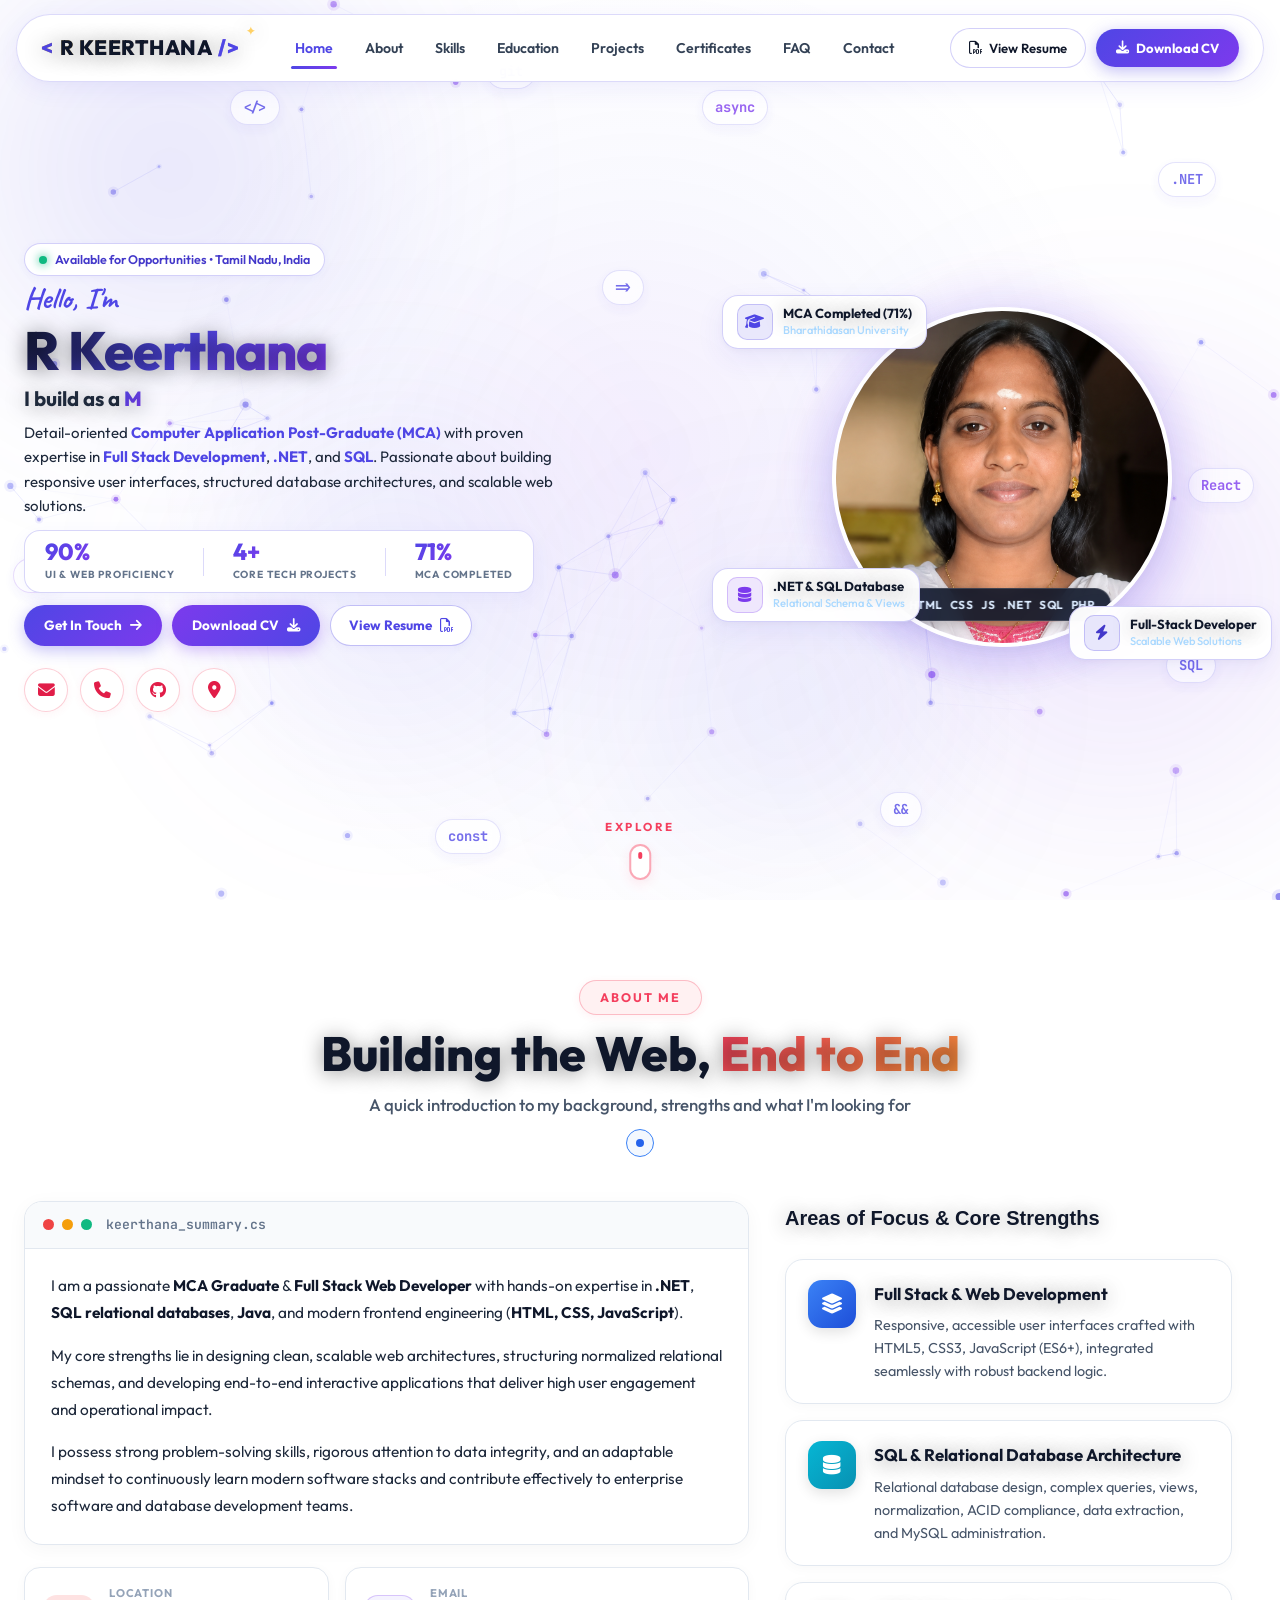
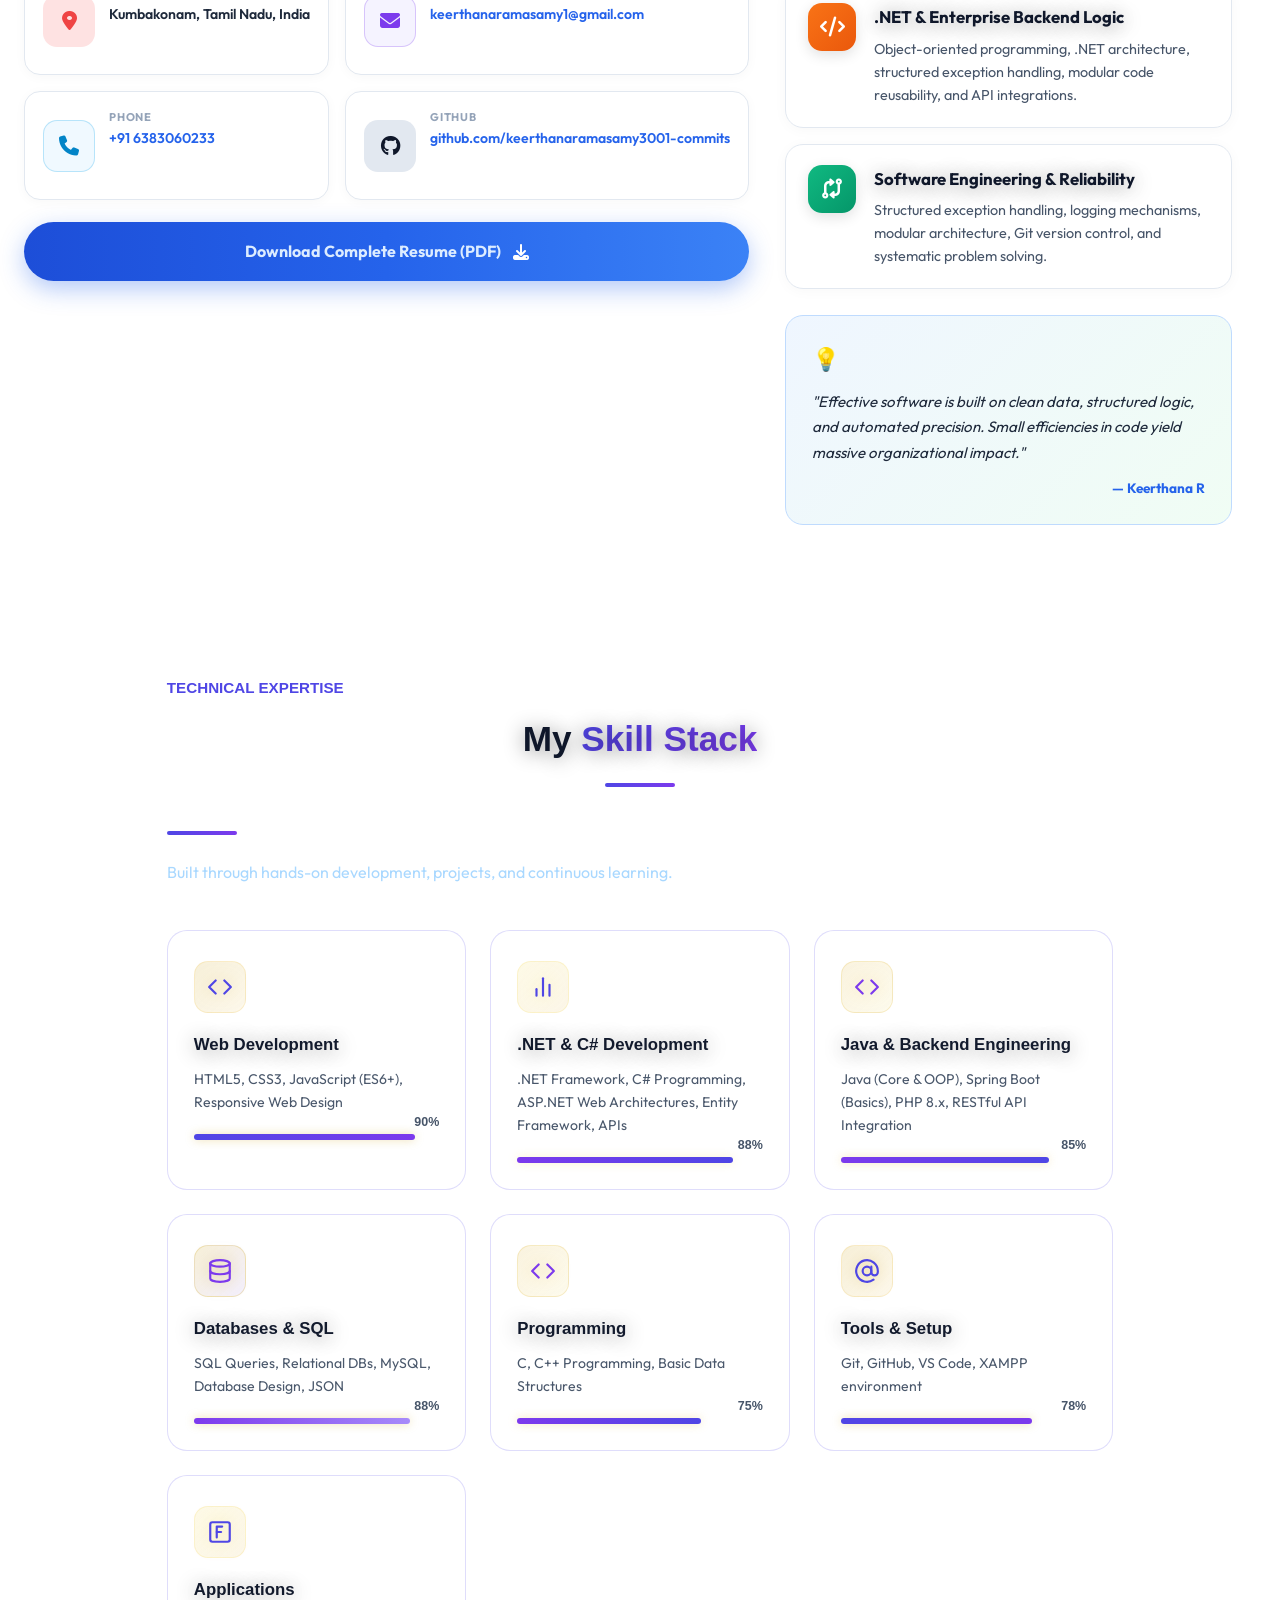
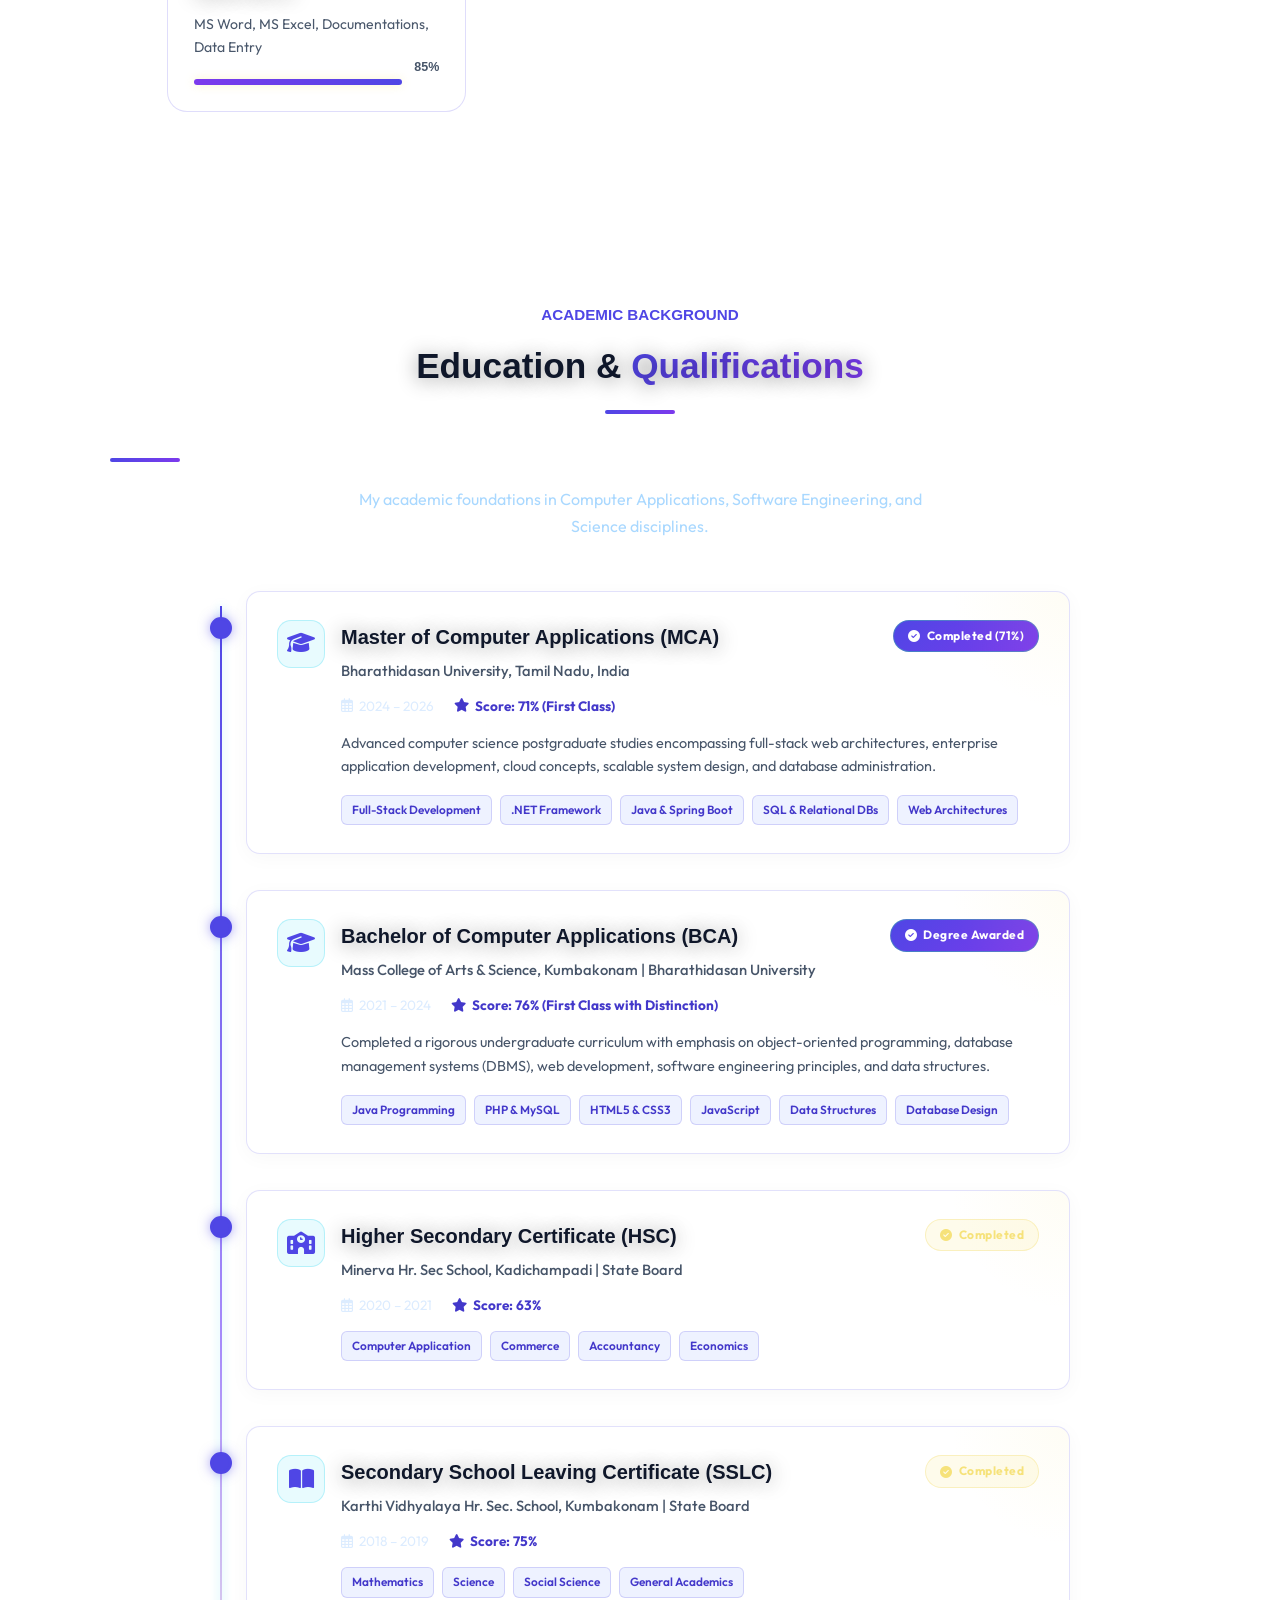
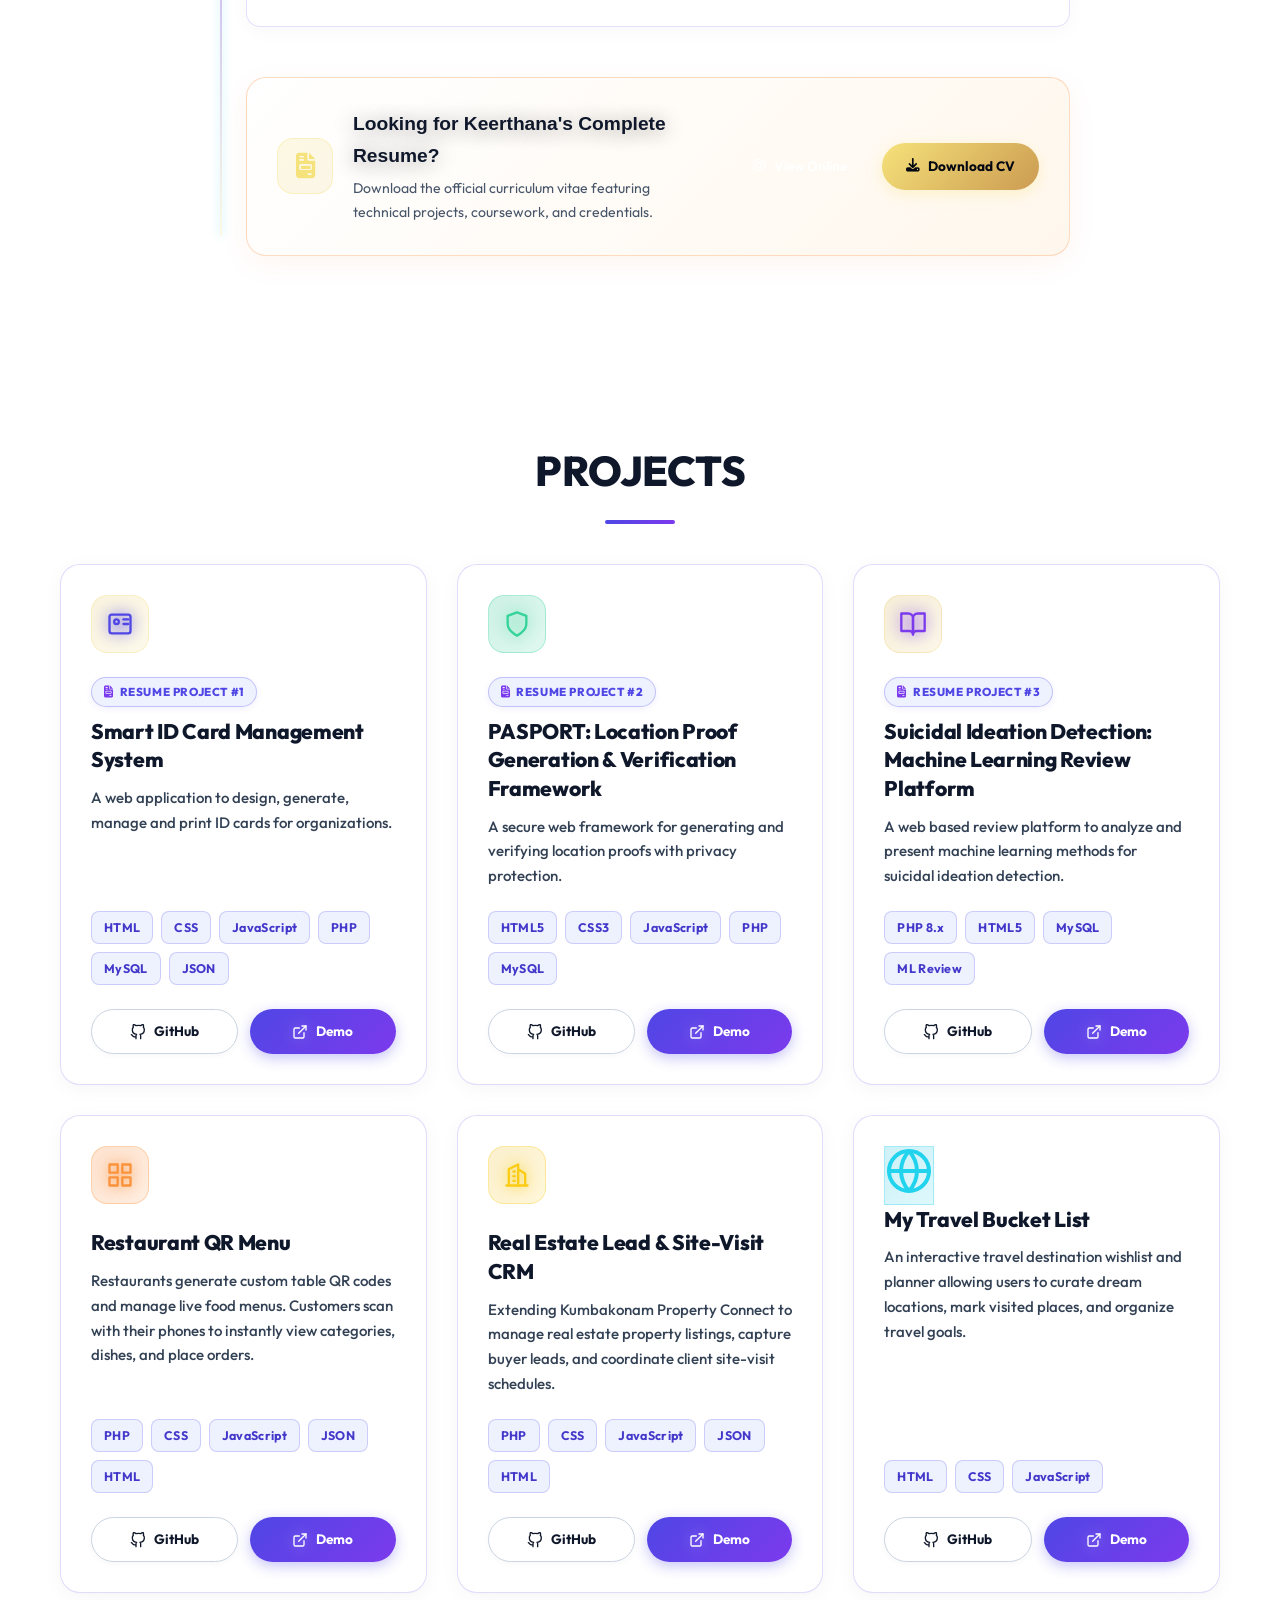
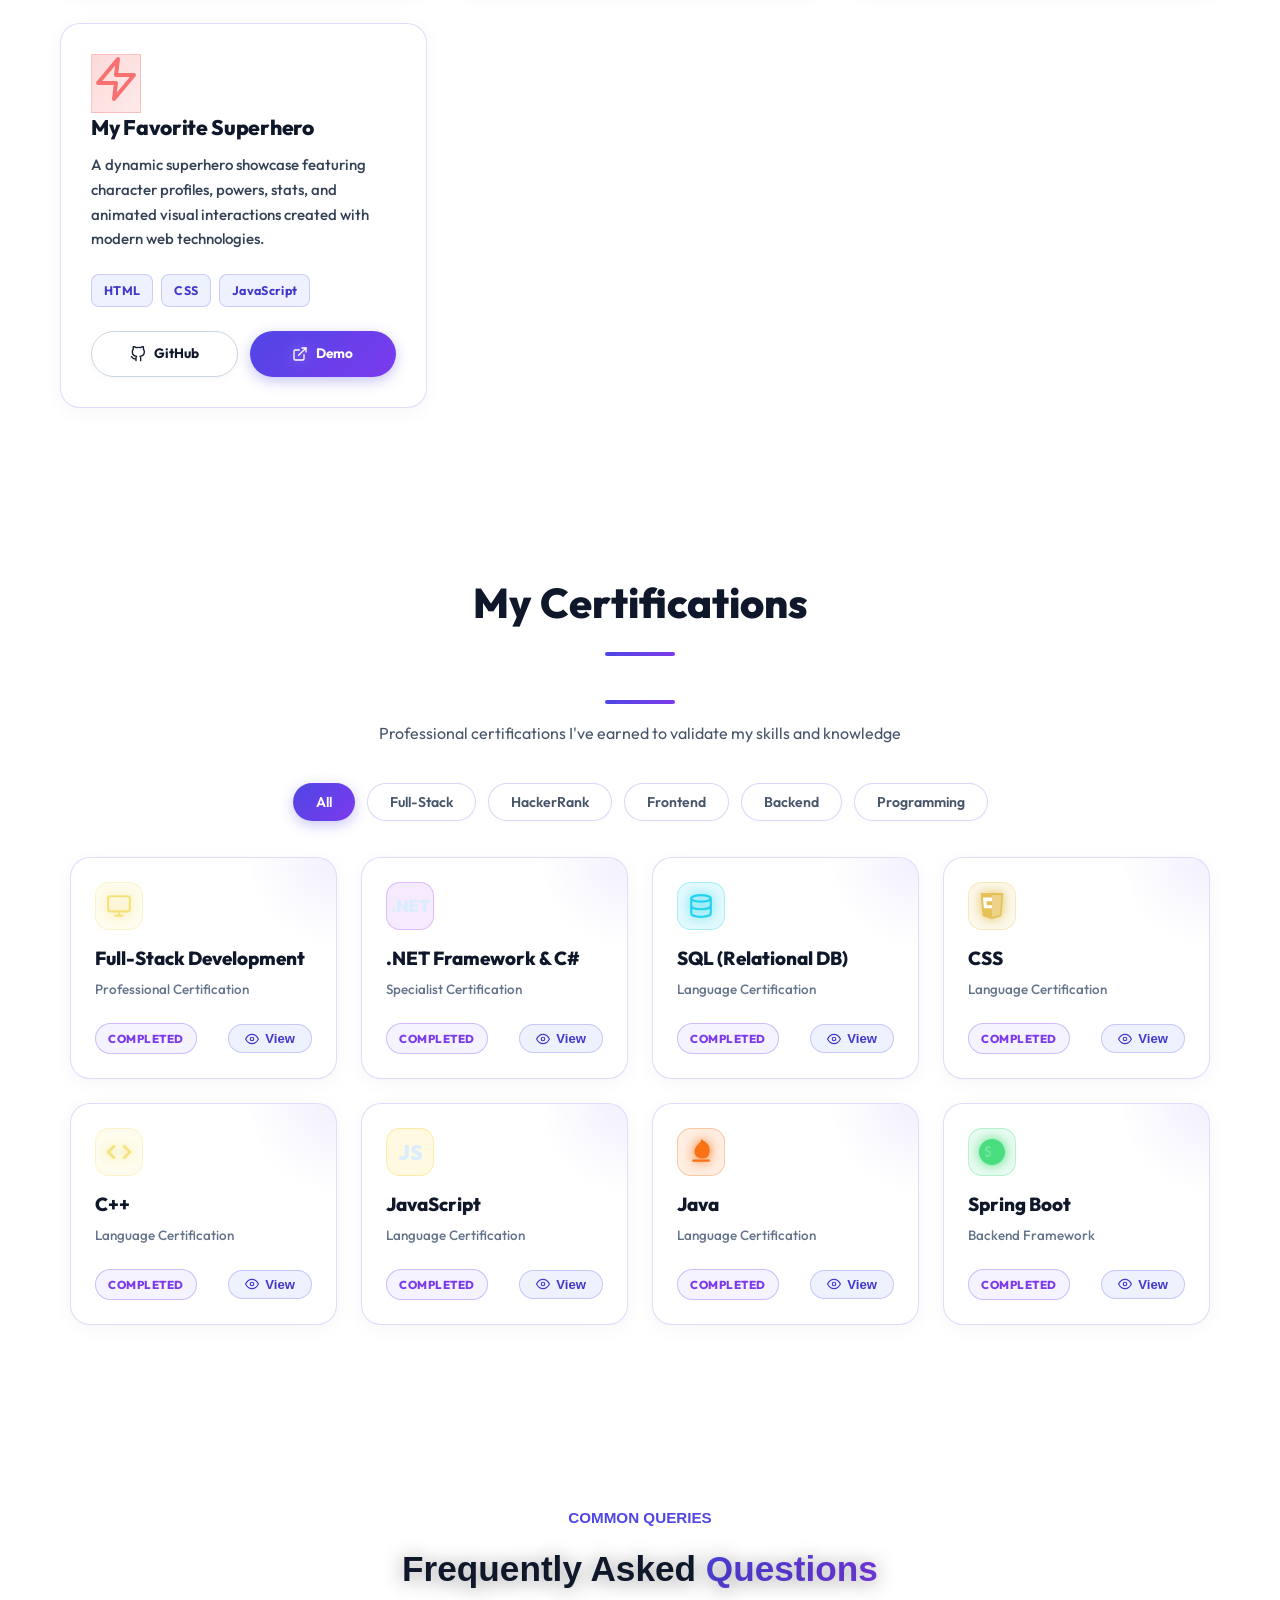
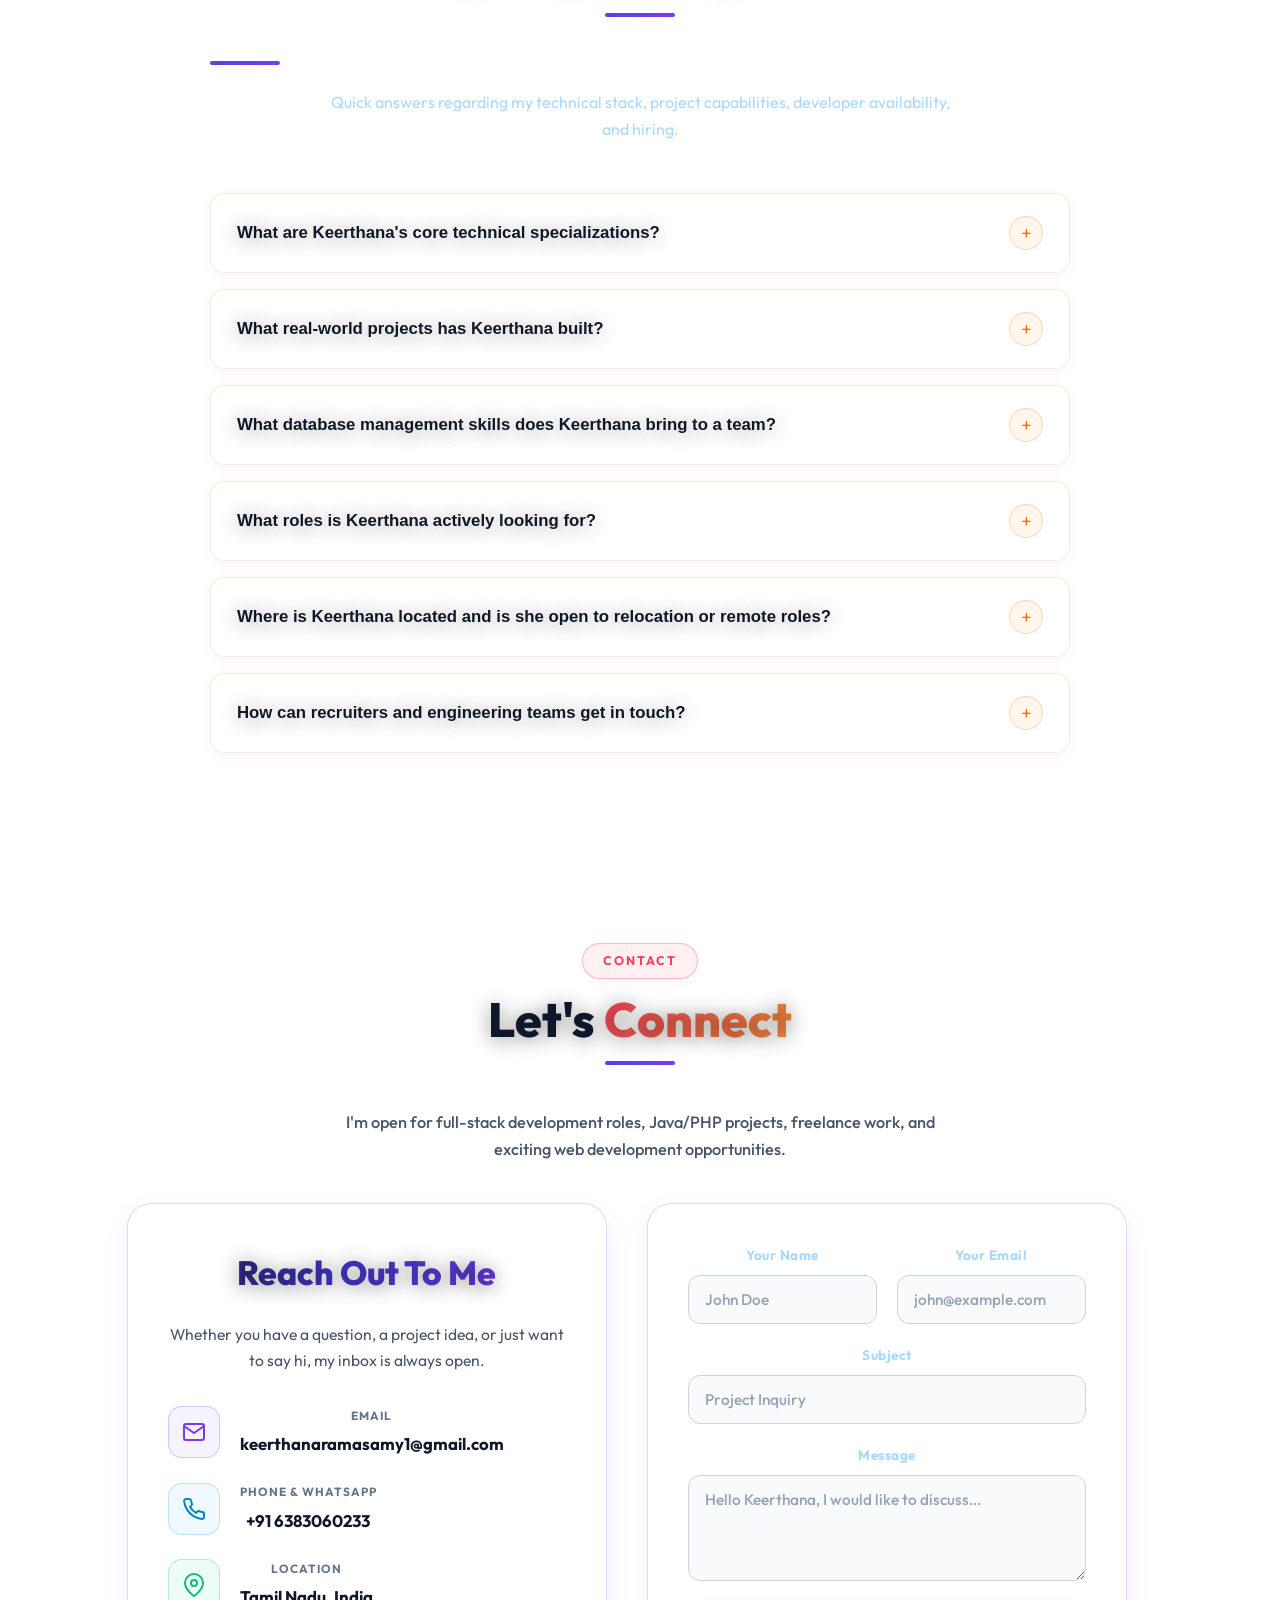
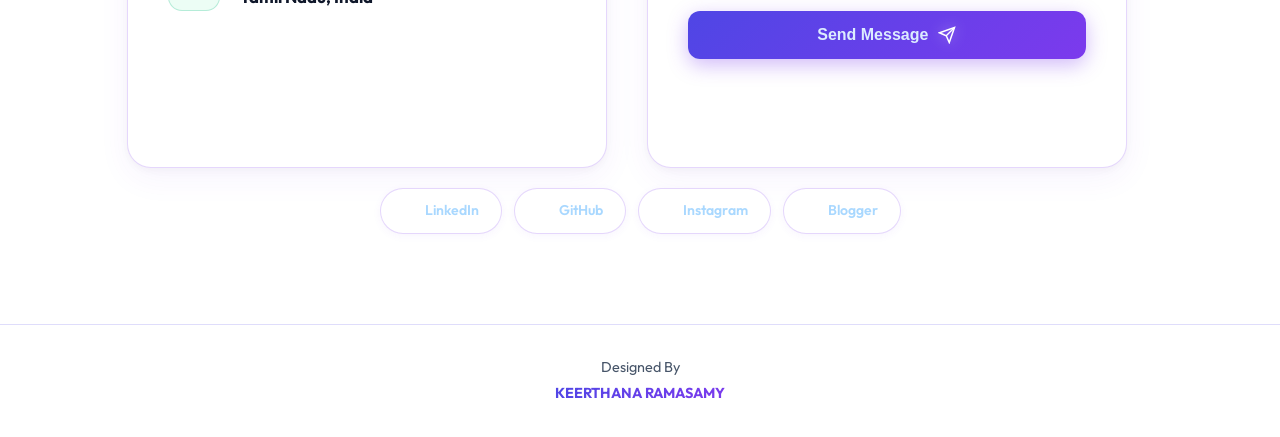
==== index.html @ bbf3ba65 "first commit" ====
<!DOCTYPE html>
<html lang="en" data-theme="light">

<head>

    <meta charset="UTF-8">
    <meta name="viewport" content="width=device-width, initial-scale=1.0">

    <title>R Keerthana — Software &amp; Web Developer | Portfolio</title>

    <!-- SEO Meta Keywords & Description -->
    <meta name="keywords"
        content="R Keerthana, Keerthana R, Full Stack Developer, MCA Graduate, .NET Developer, SQL Database Developer, Software Developer, Web Developer, Web Designer, C# Developer, Frontend Developer, Backend Developer, Bharathidasan University, Kumbakonam Web Developer, Tamil Nadu Software Engineer, HTML CSS JavaScript, Portfolio">
    <meta name="description"
        content="Portfolio of R Keerthana — Detail-oriented MCA Post-Graduate & Full-Stack Web Developer specializing in .NET, SQL, and modern responsive web applications.">
    <meta name="author" content="R Keerthana">
    <meta name="robots" content="index, follow">

    <!-- Open Graph / Social Media Meta Tags -->
    <meta property="og:title" content="R Keerthana — Software &amp; Full Stack Web Developer">
    <meta property="og:description"
        content="Explore projects, skills, education, and credentials of R Keerthana — Full-Stack Web Developer.">
    <meta property="og:type" content="website">
    <meta property="og:image" content="images/keerthana.png">

    <!-- Twitter Card Meta Tags -->
    <meta name="twitter:card" content="summary_large_image">
    <meta name="twitter:title" content="R Keerthana — Portfolio">
    <meta name="twitter:description"
        content="MCA Post-Graduate & Full-Stack Web Developer specializing in .NET, SQL, and Web Technologies.">
    <meta name="twitter:image" content="images/keerthana.png">

    <link rel="preconnect" href="https://fonts.googleapis.com">
    <link rel="preconnect" href="https://fonts.gstatic.com" crossorigin>
    <link
        href="https://fonts.googleapis.com/css2?family=Outfit:wght@300;400;500;600;700;800&family=JetBrains+Mono:wght@400;500;700&family=Inter:wght@400;500;600;700&display=swap"
        rel="stylesheet">
    <link rel="stylesheet" href="https://cdnjs.cloudflare.com/ajax/libs/font-awesome/6.5.1/css/all.min.css">

    <link rel="stylesheet" href="style.css?v=resume-sync-v22">

</head>

<body>

    <!-- Scroll Progress Bar -->
    <div class="scroll-progress-container">
        <div class="scroll-progress-bar" id="scroll-progress-bar"></div>
    </div>

    <!-- ================= INTERACTIVE ANIMATED BACKGROUND ARCHITECTURE ================= -->
    <div class="interactive-bg-wrapper" id="interactive-bg-wrapper" aria-hidden="true">
        <!-- Floating Ambient Aurora Spheres -->
        <div class="bg-glow-sphere sphere-indigo"></div>
        <div class="bg-glow-sphere sphere-violet"></div>
        <div class="bg-glow-sphere sphere-lavender"></div>
        <div class="bg-glow-sphere sphere-cyan"></div>

        <!-- Interactive Constellation & Mouse Particle Canvas -->
        <canvas id="ambient-particles-canvas"></canvas>

        <!-- Mouse Following Interactive Spotlight Aura -->
        <div class="mouse-ambient-glow" id="mouse-ambient-glow"></div>
    </div>

    <!-- ================= NAVBAR ================= -->

    <nav class="navbar">

        <div class="logo">
            <span class="logo-bracket">&lt;</span><span class="logo-text">R KEERTHANA</span><span class="logo-bracket">
                /&gt;</span>
        </div>

        <div class="nav-links">
            <a href="#home" class="active">Home</a>
            <a href="#about">About</a>
            <a href="#skills">Skills</a>
            <a href="#education">Education</a>
            <a href="#projects">Projects</a>
            <a href="#certificate">Certificates</a>
            <a href="#faq">FAQ</a>
            <a href="#contact">Contact</a>
        </div>

        <div class="nav-actions">
            <a href="resume.html" target="_blank" class="nav-resume-btn">
                <i class="fa-regular fa-file-pdf"></i> View Resume
            </a>
            <a href="Keerthana_R_Resume_Updated (1).pdf" download="Keerthana_R_Resume.pdf" class="hire-btn">
                <i class="fa-solid fa-download"></i> Download CV
            </a>
        </div>

        <button class="menu-btn"><i class="fa-solid fa-bars"></i></button>

    </nav>


    <!-- ================= HOME ================= -->

    <section class="home" id="home">

        <!-- Interactive Mouse Follow Ambient Background -->
        <div class="hero-mouse-mesh" id="hero-mouse-mesh"></div>

        <!-- Floating Tech Glyphs Animation in Hero -->
        <div class="hero-floating-glyphs" aria-hidden="true">
            <span class="tech-glyph tg-1">&lt;/&gt;</span>
            <span class="tech-glyph tg-2">{ }</span>
            <span class="tech-glyph tg-3">=&gt;</span>
            <span class="tech-glyph tg-4">const</span>
            <span class="tech-glyph tg-5">async</span>
            <span class="tech-glyph tg-6">.NET</span>
            <span class="tech-glyph tg-7">SQL</span>
            <span class="tech-glyph tg-8">&amp;&amp;</span>
            <span class="tech-glyph tg-9">git</span>
            <span class="tech-glyph tg-10">React</span>
        </div>

        <div class="hero-container">

            <!-- Left Column: Details & Actions -->
            <div class="hero-left">

                <div class="available-badge">
                    <span class="status-pulse-dot"></span>
                    Available for Opportunities • Tamil Nadu, India
                </div>

                <div class="hero-greeting">Hello, I'm</div>

                <h1 class="hero-name">R Keerthana</h1>

                <h2 class="hero-role">
                    I build as a <span id="typing-text"></span><span class="cursor-blink">&nbsp;</span>
                </h2>

                <p class="hero-description">
                    Detail-oriented <strong>Computer Application Post-Graduate (MCA)</strong> with proven expertise in
                    <strong>Full Stack Development</strong>, <strong>.NET</strong>, and <strong>SQL</strong>. Passionate
                    about building responsive user interfaces, structured database architectures, and scalable web
                    solutions.
                </p>

                <!-- 3-Metric Stats Card -->
                <div class="hero-metrics-box">
                    <div class="metric-item">
                        <span class="metric-value">90%</span>
                        <span class="metric-label">UI &amp; WEB PROFICIENCY</span>
                    </div>
                    <div class="metric-divider"></div>
                    <div class="metric-item">
                        <span class="metric-value">4+</span>
                        <span class="metric-label">CORE TECH PROJECTS</span>
                    </div>
                    <div class="metric-divider"></div>
                    <div class="metric-item">
                        <span class="metric-value">71%</span>
                        <span class="metric-label">MCA COMPLETED</span>
                    </div>
                </div>

                <!-- CTA Action Buttons -->
                <div class="hero-cta-group">
                    <a href="#contact" class="btn-primary-capsule">
                        Get In Touch <i class="fa-solid fa-arrow-right"></i>
                    </a>
                    <a href="Keerthana_R_Resume_Updated (1).pdf" download="Keerthana_R_Resume.pdf" class="btn-gradient-capsule">
                        Download CV <i class="fa-solid fa-download"></i>
                    </a>
                    <a href="resume.html" target="_blank" class="btn-outline-capsule">
                        View Resume <i class="fa-regular fa-file-pdf"></i>
                    </a>
                </div>

                <!-- Quick Contact Social Icons Row -->
                <div class="hero-quick-socials">
                    <a href="mailto:keerthanaramasamy3001@gmail.com" title="Email Keerthana" class="quick-social-icon">
                        <i class="fa-solid fa-envelope"></i>
                    </a>
                    <a href="tel:+916383060233" title="Call Keerthana" class="quick-social-icon">
                        <i class="fa-solid fa-phone"></i>
                    </a>
                    <a href="https://github.com/keerthanaramasamy3001-commits" target="_blank" title="GitHub Profile"
                        class="quick-social-icon">
                        <i class="fa-brands fa-github"></i>
                    </a>
                    <a href="#contact" title="Location: Kumbakonam, TN" class="quick-social-icon">
                        <i class="fa-solid fa-location-dot"></i>
                    </a>
                </div>

            </div>

            <!-- Right Column: Circular Photo Frame with 3 Floating Badges -->
            <div class="hero-right">

                <div class="photo-showcase-wrapper">

                    <!-- Soft Halo Glow Ring -->
                    <div class="photo-halo-glow"></div>

                    <!-- Main Circular Portrait Frame -->
                    <div class="photo-circle-frame">
                        <img src="images/keerthana.png" alt="R Keerthana — Full Stack Web Developer"
                            class="hero-profile-img">
                        <!-- Tech Tags Strip -->
                        <div class="photo-tech-strip">
                            <span>HTML</span>
                            <span>CSS</span>
                            <span>JS</span>
                            <span>.NET</span>
                            <span>SQL</span>
                            <span>PHP</span>
                        </div>
                    </div>

                    <!-- Floating Badge 1: Top Left -->
                    <div class="float-badge badge-top-left">
                        <div class="badge-icon icon-grad">
                            <i class="fa-solid fa-graduation-cap"></i>
                        </div>
                        <div class="badge-info">
                            <h4>MCA Completed (71%)</h4>
                            <p>Bharathidasan University</p>
                        </div>
                    </div>

                    <!-- Floating Badge 2: Bottom Left -->
                    <div class="float-badge badge-bottom-left">
                        <div class="badge-icon icon-db">
                            <i class="fa-solid fa-database"></i>
                        </div>
                        <div class="badge-info">
                            <h4>.NET &amp; SQL Database</h4>
                            <p>Relational Schema &amp; Views</p>
                        </div>
                    </div>

                    <!-- Floating Badge 3: Bottom Right -->
                    <div class="float-badge badge-bottom-right">
                        <div class="badge-icon icon-bolt">
                            <i class="fa-solid fa-bolt"></i>
                        </div>
                        <div class="badge-info">
                            <h4>Full-Stack Developer</h4>
                            <p>Scalable Web Solutions</p>
                        </div>
                    </div>

                </div>

            </div>

        </div>

        <!-- Explore Scroll Down Indicator -->
        <a href="#about" class="hero-explore-btn" aria-label="Scroll to About section">
            <span class="explore-text">EXPLORE</span>
            <div class="mouse-scroll-indicator">
                <span class="mouse-wheel-dot"></span>
            </div>
        </a>

    </section>


    <!-- ================= ABOUT ================= -->

    <section id="about" class="about-section">

        <!-- Header -->
        <div class="about-header">
            <div class="about-badge-pill">ABOUT ME</div>
            <h1 class="about-main-title">Building the Web, <span class="accent-title">End to End</span></h1>
            <p class="about-sub-title">A quick introduction to my background, strengths and what I'm looking for</p>
            <div class="about-dot-badge">
                <span class="dot-inner"></span>
            </div>
        </div>

        <!-- 2-Column Main Layout -->
        <div class="about-grid">

            <!-- Left Column: Terminal Summary Card + Info Pills + Resume Button -->
            <div class="about-left-col">

                <!-- IDE / Terminal Window Card -->
                <div class="code-summary-window">
                    <div class="code-window-header">
                        <div class="window-dots">
                            <span class="w-dot dot-red"></span>
                            <span class="w-dot dot-yellow"></span>
                            <span class="w-dot dot-green"></span>
                        </div>
                        <div class="window-filename">keerthana_summary.cs</div>
                    </div>
                    <div class="code-window-body">
                        <p>
                            I am a passionate <strong>MCA Graduate</strong> &amp; <strong>Full Stack Web
                                Developer</strong> with hands-on expertise in <strong>.NET</strong>, <strong>SQL
                                relational databases</strong>, <strong>Java</strong>, and modern frontend engineering
                            (<strong>HTML, CSS, JavaScript</strong>).
                        </p>
                        <p>
                            My core strengths lie in designing clean, scalable web architectures, structuring normalized
                            relational schemas, and developing end-to-end interactive applications that deliver high
                            user engagement and operational impact.
                        </p>
                        <p>
                            I possess strong problem-solving skills, rigorous attention to data integrity, and an
                            adaptable mindset to continuously learn modern software stacks and contribute effectively to
                            enterprise software and database development teams.
                        </p>
                    </div>
                </div>

                <!-- 2x2 Contact / Details Grid -->
                <div class="about-info-grid">
                    <div class="about-info-card">
                        <div class="info-icon icon-pin">
                            <i class="fa-solid fa-location-dot"></i>
                        </div>
                        <div class="info-text">
                            <span class="info-label">LOCATION</span>
                            <span class="info-value">Kumbakonam, Tamil Nadu, India</span>
                        </div>
                    </div>

                    <div class="about-info-card">
                        <div class="info-icon icon-email">
                            <i class="fa-solid fa-envelope"></i>
                        </div>
                        <div class="info-text">
                            <span class="info-label">EMAIL</span>
                            <a href="mailto:keerthanaramasamy1@gmail.com"
                                class="info-value info-link">keerthanaramasamy1@gmail.com</a>
                        </div>
                    </div>

                    <div class="about-info-card">
                        <div class="info-icon icon-phone">
                            <i class="fa-solid fa-phone"></i>
                        </div>
                        <div class="info-text">
                            <span class="info-label">PHONE</span>
                            <a href="tel:+916383060233" class="info-value info-link">+91 6383060233</a>
                        </div>
                    </div>

                    <div class="about-info-card">
                        <div class="info-icon icon-github">
                            <i class="fa-brands fa-github"></i>
                        </div>
                        <div class="info-text">
                            <span class="info-label">GITHUB</span>
                            <a href="https://github.com/keerthanaramasamy3001-commits" target="_blank"
                                class="info-value info-link">github.com/keerthanaramasamy3001-commits</a>
                        </div>
                    </div>
                </div>

                <!-- Download Resume (PDF) Button -->
                <a href="Keerthana_R_Resume_Updated (1).pdf" download="Keerthana_R_Resume.pdf" class="btn-about-resume">
                    <span>Download Complete Resume (PDF)</span>
                    <i class="fa-solid fa-download"></i>
                </a>

            </div>

            <!-- Right Column: Areas of Focus & Core Strengths + Quote Card -->
            <div class="about-right-col">

                <h3 class="focus-heading">Areas of Focus &amp; Core Strengths</h3>

                <div class="focus-cards-stack">

                    <!-- Focus Card 1 -->
                    <div class="focus-card">
                        <div class="focus-icon-box box-blue">
                            <i class="fa-solid fa-layer-group"></i>
                        </div>
                        <div class="focus-card-content">
                            <h4>Full Stack &amp; Web Development</h4>
                            <p>Responsive, accessible user interfaces crafted with HTML5, CSS3, JavaScript (ES6+),
                                integrated seamlessly with robust backend logic.</p>
                        </div>
                    </div>

                    <!-- Focus Card 2 -->
                    <div class="focus-card">
                        <div class="focus-icon-box box-cyan">
                            <i class="fa-solid fa-database"></i>
                        </div>
                        <div class="focus-card-content">
                            <h4>SQL &amp; Relational Database Architecture</h4>
                            <p>Relational database design, complex queries, views, normalization, ACID compliance, data
                                extraction, and MySQL administration.</p>
                        </div>
                    </div>

                    <!-- Focus Card 3 -->
                    <div class="focus-card">
                        <div class="focus-icon-box box-orange">
                            <i class="fa-solid fa-code"></i>
                        </div>
                        <div class="focus-card-content">
                            <h4>.NET &amp; Enterprise Backend Logic</h4>
                            <p>Object-oriented programming, .NET architecture, structured exception handling, modular
                                code reusability, and API integrations.</p>
                        </div>
                    </div>

                    <!-- Focus Card 4 -->
                    <div class="focus-card">
                        <div class="focus-icon-box box-emerald">
                            <i class="fa-solid fa-code-compare"></i>
                        </div>
                        <div class="focus-card-content">
                            <h4>Software Engineering &amp; Reliability</h4>
                            <p>Structured exception handling, logging mechanisms, modular architecture, Git version
                                control, and systematic problem solving.</p>
                        </div>
                    </div>

                </div>

                <!-- Quote / Philosophy Card -->
                <div class="about-quote-card">
                    <div class="quote-bulb-icon">💡</div>
                    <blockquote class="quote-text">
                        "Effective software is built on clean data, structured logic, and automated precision. Small
                        efficiencies in code yield massive organizational impact."
                    </blockquote>
                    <span class="quote-author">— Keerthana R</span>
                </div>

            </div>

        </div>

    </section>


    <!-- ================= SKILLS ================= -->

    <section id="skills">

        <span class="eyebrow">TECHNICAL EXPERTISE</span>
        <h1 class="heading">My <span class="accent">Skill Stack</span></h1>
        <div class="underline"></div>
        <p class="skill-sub">Built through hands-on development, projects, and continuous learning.</p>

        <div class="skill-grid">

            <div class="skill-card" data-pct="90">
                <div class="sc-icon sc-pink">
                    <svg viewBox="0 0 24 24" fill="none" stroke="currentColor" stroke-width="2" stroke-linecap="round"
                        stroke-linejoin="round">
                        <polyline points="16 18 22 12 16 6" />
                        <polyline points="8 6 2 12 8 18" />
                    </svg>
                </div>
                <h3>Web Development</h3>
                <p>HTML5, CSS3, JavaScript (ES6+), Responsive Web Design</p>
                <div class="sc-bar-wrap">
                    <div class="sc-bar sc-bar-pink" style="--pct:90%"></div>
                    <span class="sc-pct">90%</span>
                </div>
            </div>

            <div class="skill-card" data-pct="88">
                <div class="sc-icon sc-cyan">
                    <svg viewBox="0 0 24 24" fill="none" stroke="currentColor" stroke-width="2" stroke-linecap="round"
                        stroke-linejoin="round">
                        <path d="M18 20V10" />
                        <path d="M12 20V4" />
                        <path d="M6 20v-6" />
                    </svg>
                </div>
                <h3>.NET &amp; C# Development</h3>
                <p>.NET Framework, C# Programming, ASP.NET Web Architectures, Entity Framework, APIs</p>
                <div class="sc-bar-wrap">
                    <div class="sc-bar sc-bar-cyan" style="--pct:88%"></div>
                    <span class="sc-pct">88%</span>
                </div>
            </div>

            <div class="skill-card" data-pct="85">
                <div class="sc-icon sc-blue">
                    <svg viewBox="0 0 24 24" fill="none" stroke="currentColor" stroke-width="2" stroke-linecap="round"
                        stroke-linejoin="round">
                        <polyline points="16 18 22 12 16 6" />
                        <polyline points="8 6 2 12 8 18" />
                    </svg>
                </div>
                <h3>Java &amp; Backend Engineering</h3>
                <p>Java (Core &amp; OOP), Spring Boot (Basics), PHP 8.x, RESTful API Integration</p>
                <div class="sc-bar-wrap">
                    <div class="sc-bar sc-bar-blue" style="--pct:85%"></div>
                    <span class="sc-pct">85%</span>
                </div>
            </div>

            <div class="skill-card" data-pct="88">
                <div class="sc-icon sc-violet">
                    <svg viewBox="0 0 24 24" fill="none" stroke="currentColor" stroke-width="2" stroke-linecap="round"
                        stroke-linejoin="round">
                        <ellipse cx="12" cy="5" rx="9" ry="3" />
                        <path d="M3 5v14c0 1.66 4 3 9 3s9-1.34 9-3V5" />
                        <path d="M3 12c0 1.66 4 3 9 3s9-1.34 9-3" />
                    </svg>
                </div>
                <h3>Databases &amp; SQL</h3>
                <p>SQL Queries, Relational DBs, MySQL, Database Design, JSON</p>
                <div class="sc-bar-wrap">
                    <div class="sc-bar sc-bar-violet" style="--pct:88%"></div>
                    <span class="sc-pct">88%</span>
                </div>
            </div>

            <div class="skill-card" data-pct="75">
                <div class="sc-icon sc-blue">
                    <svg viewBox="0 0 24 24" fill="none" stroke="currentColor" stroke-width="2" stroke-linecap="round"
                        stroke-linejoin="round">
                        <polyline points="16 18 22 12 16 6" />
                        <polyline points="8 6 2 12 8 18" />
                    </svg>
                </div>
                <h3>Programming</h3>
                <p>C, C++ Programming, Basic Data Structures</p>
                <div class="sc-bar-wrap">
                    <div class="sc-bar sc-bar-blue" style="--pct:75%"></div>
                    <span class="sc-pct">75%</span>
                </div>
            </div>

            <div class="skill-card" data-pct="78">
                <div class="sc-icon sc-pink">
                    <svg viewBox="0 0 24 24" fill="none" stroke="currentColor" stroke-width="2" stroke-linecap="round"
                        stroke-linejoin="round">
                        <circle cx="12" cy="12" r="4" />
                        <path d="M16 8v5a3 3 0 0 0 6 0v-1a10 10 0 1 0-4 8" />
                    </svg>
                </div>
                <h3>Tools &amp; Setup</h3>
                <p>Git, GitHub, VS Code, XAMPP environment</p>
                <div class="sc-bar-wrap">
                    <div class="sc-bar sc-bar-pink" style="--pct:78%"></div>
                    <span class="sc-pct">78%</span>
                </div>
            </div>

            <div class="skill-card" data-pct="85">
                <div class="sc-icon sc-cyan">
                    <svg viewBox="0 0 24 24" fill="none" stroke="currentColor" stroke-width="2" stroke-linecap="round"
                        stroke-linejoin="round">
                        <rect x="3" y="3" width="18" height="18" rx="2" />
                        <path d="M9 17V7h5" />
                        <path d="M9 12h4" />
                    </svg>
                </div>
                <h3>Applications</h3>
                <p>MS Word, MS Excel, Documentations, Data Entry</p>
                <div class="sc-bar-wrap">
                    <div class="sc-bar sc-bar-cyan" style="--pct:85%"></div>
                    <span class="sc-pct">85%</span>
                </div>
            </div>

        </div>

    </section>


    <!-- ================= EDUCATION ================= -->

    <section id="education">

        <span class="eyebrow" style="text-align: center; display: block;">ACADEMIC BACKGROUND</span>
        <h1 class="heading" style="text-align: center;">Education &amp; <span class="accent">Qualifications</span></h1>
        <div class="underline"></div>
        <p class="edu-sub">My academic foundations in Computer Applications, Software Engineering, and Science
            disciplines.</p>

        <div class="edu-timeline">

            <!-- MCA -->
            <div class="edu-timeline-item">
                <div class="edu-dot"></div>
                <div class="edu-card">
                    <div class="edu-card-top">
                        <div class="edu-title-group">
                            <div class="edu-icon">
                                <i class="fa-solid fa-graduation-cap"></i>
                            </div>
                            <div class="edu-card-title">
                                <h3>Master of Computer Applications (MCA)</h3>
                                <p class="edu-institution">Bharathidasan University, Tamil Nadu, India</p>
                            </div>
                        </div>
                        <span class="degree-badge awarded">
                            <i class="fa-solid fa-circle-check"></i> Completed (71%)
                        </span>
                    </div>

                    <div class="edu-meta">
                        <span><i class="fa-regular fa-calendar-days"></i> 2024 – 2026</span>
                        <span class="score"><i class="fa-solid fa-star"></i> Score: 71% (First Class)</span>
                    </div>

                    <p class="edu-desc">
                        Advanced computer science postgraduate studies encompassing full-stack web architectures,
                        enterprise application development, cloud concepts, scalable system design, and database
                        administration.
                    </p>

                    <div class="edu-tags">
                        <span>Full-Stack Development</span>
                        <span>.NET Framework</span>
                        <span>Java &amp; Spring Boot</span>
                        <span>SQL &amp; Relational DBs</span>
                        <span>Web Architectures</span>
                    </div>
                </div>
            </div>

            <!-- BCA -->
            <div class="edu-timeline-item">
                <div class="edu-dot"></div>
                <div class="edu-card">
                    <div class="edu-card-top">
                        <div class="edu-title-group">
                            <div class="edu-icon">
                                <i class="fa-solid fa-graduation-cap"></i>
                            </div>
                            <div class="edu-card-title">
                                <h3>Bachelor of Computer Applications (BCA)</h3>
                                <p class="edu-institution">Mass College of Arts &amp; Science, Kumbakonam |
                                    Bharathidasan University</p>
                            </div>
                        </div>
                        <span class="degree-badge awarded">
                            <i class="fa-solid fa-circle-check"></i> Degree Awarded
                        </span>
                    </div>

                    <div class="edu-meta">
                        <span><i class="fa-regular fa-calendar-days"></i> 2021 – 2024</span>
                        <span class="score"><i class="fa-solid fa-star"></i> Score: 76% (First Class with
                            Distinction)</span>
                    </div>

                    <p class="edu-desc">
                        Completed a rigorous undergraduate curriculum with emphasis on object-oriented programming,
                        database management systems (DBMS), web development, software engineering principles, and data
                        structures.
                    </p>

                    <div class="edu-tags">
                        <span>Java Programming</span>
                        <span>PHP &amp; MySQL</span>
                        <span>HTML5 &amp; CSS3</span>
                        <span>JavaScript</span>
                        <span>Data Structures</span>
                        <span>Database Design</span>
                    </div>
                </div>
            </div>

            <!-- HSC -->
            <div class="edu-timeline-item">
                <div class="edu-dot"></div>
                <div class="edu-card">
                    <div class="edu-card-top">
                        <div class="edu-title-group">
                            <div class="edu-icon">
                                <i class="fa-solid fa-school"></i>
                            </div>
                            <div class="edu-card-title">
                                <h3>Higher Secondary Certificate (HSC)</h3>
                                <p class="edu-institution">Minerva Hr. Sec School, Kadichampadi | State Board</p>
                            </div>
                        </div>
                        <span class="degree-badge completed">
                            <i class="fa-solid fa-circle-check"></i> Completed
                        </span>
                    </div>

                    <div class="edu-meta">
                        <span><i class="fa-regular fa-calendar-days"></i> 2020 – 2021</span>
                        <span class="score"><i class="fa-solid fa-star"></i> Score: 63%</span>
                    </div>

                    <div class="edu-tags">
                        <span>Computer Application</span>
                        <span>Commerce</span>
                        <span>Accountancy</span>
                        <span>Economics</span>
                    </div>
                </div>
            </div>

            <!-- SSLC -->
            <div class="edu-timeline-item">
                <div class="edu-dot"></div>
                <div class="edu-card">
                    <div class="edu-card-top">
                        <div class="edu-title-group">
                            <div class="edu-icon">
                                <i class="fa-solid fa-book-open"></i>
                            </div>
                            <div class="edu-card-title">
                                <h3>Secondary School Leaving Certificate (SSLC)</h3>
                                <p class="edu-institution">Karthi Vidhyalaya Hr. Sec. School, Kumbakonam | State Board
                                </p>
                            </div>
                        </div>
                        <span class="degree-badge completed">
                            <i class="fa-solid fa-circle-check"></i> Completed
                        </span>
                    </div>

                    <div class="edu-meta">
                        <span><i class="fa-regular fa-calendar-days"></i> 2018 – 2019</span>
                        <span class="score"><i class="fa-solid fa-star"></i> Score: 75%</span>
                    </div>

                    <div class="edu-tags">
                        <span>Mathematics</span>
                        <span>Science</span>
                        <span>Social Science</span>
                        <span>General Academics</span>
                    </div>
                </div>
            </div>

            <!-- Education Resume Banner -->
            <div class="edu-resume-banner">
                <div class="edu-resume-info">
                    <div class="edu-resume-icon">
                        <i class="fa-solid fa-file-invoice"></i>
                    </div>
                    <div class="edu-resume-text">
                        <h3>Looking for Keerthana's Complete Resume?</h3>
                        <p>Download the official curriculum vitae featuring technical projects, coursework, and
                            credentials.</p>
                    </div>
                </div>
                <div class="edu-resume-buttons">
                    <a href="resume.html" target="_blank" class="edu-btn-view">
                        <i class="fa-regular fa-eye"></i> View Online
                    </a>
                    <a href="Keerthana_R_Resume_Updated (1).pdf" download="Keerthana_R_Resume.pdf" class="edu-btn-download">
                        <i class="fa-solid fa-download"></i> Download CV
                    </a>
                </div>
            </div>

        </div>

    </section>

    <!-- ================= PROJECTS ================= -->

    <section id="projects">

        <h1>PROJECTS</h1>

        <div class="projects-grid">

            <!-- Project 1: Smart ID Card Management System (Resume Project #1) -->
            <div class="project-box" data-project="id-card" onclick="openProjectModal('id-card')">
                <div class="proj-icon proj-icon-blue">
                    <svg viewBox="0 0 24 24" fill="none" stroke="currentColor" stroke-width="2" stroke-linecap="round"
                        stroke-linejoin="round">
                        <rect x="3" y="4" width="18" height="16" rx="2"></rect>
                        <circle cx="9" cy="10" r="2"></circle>
                        <line x1="15" y1="8" x2="19" y2="8"></line>
                        <line x1="15" y1="12" x2="19" y2="12"></line>
                    </svg>
                </div>
                <div class="proj-content">
                    <div class="proj-badge-row">
                        <span class="resume-proj-tag"><i class="fa-solid fa-file-invoice"></i> Resume Project #1</span>
                    </div>
                    <h2>Smart ID Card Management System</h2>
                    <p>A web application to design, generate, manage and print ID cards for organizations.</p>
                    <div class="project-tech-tags">
                        <span>HTML</span>
                        <span>CSS</span>
                        <span>JavaScript</span>
                        <span>PHP</span>
                        <span>MySQL</span>
                        <span>JSON</span>
                    </div>
                    <div class="project-actions">
                        <a href="https://github.com/keerthanaramasamy3001-commits/IDCARD-" target="_blank" class="btn-proj github" onclick="event.stopPropagation();">
                            <svg viewBox="0 0 24 24" fill="none" stroke="currentColor" stroke-width="2"
                                stroke-linecap="round" stroke-linejoin="round" width="16" height="16">
                                <path
                                    d="M9 19c-5 1.5-5-2.5-7-3m14 6v-3.87a3.37 3.37 0 0 0-.94-2.61c3.14-.35 6.44-1.54 6.44-7A5.44 5.44 0 0 0 20 4.77 5.07 5.07 0 0 0 19.91 1S18.73.65 16 2.48a13.38 13.38 0 0 0-7 0C6.27.65 5.09 1 5.09 1A5.07 5.07 0 0 0 5 4.77a5.44 5.44 0 0 0-1.5 3.78c0 5.42 3.3 6.61 6.44 7A3.37 3.37 0 0 0 9 18.13V22">
                                </path>
                            </svg>
                            GitHub
                        </a>
                        <a href="http://localhost/idcard/" target="_blank" class="btn-proj demo"
                            onclick="event.stopPropagation();">
                            <svg viewBox="0 0 24 24" fill="none" stroke="currentColor" stroke-width="2"
                                stroke-linecap="round" stroke-linejoin="round" width="16" height="16">
                                <path d="M18 13v6a2 2 0 0 1-2 2H5a2 2 0 0 1-2-2V8a2 2 0 0 1 2-2h6"></path>
                                <polyline points="15 3 21 3 21 9"></polyline>
                                <line x1="10" y1="14" x2="21" y2="3"></line>
                            </svg>
                            Demo
                        </a>
                    </div>
                </div>
            </div>

            <!-- Project 2: PASPORT Framework (Resume Project #2) -->
            <div class="project-box" data-project="pasport" onclick="openProjectModal('pasport')">
                <div class="proj-icon proj-icon-green">
                    <svg viewBox="0 0 24 24" fill="none" stroke="currentColor" stroke-width="2" stroke-linecap="round"
                        stroke-linejoin="round">
                        <path d="M12 22s8-4 8-10V5l-8-3-8 3v7c0 6 8 10 8 10z"></path>
                    </svg>
                </div>
                <div class="proj-content">
                    <div class="proj-badge-row">
                        <span class="resume-proj-tag"><i class="fa-solid fa-file-invoice"></i> Resume Project #2</span>
                    </div>
                    <h2>PASPORT: Location Proof Generation &amp; Verification Framework</h2>
                    <p>A secure web framework for generating and verifying location proofs with privacy protection.</p>
                    <div class="project-tech-tags">
                        <span>HTML5</span>
                        <span>CSS3</span>
                        <span>JavaScript</span>
                        <span>PHP</span>
                        <span>MySQL</span>
                    </div>
                    <div class="project-actions">
                        <a href="https://github.com/keerthanaramasamy3001-commits/passport" target="_blank" class="btn-proj github" onclick="event.stopPropagation();">
                            <svg viewBox="0 0 24 24" fill="none" stroke="currentColor" stroke-width="2"
                                stroke-linecap="round" stroke-linejoin="round" width="16" height="16">
                                <path
                                    d="M9 19c-5 1.5-5-2.5-7-3m14 6v-3.87a3.37 3.37 0 0 0-.94-2.61c3.14-.35 6.44-1.54 6.44-7A5.44 5.44 0 0 0 20 4.77 5.07 5.07 0 0 0 19.91 1S18.73.65 16 2.48a13.38 13.38 0 0 0-7 0C6.27.65 5.09 1 5.09 1A5.07 5.07 0 0 0 5 4.77a5.44 5.44 0 0 0-1.5 3.78c0 5.42 3.3 6.61 6.44 7A3.37 3.37 0 0 0 9 18.13V22">
                                </path>
                            </svg>
                            GitHub
                        </a>
                        <a href="http://localhost/project123/" target="_blank" class="btn-proj demo"
                            onclick="event.stopPropagation();">
                            <svg viewBox="0 0 24 24" fill="none" stroke="currentColor" stroke-width="2"
                                stroke-linecap="round" stroke-linejoin="round" width="16" height="16">
                                <path d="M18 13v6a2 2 0 0 1-2 2H5a2 2 0 0 1-2-2V8a2 2 0 0 1 2-2h6"></path>
                                <polyline points="15 3 21 3 21 9"></polyline>
                                <line x1="10" y1="14" x2="21" y2="3"></line>
                            </svg>
                            Demo
                        </a>
                    </div>
                </div>
            </div>

            <!-- Project 3: Suicidal Ideation Detection (Resume Project #3) -->
            <div class="project-box" data-project="suicidal" onclick="openProjectModal('suicidal')">
                <div class="proj-icon proj-icon-purple">
                    <svg viewBox="0 0 24 24" fill="none" stroke="currentColor" stroke-width="2" stroke-linecap="round"
                        stroke-linejoin="round">
                        <path d="M2 3h6a4 4 0 0 1 4 4v14a3 3 0 0 0-3-3H2z"></path>
                        <path d="M22 3h-6a4 4 0 0 0-4 4v14a3 3 0 0 1 3-3h7z"></path>
                    </svg>
                </div>
                <div class="proj-content">
                    <div class="proj-badge-row">
                        <span class="resume-proj-tag"><i class="fa-solid fa-file-invoice"></i> Resume Project #3</span>
                    </div>
                    <h2>Suicidal Ideation Detection: Machine Learning Review Platform</h2>
                    <p>A web based review platform to analyze and present machine learning methods for suicidal ideation
                        detection.
                    </p>
                    <div class="project-tech-tags">
                        <span>PHP 8.x</span>
                        <span>HTML5</span>
                        <span>MySQL</span>
                        <span>ML Review</span>
                    </div>
                    <div class="project-actions">
                        <a href="#" class="btn-proj github" onclick="event.stopPropagation();">
                            <svg viewBox="0 0 24 24" fill="none" stroke="currentColor" stroke-width="2"
                                stroke-linecap="round" stroke-linejoin="round" width="16" height="16">
                                <path
                                    d="M9 19c-5 1.5-5-2.5-7-3m14 6v-3.87a3.37 3.37 0 0 0-.94-2.61c3.14-.35 6.44-1.54 6.44-7A5.44 5.44 0 0 0 20 4.77 5.07 5.07 0 0 0 19.91 1S18.73.65 16 2.48a13.38 13.38 0 0 0-7 0C6.27.65 5.09 1 5.09 1A5.07 5.07 0 0 0 5 4.77a5.44 5.44 0 0 0-1.5 3.78c0 5.42 3.3 6.61 6.44 7A3.37 3.37 0 0 0 9 18.13V22">
                                </path>
                            </svg>
                            GitHub
                        </a>
                        <a href="https://keerthana01.freepage.cc/project2/" target="_blank" class="btn-proj demo"
                            onclick="event.stopPropagation();">
                            <svg viewBox="0 0 24 24" fill="none" stroke="currentColor" stroke-width="2"
                                stroke-linecap="round" stroke-linejoin="round" width="16" height="16">
                                <path d="M18 13v6a2 2 0 0 1-2 2H5a2 2 0 0 1-2-2V8a2 2 0 0 1 2-2h6"></path>
                                <polyline points="15 3 21 3 21 9"></polyline>
                                <line x1="10" y1="14" x2="21" y2="3"></line>
                            </svg>
                            Demo
                        </a>
                    </div>
                </div>
            </div>

            <!-- Project 4: Restaurant QR Menu -->
            <div class="project-box" data-project="qr-menu" onclick="openProjectModal('qr-menu')">
                <div class="proj-icon proj-icon-orange">
                    <svg viewBox="0 0 24 24" fill="none" stroke="currentColor" stroke-width="2" stroke-linecap="round"
                        stroke-linejoin="round">
                        <rect x="3" y="3" width="7" height="7"></rect>
                        <rect x="14" y="3" width="7" height="7"></rect>
                        <rect x="14" y="14" width="7" height="7"></rect>
                        <rect x="3" y="14" width="7" height="7"></rect>
                    </svg>
                </div>
                <div class="proj-content">
                    <h2>Restaurant QR Menu</h2>
                    <p>Restaurants generate custom table QR codes and manage live food menus. Customers scan with
                        their
                        phones to instantly view categories, dishes, and place orders.</p>
                    <div class="project-tech-tags">
                        <span>PHP</span>
                        <span>CSS</span>
                        <span>JavaScript</span>
                        <span>JSON</span>
                        <span>HTML</span>
                    </div>
                    <div class="project-actions">
                        <a href="#" class="btn-proj github" onclick="event.stopPropagation();">
                            <svg viewBox="0 0 24 24" fill="none" stroke="currentColor" stroke-width="2"
                                stroke-linecap="round" stroke-linejoin="round" width="16" height="16">
                                <path
                                    d="M9 19c-5 1.5-5-2.5-7-3m14 6v-3.87a3.37 3.37 0 0 0-.94-2.61c3.14-.35 6.44-1.54 6.44-7A5.44 5.44 0 0 0 20 4.77 5.07 5.07 0 0 0 19.91 1S18.73.65 16 2.48a13.38 13.38 0 0 0-7 0C6.27.65 5.09 1 5.09 1A5.07 5.07 0 0 0 5 4.77a5.44 5.44 0 0 0-1.5 3.78c0 5.42 3.3 6.61 6.44 7A3.37 3.37 0 0 0 9 18.13V22">
                                </path>
                            </svg>
                            GitHub
                        </a>
                        <a href="https://keerthana01.freepage.cc/qr-menu/" target="_blank" class="btn-proj demo"
                            onclick="event.stopPropagation();">
                            <svg viewBox="0 0 24 24" fill="none" stroke="currentColor" stroke-width="2"
                                stroke-linecap="round" stroke-linejoin="round" width="16" height="16">
                                <path d="M18 13v6a2 2 0 0 1-2 2H5a2 2 0 0 1-2-2V8a2 2 0 0 1 2-2h6"></path>
                                <polyline points="15 3 21 3 21 9"></polyline>
                                <line x1="10" y1="14" x2="21" y2="3"></line>
                            </svg>
                            Demo
                        </a>
                    </div>
                </div>
            </div>

            <!-- Project 5: Real Estate Lead & Site-Visit CRM -->
            <div class="project-box" data-project="realestate-crm" onclick="openProjectModal('realestate-crm')">
                <div class="proj-icon proj-icon-gold">
                    <svg viewBox="0 0 24 24" fill="none" stroke="currentColor" stroke-width="2" stroke-linecap="round"
                        stroke-linejoin="round">
                        <path d="M3 21h18"></path>
                        <path d="M5 21V7l8-4v18"></path>
                        <path d="M19 21V11l-6-4"></path>
                        <path d="M9 9h1"></path>
                        <path d="M9 13h1"></path>
                        <path d="M9 17h1"></path>
                    </svg>
                </div>
                <div class="proj-content">
                    <h2>Real Estate Lead &amp; Site-Visit CRM</h2>
                    <p>Extending Kumbakonam Property Connect to manage real estate property listings, capture buyer
                        leads, and coordinate client site-visit schedules.</p>
                    <div class="project-tech-tags">
                        <span>PHP</span>
                        <span>CSS</span>
                        <span>JavaScript</span>
                        <span>JSON</span>
                        <span>HTML</span>
                    </div>
                    <div class="project-actions">
                        <a href="#" class="btn-proj github" onclick="event.stopPropagation();">
                            <svg viewBox="0 0 24 24" fill="none" stroke="currentColor" stroke-width="2"
                                stroke-linecap="round" stroke-linejoin="round" width="16" height="16">
                                <path
                                    d="M9 19c-5 1.5-5-2.5-7-3m14 6v-3.87a3.37 3.37 0 0 0-.94-2.61c3.14-.35 6.44-1.54 6.44-7A5.44 5.44 0 0 0 20 4.77 5.07 5.07 0 0 0 19.91 1S18.73.65 16 2.48a13.38 13.38 0 0 0-7 0C6.27.65 5.09 1 5.09 1A5.07 5.07 0 0 0 5 4.77a5.44 5.44 0 0 0-1.5 3.78c0 5.42 3.3 6.61 6.44 7A3.37 3.37 0 0 0 9 18.13V22">
                                </path>
                            </svg>
                            GitHub
                        </a>
                        <a href="https://keerthana01.freepage.cc/realestatecrm/" target="_blank" class="btn-proj demo"
                            onclick="event.stopPropagation();">
                            <svg viewBox="0 0 24 24" fill="none" stroke="currentColor" stroke-width="2"
                                stroke-linecap="round" stroke-linejoin="round" width="16" height="16">
                                <path d="M18 13v6a2 2 0 0 1-2 2H5a2 2 0 0 1-2-2V8a2 2 0 0 1 2-2h6"></path>
                                <polyline points="15 3 21 3 21 9"></polyline>
                                <line x1="10" y1="14" x2="21" y2="3"></line>
                            </svg>
                            Demo
                        </a>
                    </div>
                </div>
            </div>

            <div class="project-box reveal" data-project="travel-bucket">
                <div class="proj-img-wrap proj-icon-cyan">
                    <svg viewBox="0 0 24 24" fill="none" stroke="currentColor" stroke-width="2" stroke-linecap="round"
                        stroke-linejoin="round" width="48" height="48">
                        <circle cx="12" cy="12" r="10"></circle>
                        <line x1="2" y1="12" x2="22" y2="12"></line>
                        <path
                            d="M12 2a15.3 15.3 0 0 1 4 10 15.3 15.3 0 0 1-4 10 15.3 15.3 0 0 1-4-10 15.3 15.3 0 0 1 4-10z">
                        </path>
                    </svg>
                </div>
                <div class="proj-content">
                    <h2>My Travel Bucket List</h2>
                    <p>An interactive travel destination wishlist and planner allowing users to curate dream locations,
                        mark visited places, and organize travel goals.</p>
                    <div class="project-tech-tags">
                        <span>HTML</span>
                        <span>CSS</span>
                        <span>JavaScript</span>
                    </div>
                    <div class="project-actions">
                        <a href="https://github.com/keerthanaramasamy3001-commits/tr" target="_blank"
                            class="btn-proj github" onclick="event.stopPropagation();">
                            <svg viewBox="0 0 24 24" fill="none" stroke="currentColor" stroke-width="2"
                                stroke-linecap="round" stroke-linejoin="round" width="16" height="16">
                                <path
                                    d="M9 19c-5 1.5-5-2.5-7-3m14 6v-3.87a3.37 3.37 0 0 0-.94-2.61c3.14-.35 6.44-1.54 6.44-7A5.44 5.44 0 0 0 20 4.77 5.07 5.07 0 0 0 19.91 1S18.73.65 16 2.48a13.38 13.38 0 0 0-7 0C6.27.65 5.09 1 5.09 1A5.07 5.07 0 0 0 5 4.77a5.44 5.44 0 0 0-1.5 3.78c0 5.42 3.3 6.61 6.44 7A3.37 3.37 0 0 0 9 18.13V22">
                                </path>
                            </svg>
                            GitHub
                        </a>
                        <a href="https://keerthanaramasamy3001-commits.github.io/tr/" target="_blank"
                            class="btn-proj demo" onclick="event.stopPropagation();">
                            <svg viewBox="0 0 24 24" fill="none" stroke="currentColor" stroke-width="2"
                                stroke-linecap="round" stroke-linejoin="round" width="16" height="16">
                                <path d="M18 13v6a2 2 0 0 1-2 2H5a2 2 0 0 1-2-2V8a2 2 0 0 1 2-2h6"></path>
                                <polyline points="15 3 21 3 21 9"></polyline>
                                <line x1="10" y1="14" x2="21" y2="3"></line>
                            </svg>
                            Demo
                        </a>
                    </div>
                </div>
            </div>

            <div class="project-box reveal" data-project="superhero">
                <div class="proj-img-wrap proj-icon-red">
                    <svg viewBox="0 0 24 24" fill="none" stroke="currentColor" stroke-width="2" stroke-linecap="round"
                        stroke-linejoin="round" width="48" height="48">
                        <polygon points="13 2 3 14 12 14 11 22 21 10 12 10 13 2"></polygon>
                    </svg>
                </div>
                <div class="proj-content">
                    <h2>My Favorite Superhero</h2>
                    <p>A dynamic superhero showcase featuring character profiles, powers, stats, and animated visual
                        interactions created with modern web technologies.</p>
                    <div class="project-tech-tags">
                        <span>HTML</span>
                        <span>CSS</span>
                        <span>JavaScript</span>
                    </div>
                    <div class="project-actions">
                        <a href="https://github.com/keerthanaramasamy3001-commits/superhero" target="_blank"
                            class="btn-proj github" onclick="event.stopPropagation();">
                            <svg viewBox="0 0 24 24" fill="none" stroke="currentColor" stroke-width="2"
                                stroke-linecap="round" stroke-linejoin="round" width="16" height="16">
                                <path
                                    d="M9 19c-5 1.5-5-2.5-7-3m14 6v-3.87a3.37 3.37 0 0 0-.94-2.61c3.14-.35 6.44-1.54 6.44-7A5.44 5.44 0 0 0 20 4.77 5.07 5.07 0 0 0 19.91 1S18.73.65 16 2.48a13.38 13.38 0 0 0-7 0C6.27.65 5.09 1 5.09 1A5.07 5.07 0 0 0 5 4.77a5.44 5.44 0 0 0-1.5 3.78c0 5.42 3.3 6.61 6.44 7A3.37 3.37 0 0 0 9 18.13V22">
                                </path>
                            </svg>
                            GitHub
                        </a>
                        <a href="https://keerthanaramasamy3001-commits.github.io/superhero/" target="_blank"
                            class="btn-proj demo" onclick="event.stopPropagation();">
                            <svg viewBox="0 0 24 24" fill="none" stroke="currentColor" stroke-width="2"
                                stroke-linecap="round" stroke-linejoin="round" width="16" height="16">
                                <path d="M18 13v6a2 2 0 0 1-2 2H5a2 2 0 0 1-2-2V8a2 2 0 0 1 2-2h6"></path>
                                <polyline points="15 3 21 3 21 9"></polyline>
                                <line x1="10" y1="14" x2="21" y2="3"></line>
                            </svg>
                            Demo
                        </a>
                    </div>
                </div>
            </div>

        </div>

    </section>

    <!-- ================= CERTIFICATES ================= -->
    <section id="certificate" class="light-section-cert">
        <div id="certificates"></div>

        <h1 class="cert-title-light">My Certifications</h1>
        <div class="cert-underline-light"></div>
        <p class="cert-subtitle-light">Professional certifications I've earned to validate my skills and knowledge
        </p>

        <div class="cert-filters">
            <button class="cert-filter active" data-filter="all">All</button>
            <button class="cert-filter" data-filter="full-stack">Full-Stack</button>
            <button class="cert-filter" data-filter="hackerrank">HackerRank</button>
            <button class="cert-filter" data-filter="frontend">Frontend</button>
            <button class="cert-filter" data-filter="backend">Backend</button>
            <button class="cert-filter" data-filter="programming">Programming</button>
        </div>

        <div class="cert-grid-light">

            <!-- Card 1: Full-Stack -->
            <div class="cert-card-light reveal" data-category="full-stack frontend backend programming"
                onclick="openCertModal('full-stack')">
                <div class="cert-card-header">
                    <div class="cert-tech-icon icon-fs">
                        <svg viewBox="0 0 24 24" fill="none" stroke="currentColor" stroke-width="2">
                            <rect x="2" y="3" width="20" height="14" rx="2" ry="2"></rect>
                            <line x1="8" y1="21" x2="16" y2="21"></line>
                            <line x1="12" y1="17" x2="12" y2="21"></line>
                        </svg>
                    </div>
                </div>
                <div class="cert-card-body">
                    <h3>Full-Stack Development</h3>
                    <p class="cert-sub-type">Professional Certification</p>
                </div>
                <div class="cert-card-bottom">
                    <span class="cert-status-badge">COMPLETED</span>
                    <button class="cert-view-btn" onclick="openCertModal('full-stack'); event.stopPropagation();">
                        <svg viewBox="0 0 24 24" fill="none" stroke="currentColor" stroke-width="2">
                            <path d="M1 12s4-8 11-8 11 8 11 8-4 8-11 8-11-8-11-8z"></path>
                            <circle cx="12" cy="12" r="3"></circle>
                        </svg>
                        View
                    </button>
                </div>
            </div>

            <!-- Card 2: .NET -->
            <div class="cert-card-light reveal" data-category="backend programming hackerrank"
                onclick="openCertModal('dotnet')">
                <div class="cert-card-header">
                    <div class="cert-tech-icon icon-dotnet">
                        <span style="font-weight:900; font-size: 1.05rem; letter-spacing: -0.5px;">.NET</span>
                    </div>
                </div>
                <div class="cert-card-body">
                    <h3>.NET Framework &amp; C#</h3>
                    <p class="cert-sub-type">Specialist Certification</p>
                </div>
                <div class="cert-card-bottom">
                    <span class="cert-status-badge">COMPLETED</span>
                    <button class="cert-view-btn" onclick="openCertModal('dotnet'); event.stopPropagation();">
                        <svg viewBox="0 0 24 24" fill="none" stroke="currentColor" stroke-width="2">
                            <path d="M1 12s4-8 11-8 11 8 11 8-4 8-11 8-11-8-11-8z"></path>
                            <circle cx="12" cy="12" r="3"></circle>
                        </svg>
                        View
                    </button>
                </div>
            </div>

            <!-- Card 3: SQL -->
            <div class="cert-card-light reveal" data-category="backend hackerrank" onclick="openCertModal('sql')">
                <div class="cert-card-header">
                    <div class="cert-tech-icon icon-sql">
                        <svg viewBox="0 0 24 24" fill="none" stroke="currentColor" stroke-width="2">
                            <ellipse cx="12" cy="5" rx="9" ry="3"></ellipse>
                            <path d="M21 12c0 1.66-4 3-9 3s-9-1.34-9-3"></path>
                            <path d="M3 5v14c0 1.66 4 3 9 3s9-1.34 9-3V5"></path>
                        </svg>
                    </div>
                </div>
                <div class="cert-card-body">
                    <h3>SQL (Relational DB)</h3>
                    <p class="cert-sub-type">Language Certification</p>
                </div>
                <div class="cert-card-bottom">
                    <span class="cert-status-badge">COMPLETED</span>
                    <button class="cert-view-btn" onclick="openCertModal('sql'); event.stopPropagation();">
                        <svg viewBox="0 0 24 24" fill="none" stroke="currentColor" stroke-width="2">
                            <path d="M1 12s4-8 11-8 11 8 11 8-4 8-11 8-11-8-11-8z"></path>
                            <circle cx="12" cy="12" r="3"></circle>
                        </svg>
                        View
                    </button>
                </div>
            </div>

            <!-- Card 4: CSS -->
            <div class="cert-card-light reveal" data-category="frontend hackerrank" onclick="openCertModal('css')">
                <div class="cert-card-header">
                    <div class="cert-tech-icon icon-css">
                        <svg viewBox="0 0 24 24" fill="currentColor">
                            <path d="M1.5 0h21l-1.9 21.5L12 24l-8.6-2.5L1.5 0z" />
                            <path fill="#fff" opacity="0.3" d="M12 22.1l7.3-2 1.5-18.1H12v20.1z" />
                            <path fill="#fff" d="M12 11.2H7.2l-.3-3.6h5.1V4.2H3.7L4.5 14h7.5v-2.8z" />
                        </svg>
                    </div>
                </div>
                <div class="cert-card-body">
                    <h3>CSS</h3>
                    <p class="cert-sub-type">Language Certification</p>
                </div>
                <div class="cert-card-bottom">
                    <span class="cert-status-badge">COMPLETED</span>
                    <button class="cert-view-btn" onclick="openCertModal('css'); event.stopPropagation();">
                        <svg viewBox="0 0 24 24" fill="none" stroke="currentColor" stroke-width="2">
                            <path d="M1 12s4-8 11-8 11 8 11 8-4 8-11 8-11-8-11-8z"></path>
                            <circle cx="12" cy="12" r="3"></circle>
                        </svg>
                        View
                    </button>
                </div>
            </div>

            <!-- Card 5: C++ -->
            <div class="cert-card-light reveal" data-category="programming hackerrank" onclick="openCertModal('cpp')">
                <div class="cert-card-header">
                    <div class="cert-tech-icon icon-cpp">
                        <svg viewBox="0 0 24 24" fill="none" stroke="currentColor" stroke-width="2.5">
                            <polyline points="16 18 22 12 16 6"></polyline>
                            <polyline points="8 6 2 12 8 18"></polyline>
                        </svg>
                    </div>
                </div>
                <div class="cert-card-body">
                    <h3>C++</h3>
                    <p class="cert-sub-type">Language Certification</p>
                </div>
                <div class="cert-card-bottom">
                    <span class="cert-status-badge">COMPLETED</span>
                    <button class="cert-view-btn" onclick="openCertModal('cpp'); event.stopPropagation();">
                        <svg viewBox="0 0 24 24" fill="none" stroke="currentColor" stroke-width="2">
                            <path d="M1 12s4-8 11-8 11 8 11 8-4 8-11 8-11-8-11-8z"></path>
                            <circle cx="12" cy="12" r="3"></circle>
                        </svg>
                        View
                    </button>
                </div>
            </div>

            <!-- Card 6: JavaScript -->
            <div class="cert-card-light reveal" data-category="frontend programming hackerrank"
                onclick="openCertModal('javascript')">
                <div class="cert-card-header">
                    <div class="cert-tech-icon icon-js">
                        <span style="font-weight:900; font-size: 1.3rem;">JS</span>
                    </div>
                </div>
                <div class="cert-card-body">
                    <h3>JavaScript</h3>
                    <p class="cert-sub-type">Language Certification</p>
                </div>
                <div class="cert-card-bottom">
                    <span class="cert-status-badge">COMPLETED</span>
                    <button class="cert-view-btn" onclick="openCertModal('javascript'); event.stopPropagation();">
                        <svg viewBox="0 0 24 24" fill="none" stroke="currentColor" stroke-width="2">
                            <path d="M1 12s4-8 11-8 11 8 11 8-4 8-11 8-11-8-11-8z"></path>
                            <circle cx="12" cy="12" r="3"></circle>
                        </svg>
                        View
                    </button>
                </div>
            </div>

            <!-- Card 7: Java -->
            <div class="cert-card-light reveal" data-category="backend programming hackerrank"
                onclick="openCertModal('java')">
                <div class="cert-card-header">
                    <div class="cert-tech-icon icon-java">
                        <svg viewBox="0 0 24 24" fill="currentColor">
                            <path d="M4 19h16v2H4zM12 2C8 6 6 8 6 12s3.58 6 8 6 6-3.58 6-8-2-6-8-10z" />
                        </svg>
                    </div>
                </div>
                <div class="cert-card-body">
                    <h3>Java</h3>
                    <p class="cert-sub-type">Language Certification</p>
                </div>
                <div class="cert-card-bottom">
                    <span class="cert-status-badge">COMPLETED</span>
                    <button class="cert-view-btn" onclick="openCertModal('java'); event.stopPropagation();">
                        <svg viewBox="0 0 24 24" fill="none" stroke="currentColor" stroke-width="2">
                            <path d="M1 12s4-8 11-8 11 8 11 8-4 8-11 8-11-8-11-8z"></path>
                            <circle cx="12" cy="12" r="3"></circle>
                        </svg>
                        View
                    </button>
                </div>
            </div>

            <!-- Card 8: Spring Boot -->
            <div class="cert-card-light reveal" data-category="backend programming hackerrank"
                onclick="openCertModal('springboot')">
                <div class="cert-card-header">
                    <div class="cert-tech-icon icon-spring">
                        <svg viewBox="0 0 24 24" fill="currentColor">
                            <path
                                d="M12 0c-6.6 0-12 5.4-12 12s5.4 12 12 12 12-5.4 12-12-5.4-12-12-12zm-3.8 16.5c-1 0-1.9-.4-2.6-1.1l1.1-1.3c.5.5 1 .7 1.5.7 1.1 0 1.5-.6 1.5-1.3 0-1.8-3.9-1.1-3.9-4 0-1.6 1.2-2.8 2.9-2.8 1 0 1.8.3 2.4.9l-1 1.3c-.4-.4-.9-.6-1.4-.6-.8 0-1.2.6-1.2 1.1 0 1.6 3.9.9 3.9 3.9 0 1.6-1.2 3.2-3.2 3.2z" />
                        </svg>
                    </div>
                </div>
                <div class="cert-card-body">
                    <h3>Spring Boot</h3>
                    <p class="cert-sub-type">Backend Framework</p>
                </div>
                <div class="cert-card-bottom">
                    <span class="cert-status-badge">COMPLETED</span>
                    <button class="cert-view-btn" onclick="openCertModal('springboot'); event.stopPropagation();">
                        <svg viewBox="0 0 24 24" fill="none" stroke="currentColor" stroke-width="2">
                            <path d="M1 12s4-8 11-8 11 8 11 8-4 8-11 8-11-8-11-8z"></path>
                            <circle cx="12" cy="12" r="3"></circle>
                        </svg>
                        View
                    </button>
                </div>
            </div>

        </div>

    </section>

    <!-- ================= CERTIFICATE MODAL ================= -->
    <div id="certificateModal" class="certificate-modal">
        <div class="modal-content">
            <button class="modal-close" onclick="closeCertModal()" aria-label="Close modal">&times;</button>
            <div class="modal-header-info">
                <span class="modal-cert-badge">VERIFIED CREDENTIAL</span>
                <h3 id="modalCertTitle">Certificate Preview</h3>
            </div>
            <div class="modal-img-container">
                <img id="certificateImage" src="" alt="Certificate Preview">
            </div>
            <div class="modal-buttons">
                <button type="button" onclick="printCertificate()">
                    🖨 Print Certificate
                </button>
                <a id="downloadCertificate" href="" download>
                    ⬇ Download Certificate
                </a>
            </div>
        </div>
    </div>


    <!-- ================= FAQ ================= -->

    <section id="faq">

        <span class="eyebrow" style="text-align: center; display: block;">COMMON QUERIES</span>
        <h1 class="heading" style="text-align: center;">Frequently Asked <span class="accent">Questions</span></h1>
        <div class="underline"></div>
        <p class="faq-sub">Quick answers regarding my technical stack, project capabilities, developer availability,
            and
            hiring.</p>

        <div class="faq-list">

            <!-- FAQ 1 -->
            <div class="faq-item">
                <div class="faq-question">
                    <h3>What are Keerthana's core technical specializations?</h3>
                    <div class="faq-toggle-btn">+</div>
                </div>
                <div class="faq-answer">
                    I specialize in Full-Stack Web Development, building modern responsive frontend interfaces
                    (HTML5,
                    CSS3, JavaScript ES6+), scalable backend systems (.NET Framework, C#, Java, Spring Boot, PHP),
                    and
                    relational database architectures (SQL, MySQL, JSON datasets).
                </div>
            </div>

            <!-- FAQ 2 -->
            <div class="faq-item">
                <div class="faq-question">
                    <h3>What real-world projects has Keerthana built?</h3>
                    <div class="faq-toggle-btn">+</div>
                </div>
                <div class="faq-answer">
                    I have developed several practical web systems including the <strong>Restaurant QR Menu
                        System</strong> (contactless dining with instant table QR codes and live JSON menus), the
                    <strong>Real Estate Lead &amp; Site-Visit CRM</strong> (extending Kumbakonam Property Connect
                    for lead capture &amp; site visit tracking), <strong>My Travel Bucket List</strong> (interactive
                    trip planner), <strong>My Favorite Superhero</strong> (animated superhero showcase), the
                    <strong>Smart ID Card System</strong>, and the <strong>PASPORT Security Framework</strong>.
                </div>
            </div>

            <!-- FAQ 3 -->
            <div class="faq-item">
                <div class="faq-question">
                    <h3>What database management skills does Keerthana bring to a team?</h3>
                    <div class="faq-toggle-btn">+</div>
                </div>
                <div class="faq-answer">
                    I bring solid capabilities in relational schema normalization, writing optimized SQL queries,
                    handling complex joins and aggregations, indexing, data modeling, JSON data persistence, and
                    building secure CRUD persistence layers connected with PHP, Java Spring Boot, and .NET APIs.
                </div>
            </div>

            <!-- FAQ 4 -->
            <div class="faq-item">
                <div class="faq-question">
                    <h3>What roles is Keerthana actively looking for?</h3>
                    <div class="faq-toggle-btn">+</div>
                </div>
                <div class="faq-answer">
                    I am actively seeking Entry-level / Junior Software Developer, Full-Stack Web Developer,
                    Java/.NET
                    Developer, or Backend Developer roles where I can contribute to production software, collaborate
                    with engineering teams, and continuously enhance my skills.
                </div>
            </div>

            <!-- FAQ 5 -->
            <div class="faq-item">
                <div class="faq-question">
                    <h3>Where is Keerthana located and is she open to relocation or remote roles?</h3>
                    <div class="faq-toggle-btn">+</div>
                </div>
                <div class="faq-answer">
                    I am based in Kumbakonam / Thanjavur, Tamil Nadu. I am open to on-site roles in Chennai,
                    Bengaluru,
                    Coimbatore, and other tech cities, as well as hybrid and remote opportunities across India.
                </div>
            </div>

            <!-- FAQ 6 -->
            <div class="faq-item">
                <div class="faq-question">
                    <h3>How can recruiters and engineering teams get in touch?</h3>
                    <div class="faq-toggle-btn">+</div>
                </div>
                <div class="faq-answer">
                    You can contact me directly via email at <a
                        href="mailto:keerthanaramasamy1@gmail.com">keerthanaramasamy1@gmail.com</a>, via WhatsApp or
                    phone at <a href="https://wa.me/916383060233" target="_blank">+91 6383060233</a>, or through the
                    <a href="#contact">Contact Form</a> below. I typically respond within 24 hours.
                </div>
            </div>

        </div>

    </section>


    <!-- ================= CONTACT ================= -->

    <section id="contact">

        <span class="eyebrow" style="text-align: center; display: block;">CONTACT</span>
        <h1 class="heading" style="text-align: center;">Let's <span class="accent">Connect</span></h1>

        <p class="contact-desc">I'm open for full-stack development roles, Java/PHP projects, freelance work, and
            exciting web development opportunities.</p>

        <div class="contact-split-container">
            <!-- Left Side: Info -->
            <div class="contact-info-side">
                <h2>Reach Out To Me</h2>
                <p class="info-text">Whether you have a question, a project idea, or just want to say hi, my inbox
                    is
                    always open.</p>

                <div class="info-list">
                    <div class="info-item">
                        <div class="info-icon icon-email"><svg viewBox="0 0 24 24" fill="none" stroke="currentColor"
                                stroke-width="2">
                                <path d="M4 4h16c1.1 0 2 .9 2 2v12c0 1.1-.9 2-2 2H4c-1.1 0-2-.9-2-2V6c0-1.1.9-2 2-2z">
                                </path>
                                <polyline points="22,6 12,13 2,6"></polyline>
                            </svg></div>
                        <div class="info-details">
                            <span>Email</span>
                            <a href="mailto:keerthanaramasamy1@gmail.com">keerthanaramasamy1@gmail.com</a>
                        </div>
                    </div>
                    <div class="info-item">
                        <div class="info-icon icon-phone"><svg viewBox="0 0 24 24" fill="none" stroke="currentColor"
                                stroke-width="2">
                                <path
                                    d="M22 16.92v3a2 2 0 0 1-2.18 2 19.79 19.79 0 0 1-8.63-3.07 19.5 19.5 0 0 1-6-6 19.79 19.79 0 0 1-3.07-8.67A2 2 0 0 1 4.11 2h3a2 2 0 0 1 2 1.72 12.84 12.84 0 0 0 .7 2.81 2 2 0 0 1-.45 2.11L8.09 9.91a16 16 0 0 0 6 6l1.27-1.27a2 2 0 0 1 2.11-.45 12.84 12.84 0 0 0 2.81.7A2 2 0 0 1 22 16.92z">
                                </path>
                            </svg></div>
                        <div class="info-details">
                            <span>Phone & WhatsApp</span>
                            <a href="https://wa.me/916383060233" target="_blank">+91 6383060233</a>
                        </div>
                    </div>
                    <div class="info-item">
                        <div class="info-icon icon-location"><svg viewBox="0 0 24 24" fill="none" stroke="currentColor"
                                stroke-width="2">
                                <path d="M21 10c0 7-9 13-9 13s-9-6-9-13a9 9 0 0 1 18 0z"></path>
                                <circle cx="12" cy="10" r="3"></circle>
                            </svg></div>
                        <div class="info-details">
                            <span>Location</span>
                            <p>Tamil Nadu, India</p>
                        </div>
                    </div>
                </div>
            </div>

            <!-- Right Side: Contact Form -->
            <div class="contact-form-side">
                <form id="contact-form" class="glass-form" onsubmit="sendContactMessage(event)">
                    <div class="form-row">
                        <div class="input-group">
                            <label>Your Name</label>
                            <input type="text" name="name" placeholder="John Doe" required>
                        </div>
                        <div class="input-group">
                            <label>Your Email</label>
                            <input type="email" name="email" placeholder="john@example.com" required>
                        </div>
                    </div>
                    <div class="input-group">
                        <label>Subject</label>
                        <input type="text" name="subject" placeholder="Project Inquiry" required>
                    </div>
                    <div class="input-group">
                        <label>Message</label>
                        <textarea name="message" rows="4" placeholder="Hello Keerthana, I would like to discuss..."
                            required></textarea>
                    </div>
                    <button type="submit" class="btn-submit">
                        <span>Send Message</span>
                        <svg viewBox="0 0 24 24" fill="none" stroke="currentColor" stroke-width="2" width="18"
                            height="18">
                            <line x1="22" y1="2" x2="11" y2="13"></line>
                            <polygon points="22 2 15 22 11 13 2 9 22 2"></polygon>
                        </svg>
                    </button>
                    <div id="contact-feedback" class="contact-feedback" aria-live="polite"></div>
                </form>
            </div>
        </div>

        <div class="social-pills-container">
            <a href="#" class="social-pill"><svg viewBox="0 0 24 24" fill="currentColor" width="14" height="14">
                    <path
                        d="M19 0h-14c-2.761 0-5 2.239-5 5v14c0 2.761 2.239 5 5 5h14c2.762 0 5-2.239 5-5v-14c0-2.761-2.238-5-5-5zm-11 19h-3v-11h3v11zm-1.5-12.268c-.966 0-1.75-.79-1.75-1.764s.784-1.764 1.75-1.764 1.75.79 1.75 1.764-.783 1.764-1.75 1.764zm13.5 12.268h-3v-5.604c0-3.368-4-3.113-4 0v5.604h-3v-11h3v1.765c1.396-2.586 7-2.777 7 2.476v6.759z" />
                </svg> LinkedIn</a>
            <a href="#" class="social-pill"><svg viewBox="0 0 24 24" fill="currentColor" width="14" height="14">
                    <path
                        d="M12 0c-6.626 0-12 5.373-12 12 0 5.302 3.438 9.8 8.207 11.387.599.111.793-.261.793-.577v-2.234c-3.338.726-4.033-1.416-4.033-1.416-.546-1.387-1.333-1.756-1.333-1.756-1.089-.745.083-.729.083-.729 1.205.084 1.839 1.237 1.839 1.237 1.07 1.834 2.807 1.304 3.492.997.107-.775.418-1.305.762-1.604-2.665-.305-5.467-1.334-5.467-5.931 0-1.311.469-2.381 1.236-3.221-.124-.303-.535-1.524.117-3.176 0 0 1.008-.322 3.301 1.23.957-.266 1.983-.399 3.003-.404 1.02.005 2.047.138 3.006.404 2.291-1.552 3.297-1.23 3.297-1.23.653 1.653.242 2.874.118 3.176.77.84 1.235 1.911 1.235 3.221 0 4.609-2.807 5.624-5.479 5.921.43.372.823 1.102.823 2.222v3.293c0 .319.192.694.801.576 4.765-1.589 8.199-6.086 8.199-11.386 0-6.627-5.373-12-12-12z" />
                </svg> GitHub</a>
            <a href="#" class="social-pill"><svg viewBox="0 0 24 24" fill="currentColor" width="14" height="14">
                    <path
                        d="M12 2.163c3.204 0 3.584.012 4.85.07 3.252.148 4.771 1.691 4.919 4.919.058 1.265.069 1.645.069 4.849 0 3.205-.012 3.584-.069 4.849-.149 3.225-1.664 4.771-4.919 4.919-1.266.058-1.644.07-4.85.07-3.204 0-3.584-.012-4.849-.07-3.26-.149-4.771-1.699-4.919-4.92-.058-1.265-.07-1.644-.07-4.849 0-3.204.013-3.583.07-4.849.149-3.227 1.664-4.771 4.919-4.919 1.266-.057 1.645-.069 4.849-.069zm0-2.163c-3.259 0-3.667.014-4.947.072-4.358.2-6.78 2.618-6.98 6.98-.059 1.281-.073 1.689-.073 4.948 0 3.259.014 3.668.072 4.948.2 4.358 2.618 6.78 6.98 6.98 1.281.058 1.689.072 4.948.072 3.259 0 3.668-.014 4.948-.072 4.354-.2 6.782-2.618 6.979-6.98.059-1.28.073-1.689.073-4.948 0-3.259-.014-3.667-.072-4.947-.196-4.354-2.617-6.78-6.979-6.98-1.281-.059-1.69-.073-4.949-.073zm0 5.838c-3.403 0-6.162 2.759-6.162 6.162s2.759 6.163 6.162 6.163 6.162-2.759 6.162-6.163c0-3.403-2.759-6.162-6.162-6.162zm0 10.162c-2.209 0-4-1.79-4-4 0-2.209 1.791-4 4-4s4 1.791 4 4c0 2.21-1.791 4-4 4zm6.406-11.845c-.796 0-1.441.645-1.441 1.44s.645 1.44 1.441 1.44c.795 0 1.439-.645 1.439-1.44s-.644-1.44-1.439-1.44z" />
                </svg> Instagram</a>
            <a href="#" class="social-pill"><svg viewBox="0 0 24 24" fill="currentColor" width="14" height="14">
                    <path
                        d="M12.062 1.309c-5.845.006-10.638 4.793-10.638 10.643 0 5.85 4.793 10.644 10.644 10.644 5.85 0 10.644-4.793 10.644-10.644 0-5.85-4.793-10.637-10.65-10.643zm3.722 14.542h-7.391c-1.325 0-2.399-1.074-2.399-2.399 0-1.325 1.074-2.4 2.399-2.4h1.002v-1.196c0-1.326 1.074-2.399 2.399-2.399h3.99c1.325 0 2.4 1.074 2.4 2.399 0 1.325-1.075 2.399-2.4 2.399h-1.001v1.196c0 1.325-1.075 2.4-2.4 2.4z" />
                </svg> Blogger</a>
        </div>

    </section>


    <!-- ================= FOOTER ================= -->

    <footer>
        Designed By <br>
        <b>KEERTHANA RAMASAMY</b>
    </footer>

    <!-- ===== PROJECT PREVIEW MODAL ===== -->
    <div id="projectModal" class="proj-modal-overlay" onclick="if(event.target===this) closeProjectModal()">
        <div class="proj-modal-box">
            <div class="proj-modal-header">
                <div class="proj-modal-title-area">
                    <div class="proj-modal-icon" id="modalIcon"></div>
                    <div>
                        <h2 id="modalTitle">Project Name</h2>
                        <p id="modalSubtitle" class="proj-modal-sub"></p>
                    </div>
                </div>
                <button class="proj-modal-close" onclick="closeProjectModal()">&times;</button>
            </div>

            <div class="proj-modal-body">
                <!-- Left: Description + Tags -->
                <div class="proj-modal-info">
                    <div class="proj-modal-section">
                        <h3>About</h3>
                        <p id="modalDesc"></p>
                    </div>
                    <div class="proj-modal-section">
                        <h3>Tech Stack</h3>
                        <div id="modalTags" class="project-tech-tags"></div>
                    </div>
                    <div class="proj-modal-section">
                        <h3>Key Features</h3>
                        <ul id="modalFeatures" class="proj-features-list"></ul>
                    </div>
                    <div class="proj-modal-actions">
                        <a id="modalGithub" href="#" class="btn-proj github">
                            <svg viewBox="0 0 24 24" fill="none" stroke="currentColor" stroke-width="2" width="16"
                                height="16">
                                <path
                                    d="M9 19c-5 1.5-5-2.5-7-3m14 6v-3.87a3.37 3.37 0 0 0-.94-2.61c3.14-.35 6.44-1.54 6.44-7A5.44 5.44 0 0 0 20 4.77 5.07 5.07 0 0 0 19.91 1S18.73.65 16 2.48a13.38 13.38 0 0 0-7 0C6.27.65 5.09 1 5.09 1A5.07 5.07 0 0 0 5 4.77a5.44 5.44 0 0 0-1.5 3.78c0 5.42 3.3 6.61 6.44 7A3.37 3.37 0 0 0 9 18.13V22">
                                </path>
                            </svg>
                            GitHub
                        </a>
                    </div>
                </div>

                <!-- Right: Visual Demo Preview -->
                <div class="proj-modal-preview" id="modalPreview">
                    <!-- JS fills this in -->
                </div>
            </div>
        </div>
    </div>

    <!-- Back To Top Button -->
    <button id="back-to-top" title="Go to top">
        <svg viewBox="0 0 24 24" fill="none" stroke="currentColor" stroke-width="2" stroke-linecap="round"
            stroke-linejoin="round" width="20" height="20">
            <polyline points="18 15 12 9 6 15"></polyline>
        </svg>
    </button>

    <!-- Main Javascript File -->
    <script src="script.js?v=resume-sync-v22"></script>

</body>

</html>
---- style.css ----
/* ============================================================
   KEERTHANA R — PORTFOLIO STYLES (Luxury Warm Light Theme)
   Warm Cream & Vibrant Orange Theme inspired by Designer UI
   ============================================================ */

@import url('https://fonts.googleapis.com/css2?family=Outfit:wght@300;400;500;600;700;800&family=JetBrains+Mono:wght@400;500;700&family=Inter:wght@400;500;600;700&family=Caveat:wght@600;700&display=swap');

:root,
[data-theme="light"] {
  /* Pure White Background & Vibrant Orange Theme */
  --bg-primary: #ffffff;
  --bg-secondary: #ffffff;
  --bg-card: #ffffff;
  --bg-card-hover: #ffffff;
  --bg-glass: rgba(255, 255, 255, 0.96);
  --border-glass: rgba(249, 115, 22, 0.16);
  --border-glow: rgba(249, 115, 22, 0.28);

  --text-primary: #0f172a;
  --text-secondary: #475569;
  --text-muted: #64748b;

  --accent-orange: #4f46e5;
  --accent-orange-hover: #4338ca;
  --accent-peach: #eef2ff;
  --accent-cyan: #4f46e5;
  --accent-blue: #7c3aed;
  --accent-indigo: #4f46e5;
  --accent-violet: #7c3aed;
  --accent-emerald: #10b981;
  --accent-amber: #f59e0b;
  --accent-rose: #4f46e5;

  /* Remapped compatibility variables */
  --bg: #ffffff;
  --bg-soft: #ffffff;
  --card: #ffffff;
  --border: rgba(79, 70, 229, 0.18);

  --pink: #4f46e5;
  --magenta: #7c3aed;
  --violet: #7c3aed;
  --cyan: #4f46e5;
  --blue: #7c3aed;

  --text: #0f172a;
  --text-dim: #475569;

  --gradient-accent: linear-gradient(135deg, #4f46e5 0%, #7c3aed 100%);
  --gradient-glow: radial-gradient(circle at 50% 50%, rgba(79, 70, 229, 0.12), transparent 70%);

  --grad-name: linear-gradient(135deg, #0f172a 0%, #4f46e5 55%, #7c3aed 100%);
  --grad-pink-violet: linear-gradient(135deg, #4f46e5, #7c3aed);
  --grad-blue-cyan: linear-gradient(135deg, #4f46e5, #7c3aed);
  --grad-pink-purple: linear-gradient(135deg, #4f46e5, #7c3aed);

  --radius-lg: 20px;
  --radius-md: 14px;
  --radius-sm: 10px;
  --radius-pill: 9999px;
  --radius: 18px;

  --font-main: 'Outfit', 'Inter', -apple-system, BlinkMacSystemFont, 'Segoe UI', Roboto, sans-serif;
  --font-mono: 'JetBrains Mono', monospace;

  --shadow-sm: 0 2px 8px rgba(0, 0, 0, 0.04);
  --shadow-md: 0 8px 24px rgba(234, 88, 12, 0.08), 0 2px 6px rgba(0, 0, 0, 0.03);
  --shadow-lg: 0 20px 40px rgba(234, 88, 12, 0.12), 0 4px 12px rgba(0, 0, 0, 0.04);
  --shadow-glow: 0 0 30px rgba(255, 107, 0, 0.18);

  --transition-fast: 0.2s cubic-bezier(0.4, 0, 0.2, 1);
  --transition-smooth: 0.35s cubic-bezier(0.4, 0, 0.2, 1);
}

* {
  box-sizing: border-box;
  margin: 0;
  padding: 0;
}

html {
  scroll-behavior: smooth;
  scroll-padding-top: 96px;
  font-size: 16px;
  background-color: #ffffff !important;
  background: #ffffff !important;
}

section,
section[id],
.about-section {
  scroll-margin-top: 96px;
}

body {
  background-color: #ffffff !important;
  background-image: none !important;
  background: #ffffff !important;
  color: var(--text-primary);
  font-family: var(--font-main);
  line-height: 1.7;
  overflow-x: hidden;
  position: relative;
  transition: background-color var(--transition-smooth), color var(--transition-smooth);
}

/* Hide all intrusive background animations, particle canvases, and custom cursor followers */
#particleCanvas,
#starfield,
#preloader,
.cursor,
.cursor-follower,
.cursor-glow,
.mesh-bg,
.blob,
.blob-noise,
.nebula,
.aurora,
.orb,
.grid-bg,
.particles-bg,
.gold-particles,
.background {
  display: none !important;
  opacity: 0 !important;
  visibility: hidden !important;
  pointer-events: none !important;
  animation: none !important;
}

/* Particle Network Canvas */
#particleCanvas {
  position: fixed;
  top: 0;
  left: 0;
  width: 100%;
  height: 100%;
  pointer-events: none;
  z-index: 0;
  opacity: 0.65;
}

#starfield {
  display: block;
  position: fixed;
  inset: 0;
  width: 100%;
  height: 100%;
  z-index: -3;
  pointer-events: none;
  opacity: 0.7;
  mix-blend-mode: screen;
}

.mesh-bg {
  position: fixed;
  inset: 0;
  z-index: -2;
  pointer-events: none;
  overflow: hidden;
  animation: driftBackground 60s ease-in-out infinite;
}

.mesh-bg::before {
  content: "";
  position: absolute;
  inset: 0;
  background: radial-gradient(circle at 25% 15%, rgba(255, 255, 255, 0.16), transparent 18%),
    radial-gradient(circle at 85% 20%, rgba(234, 244, 255, 0.14), transparent 22%),
    radial-gradient(circle at 50% 75%, rgba(240, 248, 255, 0.1), transparent 30%);
  background-size: 180% 180%;
  animation: cloudShift 45s linear infinite;
}

.blob {
  position: absolute;
  border-radius: 50%;
  filter: blur(40px);
  opacity: 0.84;
  animation: floatAntigravity 22s ease-in-out infinite;
}

.blob.color-1 {
  width: clamp(240px, 22vw, 420px);
  height: clamp(240px, 22vw, 420px);
  top: 8%;
  left: 6%;
  background: radial-gradient(circle, rgba(255, 255, 255, 0.36), rgba(186, 225, 255, 0.08) 55%, transparent 78%);
  animation-delay: 0s;
}

.blob.color-2 {
  width: clamp(260px, 25vw, 460px);
  height: clamp(260px, 25vw, 460px);
  top: 10%;
  right: 4%;
  background: radial-gradient(circle, rgba(255, 255, 255, 0.32), rgba(205, 229, 255, 0.1) 56%, transparent 80%);
  animation-delay: 2s;
}

.blob.color-3 {
  width: clamp(220px, 20vw, 400px);
  height: clamp(220px, 20vw, 400px);
  bottom: 10%;
  left: 12%;
  background: radial-gradient(circle, rgba(255, 255, 255, 0.3), rgba(218, 236, 255, 0.08) 58%, transparent 82%);
  animation-delay: 4s;
}

.blob.color-4 {
  width: clamp(280px, 28vw, 500px);
  height: clamp(280px, 28vw, 500px);
  bottom: 5%;
  right: 8%;
  background: radial-gradient(circle, rgba(255, 255, 255, 0.28), rgba(234, 240, 255, 0.08) 60%, transparent 85%);
  animation-delay: 1.2s;
}

.blob-noise {
  position: absolute;
  inset: -10%;
  background: radial-gradient(circle at 50% 50%, rgba(255, 255, 255, 0.06), transparent 40%);
  opacity: 0.18;
  filter: blur(120px);
  animation: slowDrift 45s linear infinite;
}

@keyframes floatAntigravity {
  0% {
    transform: translate(0, 0) scale(1);
  }

  25% {
    transform: translate(6vw, -6vh) scale(1.02);
  }

  50% {
    transform: translate(-5vw, 6vh) scale(0.98);
  }

  75% {
    transform: translate(4vw, -4vh) scale(1.01);
  }

  100% {
    transform: translate(0, 0) scale(1);
  }
}

@keyframes slowDrift {
  0% {
    transform: translate(0, 0) scale(1);
  }

  50% {
    transform: translate(8vw, -6vh) scale(1.05);
  }

  100% {
    transform: translate(0, 0) scale(1);
  }
}

@keyframes driftBackground {
  0% {
    transform: translate(0, 0) scale(1);
  }

  50% {
    transform: translate(-4vw, 2vh) scale(1.01);
  }

  100% {
    transform: translate(0, 0) scale(1);
  }
}

@keyframes cloudShift {
  0% {
    background-position: 0% 0%;
  }

  50% {
    background-position: 20% 15%;
  }

  100% {
    background-position: 0% 0%;
  }
}

/* ================= LOADER ================= */
#preloader {
  position: fixed;
  inset: 0;
  background: #04040d;
  z-index: 99999;
  display: flex;
  justify-content: center;
  align-items: center;
  transition: opacity 0.8s cubic-bezier(0.4, 0, 0.2, 1), visibility 0.8s ease, transform 0.8s ease, filter 0.8s ease;
  overflow: hidden;
}

#preloader-canvas {
  position: absolute;
  inset: 0;
  width: 100%;
  height: 100%;
  z-index: 1;
  pointer-events: none;
  opacity: 0.8;
}

.preloader-overlay-grid {
  position: absolute;
  inset: 0;
  background-image:
    radial-gradient(circle at 50% 50%, transparent 20%, #04040d 80%),
    linear-gradient(rgba(246, 226, 122, 0.02) 1px, transparent 1px),
    linear-gradient(90deg, rgba(246, 226, 122, 0.02) 1px, transparent 1px);
  background-size: 100% 100%, 40px 40px, 40px 40px;
  background-position: center;
  z-index: 2;
  pointer-events: none;
}

.loader-hud-content {
  position: relative;
  z-index: 3;
  display: flex;
  flex-direction: column;
  align-items: center;
  gap: 30px;
  width: 90%;
  max-width: 480px;
}

/* --- HUD CIRCLE --- */
.hud-circle-wrapper {
  position: relative;
  width: 160px;
  height: 160px;
  display: flex;
  align-items: center;
  justify-content: center;
}

.hud-circle {
  position: absolute;
  border-radius: 50%;
  box-sizing: border-box;
}

.ring-outer-dashed {
  inset: 0;
  border: 2px dashed var(--cyan);
  filter: drop-shadow(0 0 10px rgba(246, 226, 122, 0.5));
  animation: hudRotateCW 10s linear infinite;
}

.ring-middle-solid {
  inset: 12px;
  border: 3px solid transparent;
  border-top-color: var(--pink);
  border-bottom-color: var(--pink);
  filter: drop-shadow(0 0 8px rgba(212, 175, 55, 0.4));
  animation: hudRotateCCW 4s cubic-bezier(0.5, 0, 0.5, 1) infinite;
}

.ring-inner-dotted {
  inset: 24px;
  border: 1px dotted rgba(255, 255, 255, 0.2);
  border-left-color: var(--violet);
  border-right-color: var(--violet);
  filter: drop-shadow(0 0 6px rgba(212, 175, 55, 0.5));
  animation: hudRotateCW 6s linear infinite;
}

.hud-core-glow {
  position: absolute;
  width: 80px;
  height: 80px;
  border-radius: 50%;
  background: radial-gradient(circle, rgba(246, 226, 122, 0.2) 0%, transparent 70%);
  animation: hudCorePulse 2s ease-in-out infinite alternate;
}

.hud-percent {
  position: relative;
  z-index: 4;
  font-family: 'Poppins', sans-serif;
  font-size: 1.85rem;
  font-weight: 800;
  background: linear-gradient(135deg, #ffffff 0%, var(--cyan) 50%, var(--pink) 100%);
  -webkit-background-clip: text;
  -webkit-text-fill-color: transparent;
  letter-spacing: 2px;
}

/* --- HUD PROGRESS BAR --- */
.hud-progress-container {
  width: 240px;
  height: 4px;
  background: rgba(255, 255, 255, 0.05);
  border-radius: 4px;
  overflow: hidden;
  border: 1px solid rgba(255, 255, 255, 0.08);
  position: relative;
}

.hud-progress-fill {
  width: 0%;
  height: 100%;
  background: linear-gradient(90deg, var(--cyan), var(--violet), var(--pink));
  box-shadow: 0 0 10px var(--cyan);
  transition: width 0.1s ease-out;
}

/* --- TERMINAL WINDOW --- */
.hud-terminal {
  width: 100%;
  background: rgba(10, 10, 22, 0.75);
  border: 1px solid rgba(255, 255, 255, 0.08);
  border-radius: 12px;
  overflow: hidden;
  box-shadow: 0 15px 35px rgba(0, 0, 0, 0.6), inset 0 0 15px rgba(246, 226, 122, 0.05);
  backdrop-filter: blur(10px);
}

.terminal-header {
  display: flex;
  align-items: center;
  gap: 8px;
  background: rgba(255, 255, 255, 0.03);
  padding: 10px 14px;
  border-bottom: 1px solid rgba(255, 255, 255, 0.08);
}

.term-dot {
  width: 8px;
  height: 8px;
  border-radius: 50%;
}

.term-red {
  background: #ef4444;
}

.term-yellow {
  background: #f59e0b;
}

.term-green {
  background: #10b981;
}

.term-title {
  font-family: 'Poppins', sans-serif;
  font-size: 0.68rem;
  font-weight: 600;
  color: var(--text-dim);
  letter-spacing: 1px;
  margin-left: auto;
  text-transform: uppercase;
}

.terminal-body {
  padding: 14px;
  min-height: 90px;
  max-height: 90px;
  overflow-y: hidden;
  display: flex;
  flex-direction: column;
  gap: 6px;
  font-family: 'Courier New', Courier, monospace;
  font-size: 0.75rem;
  text-align: left;
}

.log-line {
  opacity: 0;
  transform: translateY(5px);
  animation: logLineIn 0.3s ease forwards;
  white-space: nowrap;
  overflow: hidden;
  text-overflow: ellipsis;
}

.log-line.green {
  color: #10b981;
  text-shadow: 0 0 4px rgba(16, 185, 129, 0.3);
}

.log-line.cyan {
  color: var(--cyan);
  text-shadow: 0 0 4px rgba(246, 226, 122, 0.3);
}

.log-line.pink {
  color: var(--pink);
  text-shadow: 0 0 4px rgba(212, 175, 55, 0.3);
}

#preloader.fade-out {
  opacity: 0;
  visibility: hidden;
  transform: scale(1.08);
  filter: blur(15px);
}

@keyframes hudRotateCW {
  0% {
    transform: rotate(0deg);
  }

  100% {
    transform: rotate(360deg);
  }
}

@keyframes hudRotateCCW {
  0% {
    transform: rotate(360deg);
  }

  100% {
    transform: rotate(0deg);
  }
}

@keyframes hudCorePulse {
  0% {
    transform: scale(0.9);
    opacity: 0.4;
  }

  100% {
    transform: scale(1.15);
    opacity: 0.8;
  }
}

@keyframes logLineIn {
  to {
    opacity: 1;
    transform: translateY(0);
  }
}

/* ================= CURSOR GLOW ================= */
.cursor-glow {
  position: fixed;
  width: 300px;
  height: 300px;
  background: radial-gradient(circle, rgba(212, 175, 55, 0.15), transparent 70%);
  border-radius: 50%;
  pointer-events: none;
  transform: translate(-50%, -50%);
  z-index: 9998;
  filter: blur(20px);
  transition: opacity 0.3s ease, transform 0.1s ease-out;
}

/* ================= SCROLL PROGRESS ================= */
.scroll-progress-container {
  position: fixed;
  top: 0;
  left: 0;
  width: 100%;
  height: 4px;
  background: rgba(255, 255, 255, 0.05);
  z-index: 9997;
}

.scroll-progress-bar {
  height: 100%;
  width: 0%;
  background: linear-gradient(90deg, var(--cyan), var(--pink));
  box-shadow: 0 0 10px var(--cyan);
}

/* ================= BACK TO TOP ================= */
#back-to-top {
  position: fixed;
  bottom: 30px;
  right: 30px;
  width: 50px;
  height: 50px;
  border-radius: 50%;
  background: rgba(12, 12, 28, 0.7);
  backdrop-filter: blur(8px);
  border: 1px solid rgba(255, 255, 255, 0.1);
  color: var(--cyan);
  display: flex;
  justify-content: center;
  align-items: center;
  cursor: pointer;
  z-index: 9996;
  opacity: 0;
  visibility: hidden;
  transition: all 0.3s ease;
  box-shadow: 0 0 15px rgba(0, 0, 0, 0.5);
}

#back-to-top.show {
  opacity: 1;
  visibility: visible;
}

#back-to-top:hover {
  background: rgba(255, 255, 255, 0.1);
  color: var(--pink);
  border-color: rgba(212, 175, 55, 0.3);
  box-shadow: 0 0 20px rgba(212, 175, 55, 0.4);
  transform: translateY(-5px);
}

/* ================= TYPING CURSOR ================= */
.cursor-blink {
  animation: blink 0.8s infinite;
  color: var(--cyan);
  font-weight: 300;
}

@keyframes blink {

  0%,
  100% {
    opacity: 1;
  }

  50% {
    opacity: 0;
  }
}

h1,
h2,
h3 {
  font-family: 'Poppins', sans-serif;
  font-weight: 100;
}

section,
nav,
footer {
  position: relative;
  z-index: 2;
}

/* ================= STARFIELD CANVAS ================= */

#starfield {
  position: fixed;
  top: 0;
  left: 0;
  width: 100%;
  height: 100%;
  z-index: 1;
  pointer-events: none;
}

/* ================= NEBULA WAVES ================= */

.nebula {
  position: fixed;
  width: 900px;
  height: 900px;
  border-radius: 42% 58% 60% 40% / 45% 40% 60% 55%;
  filter: blur(90px);
  opacity: 0.35;
  z-index: 1;
  pointer-events: none;
  animation: drift 22s ease-in-out infinite alternate;
}

.nebula.one {
  top: -280px;
  left: -320px;
  background: linear-gradient(135deg, var(--magenta), var(--violet));
}

.nebula.two {
  bottom: -320px;
  right: -320px;
  background: linear-gradient(135deg, var(--blue), var(--cyan));
  animation-delay: -8s;
}

@keyframes drift {
  0% {
    transform: translate(0, 0) rotate(0deg) scale(1);
  }

  50% {
    transform: translate(40px, -30px) rotate(15deg) scale(1.08);
  }

  100% {
    transform: translate(-30px, 20px) rotate(-10deg) scale(0.96);
  }
}

/* ================= AURORA SWEEP ================= */

.aurora {
  position: fixed;
  inset: 0;
  z-index: 1;
  pointer-events: none;
  overflow: hidden;
}

.aurora::before {
  content: "";
  position: absolute;
  top: -60%;
  left: -20%;
  width: 140%;
  height: 120%;
  background: conic-gradient(from 220deg at 50% 50%,
      transparent 0deg,
      #f2cd6d18 30deg,
      transparent 60deg,
      transparent 150deg,
      #f6e27a14 180deg,
      transparent 210deg,
      transparent 300deg,
      #d4af3718 330deg,
      transparent 360deg);
  animation: auroraSpin 30s linear infinite;
  border-radius: 50%;
}

.aurora::after {
  content: "";
  position: absolute;
  bottom: -60%;
  right: -20%;
  width: 120%;
  height: 100%;
  background: conic-gradient(from 40deg at 50% 50%,
      transparent 0deg,
      #e6c15814 40deg,
      transparent 80deg,
      transparent 200deg,
      #d4af3712 240deg,
      transparent 280deg,
      transparent 360deg);
  animation: auroraSpin 40s linear infinite reverse;
  border-radius: 50%;
}

@keyframes auroraSpin {
  from {
    transform: rotate(0deg);
  }

  to {
    transform: rotate(360deg);
  }
}

/* ================= FLOATING ORBS ================= */

.orb {
  position: fixed;
  border-radius: 50%;
  pointer-events: none;
  z-index: 1;
  mix-blend-mode: screen;
}

.orb-1 {
  width: 220px;
  height: 220px;
  top: 15%;
  left: 8%;
  background: radial-gradient(circle, #f2cd6d44, transparent 70%);
  animation: orbFloat1 18s ease-in-out infinite;
}

.orb-2 {
  width: 160px;
  height: 160px;
  top: 60%;
  right: 10%;
  background: radial-gradient(circle, #f6e27a44, transparent 70%);
  animation: orbFloat2 22s ease-in-out infinite;
}

.orb-3 {
  width: 130px;
  height: 130px;
  top: 35%;
  left: 50%;
  background: radial-gradient(circle, #d4af3755, transparent 70%);
  animation: orbFloat3 15s ease-in-out infinite;
}

.orb-4 {
  width: 100px;
  height: 100px;
  bottom: 20%;
  left: 30%;
  background: radial-gradient(circle, #e6c15844, transparent 70%);
  animation: orbFloat1 25s ease-in-out infinite reverse;
}

.orb-5 {
  width: 80px;
  height: 80px;
  top: 80%;
  right: 35%;
  background: radial-gradient(circle, #d4af3744, transparent 70%);
  animation: orbFloat2 12s ease-in-out infinite;
}

@keyframes orbFloat1 {
  0% {
    transform: translate(0, 0) scale(1);
  }

  25% {
    transform: translate(60px, -40px) scale(1.15);
  }

  50% {
    transform: translate(30px, 50px) scale(0.9);
  }

  75% {
    transform: translate(-50px, 20px) scale(1.05);
  }

  100% {
    transform: translate(0, 0) scale(1);
  }
}

@keyframes orbFloat2 {
  0% {
    transform: translate(0, 0) scale(1);
  }

  33% {
    transform: translate(-70px, 40px) scale(1.2);
  }

  66% {
    transform: translate(40px, -60px) scale(0.85);
  }

  100% {
    transform: translate(0, 0) scale(1);
  }
}

@keyframes orbFloat3 {
  0% {
    transform: translate(0, 0) scale(1);
  }

  20% {
    transform: translate(30px, 50px) scale(1.1);
  }

  40% {
    transform: translate(-40px, 20px) scale(0.95);
  }

  60% {
    transform: translate(50px, -30px) scale(1.15);
  }

  80% {
    transform: translate(-20px, -50px) scale(0.9);
  }

  100% {
    transform: translate(0, 0) scale(1);
  }
}

/* ================= GRID LINES BACKGROUND ================= */

.grid-bg {
  position: fixed;
  inset: 0;
  z-index: 0;
  pointer-events: none;
  background-image:
    linear-gradient(rgba(212, 175, 55, 0.04) 1px, transparent 1px),
    linear-gradient(90deg, rgba(212, 175, 55, 0.04) 1px, transparent 1px);
  background-size: 60px 60px;
  mask-image: radial-gradient(ellipse 80% 80% at 50% 50%, black, transparent);
  -webkit-mask-image: radial-gradient(ellipse 80% 80% at 50% 50%, black, transparent);
  animation: gridPulse 8s ease-in-out infinite;
}

@keyframes gridPulse {

  0%,
  100% {
    opacity: 0.6;
  }

  50% {
    opacity: 1;
  }
}

/* ================= ANIMATED PARTICLES (CSS-only) ================= */

.particles-bg {
  position: fixed;
  inset: 0;
  z-index: 1;
  pointer-events: none;
  overflow: hidden;
}

.p-dot {
  position: absolute;
  border-radius: 50%;
  animation: floatUp linear infinite;
  opacity: 0;
}

.p-dot:nth-child(1) {
  width: 3px;
  height: 3px;
  left: 5%;
  background: #f2cd6d;
  animation-duration: 12s;
  animation-delay: 0s;
  bottom: -10px;
}

.p-dot:nth-child(2) {
  width: 2px;
  height: 2px;
  left: 15%;
  background: #f6e27a;
  animation-duration: 16s;
  animation-delay: 2s;
  bottom: -10px;
}

.p-dot:nth-child(3) {
  width: 4px;
  height: 4px;
  left: 25%;
  background: #d4af37;
  animation-duration: 10s;
  animation-delay: 4s;
  bottom: -10px;
}

.p-dot:nth-child(4) {
  width: 2px;
  height: 2px;
  left: 35%;
  background: #d4af37;
  animation-duration: 14s;
  animation-delay: 1s;
  bottom: -10px;
}

.p-dot:nth-child(5) {
  width: 3px;
  height: 3px;
  left: 45%;
  background: #e6c158;
  animation-duration: 18s;
  animation-delay: 3s;
  bottom: -10px;
}

.p-dot:nth-child(6) {
  width: 2px;
  height: 2px;
  left: 55%;
  background: #f2cd6d;
  animation-duration: 11s;
  animation-delay: 5s;
  bottom: -10px;
}

.p-dot:nth-child(7) {
  width: 4px;
  height: 4px;
  left: 65%;
  background: #f6e27a;
  animation-duration: 15s;
  animation-delay: 2.5s;
  bottom: -10px;
}

.p-dot:nth-child(8) {
  width: 3px;
  height: 3px;
  left: 75%;
  background: #a78bfa;
  animation-duration: 13s;
  animation-delay: 0.5s;
  bottom: -10px;
}

.p-dot:nth-child(9) {
  width: 2px;
  height: 2px;
  left: 85%;
  background: #d4af37;
  animation-duration: 17s;
  animation-delay: 6s;
  bottom: -10px;
}

.p-dot:nth-child(10) {
  width: 3px;
  height: 3px;
  left: 92%;
  background: #d4af37;
  animation-duration: 9s;
  animation-delay: 1.5s;
  bottom: -10px;
}

.p-dot:nth-child(11) {
  width: 2px;
  height: 2px;
  left: 10%;
  background: #f6e27a;
  animation-duration: 20s;
  animation-delay: 3.5s;
  bottom: -10px;
}

.p-dot:nth-child(12) {
  width: 4px;
  height: 4px;
  left: 50%;
  background: #fde047;
  animation-duration: 13s;
  animation-delay: 7s;
  bottom: -10px;
}

@keyframes floatUp {
  0% {
    opacity: 0;
    transform: translateY(0) rotate(0deg);
  }

  10% {
    opacity: 0.8;
  }

  90% {
    opacity: 0.4;
  }

  100% {
    opacity: 0;
    transform: translateY(-100vh) rotate(720deg);
  }
}

/* ================= NAVBAR ================= */

nav {
  position: sticky;
  top: 16px;
  display: flex;
  align-items: center;
  justify-content: space-between;
  padding: 16px 32px;
  margin: 16px 4% 0;
  background: #0d0d1eb0;
  backdrop-filter: blur(16px);
  border: 1px solid var(--border);
  border-radius: 999px;
  z-index: 100;
}

nav .logo {
  font-family: 'Poppins', sans-serif;
  font-weight: 800;
  font-size: 1.25rem;
  letter-spacing: 1px;
  background: linear-gradient(90deg, #d4af37, #a78bfa 50%, #f6e27a);
  background-size: 200% auto;
  -webkit-background-clip: text;
  background-clip: text;
  color: transparent;
  animation: shine 5s linear infinite;
  position: relative;
}

.navbar .logo::after {
  content: "✦";
  position: absolute;
  top: -8px;
  right: -16px;
  font-size: 0.7rem;
  color: #ffd166;
  animation: twinkle 2s ease-in-out infinite;
}

@keyframes twinkle {

  0%,
  100% {
    opacity: 0.3;
    transform: scale(0.8);
  }

  50% {
    opacity: 1;
    transform: scale(1.2);
  }
}

nav ul {
  display: flex;
  list-style: none;
  gap: 30px;
}

nav ul li a {
  color: var(--text-dim);
  text-decoration: none;
  font-size: 0.82rem;
  font-weight: 600;
  letter-spacing: 0.5px;
  transition: color 0.25s ease;
  position: relative;
  padding-bottom: 6px;
}

nav ul li a::after {
  content: "";
  position: absolute;
  left: 0;
  bottom: 0;
  width: 0;
  height: 2px;
  border-radius: 2px;
  background: var(--grad-pink-violet);
  transition: width 0.25s ease;
}

nav ul li a:hover {
  color: var(--text);
}

nav ul li a:hover::after,
nav ul li a.active::after {
  width: 100%;
}

nav ul li a.active {
  color: var(--text);
}

.hire {
  background: var(--grad-pink-violet);
  color: #fff;
  border: none;
  padding: 11px 24px;
  border-radius: 999px;
  font-weight: 700;
  font-size: 0.82rem;
  cursor: pointer;
  transition: transform 0.2s ease, box-shadow 0.2s ease;
  box-shadow: 0 8px 22px -8px #d4af3788;
}

.hire:hover {
  transform: translateY(-2px);
  box-shadow: 0 12px 28px -8px #d4af37aa;
}

/* ================= HOME ================= */

.home {
  min-height: 100vh;
  display: flex;
  flex-direction: column;
  align-items: center;
  justify-content: center;
  padding: 120px 20px 60px;
}

.home-neon-container {
  display: flex;
  align-items: center;
  justify-content: space-between;
  gap: 40px;
  width: 100%;
  max-width: 1200px;
  position: relative;
  z-index: 2;
}

/* --- SIDEBARS & ICONS --- */
.tech-sidebar {
  display: flex;
  flex-direction: column;
  gap: 50px;
  position: relative;
}

.tech-hex {
  position: relative;
  width: 60px;
  height: 60px;
  background: rgba(12, 12, 28, 0.7);
  backdrop-filter: blur(8px);
  border: 1px solid rgba(255, 255, 255, 0.1);
  border-radius: 12px;
  display: flex;
  align-items: center;
  justify-content: center;
  z-index: 3;
  transition: transform 0.3s ease, border-color 0.3s ease, box-shadow 0.3s ease;
  box-shadow: 0 0 15px rgba(0, 0, 0, 0.5), inset 0 0 10px rgba(255, 255, 255, 0.05);
  animation: levitateTech 4s ease-in-out infinite alternate;
}

.tech-sidebar.left .tech-hex:nth-child(1) {
  animation-delay: 0s;
}

.tech-sidebar.left .tech-hex:nth-child(2) {
  animation-delay: 0.8s;
}

.tech-sidebar.left .tech-hex:nth-child(3) {
  animation-delay: 1.6s;
}

.tech-sidebar.left .tech-hex:nth-child(4) {
  animation-delay: 2.4s;
}

.tech-sidebar.right .tech-hex:nth-child(5) {
  animation-delay: 0.4s;
}

.tech-sidebar.right .tech-hex:nth-child(6) {
  animation-delay: 1.2s;
}

.tech-sidebar.right .tech-hex:nth-child(7) {
  animation-delay: 2.0s;
}

@keyframes levitateTech {
  0% {
    transform: translateY(0px) rotate(0deg);
  }

  50% {
    transform: translateY(-8px) rotate(2deg);
  }

  100% {
    transform: translateY(5px) rotate(-2deg);
  }
}

.tech-hex::before {
  content: '';
  position: absolute;
  inset: -1px;
  border-radius: 12px;
  padding: 1px;
  background: linear-gradient(135deg, rgba(255, 255, 255, 0.2), transparent);
  -webkit-mask: linear-gradient(#fff 0 0) content-box, linear-gradient(#fff 0 0);
  -webkit-mask-composite: xor;
  mask-composite: exclude;
}

.tech-hex:hover {
  transform: scale(1.15) translateY(-5px) !important;
  border-color: rgba(255, 255, 255, 0.4);
  box-shadow: 0 0 25px rgba(246, 226, 122, 0.6), inset 0 0 15px rgba(255, 255, 255, 0.2);
}

.tech-icon {
  width: 32px;
  height: 32px;
  filter: drop-shadow(0 0 6px rgba(255, 255, 255, 0.2));
}

.tech-label {
  position: absolute;
  top: -25px;
  font-size: 0.75rem;
  font-weight: 600;
  color: var(--text-dim);
  opacity: 0;
  transition: opacity 0.3s ease;
  white-space: nowrap;
}

.tech-hex:hover .tech-label {
  opacity: 1;
  color: #fff;
}

/* Connector Lines (Laser effect) */
.connector-line {
  position: absolute;
  height: 2px;
  background: linear-gradient(90deg, var(--cyan), transparent, var(--cyan));
  background-size: 200% 100%;
  z-index: 1;
  opacity: 0.6;
  box-shadow: 0 0 10px var(--cyan);
  animation: laserEnergy 3s linear infinite;
}

.tech-sidebar.right .connector-line {
  background: linear-gradient(270deg, var(--magenta), transparent, var(--magenta));
  background-size: 200% 100%;
  box-shadow: 0 0 10px var(--magenta);
  animation: laserEnergyReverse 3s linear infinite;
}

@keyframes laserEnergy {
  0% {
    background-position: 200% 0;
  }

  100% {
    background-position: -200% 0;
  }
}

@keyframes laserEnergyReverse {
  0% {
    background-position: -200% 0;
  }

  100% {
    background-position: 200% 0;
  }
}

/* Precise positioning for lines */
.c-l-1 {
  width: 60px;
  top: 30px;
  left: 60px;
  transform: rotate(15deg);
  transform-origin: left center;
}

.c-l-2 {
  width: 80px;
  top: 140px;
  left: 60px;
  transform: rotate(5deg);
  transform-origin: left center;
}

.c-l-3 {
  width: 80px;
  top: 250px;
  left: 60px;
  transform: rotate(-5deg);
  transform-origin: left center;
}

.c-l-4 {
  width: 60px;
  top: 360px;
  left: 60px;
  transform: rotate(-15deg);
  transform-origin: left center;
}

.c-r-1 {
  width: 60px;
  top: 30px;
  right: 60px;
  transform: rotate(-15deg);
  transform-origin: right center;
}

.c-r-2 {
  width: 80px;
  top: 140px;
  right: 60px;
  transform: rotate(-5deg);
  transform-origin: right center;
}

.c-r-3 {
  width: 80px;
  top: 250px;
  right: 60px;
  transform: rotate(5deg);
  transform-origin: right center;
}

.c-r-4 {
  width: 60px;
  top: 360px;
  right: 60px;
  transform: rotate(15deg);
  transform-origin: right center;
}


/* --- CENTER SHOWCASE --- */
.center-showcase {
  position: relative;
  display: flex;
  flex-direction: column;
  align-items: center;
  z-index: 5;
  width: 100%;
  max-width: 800px;
}

.center-showcase::before {
  content: '';
  position: absolute;
  top: 50%;
  left: 50%;
  width: 110%;
  height: 110%;
  transform: translate(-50%, -50%);
  background: radial-gradient(ellipse at center, rgba(212, 175, 55, 0.2), rgba(246, 226, 122, 0.15), transparent 70%);
  filter: blur(40px);
  z-index: -1;
  pointer-events: none;
  animation: showcaseAuraPulse 6s ease-in-out infinite alternate;
}

@keyframes showcaseAuraPulse {
  0% {
    transform: translate(-50%, -50%) scale(0.9);
    opacity: 0.6;
  }

  100% {
    transform: translate(-50%, -50%) scale(1.15);
    opacity: 0.95;
  }
}

.glass-panel.main-neon-card {
  width: 100%;
  background: linear-gradient(180deg, rgba(13, 10, 31, 0.8) 0%, rgba(5, 4, 15, 0.9) 100%);
  backdrop-filter: blur(20px);
  border-radius: 24px;
  padding: 50px 40px;
  text-align: center;
  position: relative;
  /* Complex glowing borders */
  box-shadow:
    0 20px 50px rgba(0, 0, 0, 0.6),
    inset 0 0 0 1px rgba(255, 255, 255, 0.05),
    inset -2px 0 20px rgba(242, 205, 109, 0.2),
    inset 2px 0 20px rgba(246, 226, 122, 0.2),
    -15px 0 40px -10px rgba(246, 226, 122, 0.3),
    15px 0 40px -10px rgba(242, 205, 109, 0.3);
  border: 1px solid rgba(255, 255, 255, 0.1);
  transition: transform 0.4s ease, box-shadow 0.4s ease;
}

.glass-panel.main-neon-card::before {
  content: '';
  position: absolute;
  inset: 0;
  border-radius: 24px;
  padding: 2px;
  background: linear-gradient(90deg, rgba(246, 226, 122, 0.5), transparent 30%, transparent 70%, rgba(242, 205, 109, 0.5));
  -webkit-mask: linear-gradient(#fff 0 0) content-box, linear-gradient(#fff 0 0);
  -webkit-mask-composite: xor;
  mask-composite: exclude;
  pointer-events: none;
}


.status-badge {
  display: inline-flex;
  align-items: center;
  gap: 8px;
  background: rgba(255, 255, 255, 0.05);
  border: 1px solid rgba(255, 255, 255, 0.1);
  padding: 6px 16px;
  border-radius: 99px;
  font-size: 0.85rem;
  font-weight: 500;
  color: var(--text-dim);
  margin-bottom: 25px;
}

.status-dot {
  position: relative;
  width: 8px;
  height: 8px;
  background-color: #10b981;
  border-radius: 50%;
  box-shadow: 0 0 8px #10b981;
}

.status-dot::after {
  content: '';
  position: absolute;
  top: 50%;
  left: 50%;
  width: 100%;
  height: 100%;
  border-radius: 50%;
  border: 2px solid #10b981;
  transform: translate(-50%, -50%);
  animation: statusSonar 2s cubic-bezier(0, 0.2, 0.8, 1) infinite;
}

@keyframes statusSonar {
  0% {
    width: 8px;
    height: 8px;
    opacity: 1;
  }

  100% {
    width: 24px;
    height: 24px;
    opacity: 0;
  }
}

.hi-text {
  font-size: 1.8rem;
  font-weight: 400;
  margin-bottom: 5px;
}

.main-name {
  font-size: clamp(3rem, 5.5vw, 4.5rem);
  font-weight: 800;
  letter-spacing: 2px;
  line-height: 1.1;
  margin-bottom: 10px;
  background: linear-gradient(90deg, #f6e27a, #a78bfa 35%, #d4af37 70%, #f6e27a);
  background-size: 200% auto;
  -webkit-background-clip: text;
  background-clip: text;
  color: transparent;
  animation: textShimmer 4s linear infinite;
  filter: drop-shadow(0 0 25px rgba(168, 85, 247, 0.5));
}

@keyframes textShimmer {
  0% {
    background-position: 0% 50%;
  }

  100% {
    background-position: 200% 50%;
  }
}

.sub-role {
  font-size: 1.4rem;
  font-weight: 500;
  color: #a78bfa;
  margin-bottom: 25px;
  letter-spacing: 1px;
}

.desc-text {
  color: var(--text-dim);
  font-size: 1rem;
  line-height: 1.6;
  max-width: 500px;
  margin: 0 auto 35px;
}

.action-buttons {
  display: flex;
  justify-content: center;
  gap: 15px;
  flex-wrap: wrap;
  margin-bottom: 35px;
}

.action-buttons button {
  position: relative;
  display: inline-flex;
  align-items: center;
  gap: 8px;
  padding: 12px 24px;
  border-radius: 99px;
  font-weight: 600;
  font-size: 0.9rem;
  font-family: 'Inter', sans-serif;
  cursor: pointer;
  overflow: hidden;
  transition: all 0.35s cubic-bezier(0.4, 0, 0.2, 1);
}

.action-buttons button::after {
  content: '';
  position: absolute;
  top: -50%;
  left: -60%;
  width: 40%;
  height: 200%;
  background: linear-gradient(90deg, transparent, rgba(255, 255, 255, 0.4), transparent);
  transform: rotate(30deg);
  transition: all 0.6s ease;
}

.action-buttons button:hover::after {
  left: 140%;
}

.btn-primary {
  background: linear-gradient(90deg, #e6c158, #d4af37, #f2cd6d);
  border: none;
  color: white;
  box-shadow: 0 8px 20px rgba(212, 175, 55, 0.4);
}

.btn-primary:hover {
  box-shadow: 0 12px 28px rgba(212, 175, 55, 0.7);
  transform: translateY(-3px) scale(1.03);
}

.btn-outline {
  background: rgba(255, 255, 255, 0.03);
  border: 1px solid rgba(255, 255, 255, 0.2);
  color: white;
}

.btn-outline:hover {
  background: rgba(255, 255, 255, 0.08);
  border-color: rgba(255, 255, 255, 0.4);
  transform: translateY(-3px) scale(1.03);
  box-shadow: 0 8px 20px rgba(255, 255, 255, 0.1);
}

.social-row {
  display: flex;
  justify-content: center;
  gap: 15px;
}

.social-row a {
  display: flex;
  align-items: center;
  justify-content: center;
  width: 42px;
  height: 42px;
  border-radius: 50%;
  background: rgba(255, 255, 255, 0.05);
  border: 1px solid rgba(255, 255, 255, 0.1);
  color: var(--text-dim);
  transition: all 0.35s cubic-bezier(0.4, 0, 0.2, 1);
  animation: levitateSocial 3s ease-in-out infinite alternate;
}

.social-row a:nth-child(1) {
  animation-delay: 0s;
}

.social-row a:nth-child(2) {
  animation-delay: 0.3s;
}

.social-row a:nth-child(3) {
  animation-delay: 0.6s;
}

.social-row a:nth-child(4) {
  animation-delay: 0.9s;
}

@keyframes levitateSocial {
  0% {
    transform: translateY(0px);
  }

  100% {
    transform: translateY(-4px);
  }
}

.social-row a svg {
  width: 18px;
  height: 18px;
}

.social-row a:hover {
  color: white;
  background: rgba(255, 255, 255, 0.12);
  border-color: var(--cyan);
  box-shadow: 0 0 20px rgba(246, 226, 122, 0.5), inset 0 0 10px rgba(246, 226, 122, 0.2);
  transform: translateY(-6px) scale(1.1) !important;
}

/* --- PEDESTAL GLOW --- */
.pedestal-base {
  position: relative;
  width: 400px;
  height: 40px;
  margin-top: 30px;
  perspective: 500px;
}

.platform-ellipse {
  position: absolute;
  inset: 0;
  border-radius: 50%;
  border: 2px solid rgba(246, 226, 122, 0.3);
  box-shadow:
    inset 0 0 20px rgba(246, 226, 122, 0.2),
    0 0 30px rgba(246, 226, 122, 0.4);
  transform: rotateX(75deg);
}

.glow-ring {
  position: absolute;
  top: 50%;
  left: 50%;
  transform: translate(-50%, -50%) rotateX(75deg);
  width: 130%;
  height: 160%;
  border-radius: 50%;
  border: 4px solid rgba(242, 205, 109, 0.15);
  box-shadow: 0 0 50px rgba(242, 205, 109, 0.5);
  animation: pulsePedestal 4s ease-in-out infinite;
}

.core-light {
  position: absolute;
  top: 50%;
  left: 50%;
  transform: translate(-50%, -50%);
  width: 100px;
  height: 30px;
  background: var(--cyan);
  filter: blur(25px);
  opacity: 0.8;
  border-radius: 50%;
}

@keyframes pulsePedestal {

  0%,
  100% {
    transform: translate(-50%, -50%) rotateX(75deg) scale(0.95);
    opacity: 0.7;
  }

  50% {
    transform: translate(-50%, -50%) rotateX(75deg) scale(1.05);
    opacity: 1;
  }
}


/* --- BOTTOM STATS BAR --- */
.stats-bar-container {
  display: flex;
  align-items: center;
  justify-content: space-evenly;
  background: linear-gradient(135deg, rgba(20, 16, 4, .85), rgba(10, 8, 2, .9));
  backdrop-filter: blur(15px);
  border: 1px solid rgba(212, 175, 55, .35);
  border-radius: 20px;
  padding: 20px 30px;
  width: 100%;
  max-width: 1050px;
  margin-top: 20px;
  position: relative;
  z-index: 5;
  box-shadow: 0 10px 30px rgba(0, 0, 0, 0.5);
}

.stats-item {
  display: flex;
  align-items: center;
  gap: 15px;
}

.stat-icon {
  width: 45px;
  height: 45px;
  border-radius: 12px;
  background: rgba(212, 175, 55, .08);
  display: flex;
  align-items: center;
  justify-content: center;
}

.stat-icon svg {
  width: 24px;
  height: 24px;
}

.s-pink, .s-cyan, .s-blue, .s-violet {
  color: #ffd166;
  box-shadow: 0 0 15px rgba(212, 175, 55, .25);
}

.stat-content h4 {
  font-size: 1.5rem;
  font-weight: 700;
  line-height: 1;
  margin-bottom: 5px;
  color: #ffd166;
}

.stat-content p {
  font-size: 0.8rem;
  color: rgba(255, 255, 255, .75);
}

.stats-divider {
  width: 1px;
  height: 40px;
  background: rgba(212, 175, 55, .25);
}

/* Responsive adjustments */
@media (max-width: 1100px) {
  .tech-sidebar {
    display: none;
  }

  /* Hide sidebars on smaller screens to keep center clean */
  .home-neon-container {
    max-width: 800px;
  }
}

@media (max-width: 992px) {
  .stats-bar-container {
    flex-wrap: wrap;
    gap: 20px;
  }

  .stats-divider {
    display: none;
  }

  .stats-item {
    width: 45%;
    justify-content: center;
  }
}

@media (max-width: 768px) {
  .main-name {
    font-size: 2.8rem;
  }

  .stats-item {
    width: 100%;
    justify-content: flex-start;
  }

  .glass-panel.main-neon-card {
    padding: 30px 20px;
  }

  .pedestal-base {
    width: 280px;
  }
}

/* ================= SECTION SHARED ================= */

section:not(.home) {
  padding: 90px 6%;
  max-width: 1180px;
  margin: 0 auto;
}

.eyebrow {
  color: var(--pink);
  font-weight: 700;
  font-size: 0.95rem;
  margin-bottom: 8px;
  display: block;
  font-family: 'Poppins', sans-serif;
}

.heading {
  font-size: 2.4rem;
  margin-bottom: 18px;
}

.heading .accent {
  background: var(--grad-pink-violet);
  -webkit-background-clip: text;
  background-clip: text;
  color: transparent;
}

.underline {
  width: 70px;
  height: 4px;
  border-radius: 999px;
  background: var(--grad-pink-violet);
  margin-bottom: 24px;
}

section:not(.home):not(#about)>h1 {
  text-align: center;
  font-size: 2.2rem;
  margin-bottom: 12px;
}

section:not(.home):not(#about)>h1::after {
  content: "";
  display: block;
  width: 70px;
  height: 4px;
  background: var(--grad-pink-violet);
  border-radius: 999px;
  margin: 14px auto 44px;
}

/* ================= ABOUT ================= */

/* ================= ABOUT SECTION (DEVELOPER DATA & LOGIC THEME) ================= */

.about-section {
  max-width: 1280px !important;
  margin: 0 auto !important;
  padding: 80px 24px 60px !important;
}

.about-header {
  text-align: center;
  margin-bottom: 45px;
}

.about-main-title {
  font-family: 'Outfit', 'Inter', sans-serif !important;
  font-size: clamp(2.4rem, 4vw, 3.2rem) !important;
  font-weight: 800 !important;
  color: #0f172a !important;
  line-height: 1.2 !important;
  margin-bottom: 12px !important;
}

.about-main-title .accent-title {
  background: linear-gradient(135deg, #2563eb 0%, #4f46e5 50%, #ff6b00 100%) !important;
  -webkit-background-clip: text !important;
  background-clip: text !important;
  -webkit-text-fill-color: transparent !important;
  color: transparent !important;
}

.about-sub-title {
  font-size: 1.05rem;
  color: #64748b;
  max-width: 620px;
  margin: 0 auto 16px;
  line-height: 1.6;
}

.about-dot-badge {
  display: inline-flex;
  align-items: center;
  justify-content: center;
  width: 28px;
  height: 28px;
  border-radius: 50%;
  border: 1.5px solid #3b82f6;
  background: rgba(59, 130, 246, 0.06);
}

.about-dot-badge .dot-inner {
  width: 8px;
  height: 8px;
  border-radius: 50%;
  background: #2563eb;
}

/* 2-Column Grid */
.about-grid {
  display: grid;
  grid-template-columns: 1.05fr 0.95fr;
  gap: 36px;
  align-items: start;
}

/* Left Column */
.about-left-col {
  display: flex;
  flex-direction: column;
  gap: 22px;
}

/* IDE Code Window Card */
.code-summary-window {
  background: #ffffff;
  border: 1px solid #e2e8f0;
  border-radius: 18px;
  overflow: hidden;
  box-shadow: 0 4px 20px rgba(0, 0, 0, 0.04);
  transition: all 0.3s ease;
}

.code-summary-window:hover {
  box-shadow: 0 8px 30px rgba(0, 0, 0, 0.07);
  border-color: #cbd5e1;
}

.code-window-header {
  display: flex;
  align-items: center;
  padding: 12px 18px;
  background: #f8fafc;
  border-bottom: 1px solid #e2e8f0;
  position: relative;
}

.window-dots {
  display: flex;
  align-items: center;
  gap: 8px;
}

.w-dot {
  width: 11px;
  height: 11px;
  border-radius: 50%;
}

.dot-red { background: #ef4444; }
.dot-yellow { background: #f59e0b; }
.dot-green { background: #10b981; }

.window-filename {
  font-family: var(--font-mono);
  font-size: 0.82rem;
  font-weight: 600;
  color: #64748b;
  margin-left: 14px;
}

.code-window-body {
  padding: 24px 26px;
  display: flex;
  flex-direction: column;
  gap: 16px;
}

.code-window-body p {
  font-size: 0.96rem;
  line-height: 1.75;
  color: #1e293b !important;
  margin: 0;
}

.code-window-body strong {
  color: #0f172a !important;
  font-weight: 700;
}

/* 2x2 Info Grid */
.about-info-grid {
  display: grid;
  grid-template-columns: repeat(2, 1fr);
  gap: 16px;
}

.about-info-card {
  display: flex;
  align-items: center;
  gap: 14px;
  background: #ffffff;
  border: 1px solid #e2e8f0;
  border-radius: 16px;
  padding: 16px 18px;
  box-shadow: 0 2px 12px rgba(0, 0, 0, 0.03);
  transition: all 0.25s ease;
}

.about-info-card:hover {
  transform: translateY(-2px);
  border-color: #cbd5e1;
  box-shadow: 0 6px 18px rgba(0, 0, 0, 0.06);
}

.info-icon {
  width: 40px;
  height: 40px;
  border-radius: 12px;
  display: flex;
  align-items: center;
  justify-content: center;
  font-size: 1.1rem;
  flex-shrink: 0;
}

.icon-pin {
  background: #fee2e2;
  color: #ef4444;
}

.icon-email {
  background: #ede9fe;
  color: #8b5cf6;
}

.icon-phone {
  background: #e0e7ff;
  color: #4f46e5;
}

.icon-github {
  background: #e2e8f0;
  color: #0f172a;
}

.info-text {
  display: flex;
  flex-direction: column;
  min-width: 0;
}

.info-label {
  font-size: 0.7rem;
  font-weight: 700;
  letter-spacing: 0.8px;
  color: #94a3b8;
  text-transform: uppercase;
}

.info-value {
  font-size: 0.88rem;
  font-weight: 600;
  color: #1e293b;
  white-space: nowrap;
  overflow: hidden;
  text-overflow: ellipsis;
}

.info-link {
  color: #2563eb;
  text-decoration: none;
  transition: color 0.2s;
}

.info-link:hover {
  color: #1d4ed8;
  text-decoration: underline;
}

/* Full Width Download Complete Resume Button */
.btn-about-resume {
  display: flex;
  align-items: center;
  justify-content: center;
  gap: 12px;
  width: 100%;
  padding: 16px 28px;
  background: linear-gradient(90deg, #1d4ed8 0%, #2563eb 50%, #3b82f6 100%);
  color: #ffffff !important;
  font-size: 1rem;
  font-weight: 700;
  border-radius: 999px;
  text-decoration: none;
  box-shadow: 0 8px 24px rgba(37, 99, 235, 0.35);
  transition: all 0.3s ease;
}

.btn-about-resume:hover {
  transform: translateY(-2px);
  box-shadow: 0 12px 30px rgba(37, 99, 235, 0.45);
  background: linear-gradient(90deg, #1e40af 0%, #1d4ed8 50%, #2563eb 100%);
  color: #ffffff !important;
}

/* Right Column */
.about-right-col {
  display: flex;
  flex-direction: column;
  gap: 20px;
}

.focus-heading {
  font-size: 1.25rem;
  font-weight: 700;
  color: #0f172a;
  margin-bottom: 4px;
}

.focus-cards-stack {
  display: flex;
  flex-direction: column;
  gap: 16px;
}

.focus-card {
  display: flex;
  align-items: flex-start;
  gap: 18px;
  background: #ffffff;
  border: 1px solid #e2e8f0;
  border-radius: 18px;
  padding: 20px 22px;
  box-shadow: 0 2px 14px rgba(0, 0, 0, 0.03);
  transition: all 0.3s ease;
}

.focus-card:hover {
  transform: translateY(-3px);
  border-color: #cbd5e1;
  box-shadow: 0 8px 24px rgba(0, 0, 0, 0.06);
}

.focus-icon-box {
  width: 48px;
  height: 48px;
  border-radius: 14px;
  display: flex;
  align-items: center;
  justify-content: center;
  font-size: 1.25rem;
  color: #ffffff;
  flex-shrink: 0;
  box-shadow: 0 4px 14px rgba(0, 0, 0, 0.12);
}

.box-blue {
  background: linear-gradient(135deg, #3b82f6, #1d4ed8);
}

.box-cyan {
  background: linear-gradient(135deg, #06b6d4, #0891b2);
}

.box-orange {
  background: linear-gradient(135deg, #f97316, #ea580c);
}

.box-emerald {
  background: linear-gradient(135deg, #10b981, #059669);
}

.focus-card-content h4 {
  font-size: 1.05rem;
  font-weight: 700;
  color: #0f172a !important;
  margin: 0 0 6px 0;
}

.focus-card-content p {
  font-size: 0.9rem;
  line-height: 1.6;
  color: #475569 !important;
  margin: 0;
}

/* Quote Card */
.about-quote-card {
  position: relative;
  background: linear-gradient(135deg, #eff6ff 0%, #f0fdf4 100%);
  border: 1px solid #bfdbfe;
  border-radius: 18px;
  padding: 24px 26px;
  margin-top: 6px;
}

.quote-bulb-icon {
  font-size: 1.4rem;
  margin-bottom: 10px;
}

.quote-text {
  font-size: 0.94rem;
  font-style: italic;
  line-height: 1.7;
  color: #1e293b;
  margin: 0 0 12px 0;
}

.quote-author {
  display: block;
  font-size: 0.85rem;
  font-weight: 700;
  color: #2563eb;
  text-align: right;
}

@media (max-width: 992px) {
  .about-grid {
    grid-template-columns: 1fr;
    gap: 32px;
  }
}

@media (max-width: 600px) {
  .about-info-grid {
    grid-template-columns: 1fr;
  }
}

/* ================= SKILLS ================= */

#skills {
  max-width: 1100px;
}

.skill-sub {
  color: var(--text-dim);
  font-size: 1rem;
  margin-bottom: 44px;
  max-width: 560px;
}

/* --- Skill Grid --- */
.skill-grid {
  display: grid;
  grid-template-columns: repeat(3, 1fr);
  gap: 24px;
}

.skill-card {
  background: var(--card);
  border: 1px solid var(--border);
  border-radius: 20px;
  padding: 30px 26px 26px;
  backdrop-filter: blur(14px);
  transition: transform 0.28s ease, border-color 0.28s ease, box-shadow 0.28s ease;
  position: relative;
  overflow: hidden;
}

.skill-card::before {
  content: "";
  position: absolute;
  inset: 0;
  border-radius: 20px;
  background: linear-gradient(135deg, transparent, rgba(255, 255, 255, 0.03));
  pointer-events: none;
}

.skill-card:hover {
  transform: translateY(-6px);
  border-color: #f2cd6d55;
  box-shadow: 0 0 40px -8px #a855f755, 0 20px 40px -20px #00000080;
}

/* Icon box */
.sc-icon {
  width: 52px;
  height: 52px;
  border-radius: 14px;
  display: flex;
  align-items: center;
  justify-content: center;
  margin-bottom: 18px;
}

.sc-icon svg {
  width: 26px;
  height: 26px;
}

.sc-pink {
  background: linear-gradient(135deg, #d4af3730, #f2cd6d22);
  border: 1px solid #f2cd6d44;
}

.sc-cyan {
  background: linear-gradient(135deg, #f6e27a30, #e6c15822);
  border: 1px solid #f6e27a44;
}

.sc-violet {
  background: linear-gradient(135deg, #d4af3730, #a78bfa22);
  border: 1px solid #d4af3744;
}

.sc-blue {
  background: linear-gradient(135deg, #e6c15830, #f6e27a22);
  border: 1px solid #e6c15844;
}

.sc-pink svg {
  color: var(--pink);
  filter: drop-shadow(0 0 8px #d4af3788);
}

.sc-cyan svg {
  color: var(--cyan);
  filter: drop-shadow(0 0 8px #f6e27a88);
}

.sc-violet svg {
  color: var(--violet);
  filter: drop-shadow(0 0 8px #d4af3788);
}

.sc-blue svg {
  color: var(--blue);
  filter: drop-shadow(0 0 8px #e6c15888);
}

.skill-card h3 {
  font-family: 'Poppins', sans-serif;
  font-size: 1.05rem;
  font-weight: 700;
  margin-bottom: 8px;
  color: var(--text);
}

.skill-card p {
  color: var(--text-dim);
  font-size: 0.88rem;
  line-height: 1.65;
  margin-bottom: 20px;
}

/* Progress bar */
.sc-bar-wrap {
  position: relative;
  height: 6px;
  background: rgba(255, 255, 255, 0.07);
  border-radius: 999px;
  overflow: visible;
}

.sc-bar {
  height: 100%;
  border-radius: 999px;
  width: 0%;
  transition: width 1.4s cubic-bezier(0.16, 1, 0.3, 1);
}

.sc-bar-pink {
  background: linear-gradient(90deg, var(--pink), var(--magenta));
  box-shadow: 0 0 10px #d4af3766;
}

.sc-bar-cyan {
  background: linear-gradient(90deg, var(--blue), var(--cyan));
  box-shadow: 0 0 10px #f6e27a66;
}

.sc-bar-violet {
  background: linear-gradient(90deg, var(--violet), #a78bfa);
  box-shadow: 0 0 10px #d4af3766;
}

.sc-bar-blue {
  background: linear-gradient(90deg, var(--blue), var(--cyan));
  box-shadow: 0 0 10px #e6c15866;
}

.sc-pct {
  position: absolute;
  right: 0;
  top: -22px;
  font-size: 0.78rem;
  font-weight: 700;
  color: var(--text-dim);
  font-family: 'Poppins', sans-serif;
}

@media (max-width: 900px) {
  .skill-grid {
    grid-template-columns: repeat(2, 1fr);
  }
}

@media (max-width: 560px) {
  .skill-grid {
    grid-template-columns: 1fr;
  }
}


/* ================= PROJECTS ================= */

#projects {
  max-width: 1200px;
  margin: 0 auto;
}

.projects-grid {
  display: grid;
  grid-template-columns: repeat(3, 1fr);
  gap: 30px;
  margin-top: 40px;
}

#projects .project-box {
  background: var(--card);
  border: 1px solid var(--border);
  border-radius: var(--radius);
  padding: 30px;
  transition: transform 0.3s cubic-bezier(0.16, 1, 0.3, 1), border-color 0.3s ease, box-shadow 0.3s ease;
  position: relative;
  overflow: hidden;
  backdrop-filter: blur(14px);
  display: flex;
  flex-direction: column;
  align-items: start;
  height: 100%;
  /* Equal height cards */
}

#projects .project-box:hover {
  transform: translateY(-8px);
  border-color: #f2cd6d66;
  box-shadow: 0 0 50px -10px #a855f755, 0 15px 30px -15px #000000bb;
}

.proj-icon {
  width: 58px;
  height: 58px;
  border-radius: 16px;
  display: flex;
  align-items: center;
  justify-content: center;
  margin-bottom: 24px;
  flex-shrink: 0;
}

.proj-icon-blue {
  background: linear-gradient(135deg, rgba(230, 193, 88, 0.2), rgba(246, 226, 122, 0.15));
  border: 1px solid rgba(246, 226, 122, 0.3);
  color: var(--cyan);
}

.proj-icon-green {
  background: linear-gradient(135deg, rgba(16, 185, 129, 0.2), rgba(52, 211, 153, 0.15));
  border: 1px solid rgba(52, 211, 153, 0.3);
  color: #34d399;
}

.proj-icon-purple {
  background: linear-gradient(135deg, rgba(212, 175, 55, 0.2), rgba(242, 205, 109, 0.15));
  border: 1px solid rgba(242, 205, 109, 0.3);
  color: var(--magenta);
}

.proj-icon-orange {
  background: linear-gradient(135deg, rgba(249, 115, 22, 0.2), rgba(251, 146, 60, 0.15));
  border: 1px solid rgba(251, 146, 60, 0.3);
  color: #fb923c;
}

.proj-icon-gold {
  background: linear-gradient(135deg, rgba(234, 179, 8, 0.2), rgba(250, 204, 21, 0.15));
  border: 1px solid rgba(250, 204, 21, 0.3);
  color: #facc15;
}

.proj-icon-cyan {
  background: linear-gradient(135deg, rgba(6, 182, 212, 0.2), rgba(34, 211, 238, 0.15));
  border: 1px solid rgba(34, 211, 238, 0.3);
  color: #22d3ee;
}

.proj-icon-red {
  background: linear-gradient(135deg, rgba(239, 68, 68, 0.2), rgba(248, 113, 113, 0.15));
  border: 1px solid rgba(248, 113, 113, 0.3);
  color: #f87171;
}

.proj-icon svg {
  width: 28px;
  height: 28px;
  filter: drop-shadow(0 0 8px currentColor);
}

.proj-content {
  display: flex;
  flex-direction: column;
  flex-grow: 1;
  width: 100%;
}

.project-box h2 {
  font-size: 1.25rem;
  font-weight: 700;
  color: #fff;
  margin: 0 0 12px 0;
}

.project-box p {
  color: var(--text-dim);
  line-height: 1.6;
  font-size: 0.93rem;
  margin: 0 0 20px 0;
  flex-grow: 1;
  /* Pushes tags and actions to bottom */
}

.project-tech-tags {
  display: flex;
  flex-wrap: wrap;
  gap: 8px;
  margin-bottom: 24px;
}

.project-tech-tags span {
  font-size: 0.75rem;
  font-weight: 600;
  padding: 4px 10px;
  border-radius: 6px;
  background: rgba(255, 255, 255, 0.05);
  border: 1px solid rgba(255, 255, 255, 0.08);
  color: var(--cyan);
}

.project-actions {
  display: flex;
  gap: 12px;
  width: 100%;
}

.btn-proj {
  flex: 1;
  /* Make both buttons equal width */
  display: inline-flex;
  align-items: center;
  justify-content: center;
  gap: 8px;
  padding: 10px 0;
  border-radius: 99px;
  font-size: 0.82rem;
  font-weight: 600;
  text-decoration: none;
  transition: all 0.25s ease;
}

.btn-proj.github {
  background: rgba(255, 255, 255, 0.05);
  border: 1px solid rgba(255, 255, 255, 0.1);
  color: var(--text);
}

.btn-proj.github:hover {
  background: rgba(255, 255, 255, 0.12);
  border-color: rgba(255, 255, 255, 0.2);
}

.btn-proj.demo {
  background: linear-gradient(135deg, #f6e27a, #00b4dc);
  color: #05050f;
  box-shadow: 0 4px 14px rgba(246, 226, 122, 0.3);
}

.btn-proj.demo:hover {
  transform: translateY(-2px);
  box-shadow: 0 6px 20px rgba(246, 226, 122, 0.5);
}

@media (max-width: 900px) {
  .projects-grid {
    grid-template-columns: repeat(2, 1fr);
  }
}

@media (max-width: 600px) {
  .projects-grid {
    grid-template-columns: 1fr;
    gap: 20px;
  }
}

/* ================= CERTIFICATES ================= */
/* ================= CERTIFICATES ================= */

.certificates-section {
  min-height: 100vh;
  padding: 100px 6%;
  background:
    radial-gradient(circle at top right,
      rgba(0, 174, 255, 0.08),
      transparent 35%),
    #050b18;
  color: white;
}

.section-title {
  text-align: center;
  margin-bottom: 50px;
}

.section-title span {
  color: #00d9ff;
  font-size: 14px;
  font-weight: 700;
  letter-spacing: 3px;
}

.section-title h2 {
  font-size: 42px;
  margin: 10px 0;
}

.section-title p {
  color: #8fa3c7;
}


/* GRID */

.certificates-grid {
  width: 100%;
  max-width: 1200px;
  margin: auto;

  display: grid;
  grid-template-columns:
    repeat(4, 1fr);

  gap: 28px;
}


/* CARD */

.cert-card {
  position: relative;

  min-height: 205px;

  padding: 28px;

  border: 1px solid rgba(120, 150, 190, 0.18);

  border-radius: 20px;

  background:
    linear-gradient(145deg,
      rgba(18, 30, 50, 0.95),
      rgba(8, 18, 34, 0.98));

  overflow: hidden;

  transition:
    transform 0.35s ease,
    border-color 0.35s ease,
    box-shadow 0.35s ease;
}


/* top circle */

.cert-card::after {
  content: "";

  position: absolute;

  width: 90px;
  height: 90px;

  right: -35px;
  top: -35px;

  border-radius: 50%;

  background: rgba(0, 217, 255, 0.05);
}


.cert-card:hover {
  transform: translateY(-8px);

  border-color: #00cfff;

  box-shadow:
    0 15px 40px rgba(0, 200, 255, 0.12);
}


/* ICON */

.cert-icon {
  width: 48px;
  height: 48px;

  display: flex;
  align-items: center;
  justify-content: center;

  font-size: 27px;

  margin-bottom: 18px;

  border-radius: 12px;

  background: rgba(0, 174, 255, 0.08);

  color: #00bfff;

  font-weight: 800;
}


/* different icons */

.cert-icon.cyber {
  color: #ff5b63;
}

.cert-icon.python {
  color: #ffd43b;
}

.cert-icon.css {
  color: #358cff;
  font-size: 28px;
}

.cert-icon.cpp {
  color: #00aaff;
}

.cert-icon.javascript {
  color: #ffe600;
  background: rgba(255, 230, 0, 0.08);
}

.cert-icon.analytics {
  color: #00aaff;
}

.cert-icon.dotnet {
  color: #a855f7;
}

.cert-icon.sql {
  color: #00e5ff;
}

.cert-icon.spring {
  color: #65b741;
}


/* TITLE */

.cert-card h3 {
  margin: 0 0 7px;

  font-size: 17px;

  color: #ffffff;
}

.cert-card p {
  margin: 0;

  color: #8da1c1;

  font-size: 13px;
}


/* BOTTOM */

.cert-bottom {
  display: flex;

  justify-content: space-between;
  align-items: center;

  margin-top: 24px;
}


/* COMPLETED */

.cert-bottom span {
  padding: 5px 11px;

  border-radius: 20px;

  border: 1px solid rgba(0, 230, 190, 0.35);

  background: rgba(0, 230, 190, 0.08);

  color: #00e6c3;

  font-size: 10px;

  font-weight: 700;

  letter-spacing: 0.5px;
}


/* VIEW BUTTON */

.cert-bottom button {
  border: 1px solid #009fff;

  background: transparent;

  color: #00aaff;

  padding: 7px 17px;

  border-radius: 20px;

  cursor: pointer;

  font-size: 12px;

  transition: 0.3s;
}

.cert-bottom button:hover {
  background: #00aaff;

  color: #06101e;

  box-shadow:
    0 0 15px rgba(0, 170, 255, 0.4);
}


/* ================= MODAL ================= */

.certificate-modal {
  display: none;

  position: fixed;

  inset: 0;

  z-index: 9999;

  align-items: center;
  justify-content: center;

  padding: 30px;

  background:
    rgba(0, 0, 0, 0.88);

  backdrop-filter: blur(8px);
}


.certificate-modal.active {
  display: flex;
}


/* MODAL BOX */

.modal-content {
  position: relative;
  width: min(920px, 95vw);
  max-height: 92vh;
  padding: 24px;
  border-radius: 20px;
  background: #080f1d;
  border: 1px solid rgba(246, 226, 122, 0.3);
  box-shadow: 0 0 60px rgba(0, 200, 255, 0.2), 0 20px 40px rgba(0, 0, 0, 0.8);
  overflow: auto;
  animation: modalPopIn 0.3s cubic-bezier(0.16, 1, 0.3, 1);
}

@keyframes modalPopIn {
  from {
    opacity: 0;
    transform: scale(0.92) translateY(20px);
  }
  to {
    opacity: 1;
    transform: scale(1) translateY(0);
  }
}

.modal-header-info {
  text-align: center;
  margin-bottom: 16px;
  padding-right: 36px;
}

.modal-cert-badge {
  display: inline-block;
  font-size: 11px;
  font-weight: 800;
  letter-spacing: 2px;
  color: #00d9ff;
  background: rgba(0, 217, 255, 0.1);
  border: 1px solid rgba(0, 217, 255, 0.3);
  padding: 4px 14px;
  border-radius: 999px;
  margin-bottom: 8px;
}

#modalCertTitle {
  color: #ffffff;
  font-size: 1.35rem;
  font-weight: 700;
  margin: 0;
  font-family: 'Outfit', sans-serif;
  letter-spacing: 0.5px;
}

.modal-img-container {
  display: flex;
  justify-content: center;
  align-items: center;
  background: rgba(2, 6, 18, 0.6);
  border-radius: 12px;
  padding: 8px;
  border: 1px solid rgba(255, 255, 255, 0.05);
}

/* CERTIFICATE IMAGE */

#certificateImage {
  display: block;
  width: 100%;
  max-height: 68vh;
  object-fit: contain;
  border-radius: 8px;
  box-shadow: 0 8px 30px rgba(0, 0, 0, 0.5);
}


/* CLOSE */

.modal-close {
  position: absolute;
  top: 14px;
  right: 14px;
  width: 38px;
  height: 38px;
  border: none;
  border-radius: 50%;
  background: rgba(255, 71, 87, 0.2);
  border: 1px solid rgba(255, 71, 87, 0.5);
  color: #ff4757;
  font-size: 24px;
  display: flex;
  align-items: center;
  justify-content: center;
  cursor: pointer;
  z-index: 10;
  transition: all 0.2s ease;
}

.modal-close:hover {
  background: #ff4757;
  color: #ffffff;
  transform: rotate(90deg) scale(1.08);
}


/* MODAL BUTTONS */

.modal-buttons {
  display: flex;

  justify-content: center;

  gap: 15px;

  margin-top: 18px;
}

.modal-buttons button,
.modal-buttons a {
  padding: 10px 22px;

  border-radius: 25px;

  border: 1px solid #00aaff;

  background: transparent;

  color: #00aaff;

  text-decoration: none;

  cursor: pointer;

  font-size: 13px;
}

.modal-buttons button:hover,
.modal-buttons a:hover {
  background: #00aaff;

  color: #06101e;
}


/* ================= RESPONSIVE ================= */

@media (max-width: 1000px) {

  .certificates-grid {
    grid-template-columns:
      repeat(2, 1fr);
  }

}

@media (max-width: 600px) {

  .certificates-section {
    padding: 80px 20px;
  }

  .certificates-grid {
    grid-template-columns: 1fr;
  }

  .section-title h2 {
    font-size: 32px;
  }

}

#certificate {
  text-align: center;
  padding: 100px 6%;
}

.cert-title-light {
  font-size: 2.4rem;
  margin-bottom: 18px;
  font-weight: 800;
}

.cert-underline-light {
  width: 70px;
  height: 4px;
  border-radius: 999px;
  background: var(--grad-pink-violet);
  margin: 0 auto 24px;
}

.cert-subtitle-light {
  color: var(--text-dim);
  font-size: 1rem;
  margin-bottom: 44px;
  max-width: 560px;
  display: inline-block;
}

.cert-filters {
  display: flex;
  justify-content: center;
  gap: 15px;
  margin-bottom: 40px;
  flex-wrap: wrap;
}

.cert-filter {
  background: rgba(255, 255, 255, 0.03);
  border: 1px solid rgba(255, 255, 255, 0.1);
  color: var(--text-dim);
  padding: 10px 24px;
  border-radius: 999px;
  cursor: pointer;
  transition: all 0.3s ease;
  font-weight: 600;
  font-size: 0.85rem;
}

.cert-filter:hover {
  background: rgba(255, 255, 255, 0.08);
  border-color: rgba(255, 255, 255, 0.2);
  color: #fff;
}

.cert-filter.active {
  background: var(--grad-pink-violet);
  border-color: transparent;
  color: #fff;
  box-shadow: 0 5px 15px rgba(212, 175, 55, 0.3);
}

.cert-grid-light {
  display: grid;
  grid-template-columns: repeat(4, 1fr);
  gap: 24px;
  margin-top: 35px;
}

@media (max-width: 1100px) {
  .cert-grid-light {
    grid-template-columns: repeat(2, 1fr);
  }
}

@media (max-width: 600px) {
  .cert-grid-light {
    grid-template-columns: 1fr;
  }
}

.cert-card-light {
  background: linear-gradient(160deg, rgba(14, 23, 42, 0.8), rgba(8, 14, 30, 0.9));
  border: 1px solid rgba(255, 255, 255, 0.08);
  border-radius: 20px;
  padding: 24px;
  backdrop-filter: blur(16px);
  display: flex;
  flex-direction: column;
  justify-content: space-between;
  transition: all 0.35s cubic-bezier(0.16, 1, 0.3, 1);
  min-height: 210px;
  position: relative;
  overflow: hidden;
  box-shadow: 0 10px 30px rgba(0, 0, 0, 0.4);
  cursor: pointer;
}

.cert-card-light::before {
  content: "";
  position: absolute;
  top: 0;
  right: 0;
  width: 90px;
  height: 90px;
  background: radial-gradient(circle at top right, rgba(246, 226, 122, 0.1), transparent 70%);
  pointer-events: none;
}

.cert-card-light:hover {
  transform: translateY(-8px);
  border-color: rgba(246, 226, 122, 0.5);
  box-shadow: 0 15px 35px rgba(0, 0, 0, 0.6), 0 0 25px rgba(246, 226, 122, 0.25);
}

.cert-card-light.hide {
  display: none;
}

.cert-card-header {
  display: flex;
  align-items: center;
  justify-content: flex-start;
  margin-bottom: 16px;
}

.cert-tech-icon {
  width: 48px;
  height: 48px;
  border-radius: 14px;
  display: flex;
  justify-content: center;
  align-items: center;
  flex-shrink: 0;
}

.icon-fs {
  background: rgba(246, 226, 122, 0.12);
  border: 1px solid rgba(246, 226, 122, 0.3);
  color: #f6e27a;
}

.icon-cyber {
  background: rgba(244, 63, 94, 0.12);
  border: 1px solid rgba(244, 63, 94, 0.3);
  color: #f43f5e;
}

.icon-python {
  background: rgba(56, 189, 248, 0.12);
  border: 1px solid rgba(56, 189, 248, 0.3);
  color: #38bdf8;
}

.icon-css {
  background: rgba(230, 193, 88, 0.12);
  border: 1px solid rgba(230, 193, 88, 0.3);
  color: #e6c158;
}

.icon-cpp {
  background: rgba(246, 226, 122, 0.12);
  border: 1px solid rgba(246, 226, 122, 0.3);
  color: #f6e27a;
}

.icon-js {
  background: rgba(250, 204, 21, 0.12);
  border: 1px solid rgba(250, 204, 21, 0.3);
  color: #facc15;
}

.icon-java {
  background: rgba(249, 115, 22, 0.12);
  border: 1px solid rgba(249, 115, 22, 0.3);
  color: #f97316;
}

.icon-spring {
  background: rgba(74, 222, 128, 0.12);
  border: 1px solid rgba(74, 222, 128, 0.3);
  color: #4ade80;
}

.icon-analytics {
  background: rgba(168, 85, 247, 0.12);
  border: 1px solid rgba(168, 85, 247, 0.3);
  color: #c084fc;
}

.icon-dotnet {
  background: rgba(168, 85, 247, 0.12);
  border: 1px solid rgba(168, 85, 247, 0.3);
  color: #c084fc;
}

.icon-sql {
  background: rgba(34, 211, 238, 0.12);
  border: 1px solid rgba(34, 211, 238, 0.3);
  color: #22d3ee;
}

.cert-tech-icon svg {
  width: 26px;
  height: 26px;
  filter: drop-shadow(0 0 6px currentColor);
}

.cert-card-body {
  text-align: left;
}

.cert-card-body h3 {
  font-family: 'Poppins', sans-serif;
  font-size: 1.15rem;
  font-weight: 700;
  color: #ffffff;
  margin: 0 0 4px 0;
}

.cert-sub-type {
  font-size: 0.82rem;
  color: #94a3b8;
  margin: 0;
  font-weight: 500;
}

.cert-card-bottom {
  display: flex;
  justify-content: space-between;
  align-items: center;
  margin-top: 22px;
}

.cert-status-badge {
  background: rgba(16, 185, 129, 0.12);
  border: 1px solid rgba(16, 185, 129, 0.35);
  color: #10b981;
  font-size: 0.72rem;
  font-weight: 800;
  padding: 5px 12px;
  border-radius: 999px;
  letter-spacing: 0.5px;
}

.cert-view-btn {
  background: rgba(246, 226, 122, 0.08);
  border: 1px solid rgba(246, 226, 122, 0.35);
  color: #f6e27a;
  padding: 6px 16px;
  border-radius: 999px;
  cursor: pointer;
  transition: all 0.25s ease;
  display: inline-flex;
  align-items: center;
  gap: 6px;
  font-size: 0.82rem;
  font-weight: 700;
}

.cert-view-btn:hover {
  background: #f6e27a;
  color: #05050f;
  box-shadow: 0 0 15px rgba(246, 226, 122, 0.5);
  transform: translateY(-2px);
}

.cert-view-btn svg {
  width: 14px;
  height: 14px;
}

/* ========== CERTIFICATE MODAL OVERLAY ========== */
/* ================= CERTIFICATES ALIGNMENT ================= */

.certificates-section {
  width: 100%;
  max-width: 1200px;
  margin: 0 auto;
  padding: 80px 40px;
  box-sizing: border-box;
}

.section-title {
  text-align: center;
  margin-bottom: 50px;
}

.section-title span {
  display: block;
  text-align: center;
}

.section-title h2 {
  text-align: center;
  margin: 15px 0;
}

.section-title p {
  text-align: center;
  margin: 0 auto;
}

/* Cards Alignment */
.certificates-grid {
  width: 100%;
  display: grid;
  grid-template-columns: repeat(4, minmax(0, 1fr));
  gap: 28px;
  align-items: stretch;
  justify-content: center;
}

/* Each Card */
.cert-card {
  width: 100%;
  min-height: 260px;
  box-sizing: border-box;

  display: flex;
  flex-direction: column;
  align-items: center;

  text-align: center;
}

/* Icon */
.cert-card .cert-icon {
  margin-bottom: 20px;
}

/* Title */
.cert-card h3 {
  width: 100%;
  min-height: 50px;

  display: flex;
  align-items: center;
  justify-content: center;

  margin: 0 0 8px;
  text-align: center;
}

/* Description */
.cert-card>p {
  min-height: 40px;
  margin: 0 0 20px;
  text-align: center;
}

/* Bottom buttons */
.cert-bottom {
  width: 100%;
  margin-top: auto;

  display: flex;
  align-items: center;
  justify-content: space-between;
  gap: 10px;
}

/* Responsive */
@media (max-width: 1000px) {
  .certificates-grid {
    grid-template-columns: repeat(2, minmax(0, 1fr));
  }
}

@media (max-width: 600px) {
  .certificates-section {
    padding: 60px 20px;
  }

  .certificates-grid {
    grid-template-columns: 1fr;
  }

  .cert-card {
    min-height: 240px;
  }
}

.cert-modal-overlay {
  display: none;
  position: fixed;
  inset: 0;
  z-index: 10000;
  background: rgba(5, 5, 15, 0.9);
  backdrop-filter: blur(15px);
  -webkit-backdrop-filter: blur(15px);
  justify-content: center;
  align-items: center;
  padding: 20px;
  animation: fadeInOverlay 0.3s ease;
}

.cert-modal-overlay.active {
  display: flex;
}

.cert-modal-box {
  background: linear-gradient(145deg, #090918, #131326);
  border: 1px solid rgba(212, 175, 55, 0.25);
  border-radius: 24px;
  width: 100%;
  max-width: 820px;
  box-shadow: 0 0 60px rgba(246, 226, 122, 0.15), 0 30px 60px rgba(0, 0, 0, 0.8);
  position: relative;
  overflow: hidden;
  animation: slideUpModal 0.4s cubic-bezier(0.34, 1.56, 0.64, 1);
  padding: 30px;
}

.cert-modal-close {
  position: absolute;
  top: 15px;
  right: 15px;
  background: rgba(255, 255, 255, 0.05);
  border: 1px solid rgba(255, 255, 255, 0.1);
  color: var(--text-dim);
  width: 36px;
  height: 36px;
  border-radius: 50%;
  cursor: pointer;
  font-size: 1.4rem;
  display: flex;
  align-items: center;
  justify-content: center;
  transition: all 0.2s ease;
  line-height: 1;
  z-index: 10;
}

.cert-modal-close:hover {
  background: rgba(212, 175, 55, 0.2);
  border-color: var(--pink);
  color: var(--pink);
  transform: scale(1.1);
}

.cert-modal-body {
  padding: 20px 0;
  overflow-x: auto;
  display: flex;
  justify-content: center;
}

.cert-modal-actions {
  display: flex;
  justify-content: center;
  margin-top: 10px;
}

/* ========== HIGH-FIDELITY CSS CERTIFICATE DOCUMENT ========== */

.cert-document {
  background: linear-gradient(135deg, #0d0d1e 0%, #050512 100%);
  border: 6px double rgba(167, 139, 250, 0.35);
  border-radius: 12px;
  width: 100%;
  max-width: 740px;
  min-width: 660px;
  padding: 16px;
  box-shadow: 0 10px 40px rgba(0, 0, 0, 0.6), inset 0 0 30px rgba(167, 139, 250, 0.05);
  color: #e2e8f0;
  position: relative;
  box-sizing: border-box;
}

.cert-inner-border {
  border: 1px solid rgba(167, 139, 250, 0.15);
  border-radius: 6px;
  padding: 35px 30px;
  text-align: center;
  position: relative;
}

.cert-decor-corner {
  position: absolute;
  width: 20px;
  height: 20px;
  border: 2px solid rgba(246, 226, 122, 0.5);
}

.cert-decor-corner.tl {
  top: 6px;
  left: 6px;
  border-right: none;
  border-bottom: none;
}

.cert-decor-corner.tr {
  top: 6px;
  right: 6px;
  border-left: none;
  border-bottom: none;
}

.cert-decor-corner.bl {
  bottom: 6px;
  left: 6px;
  border-right: none;
  border-top: none;
}

.cert-decor-corner.br {
  bottom: 6px;
  right: 6px;
  border-left: none;
  border-top: none;
}

.cert-header {
  display: flex;
  flex-direction: column;
  align-items: center;
  margin-bottom: 20px;
}

.cert-logo-container {
  display: flex;
  align-items: center;
  gap: 8px;
  margin-bottom: 10px;
}

.cert-logo-icon {
  color: var(--cyan);
  font-size: 1.25rem;
  text-shadow: 0 0 8px var(--cyan);
}

.cert-org-logo {
  font-family: 'Poppins', sans-serif;
  font-weight: 800;
  font-size: 1.1rem;
  letter-spacing: 2px;
  text-transform: uppercase;
  background: linear-gradient(90deg, var(--cyan), var(--violet));
  -webkit-background-clip: text;
  background-clip: text;
  color: transparent;
}

.cert-title {
  font-family: 'Poppins', sans-serif;
  font-size: 1.6rem;
  font-weight: 800;
  color: #fff;
  letter-spacing: 4px;
  text-transform: uppercase;
  margin-bottom: 8px;
}

.cert-subtitle {
  font-size: 0.75rem;
  color: #a78bfa;
  letter-spacing: 3px;
  font-weight: 600;
  text-transform: uppercase;
}

.cert-recipient {
  font-family: 'Montserrat', sans-serif;
  font-size: 2rem;
  font-weight: 800;
  color: transparent;
  background: linear-gradient(90deg, #fff, #c084fc, #60a5fa);
  -webkit-background-clip: text;
  background-clip: text;
  margin: 12px auto;
  letter-spacing: 1px;
}

.cert-statement {
  font-size: 0.9rem;
  color: #94a3b8;
  max-width: 480px;
  margin: 0 auto;
  line-height: 1.5;
}

.cert-course {
  font-family: 'Poppins', sans-serif;
  font-size: 1.45rem;
  font-weight: 700;
  color: var(--cyan);
  text-shadow: 0 0 10px rgba(246, 226, 122, 0.2);
  margin: 10px auto 25px;
  letter-spacing: 0.5px;
}

.cert-meta-row {
  display: flex;
  justify-content: space-between;
  align-items: center;
  border-top: 1px solid rgba(255, 255, 255, 0.08);
  border-bottom: 1px solid rgba(255, 255, 255, 0.08);
  padding: 12px 10px;
  margin-bottom: 25px;
}

.cert-meta-item {
  display: flex;
  flex-direction: column;
  align-items: flex-start;
  gap: 3px;
  flex: 1;
}

.cert-meta-item:last-child {
  align-items: flex-end;
}

.meta-label {
  font-size: 0.65rem;
  color: #64748b;
  letter-spacing: 1.5px;
  font-weight: 700;
}

.meta-value {
  font-size: 0.85rem;
  color: #cbd5e1;
  font-weight: 600;
}

.cert-seal-container {
  flex: 1;
  display: flex;
  justify-content: center;
  align-items: center;
}

.cert-seal {
  width: 70px;
  height: 70px;
  border-radius: 50%;
  background: radial-gradient(circle, #eab308 30%, #ca8a04 100%);
  border: 3px double #fef08a;
  display: flex;
  flex-direction: column;
  align-items: center;
  justify-content: center;
  box-shadow: 0 0 15px rgba(234, 179, 8, 0.2);
}

.cert-seal-star {
  font-size: 1.1rem;
  color: #fef08a;
}

.cert-seal-text {
  font-size: 0.45rem;
  font-weight: 800;
  color: #451a03;
  letter-spacing: 0.5px;
  text-transform: uppercase;
}

.cert-footer {
  display: flex;
  justify-content: space-between;
  align-items: flex-end;
}

.cert-signature-block {
  display: flex;
  flex-direction: column;
  align-items: center;
  width: 170px;
}

.cert-signature {
  color: #cbd5e1;
  font-size: 0.95rem;
  font-weight: 500;
  height: 35px;
  display: flex;
  align-items: flex-end;
  justify-content: center;
  margin-bottom: 6px;
}

.signature-line {
  width: 100%;
  height: 1px;
  background: rgba(255, 255, 255, 0.2);
  margin-bottom: 6px;
}

.signature-title {
  font-size: 0.68rem;
  color: #64748b;
  font-weight: 600;
  text-transform: uppercase;
}

.btn-cert-download {
  background: linear-gradient(135deg, var(--cyan), var(--blue));
  border: none;
  color: #05050f;
  font-weight: 700;
  padding: 12px 28px;
  border-radius: 99px;
  cursor: pointer;
  transition: all 0.3s ease;
  display: inline-flex;
  align-items: center;
  gap: 8px;
  font-size: 0.9rem;
  box-shadow: 0 5px 15px rgba(246, 226, 122, 0.3);
}

.btn-cert-download:hover {
  transform: translateY(-2px);
  box-shadow: 0 8px 22px rgba(246, 226, 122, 0.4);
}

/* @media print for certificate printing */
@media print {
  body * {
    visibility: hidden;
  }

  #certModal,
  #certModal * {
    visibility: visible;
  }

  #certModal {
    position: absolute;
    left: 0;
    top: 0;
    width: 100%;
    height: auto;
    background: transparent !important;
    display: block !important;
    padding: 0;
    margin: 0;
  }

  .cert-modal-box {
    max-width: 100%;
    box-shadow: none;
    border: none;
    background: transparent;
    padding: 0;
    margin: 0;
    animation: none;
  }

  .cert-modal-close,
  .cert-modal-actions {
    display: none !important;
  }

  .cert-document {
    background: linear-gradient(135deg, #0d0d1e 0%, #050512 100%) !important;
    -webkit-print-color-adjust: exact;
    print-color-adjust: exact;
    width: 100%;
    max-width: 100%;
    margin: 0 auto;
    box-shadow: none;
  }
}


.contact {

  width: 90%;
  max-width: 1200px;

  margin: 80px auto;

  background: rgba(15, 20, 40, .75);

  border: 1px solid rgba(255, 255, 255, .08);

  border-radius: 30px;

  padding: 60px;

  backdrop-filter: blur(15px);

  text-align: center;

  box-shadow: 0 0 40px rgba(0, 255, 255, .12);
}

.tag {

  color: #00d4ff;

  letter-spacing: 3px;

  font-weight: bold;
}

.contact h1 {

  font-size: 60px;

  margin: 20px 0;
}

.contact span {

  background: linear-gradient(90deg, #00d4ff, #7a5cff);

  -webkit-background-clip: text;

  color: transparent;
}

.subtitle {

  color: #bfc5d9;

  font-size: 20px;

  margin-bottom: 60px;
}

.cards {

  display: grid;

  grid-template-columns: repeat(4, 1fr);

  gap: 25px;
}

.card {

  background: #11192d;

  border: 1px solid rgba(255, 255, 255, .08);

  border-radius: 22px;

  padding: 35px;

  transition: .4s;
}

.card:hover {

  transform: translateY(-10px);

  border-color: #00d4ff;

  box-shadow: 0 0 25px cyan;
}

.icon {

  width: 70px;

  height: 70px;

  margin: auto;

  border-radius: 50%;

  background: linear-gradient(135deg, #00d4ff, #7a5cff);

  display: flex;

  justify-content: center;

  align-items: center;

  font-size: 35px;
}

.card h3 {

  margin-top: 20px;
}

.card p {

  color: #bfc5d9;
}

.green {

  color: #00ff95;

  font-weight: bold;
}

.social {

  margin-top: 50px;

  border-top: 1px solid rgba(255, 255, 255, .08);

  padding-top: 30px;
}

.social span {

  color: white;

  margin-right: 20px;
}

.social a {

  color: #00d4ff;

  text-decoration: none;

  margin: 0 15px;

  font-weight: 600;
}

.social a:hover {

  color: #fff;
}

@media (max-width: 1024px) {
  .cards {
    grid-template-columns: repeat(2, 1fr);
  }
}

@media (max-width: 600px) {
  .cards {
    grid-template-columns: 1fr;
  }

  .contact h1 {
    font-size: 40px;
  }

  .contact {
    padding: 40px 20px;
    width: 95%;
  }

  .social {
    flex-wrap: wrap;
    text-align: center;
  }
}

/* ================= CONTACT ================= */

#contact {
  text-align: center;
}

#contact p {
  color: var(--text-dim);
  font-size: 1rem;
  margin: 8px 0;
}

/* ================= FOOTER ================= */

footer {
  text-align: center;
  padding: 30px 6%;
  border-top: 1px solid var(--border);
  color: var(--text-dim);
  font-size: 0.9rem;
  line-height: 1.8;
}

footer b {
  background: var(--grad-pink-violet);
  -webkit-background-clip: text;
  background-clip: text;
  color: transparent;
}

/* ================= SCROLL REVEAL ================= */

.reveal {
  opacity: 0;
  transform: translateY(30px);
  transition: opacity 0.7s ease, transform 0.7s ease;
}

.reveal.show {
  opacity: 1;
  transform: translateY(0);
}

/* ================= RESPONSIVE ================= */

@media (max-width: 900px) {
  nav ul {
    display: none;
  }

  .stats {
    grid-template-columns: repeat(2, 1fr);
    row-gap: 26px;
  }

  .stat:nth-child(2)::after {
    display: none;
  }

  #about {
    grid-template-columns: 1fr;
  }

  .photo-frame {
    max-width: 340px;
    margin: 0 auto;
  }
}

@media (prefers-reduced-motion: reduce) {
  * {
    animation: none !important;
    transition: none !important;
  }
}

/* ========== PROJECT PREVIEW MODAL ========== */

.proj-modal-overlay {
  display: none;
  position: fixed;
  inset: 0;
  z-index: 9999;
  background: rgba(5, 5, 15, 0.85);
  backdrop-filter: blur(10px);
  -webkit-backdrop-filter: blur(10px);
  justify-content: center;
  align-items: center;
  padding: 20px;
  animation: fadeInOverlay 0.3s ease;
}

.proj-modal-overlay.active {
  display: flex;
}

@keyframes fadeInOverlay {
  from {
    opacity: 0;
  }

  to {
    opacity: 1;
  }
}

.proj-modal-box {
  background: linear-gradient(145deg, #0f0f22, #1a1a35);
  border: 1px solid rgba(212, 175, 55, 0.3);
  border-radius: 24px;
  width: 100%;
  max-width: 900px;
  max-height: 90vh;
  overflow-y: auto;
  box-shadow: 0 0 60px rgba(212, 175, 55, 0.25), 0 30px 60px rgba(0, 0, 0, 0.7);
  animation: slideUpModal 0.4s cubic-bezier(0.34, 1.56, 0.64, 1);
}

@keyframes slideUpModal {
  from {
    transform: translateY(40px) scale(0.95);
    opacity: 0;
  }

  to {
    transform: translateY(0) scale(1);
    opacity: 1;
  }
}

.proj-modal-header {
  display: flex;
  justify-content: space-between;
  align-items: center;
  padding: 24px 28px;
  border-bottom: 1px solid rgba(255, 255, 255, 0.07);
}

.proj-modal-title-area {
  display: flex;
  align-items: center;
  gap: 16px;
}

.proj-modal-icon {
  width: 52px;
  height: 52px;
  border-radius: 14px;
  display: flex;
  justify-content: center;
  align-items: center;
  font-size: 1.5rem;
}

.proj-modal-title-area h2 {
  font-size: 1.5rem;
  font-weight: 800;
  color: var(--text);
  margin: 0;
}

.proj-modal-sub {
  color: var(--text-dim);
  font-size: 0.9rem;
  margin: 4px 0 0;
}

.proj-modal-close {
  background: rgba(255, 255, 255, 0.05);
  border: 1px solid rgba(255, 255, 255, 0.1);
  color: var(--text-dim);
  width: 38px;
  height: 38px;
  border-radius: 50%;
  cursor: pointer;
  font-size: 1.4rem;
  display: flex;
  align-items: center;
  justify-content: center;
  transition: all 0.2s ease;
  line-height: 1;
}

.proj-modal-close:hover {
  background: rgba(212, 175, 55, 0.2);
  border-color: var(--pink);
  color: var(--pink);
  transform: scale(1.1);
}

.proj-modal-body {
  display: grid;
  grid-template-columns: 1fr 1.2fr;
  gap: 0;
  min-height: 420px;
}

.proj-modal-info {
  padding: 28px;
  border-right: 1px solid rgba(255, 255, 255, 0.07);
  display: flex;
  flex-direction: column;
  gap: 20px;
}

.proj-modal-section h3 {
  font-size: 0.75rem;
  font-weight: 700;
  text-transform: uppercase;
  letter-spacing: 1.5px;
  color: var(--cyan);
  margin-bottom: 8px;
  font-family: 'Poppins', sans-serif;
}

.proj-modal-section p {
  color: var(--text-dim);
  font-size: 0.95rem;
  line-height: 1.7;
}

.proj-features-list {
  list-style: none;
  padding: 0;
  margin: 0;
  display: flex;
  flex-direction: column;
  gap: 8px;
}

.proj-features-list li {
  color: var(--text-dim);
  font-size: 0.9rem;
  display: flex;
  align-items: flex-start;
  gap: 8px;
}

.proj-features-list li::before {
  content: '✦';
  color: var(--violet);
  font-size: 0.7rem;
  margin-top: 3px;
  flex-shrink: 0;
}

.proj-modal-actions {
  margin-top: auto;
  display: flex;
  gap: 10px;
  flex-wrap: wrap;
}

.proj-modal-preview {
  padding: 20px;
  background: rgba(0, 0, 0, 0.3);
  border-radius: 0 0 24px 0;
  display: flex;
  flex-direction: column;
  align-items: stretch;
  justify-content: flex-start;
  position: relative;
  overflow: hidden;
  min-height: 400px;
}

/* Fake Browser Chrome in Preview */
.fake-browser {
  width: 100%;
  background: #0d0d1a;
  border-radius: 12px;
  border: 1px solid rgba(255, 255, 255, 0.1);
  overflow: hidden;
  box-shadow: 0 15px 40px rgba(0, 0, 0, 0.6);
}

.fake-browser-bar {
  display: flex;
  align-items: center;
  gap: 8px;
  padding: 10px 14px;
  background: #1a1a2e;
  border-bottom: 1px solid rgba(255, 255, 255, 0.06);
}

.fb-dot {
  width: 10px;
  height: 10px;
  border-radius: 50%;
}

.fb-url {
  flex: 1;
  background: rgba(255, 255, 255, 0.06);
  border-radius: 6px;
  padding: 4px 10px;
  font-size: 0.72rem;
  color: var(--text-dim);
  font-family: monospace;
}

.fake-browser-body {
  padding: 20px;
  min-height: 260px;
}

@media (max-width: 700px) {
  .proj-modal-body {
    grid-template-columns: 1fr;
  }

  .proj-modal-info {
    border-right: none;
    border-bottom: 1px solid rgba(255, 255, 255, 0.07);
  }

}
}

/* ================= CONTACT SECTION ================= */
#contact {
  display: flex;
  flex-direction: column;
  align-items: center;
  padding: 100px 20px;
  position: relative;
  z-index: 2;
}

.contact-grid {
  display: grid;
  grid-template-columns: repeat(auto-fit, minmax(280px, 1fr));
  gap: 30px;
  width: 100%;
  max-width: 1000px;
  margin-top: 50px;
}

.contact-card {
  background: rgba(18, 18, 36, 0.5);
  border: 1px solid rgba(255, 255, 255, 0.08);
  border-radius: 20px;
  padding: 30px;
  display: flex;
  flex-direction: column;
  align-items: flex-start;
  gap: 15px;
  backdrop-filter: blur(10px);
  transition: transform 0.3s ease, border-color 0.3s ease;
}

.contact-card:hover {
  transform: translateY(-5px);
  border-color: rgba(212, 175, 55, 0.3);
}

.cc-icon {
  width: 50px;
  height: 50px;
  border-radius: 12px;
  display: flex;
  align-items: center;
  justify-content: center;
  background: rgba(255, 255, 255, 0.05);
}

.cc-blue {
  color: var(--cyan);
  background: rgba(246, 226, 122, 0.1);
}

.cc-pink {
  color: var(--pink);
  background: rgba(212, 175, 55, 0.1);
}

.cc-purple {
  color: var(--violet);
  background: rgba(212, 175, 55, 0.1);
}

.cc-green {
  color: #10b981;
  background: rgba(16, 185, 129, 0.1);
}

.contact-card h3 {
  font-size: 0.8rem;
  font-weight: 700;
  color: var(--text-dim);
  letter-spacing: 1.5px;
  margin: 10px 0 0;
}

.contact-card p {
  font-size: 1.1rem;
  font-weight: 600;
  color: var(--text);
  margin: 0;
}

.text-green {
  color: #10b981 !important;
}

.contact-desc {
  max-width: 600px;
  color: var(--text-dim);
  text-align: center;
  margin: 10px auto 40px;
  font-size: 1rem;
  line-height: 1.6;
}

/* --- NEW SPLIT CONTACT LAYOUT --- */
.contact-split-container {
  display: grid;
  grid-template-columns: 1fr 1fr;
  gap: 40px;
  width: 100%;
  max-width: 1000px;
  margin-top: 40px;
  align-items: stretch;
}

@media (max-width: 800px) {
  .contact-split-container {
    grid-template-columns: 1fr;
  }
}

.contact-info-side {
  background: #ffffff !important;
  border: 1.5px solid rgba(124, 58, 237, 0.2) !important;
  border-radius: 24px !important;
  padding: 40px !important;
  box-shadow: 0 10px 32px rgba(124, 58, 237, 0.06), 0 2px 8px rgba(0, 0, 0, 0.04) !important;
  display: flex !important;
  flex-direction: column !important;
}

.contact-info-side h2 {
  font-family: 'Outfit', sans-serif !important;
  font-size: 2.1rem !important;
  font-weight: 800 !important;
  margin-bottom: 12px !important;
  color: #1e1b4b !important;
  background: linear-gradient(135deg, #1e1b4b 0%, #4338ca 45%, #7c3aed 100%) !important;
  -webkit-background-clip: text !important;
  -webkit-text-fill-color: transparent !important;
}

.info-text {
  font-size: 0.98rem !important;
  color: #475569 !important;
  margin-bottom: 32px !important;
  line-height: 1.68 !important;
}

.info-list {
  display: flex !important;
  flex-direction: column !important;
  gap: 24px !important;
}

.info-item {
  display: flex !important;
  align-items: center !important;
  gap: 20px !important;
}

.info-icon {
  width: 52px !important;
  height: 52px !important;
  border-radius: 14px !important;
  display: flex !important;
  align-items: center !important;
  justify-content: center !important;
  font-size: 1.25rem !important;
  transition: all 0.25s ease !important;
  flex-shrink: 0 !important;
}

.info-icon svg {
  width: 24px !important;
  height: 24px !important;
}

.icon-email {
  color: #7c3aed !important;
  background: #f5f3ff !important;
  border: 1.5px solid rgba(124, 58, 237, 0.25) !important;
}

.icon-phone {
  color: #0284c7 !important;
  background: #f0f9ff !important;
  border: 1.5px solid rgba(14, 165, 233, 0.25) !important;
}

.icon-location {
  color: #10b981 !important;
  background: #ecfdf5 !important;
  border: 1.5px solid rgba(16, 185, 129, 0.25) !important;
}

.info-item:hover .info-icon {
  transform: scale(1.08) translateY(-2px) !important;
  box-shadow: 0 6px 18px rgba(124, 58, 237, 0.15) !important;
}

.info-details span {
  display: block !important;
  font-size: 0.74rem !important;
  color: #64748b !important;
  font-weight: 700 !important;
  text-transform: uppercase !important;
  letter-spacing: 1px !important;
  margin-bottom: 4px !important;
}

.info-details a, .info-details p {
  font-size: 1.05rem !important;
  color: #0f172a !important;
  text-decoration: none !important;
  font-weight: 700 !important;
  margin: 0 !important;
  transition: color 0.25s ease !important;
}

.info-details a:hover {
  color: #7c3aed !important;
}

.contact-form-side {
  display: flex !important;
}

.glass-form {
  width: 100% !important;
  background: #ffffff !important;
  border: 1.5px solid rgba(124, 58, 237, 0.2) !important;
  border-radius: 24px !important;
  padding: 40px !important;
  box-shadow: 0 10px 32px rgba(124, 58, 237, 0.06), 0 2px 8px rgba(0, 0, 0, 0.04) !important;
  display: flex !important;
  flex-direction: column !important;
  gap: 20px !important;
}

.form-row {
  display: flex !important;
  gap: 20px !important;
}

@media (max-width: 500px) {
  .form-row {
    flex-direction: column !important;
  }
}

.input-group {
  display: flex !important;
  flex-direction: column !important;
  gap: 8px !important;
  flex: 1 !important;
}

.input-group label {
  font-size: 0.85rem !important;
  font-weight: 700 !important;
  color: #334155 !important;
  letter-spacing: 0.5px !important;
}

.input-group input, .input-group textarea {
  width: 100% !important;
  background: #f8fafc !important;
  border: 1.5px solid #cbd5e1 !important;
  border-radius: 12px !important;
  padding: 14px 16px !important;
  color: #0f172a !important;
  font-family: inherit !important;
  font-size: 0.96rem !important;
  font-weight: 500 !important;
  transition: all 0.25s ease !important;
}

.input-group input::placeholder, .input-group textarea::placeholder {
  color: #94a3b8 !important;
}

.input-group input:focus, .input-group textarea:focus {
  outline: none !important;
  border-color: #7c3aed !important;
  background: #ffffff !important;
  box-shadow: 0 0 0 4px rgba(124, 58, 237, 0.12) !important;
}

.btn-submit {
  display: inline-flex !important;
  align-items: center !important;
  justify-content: center !important;
  gap: 10px !important;
  background: linear-gradient(135deg, #4f46e5 0%, #7c3aed 100%) !important;
  border: none !important;
  border-radius: 12px !important;
  padding: 15px 28px !important;
  color: #ffffff !important;
  font-size: 1rem !important;
  font-weight: 700 !important;
  cursor: pointer !important;
  transition: all 0.25s ease !important;
  margin-top: 10px !important;
  box-shadow: 0 6px 20px rgba(124, 58, 237, 0.35) !important;
}

.btn-submit:hover {
  transform: translateY(-2px) !important;
  background: linear-gradient(135deg, #4338ca 0%, #6d28d9 100%) !important;
  box-shadow: 0 10px 28px rgba(124, 58, 237, 0.45) !important;
}

.btn-submit svg {
  transition: transform 0.25s ease !important;
}

.btn-submit:hover svg {
  transform: translateX(4px) translateY(-3px) !important;
}

.contact-feedback {
  margin-top: 18px !important;
  border-radius: 12px !important;
  background: #f0fdf4 !important;
  border: 1px solid rgba(16, 185, 129, 0.3) !important;
  color: #15803d !important;
  padding: 14px 16px !important;
  font-size: 0.95rem !important;
  font-weight: 600 !important;
  line-height: 1.4 !important;
  opacity: 0 !important;
  transform: translateY(8px) !important;
  transition: opacity 0.35s ease, transform 0.35s ease !important;
  text-align: center !important;
}

.contact-feedback.show {
  opacity: 1 !important;
  transform: translateY(0) !important;
}

.action-pills-container {
  display: flex;
  flex-wrap: wrap;
  gap: 16px;
  justify-content: center;
  margin-top: 30px;
  width: 100%;
}

.action-pill {
  display: inline-flex;
  align-items: center;
  gap: 10px;
  padding: 12px 24px;
  border-radius: 999px;
  font-weight: 600;
  font-size: 0.95rem;
  text-decoration: none;
  transition: all 0.3s cubic-bezier(0.25, 0.8, 0.25, 1);
  position: relative;
  overflow: hidden;
}

.email-pill {
  background: linear-gradient(135deg, #e6c158, #d4af37);
  color: #fff;
  box-shadow: 0 4px 15px rgba(212, 175, 55, 0.3);
}

.wa-pill {
  background: rgba(16, 185, 129, 0.1);
  border: 1px solid #10b981;
  color: #10b981;
}

.call-pill {
  background: rgba(255, 255, 255, 0.05);
  border: 1px solid rgba(255, 255, 255, 0.1);
  color: #fff;
}

@keyframes pulseGlow {
  0% { box-shadow: 0 0 0 0 rgba(212, 175, 55, 0.4); }
  70% { box-shadow: 0 0 20px 10px rgba(212, 175, 55, 0); }
  100% { box-shadow: 0 0 0 0 rgba(212, 175, 55, 0); }
}

.action-pill:hover {
  transform: translateY(-4px) scale(1.05);
}

.email-pill:hover {
  box-shadow: 0 8px 25px rgba(212, 175, 55, 0.6);
  animation: pulseGlow 1.5s infinite;
}

.wa-pill:hover {
  background: rgba(16, 185, 129, 0.2);
  box-shadow: 0 8px 25px rgba(16, 185, 129, 0.4);
  border-color: #34d399;
}

.call-pill:hover {
  background: rgba(255, 255, 255, 0.1);
  box-shadow: 0 8px 25px rgba(255, 255, 255, 0.2);
  border-color: rgba(255, 255, 255, 0.3);
}

.social-pills-container {
  display: flex;
  flex-wrap: wrap;
  gap: 12px;
  justify-content: center;
  margin-top: 20px;
  width: 100%;
}

.social-pill {
  display: inline-flex;
  align-items: center;
  gap: 8px;
  padding: 10px 22px;
  border-radius: 999px;
  background: #ffffff;
  border: 1.5px solid rgba(124, 58, 237, 0.2);
  color: #334155;
  font-size: 0.88rem;
  font-weight: 600;
  text-decoration: none;
  box-shadow: 0 2px 8px rgba(124, 58, 237, 0.05);
  transition: all 0.25s ease;
}

.social-pill:hover {
  color: #7c3aed;
  background: #f5f3ff;
  border-color: #7c3aed;
  transform: translateY(-2px);
  box-shadow: 0 6px 18px rgba(124, 58, 237, 0.15);
}

/* ================= MODERN AURORA MODE ================= */
/* A layered, slow-moving background gives every section a shared visual depth. */
body {
  background: #050816;
}

.mesh-bg {
  display: block;
  background:
    radial-gradient(circle at 12% 18%, rgba(196, 126, 255, .24), transparent 25%),
    radial-gradient(circle at 90% 78%, rgba(123, 92, 255, .28), transparent 31%),
    radial-gradient(circle at 52% 40%, rgba(212, 175, 55, .10), transparent 30%),
    linear-gradient(125deg, #090419 0%, #1a0d3d 47%, #211150 100%);
}

.mesh-bg::after {
  content: "";
  position: absolute;
  inset: 0;
  opacity: .3;
  background-image: linear-gradient(rgba(156, 196, 255, .05) 1px, transparent 1px), linear-gradient(90deg, rgba(156, 196, 255, .05) 1px, transparent 1px);
  background-size: 52px 52px;
  mask-image: linear-gradient(to bottom, transparent, #000 18%, #000 82%, transparent);
}

.aurora {
  position: absolute;
  inset: auto;
  width: min(82vw, 1150px);
  height: min(38vw, 530px);
  border-radius: 50%;
  filter: blur(58px);
  opacity: .64;
  mix-blend-mode: screen;
  will-change: transform;
  pointer-events: none;
}

.aurora-one {
  top: -17%; left: -18%;
  background: linear-gradient(105deg, transparent, #7c3aed 38%, #d7a8ff 68%, transparent);
  animation: auroraFlowOne 20s ease-in-out infinite alternate;
}

.aurora-two {
  top: 35%; right: -28%;
  background: linear-gradient(100deg, transparent, #5b21b6 35%, #e879f9 70%, transparent);
  animation: auroraFlowTwo 25s ease-in-out infinite alternate;
}

.aurora-three {
  bottom: -22%; left: 12%;
  background: linear-gradient(100deg, transparent, #6d28d9 40%, #a78bfa 72%, transparent);
  animation: auroraFlowThree 18s ease-in-out infinite alternate;
}

@keyframes auroraFlowOne {
  from { transform: translate(var(--bg-move-x, 0px), var(--bg-move-y, 0px)); }
  to { transform: translate(calc(33vw + var(--bg-move-x, 0px)), calc(20vh + var(--bg-move-y, 0px))) rotate(17deg) scale(1.12); }
}
@keyframes auroraFlowTwo {
  from { transform: translate(var(--bg-move-x, 0px), var(--bg-move-y, 0px)); }
  to { transform: translate(calc(-32vw + var(--bg-move-x, 0px)), calc(-18vh + var(--bg-move-y, 0px))) rotate(-22deg) scale(.9); }
}
@keyframes auroraFlowThree {
  from { transform: translate(var(--bg-move-x, 0px), var(--bg-move-y, 0px)); }
  to { transform: translate(calc(25vw + var(--bg-move-x, 0px)), calc(-27vh + var(--bg-move-y, 0px))) rotate(14deg) scale(1.16); }
}

nav {
  background: rgba(7, 12, 31, .62);
  border-color: rgba(159, 193, 255, .18);
  box-shadow: 0 10px 40px rgba(0, 0, 0, .2);
}

.project-box, .skill-box, .about-card, .contact-form, .certificate-card {
  background: linear-gradient(135deg, rgba(17, 28, 59, .74), rgba(9, 13, 32, .68));
  border-color: rgba(176, 207, 255, .16);
  box-shadow: 0 18px 44px rgba(0, 0, 0, .18);
}

@media (prefers-reduced-motion: reduce) {
  .mesh-bg, .mesh-bg::before, .blob, .blob-noise, .aurora { animation: none !important; }
}

@media (max-width: 600px) {
  .aurora { width: 120vw; height: 62vw; filter: blur(42px); opacity: .42; }
  .mesh-bg::after { background-size: 34px 34px; }
}

/* Readability layer — keeps content crisp over the animated background. */
body, p, li, span, label, input, textarea {
  color: #dcecff;
}

p, .text-dim, .subtitle, .section-subtitle, .project-box p, .about-content p,
.skill-box p, .certificate-card p, .input-group label, .social-pill {
  color: #a9d8ff !important;
}

h1, h2, h3, h4, .logo, .home-content h1, .section-title {
  color: #d8f5ff;
  text-shadow: 0 2px 20px rgba(0, 0, 0, .45);
}

.home-content h1, .section-title, .logo {
  background: linear-gradient(90deg, #62dcff, #b7a4ff 52%, #78f0d1);
  -webkit-background-clip: text;
  background-clip: text;
  color: transparent;
}

nav ul li a, .project-tech-tags span, .action-pill, .social-pill {
  color: #9fdbff;
}

::placeholder {
  color: #a9c0e5;
  opacity: 1;
}

/* Bright icon treatment for clear visibility on the dark background. */
nav svg, button svg, .action-pill svg, .social-pill svg, .project-actions svg,
.contact-card svg, .contact-info svg, .back-to-top svg {
  color: #ffffff !important;
  stroke: #ffffff !important;
  fill: none;
  filter: drop-shadow(0 0 7px rgba(255, 255, 255, .38));
}

.tech-icon {
  filter: drop-shadow(0 0 8px rgba(255, 255, 255, .5));
}

/* ================= PURE WHITE THEME BACKGROUND ================= */
body,
html,
main,
section,
section.home,
.home {
  background: #ffffff !important;
  background-color: #ffffff !important;
  background-image: none !important;
}

.background,
.gold-particles,
.mesh-bg,
.blob,
.aurora {
  display: none !important;
  opacity: 0 !important;
  visibility: hidden !important;
}

.navbar {
  position: fixed;
  top: 16px;
  left: 50%;
  transform: translateX(-50%);
  margin: 0;
  width: calc(100% - 48px);
  max-width: 1400px;
  height: 70px;
  padding: 10px 28px;
  display: flex;
  align-items: center;
  justify-content: space-between;
  gap: 24px;
  border: 1px solid rgba(249, 115, 22, 0.18);
  border-radius: 999px;
  background: rgba(255, 255, 255, 0.95);
  backdrop-filter: blur(16px);
  box-shadow: 0 4px 20px rgba(0, 0, 0, 0.04);
  z-index: 1000;
}

.navbar .logo {
  display: flex;
  align-items: center;
  gap: 8px;
  color: #0f172a;
  font-family: var(--font-main);
  font-size: 1.25rem;
  font-weight: 800;
  white-space: nowrap;
}

.logo-bracket {
  color: #ff6b00;
  font-weight: 800;
}

.logo-text {
  color: #0f172a;
}

.nav-links {
  display: flex;
  align-items: center;
  justify-content: center;
  gap: 28px;
  flex: 1;
}

.nav-links a {
  color: #334155;
  text-decoration: none;
  font-size: 0.88rem;
  font-weight: 600;
  padding: 8px 4px;
  transition: color 0.2s ease;
  position: relative;
}

.nav-links a:hover,
.nav-links a.active {
  color: #ff6b00;
}

.nav-links a::after {
  content: "";
  position: absolute;
  left: 0;
  bottom: 0;
  width: 0;
  height: 2px;
  background: #ff6b00;
  border-radius: 2px;
  transition: width 0.25s ease;
}

.nav-links a:hover::after,
.nav-links a.active::after {
  width: 100%;
}

.hire-btn {
  display: inline-flex;
  align-items: center;
  justify-content: center;
  gap: 8px;
  padding: 10px 22px;
  color: #ffffff;
  text-decoration: none;
  font-weight: 700;
  font-size: 0.85rem;
  border-radius: 999px;
  border: none;
  background: linear-gradient(135deg, #ff6b00, #ea580c);
  box-shadow: 0 4px 14px rgba(255, 107, 0, 0.35);
  transition: all 0.25s ease;
}

.hire-btn:hover {
  transform: translateY(-2px);
  box-shadow: 0 8px 22px rgba(255, 107, 0, 0.45);
  color: #ffffff;
}

.navbar .menu-btn {
    display: none;
    width: 44px;
    height: 44px;
    border: 1px solid #b88a2e;
    border-radius: 50%;
    background: #111;
    color: #ffd166;
    font-size: 18px;
    transition: transform .3s ease, box-shadow .3s ease;
}

.navbar .menu-btn:hover {
    transform: scale(1.08);
    box-shadow: 0 0 18px rgba(255,193,7,.4);
}

/* ================= 2-COLUMN HERO SECTION (ANANDHARAMAN STYLE) ================= */

section.home {
  min-height: 100vh;
  padding: 85px 24px 30px;
  display: flex;
  align-items: center;
  justify-content: center;
  position: relative;
  overflow: hidden;
  background: transparent !important;
  background-color: transparent !important;
}

/* Interactive Mouse-Reactive Ambient Light Mesh */
.hero-mouse-mesh {
  position: absolute;
  inset: 0;
  pointer-events: none;
  z-index: 0;
  background: radial-gradient(650px circle at var(--mouse-x, 50%) var(--mouse-y, 50%), rgba(124, 58, 237, 0.09) 0%, rgba(99, 102, 241, 0.04) 40%, transparent 75%);
  transition: opacity 0.3s ease;
}

.hero-container {
  width: 100%;
  max-width: 1280px;
  margin: 0 auto;
  display: grid;
  grid-template-columns: 1.15fr 0.85fr;
  align-items: center;
  gap: 36px;
  position: relative;
  z-index: 2;
}

/* Left Column */
.hero-left {
  display: flex;
  flex-direction: column;
  align-items: flex-start;
  text-align: left;
  gap: 8px;
}

.available-badge {
  display: inline-flex;
  align-items: center;
  gap: 8px;
  padding: 5px 14px;
  border-radius: 999px;
  background: #ffffff;
  border: 1px solid rgba(79, 70, 229, 0.25);
  color: #4338ca;
  font-size: 0.78rem;
  font-weight: 600;
  box-shadow: 0 2px 8px rgba(79, 70, 229, 0.05);
  margin-bottom: 0px;
}

.status-pulse-dot {
  width: 8px;
  height: 8px;
  border-radius: 50%;
  background: #10b981;
  box-shadow: 0 0 10px #10b981;
  display: inline-block;
  animation: pulseGreen 2s infinite ease-in-out;
}

@keyframes pulseGreen {
  0%, 100% { transform: scale(1); opacity: 1; }
  50% { transform: scale(1.3); opacity: 0.7; }
}

.hero-greeting {
  font-family: 'Caveat', cursive, 'Outfit', sans-serif;
  font-size: 1.85rem;
  font-weight: 700;
  color: #4f46e5;
  line-height: 1;
}

.hero-name {
  font-family: 'Outfit', sans-serif;
  font-size: clamp(2.4rem, 4.2vw, 3.6rem);
  font-weight: 800;
  color: #0f172a;
  background: linear-gradient(135deg, #0f172a 0%, #4f46e5 50%, #7c3aed 100%);
  -webkit-background-clip: text;
  -webkit-text-fill-color: transparent;
  line-height: 1.05;
  letter-spacing: -1px;
}

.hero-role {
  font-family: 'Outfit', sans-serif;
  font-size: clamp(1.15rem, 1.6vw, 1.4rem);
  font-weight: 700;
  color: #1e293b;
  line-height: 1.3;
}

.hero-role #typing-text {
  color: #4f46e5 !important;
  background: linear-gradient(135deg, #4f46e5 0%, #7c3aed 100%);
  -webkit-background-clip: text;
  -webkit-text-fill-color: transparent;
  font-weight: 800;
}

.hero-description {
  color: #1e293b !important;
  font-size: 0.94rem !important;
  line-height: 1.62 !important;
  max-width: 550px !important;
  margin-top: 0px !important;
}

.hero-description strong {
  color: #4f46e5 !important;
  font-weight: 700 !important;
}

.about-sub-title {
  color: #475569 !important;
  font-size: 1.05rem !important;
  font-weight: 500 !important;
}

/* 3-Metric Stats Box */
.hero-metrics-box {
  display: flex;
  align-items: center;
  justify-content: space-between;
  background: #ffffff;
  border: 1px solid rgba(79, 70, 229, 0.22);
  border-radius: 16px;
  padding: 9px 20px;
  box-shadow: 0 6px 20px rgba(79, 70, 229, 0.05);
  width: 100%;
  max-width: 510px;
  margin-top: 4px;
}

.metric-item {
  display: flex;
  flex-direction: column;
  align-items: flex-start;
  gap: 2px;
}

.metric-value {
  font-family: 'Outfit', sans-serif;
  font-size: 1.45rem;
  font-weight: 800;
  color: #4f46e5;
  background: linear-gradient(135deg, #4f46e5 0%, #7c3aed 100%);
  -webkit-background-clip: text;
  -webkit-text-fill-color: transparent;
  line-height: 1;
}

.metric-label {
  font-size: 0.64rem;
  font-weight: 700;
  color: #64748b;
  letter-spacing: 0.8px;
  text-transform: uppercase;
}

.metric-divider {
  width: 1px;
  height: 28px;
  background: rgba(79, 70, 229, 0.2);
}

/* Hero Action Buttons */
.hero-cta-group {
  display: flex;
  align-items: center;
  gap: 10px;
  flex-wrap: wrap;
  margin-top: 4px;
}

.btn-primary-capsule {
  display: inline-flex;
  align-items: center;
  gap: 8px;
  padding: 9px 20px;
  border-radius: 999px;
  background: linear-gradient(135deg, #4f46e5 0%, #7c3aed 100%);
  color: #ffffff !important;
  font-weight: 700;
  font-size: 0.84rem;
  text-decoration: none;
  box-shadow: 0 4px 16px rgba(79, 70, 229, 0.35);
  transition: all 0.25s ease;
}

.btn-primary-capsule:hover {
  transform: translateY(-2px);
  background: linear-gradient(135deg, #4338ca 0%, #6d28d9 100%);
  box-shadow: 0 8px 24px rgba(79, 70, 229, 0.45);
}

.btn-gradient-capsule {
  display: inline-flex;
  align-items: center;
  gap: 8px;
  padding: 9px 20px;
  border-radius: 999px;
  background: linear-gradient(135deg, #7c3aed 0%, #4f46e5 100%);
  color: #ffffff !important;
  font-weight: 700;
  font-size: 0.84rem;
  text-decoration: none;
  box-shadow: 0 4px 16px rgba(124, 58, 237, 0.35);
  transition: all 0.25s ease;
}

.btn-gradient-capsule:hover {
  transform: translateY(-2px);
  box-shadow: 0 8px 24px rgba(124, 58, 237, 0.45);
}

.btn-outline-capsule {
  display: inline-flex;
  align-items: center;
  gap: 8px;
  padding: 8px 18px;
  border-radius: 999px;
  background: #ffffff;
  border: 1.5px solid rgba(79, 70, 229, 0.35);
  color: #4f46e5 !important;
  font-weight: 700;
  font-size: 0.84rem;
  text-decoration: none;
  box-shadow: 0 2px 8px rgba(79, 70, 229, 0.05);
  transition: all 0.25s ease;
}

.btn-outline-capsule:hover {
  transform: translateY(-2px);
  background: #eef2ff;
  border-color: #4f46e5;
  color: #4338ca !important;
  box-shadow: 0 6px 18px rgba(79, 70, 229, 0.2);
}

/* Right Column: Circular Portrait & Badges */
.hero-right {
  display: flex;
  justify-content: center;
  align-items: center;
  position: relative;
}

.photo-showcase-wrapper {
  position: relative;
  width: 420px;
  height: 380px;
  display: flex;
  align-items: center;
  justify-content: center;
}

.photo-halo-glow {
  position: absolute;
  width: 400px;
  height: 400px;
  border-radius: 50%;
  background: radial-gradient(circle, rgba(79, 70, 229, 0.22) 0%, rgba(124, 58, 237, 0.08) 65%, transparent 75%);
  filter: blur(16px);
  z-index: 1;
  pointer-events: none;
}

.photo-circle-frame {
  position: relative;
  width: 340px;
  height: 340px;
  border-radius: 50%;
  overflow: hidden;
  background: linear-gradient(145deg, #eef2ff 0%, #f5f3ff 100%);
  border: 4px solid #ffffff;
  box-shadow: 0 16px 42px rgba(79, 70, 229, 0.16), 0 4px 12px rgba(0, 0, 0, 0.04);
  z-index: 2;
  transition: transform 0.3s ease-out;
}

.hero-profile-img {
  width: 100%;
  height: 100%;
  object-fit: cover;
  object-position: 50% 12%;
  display: block;
}

.photo-tech-strip {
  position: absolute;
  bottom: 22px;
  left: 50%;
  transform: translateX(-50%);
  background: rgba(15, 23, 42, 0.9);
  backdrop-filter: blur(8px);
  -webkit-backdrop-filter: blur(8px);
  color: #ffffff;
  padding: 6px 16px;
  border-radius: 999px;
  font-size: 0.72rem;
  font-weight: 700;
  letter-spacing: 0.5px;
  display: flex;
  gap: 8px;
  z-index: 3;
  box-shadow: 0 4px 16px rgba(0, 0, 0, 0.25);
  border: 1px solid rgba(255, 255, 255, 0.15);
  white-space: nowrap;
}

/* 3 Floating Badges - Positioned outside so they don't cover the photo */
.float-badge {
  position: absolute;
  background: rgba(255, 255, 255, 0.96);
  backdrop-filter: blur(16px);
  -webkit-backdrop-filter: blur(16px);
  border: 1.5px solid rgba(79, 70, 229, 0.25);
  border-radius: 16px;
  padding: 8px 14px;
  display: flex;
  align-items: center;
  gap: 10px;
  box-shadow: 0 10px 28px rgba(79, 70, 229, 0.08), 0 2px 8px rgba(0, 0, 0, 0.04);
  z-index: 4;
  transition: transform 0.25s ease-out, box-shadow 0.25s ease;
  white-space: nowrap;
}

.float-badge:hover {
  transform: translateY(-4px);
  box-shadow: 0 14px 34px rgba(79, 70, 229, 0.18);
}

.badge-top-left {
  top: 2%;
  left: -70px;
}

.badge-bottom-left {
  bottom: 12%;
  left: -80px;
}

.badge-bottom-right {
  bottom: 2%;
  right: -60px;
}

.badge-icon {
  width: 36px;
  height: 36px;
  border-radius: 10px;
  display: flex;
  align-items: center;
  justify-content: center;
  font-size: 0.95rem;
  flex-shrink: 0;
}

.badge-icon.icon-grad {
  background: rgba(79, 70, 229, 0.12);
  color: #4f46e5;
  border: 1px solid rgba(79, 70, 229, 0.25);
}

.badge-icon.icon-db {
  background: rgba(124, 58, 237, 0.12);
  color: #7c3aed;
  border: 1px solid rgba(124, 58, 237, 0.25);
}

.badge-icon.icon-bolt {
  background: rgba(79, 70, 229, 0.12);
  color: #4338ca;
  border: 1px solid rgba(79, 70, 229, 0.25);
}

.badge-info h4 {
  font-size: 0.82rem;
  font-weight: 700;
  color: #0f172a;
  margin: 0;
  line-height: 1.2;
}

.badge-info p {
  font-size: 0.70rem;
  color: #64748b;
  margin: 2px 0 0 0;
  line-height: 1.2;
  font-weight: 500;
}

/* Responsiveness for 2-Column Hero */
@media (max-width: 1060px) {
  .hero-container {
    grid-template-columns: 1fr;
    gap: 48px;
    text-align: center;
  }
  .hero-left {
    align-items: center;
    text-align: center;
  }
  .hero-metrics-box {
    margin: 12px auto;
  }
  .hero-cta-group {
    justify-content: center;
  }
  .hero-right {
    order: -1;
  }
}

@media (max-width: 540px) {
  .photo-showcase-wrapper {
    width: 300px;
    height: 300px;
  }
  .photo-halo-glow {
    width: 310px;
    height: 310px;
  }
  .photo-circle-frame {
    width: 270px;
    height: 270px;
  }
  .float-badge {
    padding: 7px 11px;
    gap: 8px;
  }
  .badge-icon {
    width: 28px;
    height: 28px;
    font-size: 0.82rem;
  }
  .badge-info h4 {
    font-size: 0.74rem;
  }
  .badge-info p {
    font-size: 0.64rem;
  }
  .badge-top-left {
    top: 5%;
    left: -12px;
  }
  .badge-bottom-left {
    bottom: 16%;
    left: -18px;
  }
  .badge-bottom-right {
    bottom: 5%;
    right: -12px;
  }
  .hero-metrics-box {
    padding: 14px 16px;
  }
  .metric-value {
    font-size: 1.4rem;
  }
  .hero-cta-group {
    flex-direction: column;
    width: 100%;
  }
  .hero-cta-group a {
    width: 100%;
    justify-content: center;
  }
}

/* Quick Contact Social Icons Row */
.hero-quick-socials {
  display: flex;
  align-items: center;
  gap: 12px;
  margin-top: 14px;
}

.quick-social-icon {
  width: 44px;
  height: 44px;
  border-radius: 50%;
  display: flex;
  align-items: center;
  justify-content: center;
  background: #ffffff;
  border: 1.5px solid rgba(244, 63, 94, 0.25);
  color: #e11d48;
  font-size: 1.05rem;
  text-decoration: none;
  box-shadow: 0 2px 8px rgba(244, 63, 94, 0.06);
  transition: all 0.25s ease;
}

.quick-social-icon:hover {
  background: linear-gradient(135deg, #f43f5e 0%, #fb923c 100%);
  color: #ffffff;
  border-color: #f43f5e;
  transform: translateY(-3px);
  box-shadow: 0 8px 20px rgba(244, 63, 94, 0.35);
}

/* Explore Scroll Down Indicator */
.hero-explore-btn {
  position: absolute;
  bottom: 20px;
  left: 50%;
  transform: translateX(-50%);
  display: flex;
  flex-direction: column;
  align-items: center;
  gap: 7px;
  text-decoration: none;
  z-index: 10;
  cursor: pointer;
  transition: transform 0.25s ease;
}

.hero-explore-btn:hover {
  transform: translateX(-50%) translateY(3px);
}

.hero-explore-btn .explore-text {
  font-family: 'Outfit', sans-serif;
  font-size: 0.72rem;
  font-weight: 700;
  letter-spacing: 2.5px;
  color: #f43f5e;
  text-transform: uppercase;
}

.hero-explore-btn .mouse-scroll-indicator {
  width: 22px;
  height: 36px;
  border-radius: 12px;
  border: 2px solid rgba(244, 63, 94, 0.45);
  background: rgba(255, 255, 255, 0.95);
  display: flex;
  justify-content: center;
  padding-top: 6px;
  box-shadow: 0 4px 12px rgba(244, 63, 94, 0.1);
  transition: border-color 0.25s ease, box-shadow 0.25s ease;
}

.hero-explore-btn:hover .mouse-scroll-indicator {
  border-color: #f43f5e;
  box-shadow: 0 6px 18px rgba(244, 63, 94, 0.25);
}

.hero-explore-btn .mouse-wheel-dot {
  width: 4px;
  height: 7px;
  border-radius: 999px;
  background: #f43f5e;
  animation: mouseWheelScroll 1.6s infinite ease-in-out;
}

@keyframes mouseWheelScroll {
  0% {
    opacity: 0;
    transform: translateY(0);
  }
  30% {
    opacity: 1;
  }
  100% {
    opacity: 0;
    transform: translateY(12px);
  }
}

/* About Header Badge & Headings */
.about-header {
  text-align: center;
  margin-bottom: 44px;
  display: flex;
  flex-direction: column;
  align-items: center;
  gap: 10px;
}

.about-badge-pill {
  display: inline-flex;
  align-items: center;
  justify-content: center;
  padding: 6px 20px;
  border-radius: 999px;
  background: #fff1f2;
  border: 1.5px solid rgba(244, 63, 94, 0.3);
  color: #f43f5e;
  font-family: 'Outfit', sans-serif;
  font-size: 0.78rem;
  font-weight: 700;
  letter-spacing: 2px;
  text-transform: uppercase;
  box-shadow: 0 2px 8px rgba(244, 63, 94, 0.08);
}

.about-main-title {
  font-family: 'Outfit', sans-serif !important;
  font-size: clamp(2.2rem, 3.8vw, 3rem) !important;
  font-weight: 800 !important;
  color: #0f172a !important;
  line-height: 1.18 !important;
  margin: 0 !important;
}

.about-main-title .accent-title {
  color: #f43f5e !important;
  background: linear-gradient(135deg, #f43f5e 0%, #fb923c 100%) !important;
  -webkit-background-clip: text !important;
  -webkit-text-fill-color: transparent !important;
}

.about-sub-title {
  color: #475569 !important;
  font-size: 1.05rem !important;
  font-weight: 500 !important;
  margin: 0 !important;
  max-width: 650px !important;
}

/* Contact Header & Title */
#contact .eyebrow {
  display: inline-flex !important;
  align-items: center !important;
  justify-content: center !important;
  padding: 6px 20px !important;
  border-radius: 999px !important;
  background: #fff1f2 !important;
  border: 1.5px solid rgba(244, 63, 94, 0.3) !important;
  color: #f43f5e !important;
  font-family: 'Outfit', sans-serif !important;
  font-size: 0.78rem !important;
  font-weight: 700 !important;
  letter-spacing: 2px !important;
  text-transform: uppercase !important;
  box-shadow: 0 2px 8px rgba(244, 63, 94, 0.08) !important;
  margin: 0 auto 12px !important;
}

#contact h1.heading {
  font-family: 'Outfit', sans-serif !important;
  font-size: clamp(2.2rem, 3.8vw, 3rem) !important;
  font-weight: 800 !important;
  color: #0f172a !important;
  line-height: 1.18 !important;
  margin: 0 0 10px 0 !important;
}

#contact h1.heading .accent {
  color: #f43f5e !important;
  background: linear-gradient(135deg, #f43f5e 0%, #fb923c 100%) !important;
  -webkit-background-clip: text !important;
  -webkit-text-fill-color: transparent !important;
}

#contact .contact-desc {
  color: #475569 !important;
  font-size: 1.02rem !important;
  font-weight: 500 !important;
  max-width: 620px !important;
  margin: 0 auto 30px !important;
  line-height: 1.65 !important;
}

.round-tech:hover {
    transform: scale(1.1);
    background: #ff6b00;
    color: #ffffff;
    border-color: #ff6b00;
    box-shadow: 0 6px 20px rgba(255, 107, 0, 0.35);
}

/* =========================================================
   PORTFOLIO LUXURY WARM THEME OVERRIDES (MATCHES USER DESIGN)
   ========================================================= */

/* Logo Styling */
.logo {
  font-family: var(--font-main) !important;
  font-size: 1.3rem !important;
  font-weight: 800 !important;
  display: flex !important;
  align-items: center !important;
  gap: 6px !important;
  color: #0f172a !important;
  letter-spacing: 0.5px !important;
}

.logo-bracket {
  color: #4f46e5 !important;
  font-weight: 800 !important;
}

.logo-text {
  color: #0f172a !important;
  background: none !important;
  -webkit-text-fill-color: #0f172a !important;
}

/* Navbar Container - Centered and Balanced */
.navbar {
  position: fixed !important;
  top: 14px !important;
  left: 50% !important;
  transform: translateX(-50%) !important;
  margin: 0 !important;
  width: min(1360px, calc(100% - 32px)) !important;
  max-width: 1360px !important;
  height: 68px !important;
  padding: 0 24px !important;
  display: flex !important;
  align-items: center !important;
  justify-content: space-between !important;
  gap: 16px !important;
  background: rgba(255, 255, 255, 0.95) !important;
  backdrop-filter: blur(18px) !important;
  -webkit-backdrop-filter: blur(18px) !important;
  border: 1px solid rgba(79, 70, 229, 0.2) !important;
  border-radius: 999px !important;
  box-shadow: 0 6px 24px rgba(79, 70, 229, 0.08), 0 2px 6px rgba(0, 0, 0, 0.02) !important;
  z-index: 1000 !important;
}

.navbar.scrolled {
  background: rgba(255, 255, 255, 0.98) !important;
  box-shadow: 0 8px 30px rgba(79, 70, 229, 0.12) !important;
}

/* Nav Tabs / Links - Perfectly Centered & Spaced */
.nav-links {
  display: flex !important;
  align-items: center !important;
  justify-content: center !important;
  gap: 20px !important;
  flex: 1 !important;
  height: 100% !important;
  margin: 0 !important;
  padding: 0 !important;
}

.nav-links a {
  position: relative !important;
  display: inline-flex !important;
  align-items: center !important;
  justify-content: center !important;
  height: 100% !important;
  padding: 0 6px !important;
  font-family: var(--font-main) !important;
  color: #334155 !important;
  font-weight: 600 !important;
  font-size: 0.88rem !important;
  text-decoration: none !important;
  white-space: nowrap !important;
  line-height: 1 !important;
  transition: color var(--transition-fast) !important;
}

.nav-links a:hover,
.nav-links a.active {
  color: #4f46e5 !important;
  text-shadow: none !important;
}

/* Centered Tab Active Indicator Underline */
.nav-links a::after {
  content: "" !important;
  position: absolute !important;
  bottom: 12px !important;
  left: 50% !important;
  transform: translateX(-50%) !important;
  width: 0 !important;
  height: 3px !important;
  background: linear-gradient(90deg, #4f46e5, #7c3aed) !important;
  border-radius: 99px !important;
  transition: width 0.25s cubic-bezier(0.4, 0, 0.2, 1) !important;
}

.nav-links a:hover::after,
.nav-links a.active::after {
  width: calc(100% - 4px) !important;
}

/* Navbar Action Buttons */
.nav-actions {
  display: flex !important;
  align-items: center !important;
  gap: 10px !important;
  flex-shrink: 0 !important;
}

.nav-resume-btn {
  display: inline-flex !important;
  align-items: center !important;
  justify-content: center !important;
  gap: 7px !important;
  background: #ffffff !important;
  border: 1.5px solid rgba(79, 70, 229, 0.25) !important;
  color: #0f172a !important;
  padding: 8px 18px !important;
  border-radius: 999px !important;
  font-size: 0.82rem !important;
  font-weight: 600 !important;
  text-decoration: none !important;
  transition: all 0.25s ease !important;
  white-space: nowrap !important;
}

.nav-resume-btn:hover {
  background: #eef2ff !important;
  border-color: #4f46e5 !important;
  color: #4338ca !important;
  box-shadow: 0 4px 14px rgba(79, 70, 229, 0.2) !important;
  transform: translateY(-1px) !important;
}

.hire-btn {
  display: inline-flex !important;
  align-items: center !important;
  justify-content: center !important;
  gap: 7px !important;
  padding: 8px 20px !important;
  background: linear-gradient(135deg, #4f46e5, #7c3aed) !important;
  color: #ffffff !important;
  border: none !important;
  border-radius: var(--radius-pill) !important;
  font-weight: 700 !important;
  font-size: 0.82rem !important;
  box-shadow: 0 4px 16px rgba(79, 70, 229, 0.35) !important;
  transition: all 0.25s ease !important;
  white-space: nowrap !important;
  text-decoration: none !important;
}

.hire-btn:hover {
  transform: translateY(-2px) !important;
  box-shadow: 0 8px 24px rgba(79, 70, 229, 0.45) !important;
  color: #ffffff !important;
}

/* All Cards & Containers in Luxury Light Mode */
.tech-card,
.project-card,
.cert-card,
.about-card,
.contact-card,
.service-card,
.experience-card,
.edu-card,
.stat-card,
.main-neon-card,
.faq-item {
  background: #ffffff !important;
  backdrop-filter: blur(16px) !important;
  -webkit-backdrop-filter: blur(16px) !important;
  border: 1px solid rgba(79, 70, 229, 0.16) !important;
  border-radius: var(--radius-md) !important;
  box-shadow: 0 4px 20px rgba(0, 0, 0, 0.03) !important;
  color: #0f172a !important;
  transition: all var(--transition-smooth) !important;
}

.tech-card:hover,
.project-card:hover,
.cert-card:hover,
.about-card:hover,
.contact-card:hover,
.service-card:hover,
.experience-card:hover,
.edu-card:hover,
.stat-card:hover {
  background: #ffffff !important;
  border-color: rgba(79, 70, 229, 0.42) !important;
  box-shadow: 0 12px 36px rgba(79, 70, 229, 0.12) !important;
  transform: translateY(-4px) !important;
}

/* Card Typography */
.project-card h3,
.cert-card h3,
.about-card h3,
.edu-card h3,
.contact-card h3,
.skill-card h3 {
  color: #0f172a !important;
  font-weight: 700 !important;
}

.project-card p,
.cert-card p,
.about-card p,
.edu-card p,
.contact-card p,
.skill-card p {
  color: #475569 !important;
}

/* Stats Bar Bottom Container */
.stats-bar-container {
  background: #ffffff !important;
  border: 1px solid rgba(79, 70, 229, 0.16) !important;
  border-radius: 20px !important;
  box-shadow: 0 8px 30px rgba(79, 70, 229, 0.06) !important;
}

.stat-icon {
  background: rgba(79, 70, 229, 0.1) !important;
  color: #4f46e5 !important;
}

.s-pink, .s-cyan, .s-blue, .s-violet {
  color: #4f46e5 !important;
  box-shadow: none !important;
}

.stat-content h4 {
  color: #0f172a !important;
  font-weight: 800 !important;
}

.stat-content p {
  color: #64748b !important;
  font-weight: 500 !important;
}

.stats-divider {
  background: rgba(79, 70, 229, 0.16) !important;
}

/* Section Headings */
section:not(.home)>h1,
section .heading,
.section-title {
  color: #0f172a !important;
  font-weight: 800 !important;
}

.section-title,
.heading .accent,
section:not(.home)>h1 .accent,
.accent {
  background: linear-gradient(135deg, #4f46e5 0%, #7c3aed 100%) !important;
  -webkit-background-clip: text !important;
  -webkit-text-fill-color: transparent !important;
  color: #4f46e5 !important;
}

.underline,
section:not(.home):not(#about)>h1::after {
  background: linear-gradient(90deg, #4f46e5, #7c3aed) !important;
}

/* Category Filters & Tabs Alignment */
.cert-filters,
.filter-container,
.tab-container {
  display: flex !important;
  justify-content: center !important;
  align-items: center !important;
  gap: 12px !important;
  margin: 0 auto 36px !important;
  flex-wrap: wrap !important;
}

.filter-btn,
.cert-filter,
.cert-tab-btn,
.tab-btn {
  background: #ffffff !important;
  border: 1px solid rgba(79, 70, 229, 0.22) !important;
  color: #475569 !important;
  font-family: var(--font-main) !important;
  font-weight: 600 !important;
  font-size: 0.88rem !important;
  padding: 9px 22px !important;
  border-radius: 999px !important;
  cursor: pointer !important;
  transition: all 0.25s ease !important;
  box-shadow: 0 2px 6px rgba(0, 0, 0, 0.02) !important;
  display: inline-flex !important;
  align-items: center !important;
  justify-content: center !important;
}

.filter-btn:hover,
.cert-filter:hover,
.cert-tab-btn:hover,
.tab-btn:hover {
  border-color: #4f46e5 !important;
  color: #4338ca !important;
  background: #eef2ff !important;
  transform: translateY(-1px) !important;
}

.filter-btn.active,
.cert-filter.active,
.cert-tab-btn.active,
.tab-btn.active {
  background: linear-gradient(135deg, #4f46e5, #7c3aed) !important;
  border-color: transparent !important;
  color: #ffffff !important;
  box-shadow: 0 4px 14px rgba(79, 70, 229, 0.3) !important;
}

/* FAQ Items */
.faq-item {
  background: #ffffff !important;
  border: 1px solid rgba(249, 115, 22, 0.16) !important;
}

.faq-question h3 {
  color: #0f172a !important;
}

.faq-answer {
  color: #475569 !important;
}

.faq-toggle-btn {
  background: #fff7ed !important;
  border: 1px solid rgba(249, 115, 22, 0.25) !important;
  color: #ff6b00 !important;
}

.faq-item.active .faq-toggle-btn {
  background: #ff6b00 !important;
  border-color: #ff6b00 !important;
  color: #ffffff !important;
}

/* Education Resume Banner */
.edu-resume-banner {
  background: linear-gradient(135deg, #ffffff 0%, #fff7ed 100%) !important;
  border: 1px solid rgba(249, 115, 22, 0.25) !important;
  box-shadow: 0 8px 30px rgba(234, 88, 12, 0.06) !important;
}

.edu-resume-info h3 {
  color: #0f172a !important;
}

.edu-resume-info p {
  color: #475569 !important;
}

/* Back to Top & Scroll Progress */
#back-to-top {
  background: #ff6b00 !important;
  color: #ffffff !important;
  border: none !important;
  box-shadow: 0 4px 16px rgba(255, 107, 0, 0.35) !important;
}

#back-to-top:hover {
  background: #ea580c !important;
  transform: translateY(-4px) !important;
}

.scroll-progress-bar {
  background: linear-gradient(90deg, #ff6b00, #ea580c) !important;
  box-shadow: 0 0 10px rgba(255, 107, 0, 0.5) !important;
}


@keyframes backgroundMove {
    0%, 100% { transform: none; }
}

@keyframes lightFloat {
    0%, 100% { transform: none; }
}

@keyframes particleMove {
    0%, 100% { transform: none; }
}

@keyframes techFloat {
    0%, 100% { transform: none; }
}

@keyframes roundFloat {
    0%, 100% { transform: none; }
}

@keyframes fadeUp {
    from { opacity: 0; transform: translateY(12px); }
    to { opacity: 1; transform: translateY(0); }
}

@keyframes pulse {
    0%, 100% { opacity: 1; transform: scale(1); }
    50% { opacity: .7; transform: scale(.9); }
}

@keyframes nameGlow {
    0%, 100% { filter: none; }
}

@media (max-width: 1100px) {
    .navbar .nav-links { gap: 18px; }
    section.home { padding-left: 25px; padding-right: 25px; }
    .tech-sidebar { width: 95px; }
    .tech-card { width: 80px; min-height: 90px; }
    .right-tech { width: 75px; }
    .hero-content h1 { font-size: 65px; }
    .hero-content h2 { font-size: 22px; }
}

@media (max-width: 850px) {
    .navbar { width: calc(100% - 25px); height: 65px; }
    .navbar .logo { font-size: 16px; }
    .logo-circle { width: 42px; height: 42px; font-size: 22px; }
    .nav-links {
        display: none;
        position: absolute;
        top: 75px;
        left: 0;
        width: 100%;
        padding: 20px;
        flex-direction: column;
        gap: 0;
        border-radius: 20px;
        background: rgba(255, 255, 255, 0.98);
        border: 1px solid rgba(249, 115, 22, 0.25);
        box-shadow: 0 10px 35px rgba(0, 0, 0, 0.08);
    }
    .nav-links.show { display: flex; }
    .nav-links a { width: 100%; padding: 15px; text-align: center; color: #1e293b; }
    .hire-btn { min-width: auto; padding: 10px 15px; font-size: 12px; }
    .navbar .menu-btn { display: block; background: #ffffff; color: #ff6b00; border: 1px solid rgba(249, 115, 22, 0.2); }
    section.home { padding-top: 120px; }
    .hero-row { flex-direction: column; gap: 30px; }
    .tech-sidebar { width: 100%; flex-direction: row; justify-content: center; flex-wrap: wrap; order: 2; }
    .tech-card { width: 75px; min-height: 80px; }
    .tech-card .tech-icon { font-size: 25px; }
    .right-tech { display: none; }
    .hero-content { order: 1; }
    .hero-content h1 { font-size: clamp(42px, 11vw, 70px); }
    .hero-content .hello { font-size: 25px; }
    .hero-content h2 { font-size: 19px; }
    .hero-content .description { font-size: 14px; }
    .hero-content .description br { display: none; }
    .hero-buttons { flex-direction: column; width: 100%; }
    .outline-btn, .gold-btn { width: min(90%, 320px); }
}

@media (max-width: 500px) {
    .navbar { padding: 8px 12px; }
    .hire-btn { display: none; }
    section.home { padding-left: 12px; padding-right: 12px; }
    .available { font-size: 11px; padding: 8px 12px; }
    .hero-content h1 { font-size: 43px; letter-spacing: 0; }
    .hero-content h2 { font-size: 16px; }
    .hero-content h2 span { padding: 0 3px; }
    .social-links { margin-top: 25px; }
    .social-links a { width: 45px; height: 45px; font-size: 16px; }
    .tech-card { width: 62px; min-height: 70px; }
    .tech-card span { font-size: 9px; }
}

/* ================= EDUCATION & QUALIFICATIONS ================= */

#education {
  max-width: 1100px;
  margin: 0 auto;
  padding: 100px 20px;
}

.edu-sub {
  color: var(--text-dim);
  font-size: 1rem;
  margin: 0 auto 50px;
  max-width: 620px;
  text-align: center;
}

.edu-timeline {
  position: relative;
  max-width: 860px;
  margin: 0 auto;
  padding-left: 36px;
}

.edu-timeline::before {
  content: "";
  position: absolute;
  top: 15px;
  bottom: 20px;
  left: 10px;
  width: 2px;
  background: linear-gradient(180deg, var(--cyan) 0%, #a78bfa 60%, rgba(246, 226, 122, 0.2) 100%);
  box-shadow: 0 0 10px rgba(34, 211, 238, 0.4);
}

.edu-timeline-item {
  position: relative;
  margin-bottom: 36px;
}

.edu-timeline-item:last-child {
  margin-bottom: 0;
}

.edu-dot {
  position: absolute;
  top: 26px;
  left: -36px;
  width: 22px;
  height: 22px;
  border-radius: 50%;
  background: #080f1d;
  border: 3px solid var(--cyan);
  box-shadow: 0 0 12px var(--cyan);
  z-index: 2;
  transition: all 0.3s ease;
}

.edu-timeline-item:hover .edu-dot {
  transform: scale(1.25);
  border-color: #f6e27a;
  box-shadow: 0 0 18px #f6e27a;
}

.edu-card {
  background: linear-gradient(160deg, rgba(14, 23, 42, 0.85), rgba(8, 14, 30, 0.92));
  border: 1px solid rgba(255, 255, 255, 0.08);
  border-radius: 20px;
  padding: 28px 30px;
  backdrop-filter: blur(16px);
  box-shadow: 0 10px 30px rgba(0, 0, 0, 0.4);
  transition: all 0.35s cubic-bezier(0.16, 1, 0.3, 1);
  position: relative;
  overflow: hidden;
}

.edu-card::before {
  content: "";
  position: absolute;
  top: 0;
  right: 0;
  width: 120px;
  height: 120px;
  background: radial-gradient(circle at top right, rgba(246, 226, 122, 0.08), transparent 70%);
  pointer-events: none;
}

.edu-card:hover {
  transform: translateY(-6px);
  border-color: rgba(246, 226, 122, 0.45);
  box-shadow: 0 18px 40px rgba(0, 0, 0, 0.6), 0 0 25px rgba(246, 226, 122, 0.15);
}

.edu-card-top {
  display: flex;
  justify-content: space-between;
  align-items: flex-start;
  gap: 16px;
  margin-bottom: 12px;
  flex-wrap: wrap;
}

.edu-title-group {
  display: flex;
  align-items: flex-start;
  gap: 16px;
  flex: 1;
}

.edu-icon {
  width: 48px;
  height: 48px;
  border-radius: 14px;
  background: rgba(34, 211, 238, 0.1);
  border: 1px solid rgba(34, 211, 238, 0.25);
  color: var(--cyan);
  display: flex;
  align-items: center;
  justify-content: center;
  font-size: 1.4rem;
  flex-shrink: 0;
}

.edu-card-title h3 {
  font-family: 'Poppins', sans-serif;
  font-size: 1.25rem;
  font-weight: 700;
  color: #fff;
  margin: 0 0 4px 0;
}

.edu-institution {
  color: var(--cyan);
  font-size: 0.92rem;
  font-weight: 500;
  margin: 0;
}

.degree-badge {
  padding: 5px 14px;
  border-radius: 999px;
  font-size: 0.75rem;
  font-weight: 700;
  letter-spacing: 0.5px;
  display: inline-flex;
  align-items: center;
  gap: 6px;
  white-space: nowrap;
}

.degree-badge.awarded {
  background: rgba(16, 185, 129, 0.15);
  border: 1px solid rgba(52, 211, 153, 0.4);
  color: #34d399;
}

.degree-badge.pursuing {
  background: rgba(56, 189, 248, 0.15);
  border: 1px solid rgba(56, 189, 248, 0.4);
  color: #38bdf8;
}

.degree-badge.completed {
  background: rgba(246, 226, 122, 0.15);
  border: 1px solid rgba(246, 226, 122, 0.4);
  color: #f6e27a;
}

.edu-meta {
  display: flex;
  gap: 20px;
  align-items: center;
  margin: 12px 0 14px 64px;
  flex-wrap: wrap;
  font-size: 0.85rem;
  color: #94a3b8;
}

.edu-meta span {
  display: inline-flex;
  align-items: center;
  gap: 6px;
}

.edu-meta .score {
  color: #facc15;
  font-weight: 600;
}

.edu-desc {
  margin: 0 0 16px 64px;
  color: var(--text-dim);
  font-size: 0.9rem;
  line-height: 1.65;
}

.edu-tags {
  display: flex;
  flex-wrap: wrap;
  gap: 8px;
  margin-left: 64px;
}

.edu-tags span {
  font-size: 0.74rem;
  font-weight: 600;
  padding: 4px 10px;
  border-radius: 6px;
  background: rgba(255, 255, 255, 0.04);
  border: 1px solid rgba(255, 255, 255, 0.08);
  color: #cbd5e1;
}

/* Resume Banner in Education Section */
.edu-resume-banner {
  max-width: 860px;
  margin: 50px auto 0;
  background: linear-gradient(135deg, rgba(20, 25, 45, 0.85), rgba(12, 16, 32, 0.95));
  border: 1px solid rgba(246, 226, 122, 0.25);
  border-radius: 20px;
  padding: 30px;
  display: flex;
  align-items: center;
  justify-content: space-between;
  gap: 24px;
  box-shadow: 0 15px 35px rgba(0, 0, 0, 0.5), 0 0 25px rgba(246, 226, 122, 0.08);
  flex-wrap: wrap;
}

.edu-resume-info {
  display: flex;
  align-items: center;
  gap: 20px;
  flex: 1;
  min-width: 280px;
}

.edu-resume-icon {
  width: 56px;
  height: 56px;
  border-radius: 16px;
  background: linear-gradient(135deg, rgba(246, 226, 122, 0.2), rgba(212, 175, 55, 0.1));
  border: 1px solid rgba(246, 226, 122, 0.35);
  color: #f6e27a;
  display: flex;
  align-items: center;
  justify-content: center;
  font-size: 1.6rem;
  flex-shrink: 0;
}

.edu-resume-text h3 {
  font-size: 1.2rem;
  font-weight: 700;
  color: #fff;
  margin: 0 0 4px 0;
}

.edu-resume-text p {
  font-size: 0.88rem;
  color: var(--text-dim);
  margin: 0;
}

.edu-resume-buttons {
  display: flex;
  gap: 12px;
  flex-wrap: wrap;
}

.edu-btn-view {
  display: inline-flex;
  align-items: center;
  gap: 8px;
  padding: 11px 22px;
  border-radius: 999px;
  font-size: 0.85rem;
  font-weight: 600;
  color: #fff;
  background: rgba(255, 255, 255, 0.06);
  border: 1px solid rgba(255, 255, 255, 0.2);
  text-decoration: none;
  transition: all 0.25s ease;
}

.edu-btn-view:hover {
  background: rgba(255, 255, 255, 0.14);
  border-color: var(--cyan);
  color: var(--cyan);
  box-shadow: 0 0 15px rgba(34, 211, 238, 0.3);
}

.edu-btn-download {
  display: inline-flex;
  align-items: center;
  gap: 8px;
  padding: 11px 24px;
  border-radius: 999px;
  font-size: 0.85rem;
  font-weight: 700;
  color: #030712;
  background: linear-gradient(135deg, #f6e27a, #cb9b51);
  text-decoration: none;
  transition: all 0.25s ease;
  box-shadow: 0 4px 15px rgba(246, 226, 122, 0.35);
}

.edu-btn-download:hover {
  transform: translateY(-2px);
  box-shadow: 0 6px 22px rgba(246, 226, 122, 0.6);
}

/* ================= FAQ SECTION ================= */

#faq {
  max-width: 900px;
  margin: 0 auto;
  padding: 100px 20px;
}

.faq-sub {
  color: var(--text-dim);
  font-size: 1rem;
  margin: 0 auto 50px;
  max-width: 620px;
  text-align: center;
}

.faq-list {
  display: flex;
  flex-direction: column;
  gap: 16px;
}

.faq-item {
  background: linear-gradient(160deg, rgba(14, 23, 42, 0.75), rgba(8, 14, 30, 0.85));
  border: 1px solid rgba(255, 255, 255, 0.08);
  border-radius: 18px;
  backdrop-filter: blur(14px);
  overflow: hidden;
  transition: all 0.3s cubic-bezier(0.16, 1, 0.3, 1);
  box-shadow: 0 6px 20px rgba(0, 0, 0, 0.3);
}

.faq-item:hover {
  border-color: rgba(246, 226, 122, 0.3);
  transform: translateY(-2px);
}

.faq-item.active {
  border-color: rgba(246, 226, 122, 0.55);
  box-shadow: 0 12px 35px rgba(0, 0, 0, 0.5), 0 0 25px rgba(246, 226, 122, 0.12);
}

.faq-question {
  display: flex;
  justify-content: space-between;
  align-items: center;
  padding: 22px 26px;
  cursor: pointer;
  user-select: none;
  gap: 16px;
}

.faq-question h3 {
  font-family: 'Poppins', sans-serif;
  font-size: 1.05rem;
  font-weight: 600;
  color: #0f172a;
  margin: 0;
  line-height: 1.45;
  transition: color 0.25s ease;
}

.faq-item:hover .faq-question h3,
.faq-item.active .faq-question h3 {
  color: #f43f5e;
}

.faq-toggle-btn {
  width: 34px;
  height: 34px;
  border-radius: 50%;
  background: #fff1f2;
  border: 1px solid rgba(244, 63, 94, 0.25);
  color: #f43f5e;
  display: flex;
  align-items: center;
  justify-content: center;
  font-size: 1.25rem;
  font-weight: 300;
  flex-shrink: 0;
  transition: all 0.3s ease;
}

.faq-item.active .faq-toggle-btn {
  background: #f43f5e;
  border-color: #f43f5e;
  color: #ffffff;
  transform: rotate(45deg);
}

.faq-answer {
  max-height: 0;
  overflow: hidden;
  transition: max-height 0.4s cubic-bezier(0.16, 1, 0.3, 1), padding 0.3s ease;
  color: #475569;
  font-size: 0.94rem;
  line-height: 1.75;
  padding: 0 26px;
}

.faq-item.active .faq-answer {
  max-height: 400px;
  padding: 0 26px 24px 26px;
}

.faq-answer a {
  color: #f43f5e;
  text-decoration: none;
  border-bottom: 1px dashed #f43f5e;
  transition: all 0.2s ease;
}

.faq-answer a:hover {
  color: #e11d48;
  border-bottom-color: #e11d48;
}

/* Nav Actions Styling */
.nav-actions {
  display: flex;
  align-items: center;
  gap: 12px;
}

.nav-resume-btn {
  display: inline-flex;
  align-items: center;
  gap: 6px;
  background: #ffffff;
  border: 1px solid rgba(249, 115, 22, 0.25);
  color: #0f172a;
  padding: 9px 18px;
  border-radius: 999px;
  font-size: 0.8rem;
  font-weight: 600;
  text-decoration: none;
  transition: all 0.25s ease;
}

.nav-resume-btn:hover {
  background: #fff7ed;
  border-color: #ff6b00;
  color: #ff6b00;
  box-shadow: 0 0 15px rgba(255, 107, 0, 0.25);
}

@media (max-width: 850px) {
  .edu-timeline {
    padding-left: 20px;
  }
  .edu-dot {
    left: -20px;
  }
  .edu-meta, .edu-desc, .edu-tags {
    margin-left: 0;
  }
  .edu-card {
    padding: 20px;
  }
  .edu-resume-banner {
    flex-direction: column;
    align-items: stretch;
    text-align: center;
  }
  .edu-resume-info {
    flex-direction: column;
  }
  .edu-resume-buttons {
    justify-content: center;
  }
  .nav-actions {
    display: none;
  }
}

/* =========================================================
   PROJECTS SECTION: DARK CRISP TEXT & ROYAL INDIGO + ELECTRIC VIOLET
   ========================================================= */

#projects {
  background: transparent !important;
  color: #0f172a !important;
  padding: 80px 20px !important;
}

#projects h1,
#projects .section-title,
section#projects > h1 {
  color: #0f172a !important;
  font-family: var(--font-main) !important;
  font-size: 2.6rem !important;
  font-weight: 800 !important;
  text-align: center !important;
  text-shadow: none !important;
  letter-spacing: -0.5px !important;
  margin-bottom: 12px !important;
  background: none !important;
  -webkit-text-fill-color: #0f172a !important;
}

#projects h1::after,
section#projects > h1::after {
  content: "" !important;
  display: block !important;
  width: 70px !important;
  height: 4px !important;
  margin: 14px auto 0 !important;
  background: linear-gradient(90deg, #4f46e5, #7c3aed) !important;
  border-radius: 99px !important;
}

/* Project Card Box */
#projects .project-box,
.project-box {
  background: #ffffff !important;
  border: 1.5px solid rgba(79, 70, 229, 0.18) !important;
  border-radius: 20px !important;
  padding: 30px !important;
  box-shadow: 0 4px 20px rgba(0, 0, 0, 0.04), 0 1px 3px rgba(0, 0, 0, 0.02) !important;
  backdrop-filter: blur(14px) !important;
  display: flex !important;
  flex-direction: column !important;
  align-items: flex-start !important;
  height: 100% !important;
  cursor: pointer !important;
  transition: transform 0.3s cubic-bezier(0.16, 1, 0.3, 1), border-color 0.3s ease, box-shadow 0.3s ease !important;
}

#projects .project-box:hover,
.project-box:hover {
  transform: translateY(-8px) !important;
  border-color: rgba(79, 70, 229, 0.45) !important;
  box-shadow: 0 16px 36px rgba(79, 70, 229, 0.14), 0 4px 12px rgba(0, 0, 0, 0.06) !important;
}

/* Project Card Title: Bold Dark Slate */
#projects .project-box h2,
.project-box h2,
.proj-content h2 {
  font-family: var(--font-main) !important;
  font-size: 1.32rem !important;
  font-weight: 800 !important;
  color: #0f172a !important; /* DARK CRISP BLACK/SLATE */
  text-shadow: none !important;
  margin: 0 0 12px 0 !important;
  line-height: 1.35 !important;
  letter-spacing: -0.3px !important;
  background: none !important;
  -webkit-text-fill-color: #0f172a !important;
  transition: color 0.25s ease !important;
}

#projects .project-box:hover h2,
.project-box:hover h2 {
  color: #4f46e5 !important;
  -webkit-text-fill-color: #4f46e5 !important;
}

/* Project Card Description: Dark Readable Charcoal */
#projects .project-box p,
.project-box p,
.proj-content p {
  color: #334155 !important; /* DARK READABLE SLATE */
  font-size: 0.94rem !important;
  font-weight: 500 !important;
  line-height: 1.65 !important;
  margin: 0 0 22px 0 !important;
  flex-grow: 1 !important;
  text-shadow: none !important;
}

/* Tech Tags: Royal Indigo Badges */
#projects .project-tech-tags,
.project-tech-tags {
  display: flex !important;
  flex-wrap: wrap !important;
  gap: 8px !important;
  margin-bottom: 24px !important;
}

#projects .project-tech-tags span,
.project-tech-tags span {
  font-family: var(--font-main) !important;
  font-size: 0.78rem !important;
  font-weight: 700 !important;
  padding: 5px 12px !important;
  border-radius: 8px !important;
  background: #eef2ff !important;
  border: 1px solid rgba(79, 70, 229, 0.22) !important;
  color: #4338ca !important; /* Deep Indigo */
  text-shadow: none !important;
  letter-spacing: 0.3px !important;
  transition: all 0.2s ease !important;
}

#projects .project-box:hover .project-tech-tags span,
.project-box:hover .project-tech-tags span {
  background: #e0e7ff !important;
  border-color: rgba(79, 70, 229, 0.45) !important;
}

/* Action Buttons */
#projects .project-actions,
.project-actions {
  display: flex !important;
  gap: 12px !important;
  width: 100% !important;
}

#projects .btn-proj.github,
.btn-proj.github {
  flex: 1 !important;
  display: inline-flex !important;
  align-items: center !important;
  justify-content: center !important;
  gap: 8px !important;
  padding: 10px 0 !important;
  border-radius: 999px !important;
  font-size: 0.85rem !important;
  font-weight: 700 !important;
  text-decoration: none !important;
  background: #ffffff !important;
  border: 1.5px solid #cbd5e1 !important;
  color: #0f172a !important; /* DARK TEXT */
  box-shadow: 0 2px 6px rgba(0, 0, 0, 0.03) !important;
  transition: all 0.25s ease !important;
}

#projects .btn-proj.github:hover,
.btn-proj.github:hover {
  background: #0f172a !important;
  border-color: #0f172a !important;
  color: #ffffff !important;
  transform: translateY(-2px) !important;
  box-shadow: 0 6px 16px rgba(15, 23, 42, 0.2) !important;
}

#projects .btn-proj.github svg,
.btn-proj.github svg {
  color: #0f172a !important;
  stroke: #0f172a !important;
  transition: all 0.25s ease !important;
}

#projects .btn-proj.github:hover svg,
.btn-proj.github:hover svg {
  color: #ffffff !important;
  stroke: #ffffff !important;
}

#projects .btn-proj.demo,
.btn-proj.demo {
  flex: 1 !important;
  display: inline-flex !important;
  align-items: center !important;
  justify-content: center !important;
  gap: 8px !important;
  padding: 10px 0 !important;
  border-radius: 999px !important;
  font-size: 0.85rem !important;
  font-weight: 700 !important;
  text-decoration: none !important;
  background: linear-gradient(135deg, #4f46e5 0%, #7c3aed 100%) !important;
  border: none !important;
  color: #ffffff !important;
  box-shadow: 0 4px 14px rgba(79, 70, 229, 0.32) !important;
  transition: all 0.25s ease !important;
}

#projects .btn-proj.demo:hover,
.btn-proj.demo:hover {
  background: linear-gradient(135deg, #4338ca 0%, #6d28d9 100%) !important;
  transform: translateY(-2px) !important;
  box-shadow: 0 8px 22px rgba(79, 70, 229, 0.45) !important;
}

#projects .btn-proj.demo svg,
.btn-proj.demo svg {
  color: #ffffff !important;
  stroke: #ffffff !important;
}

/* =========================================================
   CERTIFICATES SECTION: PURE WHITE BACKGROUND CARDS (INDIGO + VIOLET)
   ========================================================= */

#certificate,
.light-section-cert {
  background: transparent !important;
  color: #0f172a !important;
  padding: 80px 20px !important;
}

.cert-title-light {
  font-family: var(--font-main) !important;
  font-size: 2.6rem !important;
  font-weight: 800 !important;
  color: #0f172a !important;
  text-align: center !important;
  text-shadow: none !important;
  margin-bottom: 12px !important;
  background: none !important;
  -webkit-text-fill-color: #0f172a !important;
}

.cert-underline-light {
  width: 70px !important;
  height: 4px !important;
  border-radius: 999px !important;
  background: linear-gradient(90deg, #4f46e5, #7c3aed) !important;
  margin: 0 auto 16px !important;
}

.cert-subtitle-light {
  color: #475569 !important;
  font-size: 1rem !important;
  text-align: center !important;
  margin-bottom: 36px !important;
}

/* Certificate Cards in Pure White Luxury Theme */
.cert-card-light {
  background: #ffffff !important;
  opacity: 1 !important;
  visibility: visible !important;
  transform: none !important;
  display: flex !important;
  flex-direction: column !important;
  justify-content: space-between !important;
  border: 1.5px solid rgba(79, 70, 229, 0.18) !important;
  border-radius: 20px !important;
  padding: 24px !important;
  box-shadow: 0 4px 20px rgba(0, 0, 0, 0.04), 0 1px 3px rgba(0, 0, 0, 0.02) !important;
  backdrop-filter: blur(14px) !important;
  transition: transform 0.35s cubic-bezier(0.16, 1, 0.3, 1), border-color 0.3s ease, box-shadow 0.3s ease !important;
  min-height: 220px !important;
  position: relative !important;
  overflow: hidden !important;
}

.cert-card-light.hide {
  display: none !important;
}

.cert-card-light::before {
  content: "" !important;
  position: absolute !important;
  top: 0 !important;
  right: 0 !important;
  width: 90px !important;
  height: 90px !important;
  background: radial-gradient(circle at top right, rgba(79, 70, 229, 0.08), transparent 70%) !important;
  pointer-events: none !important;
}

.cert-card-light:hover {
  transform: translateY(-8px) !important;
  border-color: rgba(79, 70, 229, 0.45) !important;
  box-shadow: 0 16px 36px rgba(79, 70, 229, 0.14), 0 4px 12px rgba(0, 0, 0, 0.06) !important;
}

/* Certificate Card Title: Dark Slate Crisp */
.cert-card-body h3 {
  font-family: var(--font-main) !important;
  font-size: 1.18rem !important;
  font-weight: 800 !important;
  color: #0f172a !important; /* DARK CRISP BLACK/SLATE */
  text-shadow: none !important;
  margin: 0 0 6px 0 !important;
  line-height: 1.35 !important;
  transition: color 0.25s ease !important;
}

.cert-card-light:hover .cert-card-body h3 {
  color: #4f46e5 !important;
}

/* Certificate Card Subtitle */
.cert-sub-type {
  font-size: 0.84rem !important;
  color: #64748b !important;
  font-weight: 500 !important;
  text-shadow: none !important;
}

/* Certificate Status Badge */
.cert-status-badge {
  background: #f5f3ff !important;
  border: 1px solid rgba(124, 58, 237, 0.3) !important;
  color: #7c3aed !important;
  font-size: 0.72rem !important;
  font-weight: 800 !important;
  padding: 5px 12px !important;
  border-radius: 999px !important;
  letter-spacing: 0.5px !important;
  text-shadow: none !important;
}

/* Certificate View Button */
.cert-view-btn {
  background: #eef2ff !important;
  border: 1.5px solid rgba(79, 70, 229, 0.25) !important;
  color: #4338ca !important;
  padding: 6px 16px !important;
  border-radius: 999px !important;
  font-size: 0.82rem !important;
  font-weight: 700 !important;
  cursor: pointer !important;
  transition: all 0.25s ease !important;
  display: inline-flex !important;
  align-items: center !important;
  gap: 6px !important;
  text-shadow: none !important;
}

.cert-view-btn svg {
  stroke: #4338ca !important;
  color: #4338ca !important;
}

.cert-view-btn:hover {
  background: linear-gradient(135deg, #4f46e5, #7c3aed) !important;
  border-color: transparent !important;
  color: #ffffff !important;
  box-shadow: 0 4px 14px rgba(79, 70, 229, 0.35) !important;
  transform: translateY(-2px) !important;
}

.cert-view-btn:hover svg {
  stroke: #ffffff !important;
  color: #ffffff !important;
}

/* Education Section Accents */
.degree-badge.awarded {
  background: linear-gradient(135deg, #4f46e5 0%, #7c3aed 100%) !important;
  color: #ffffff !important;
}

.edu-dot {
  background: #4f46e5 !important;
  box-shadow: 0 0 12px rgba(79, 70, 229, 0.5) !important;
}

.edu-meta .score {
  color: #4338ca !important;
  font-weight: 700 !important;
}

.edu-tags span {
  background: #eef2ff !important;
  border: 1px solid rgba(79, 70, 229, 0.2) !important;
  color: #4338ca !important;
}

/* Floating Back To Top Button */
#back-to-top {
  background: linear-gradient(135deg, #4f46e5 0%, #7c3aed 100%) !important;
  color: #ffffff !important;
  border: none !important;
  box-shadow: 0 4px 16px rgba(79, 70, 229, 0.4) !important;
  transition: all 0.3s ease !important;
}

#back-to-top:hover {
  background: linear-gradient(135deg, #4338ca 0%, #6d28d9 100%) !important;
  box-shadow: 0 6px 22px rgba(79, 70, 229, 0.55) !important;
  transform: translateY(-3px) scale(1.05) !important;
}

#back-to-top svg {
  stroke: #ffffff !important;
}

/* =========================================================
   INTERACTIVE ANIMATED BACKGROUND ARCHITECTURE
   ========================================================= */

/* Fixed background wrapper covering the entire screen */
.interactive-bg-wrapper {
  position: fixed !important;
  inset: 0 !important;
  width: 100vw !important;
  height: 100vh !important;
  pointer-events: none !important;
  z-index: 0 !important;
  overflow: hidden !important;
  background-color: transparent !important;
}

/* Floating Ambient Aurora Spheres */
.bg-glow-sphere {
  position: absolute !important;
  border-radius: 50% !important;
  pointer-events: none !important;
  will-change: transform, opacity !important;
  filter: blur(80px) !important;
}

.sphere-indigo {
  width: 580px !important;
  height: 580px !important;
  top: -120px !important;
  left: -120px !important;
  background: radial-gradient(circle, rgba(79, 70, 229, 0.16) 0%, rgba(79, 70, 229, 0.04) 55%, transparent 75%) !important;
  animation: floatSphere1 22s ease-in-out infinite alternate !important;
}

.sphere-violet {
  width: 640px !important;
  height: 640px !important;
  top: 30% !important;
  right: -160px !important;
  background: radial-gradient(circle, rgba(124, 58, 237, 0.14) 0%, rgba(124, 58, 237, 0.03) 55%, transparent 75%) !important;
  animation: floatSphere2 26s ease-in-out infinite alternate !important;
}

.sphere-lavender {
  width: 480px !important;
  height: 480px !important;
  bottom: 8% !important;
  left: 12% !important;
  background: radial-gradient(circle, rgba(99, 102, 241, 0.12) 0%, rgba(139, 92, 246, 0.03) 55%, transparent 75%) !important;
  animation: floatSphere3 20s ease-in-out infinite alternate !important;
}

.sphere-cyan {
  width: 420px !important;
  height: 420px !important;
  top: 55% !important;
  left: 45% !important;
  background: radial-gradient(circle, rgba(79, 70, 229, 0.10) 0%, transparent 75%) !important;
  animation: floatSphere4 24s ease-in-out infinite alternate !important;
}

@keyframes floatSphere1 {
  0% { transform: translate(0, 0) scale(1); }
  50% { transform: translate(90px, 70px) scale(1.15); }
  100% { transform: translate(-50px, 100px) scale(0.92); }
}

@keyframes floatSphere2 {
  0% { transform: translate(0, 0) scale(1); }
  50% { transform: translate(-80px, -60px) scale(1.12); }
  100% { transform: translate(50px, 80px) scale(0.88); }
}

@keyframes floatSphere3 {
  0% { transform: translate(0, 0) scale(1); }
  50% { transform: translate(70px, -90px) scale(1.14); }
  100% { transform: translate(-60px, 40px) scale(0.96); }
}

@keyframes floatSphere4 {
  0% { transform: translate(0, 0) scale(1); }
  50% { transform: translate(-60px, 60px) scale(1.1); }
  100% { transform: translate(70px, -50px) scale(0.9); }
}

/* Interactive Constellation & Particle Canvas */
#ambient-particles-canvas {
  position: absolute !important;
  inset: 0 !important;
  width: 100% !important;
  height: 100% !important;
  pointer-events: none !important;
}

/* Mouse Following Spotlight Aura */
.mouse-ambient-glow {
  position: fixed !important;
  width: 460px !important;
  height: 460px !important;
  border-radius: 50% !important;
  pointer-events: none !important;
  transform: translate(-50%, -50%) !important;
  background: radial-gradient(circle, rgba(124, 58, 237, 0.10) 0%, rgba(79, 70, 229, 0.03) 45%, transparent 70%) !important;
  filter: blur(40px) !important;
  opacity: 0;
  transition: opacity 0.4s ease !important;
  will-change: left, top, opacity !important;
  z-index: 1 !important;
}

/* Floating Tech Code Glyphs in Hero */
.hero-floating-glyphs {
  position: absolute !important;
  inset: 0 !important;
  pointer-events: none !important;
  z-index: 1 !important;
  overflow: hidden !important;
}

.tech-glyph {
  position: absolute !important;
  font-family: 'JetBrains Mono', 'Fira Code', monospace !important;
  font-size: 0.86rem !important;
  font-weight: 700 !important;
  color: #4f46e5 !important;
  background: rgba(255, 255, 255, 0.88) !important;
  border: 1px solid rgba(79, 70, 229, 0.20) !important;
  padding: 5px 12px !important;
  border-radius: 999px !important;
  backdrop-filter: blur(8px) !important;
  -webkit-backdrop-filter: blur(8px) !important;
  box-shadow: 0 4px 14px rgba(79, 70, 229, 0.07) !important;
  opacity: 0.78 !important;
  user-select: none !important;
  animation: floatGlyphUp infinite ease-in-out alternate !important;
  will-change: transform !important;
}

.tech-glyph.tg-1 { top: 10% !important; left: 18% !important; animation-duration: 9s !important; animation-delay: 0s !important; }
.tech-glyph.tg-2 { top: 62% !important; left: 1% !important; animation-duration: 11s !important; animation-delay: 1.5s !important; color: #7c3aed !important; border-color: rgba(124, 58, 237, 0.22) !important; }
.tech-glyph.tg-3 { top: 30% !important; left: 47% !important; animation-duration: 10s !important; animation-delay: 3s !important; }
.tech-glyph.tg-4 { top: 91% !important; left: 34% !important; animation-duration: 12s !important; animation-delay: 0.5s !important; }
.tech-glyph.tg-5 { top: 10% !important; right: 40% !important; animation-duration: 9.5s !important; animation-delay: 2s !important; color: #7c3aed !important; }
.tech-glyph.tg-6 { top: 18% !important; right: 5% !important; animation-duration: 13s !important; animation-delay: 1s !important; }
.tech-glyph.tg-7 { top: 72% !important; right: 5% !important; animation-duration: 10.5s !important; animation-delay: 2.5s !important; }
.tech-glyph.tg-8 { top: 88% !important; right: 28% !important; animation-duration: 11.5s !important; animation-delay: 4s !important; }
.tech-glyph.tg-9 { top: 6% !important; left: 38% !important; animation-duration: 12.5s !important; animation-delay: 1.2s !important; }
.tech-glyph.tg-10 { top: 52% !important; right: 2% !important; animation-duration: 10s !important; animation-delay: 3.2s !important; color: #7c3aed !important; }

@keyframes floatGlyphUp {
  0% {
    transform: translateY(0px) rotate(0deg);
  }
  50% {
    transform: translateY(-16px) rotate(3deg);
  }
  100% {
    transform: translateY(-30px) rotate(-3deg);
  }
}

/* Ensure content sits with higher stacking context over the animated background */
section:not(.modal) {
  position: relative !important;
  z-index: 2 !important;
}

.hero-container,
.about-container,
.skills-container,
.education-container,
.projects-container,
.cert-container,
.contact-container {
  position: relative !important;
  z-index: 3 !important;
}

/* Resume Project Badge Styling */
.proj-badge-row {
  display: flex !important;
  margin-bottom: 10px !important;
}

.resume-proj-tag {
  display: inline-flex !important;
  align-items: center !important;
  gap: 6px !important;
  font-family: var(--font-main) !important;
  font-size: 0.72rem !important;
  font-weight: 800 !important;
  text-transform: uppercase !important;
  letter-spacing: 0.6px !important;
  padding: 4px 12px !important;
  border-radius: 999px !important;
  background: #eef2ff !important;
  border: 1px solid rgba(79, 70, 229, 0.28) !important;
  color: #4f46e5 !important;
  box-shadow: 0 2px 6px rgba(79, 70, 229, 0.08) !important;
}

.resume-proj-tag i {
  color: #7c3aed !important;
  font-size: 0.76rem !important;
}
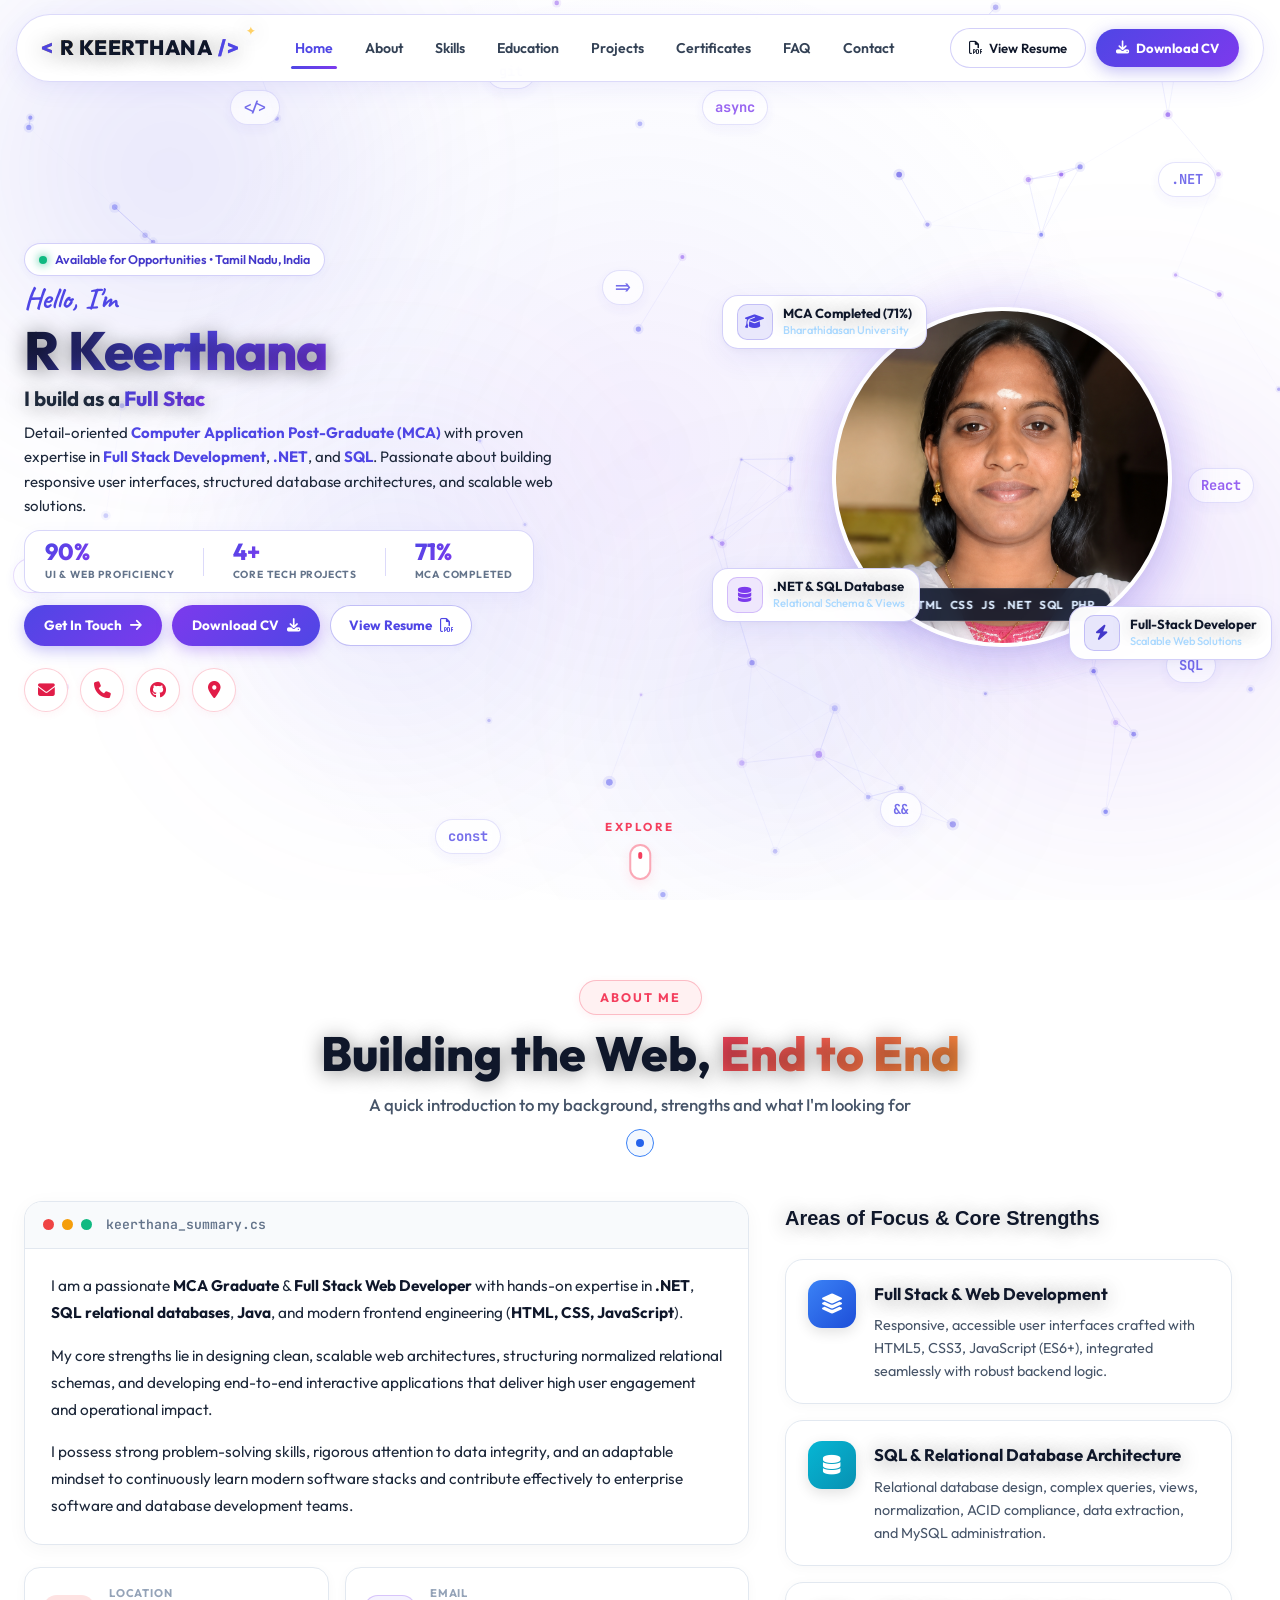
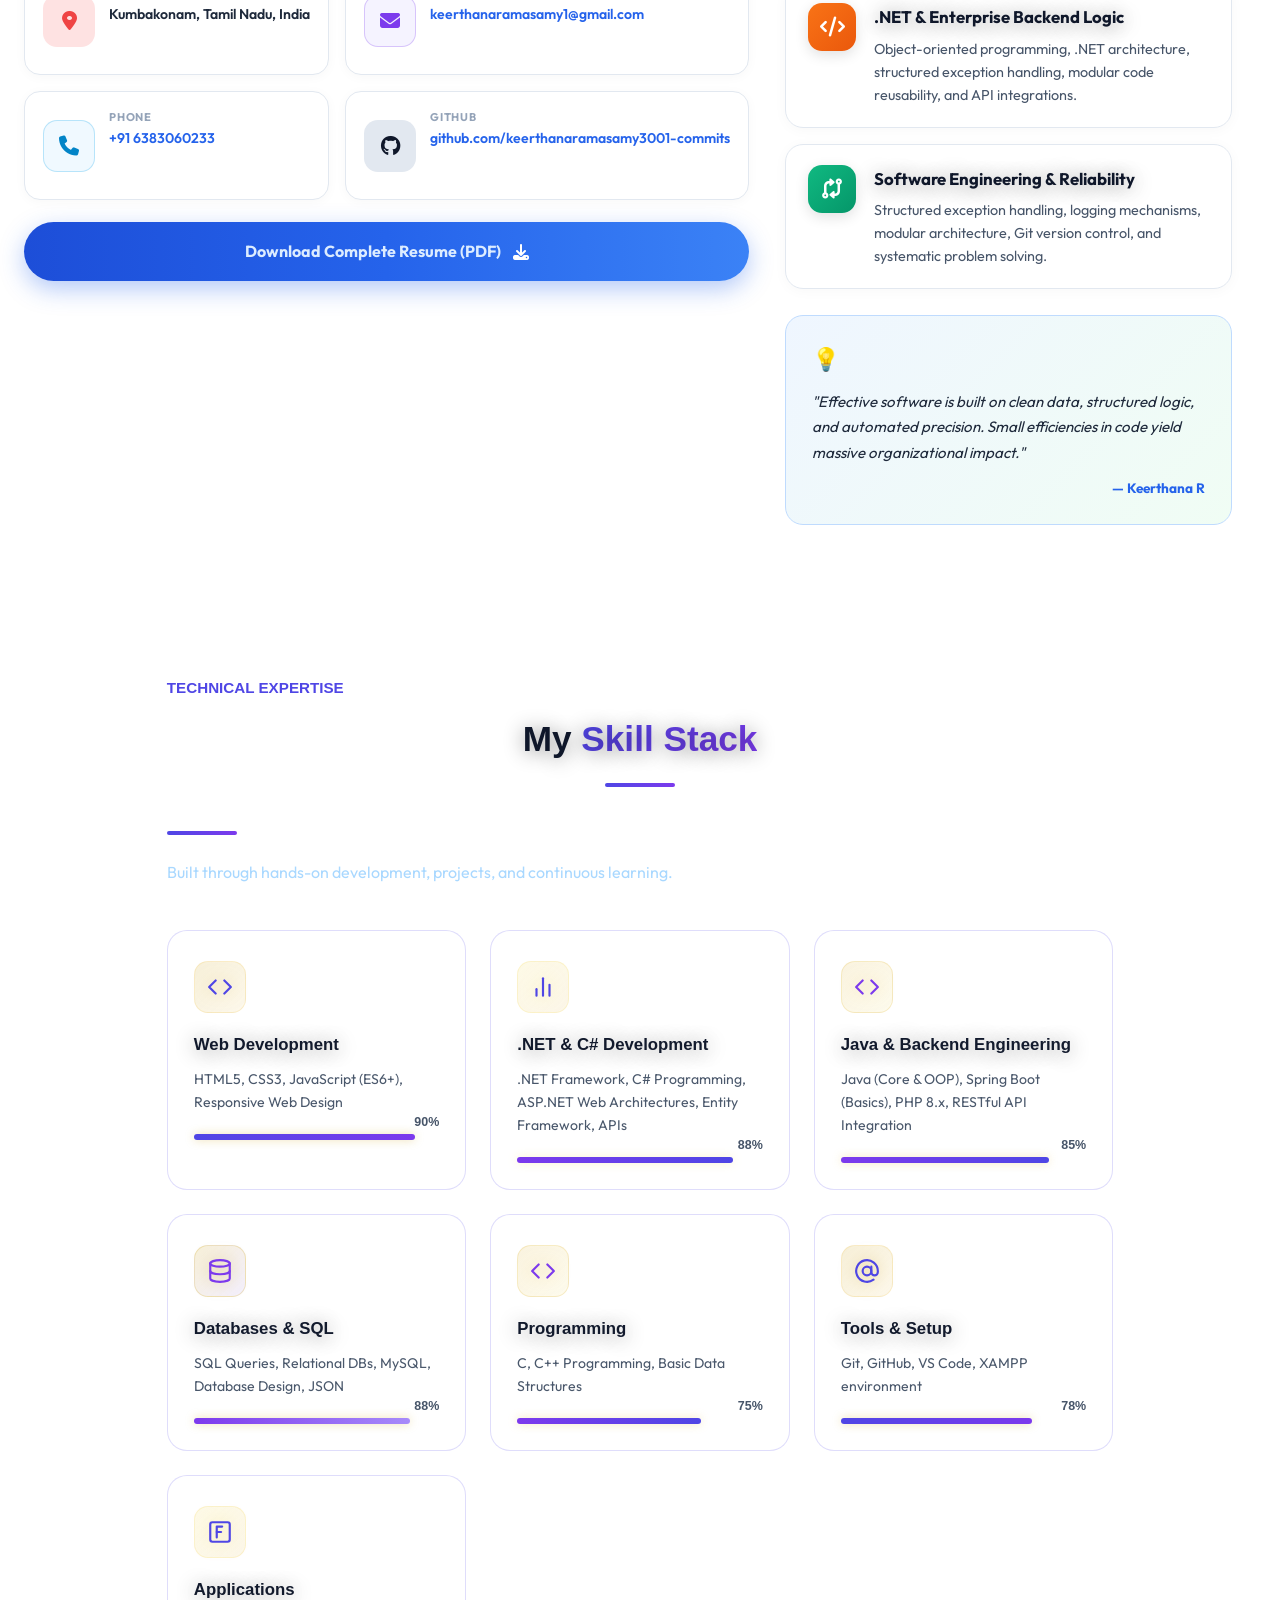
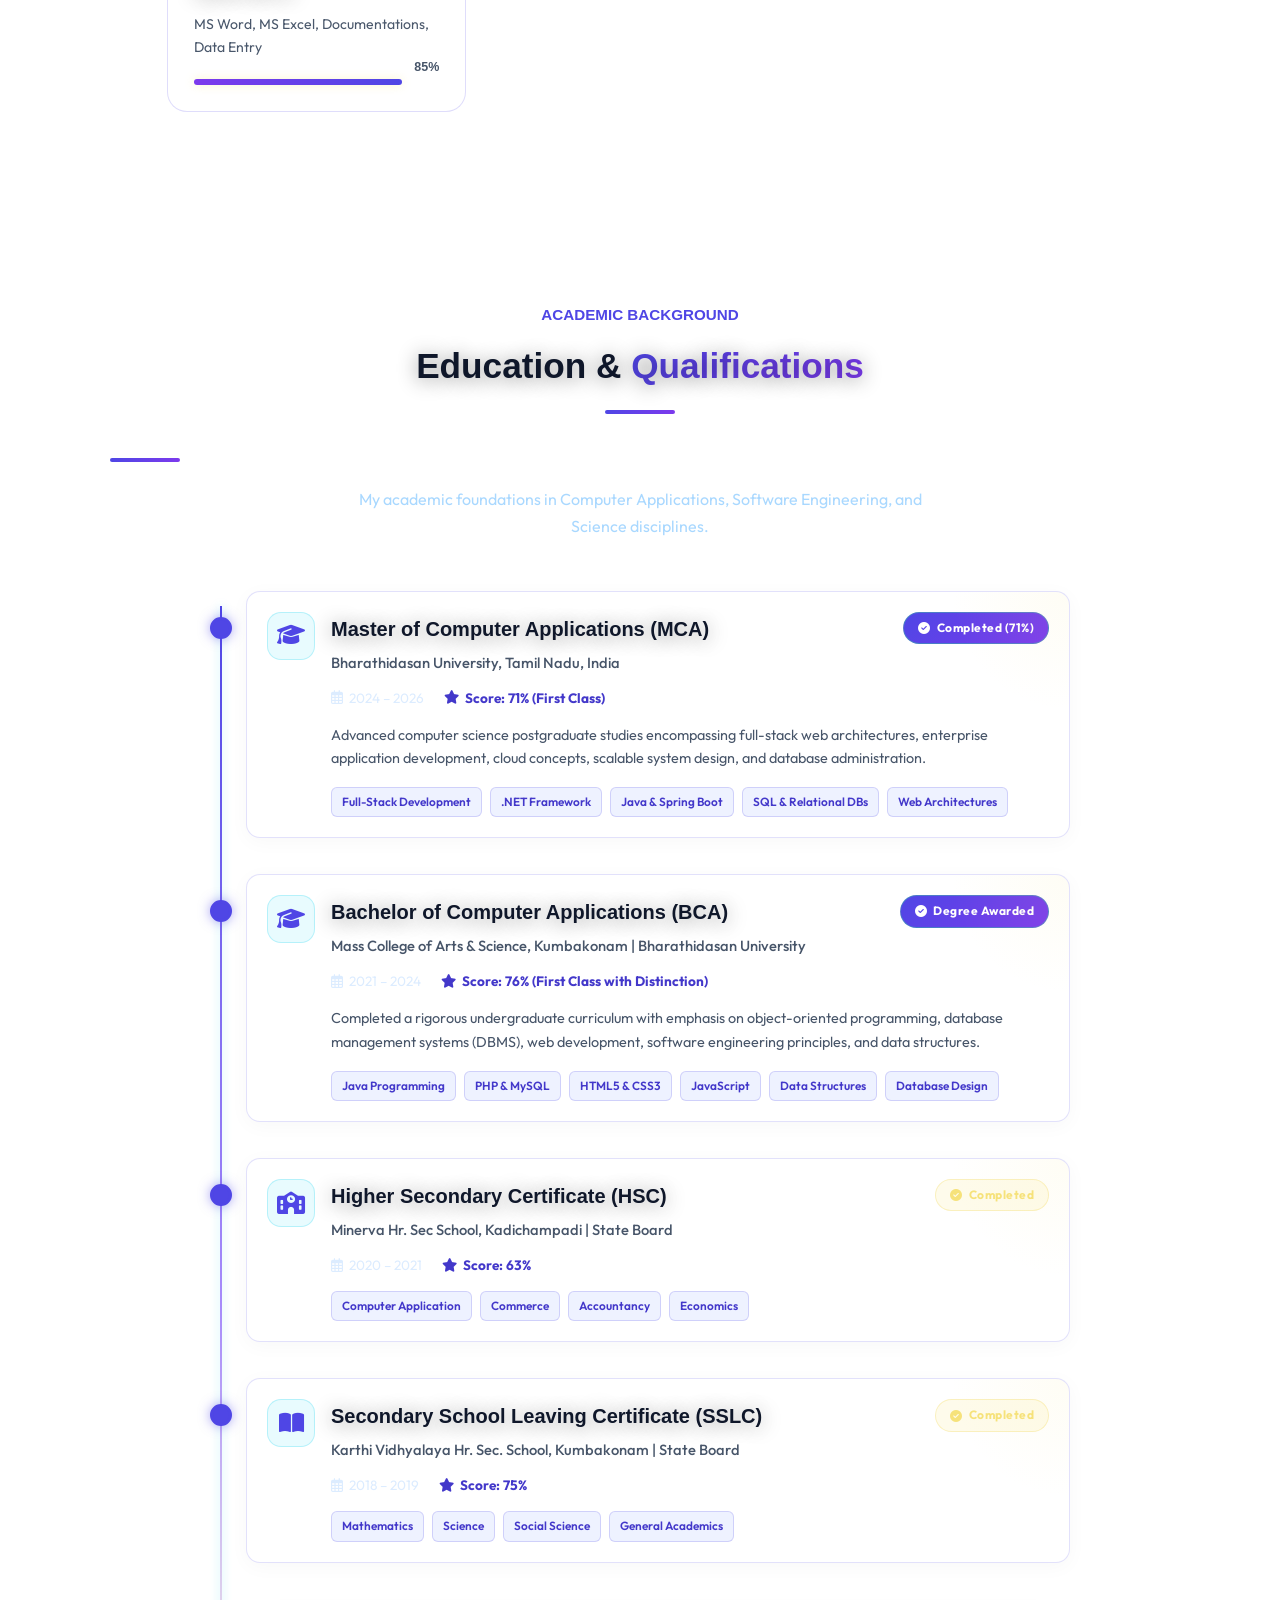
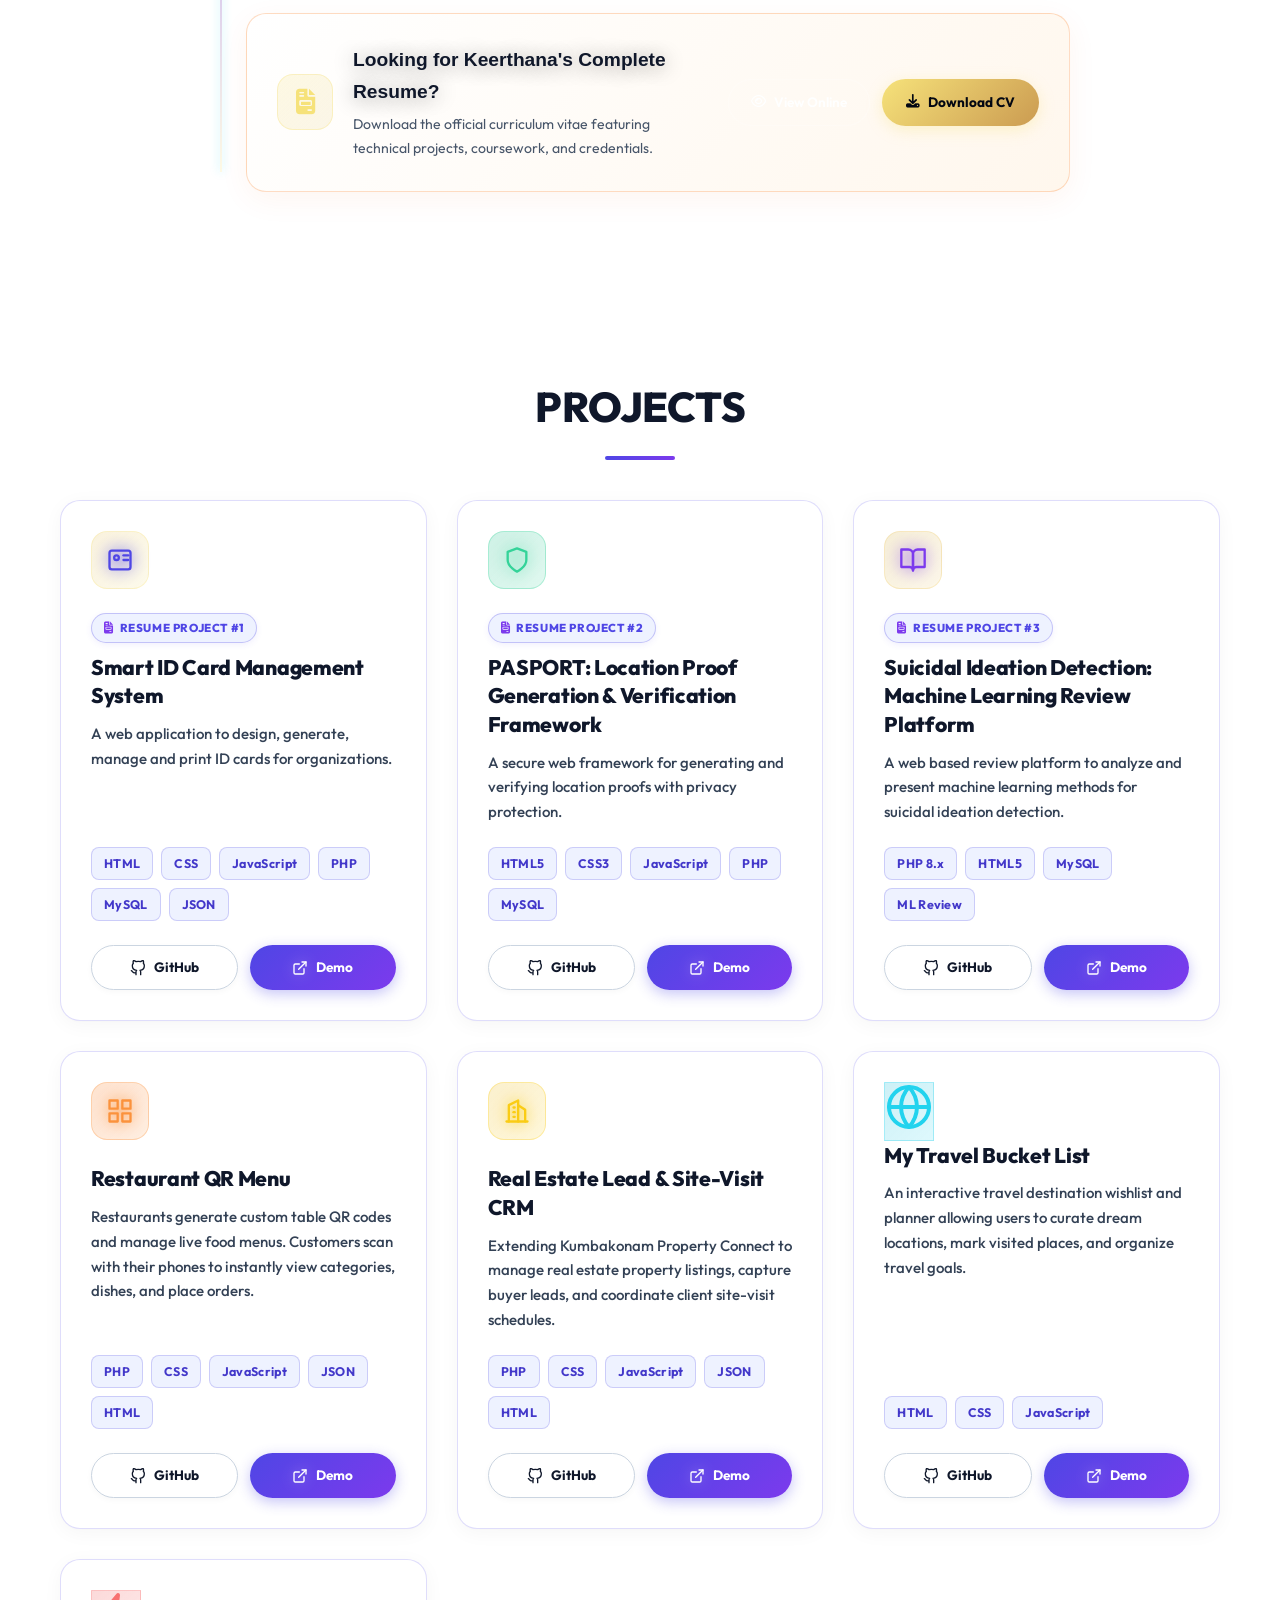
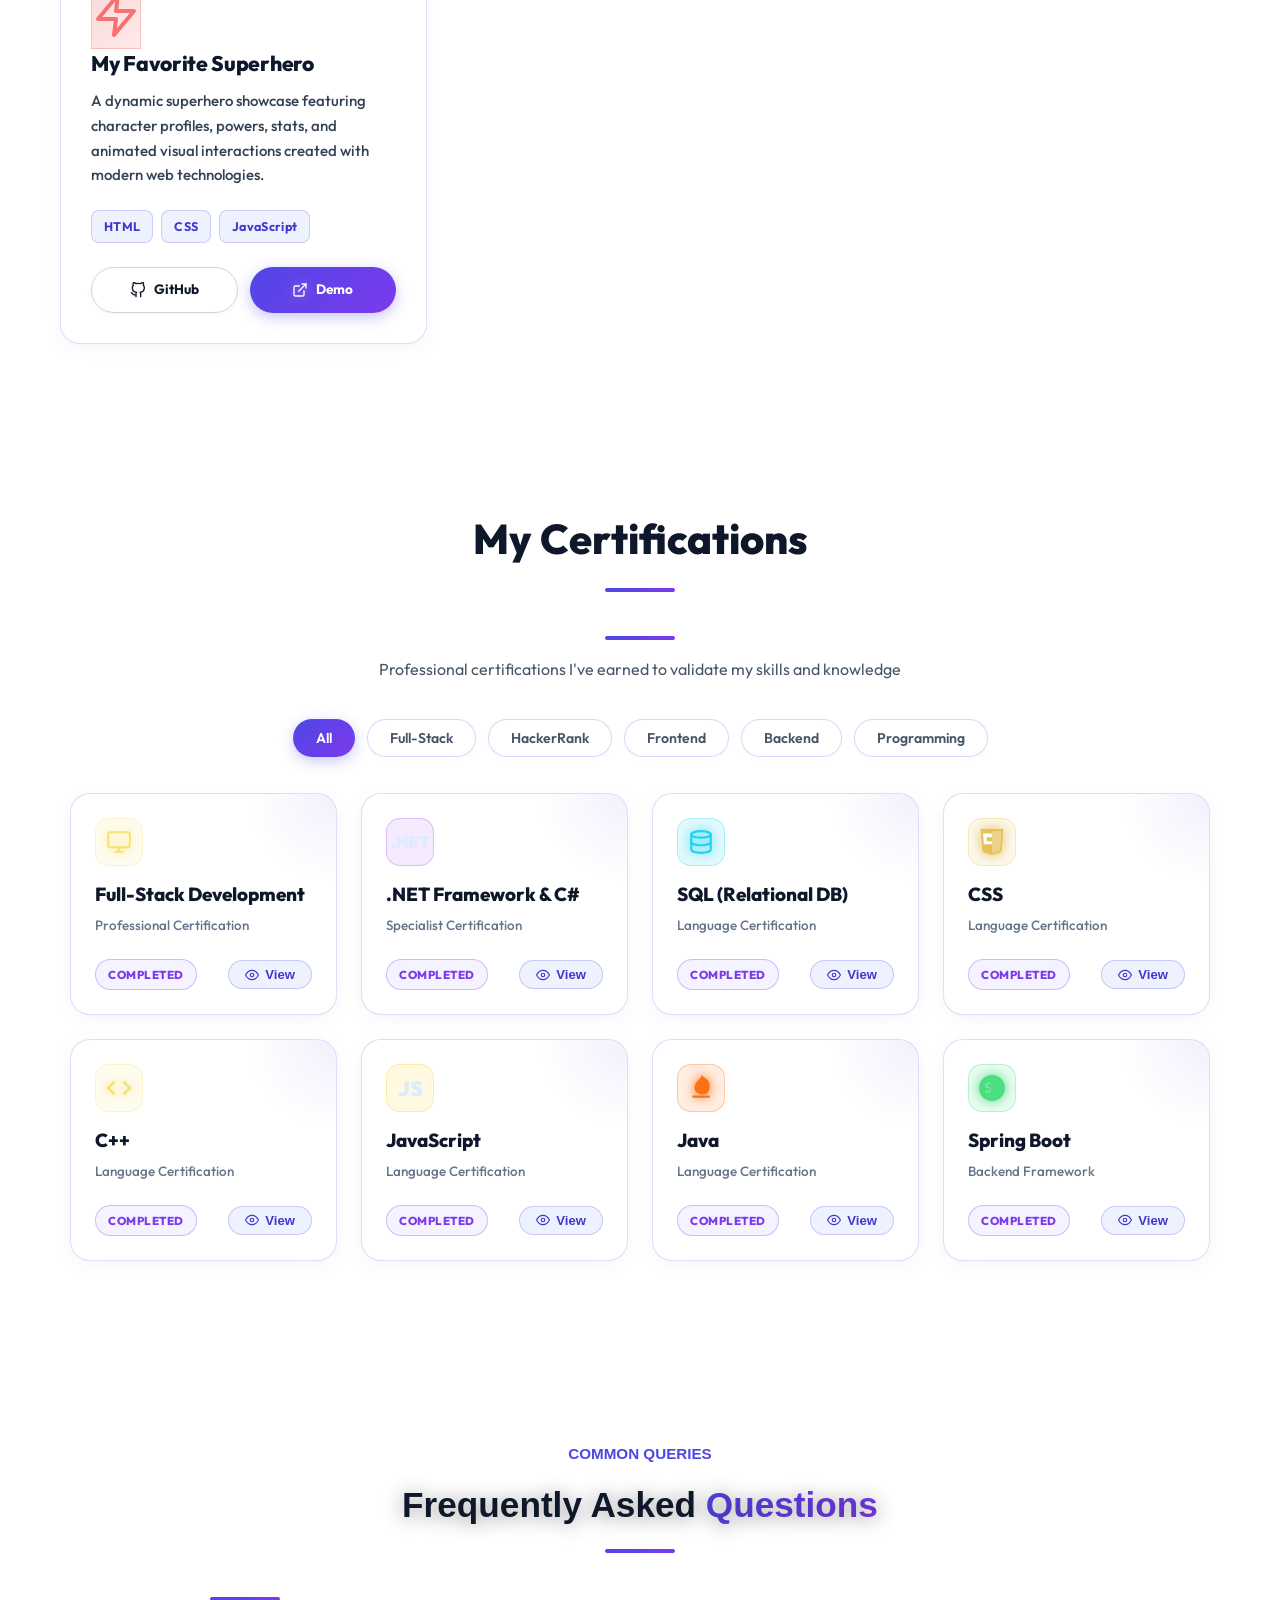
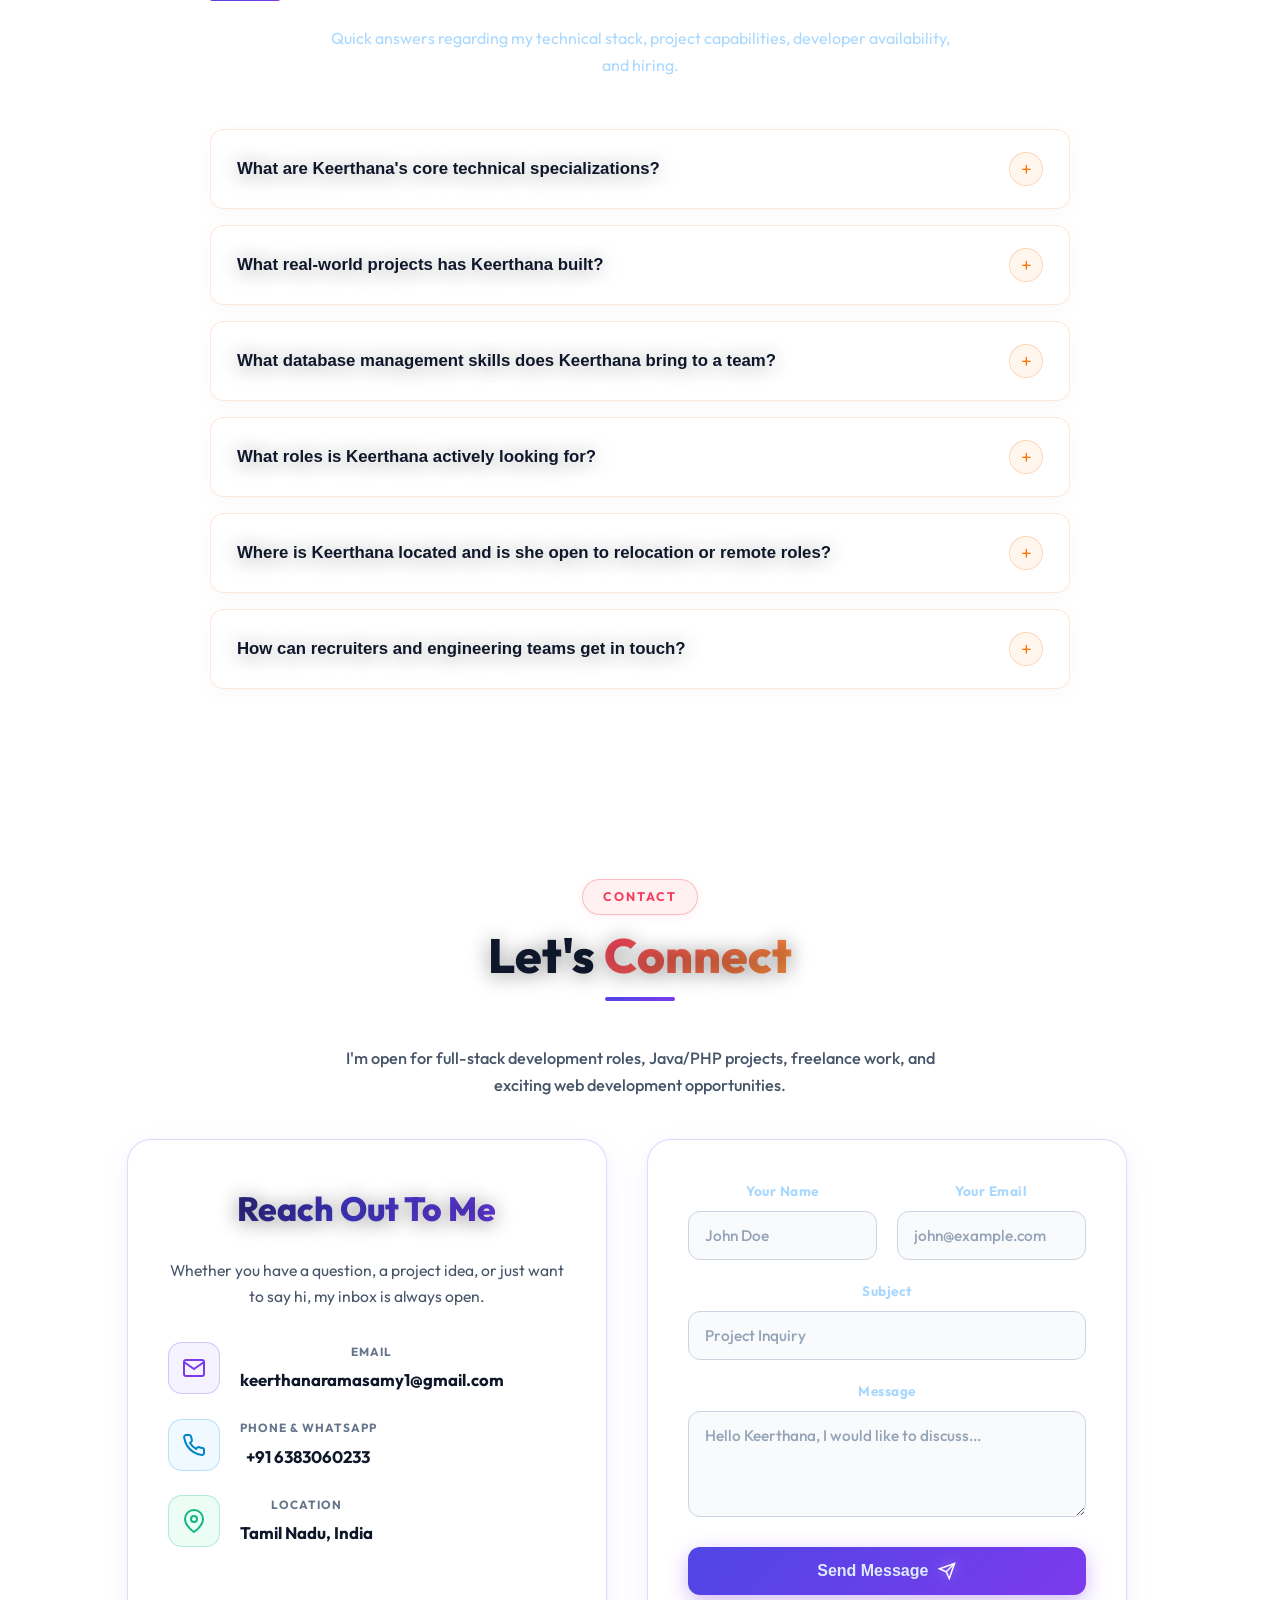
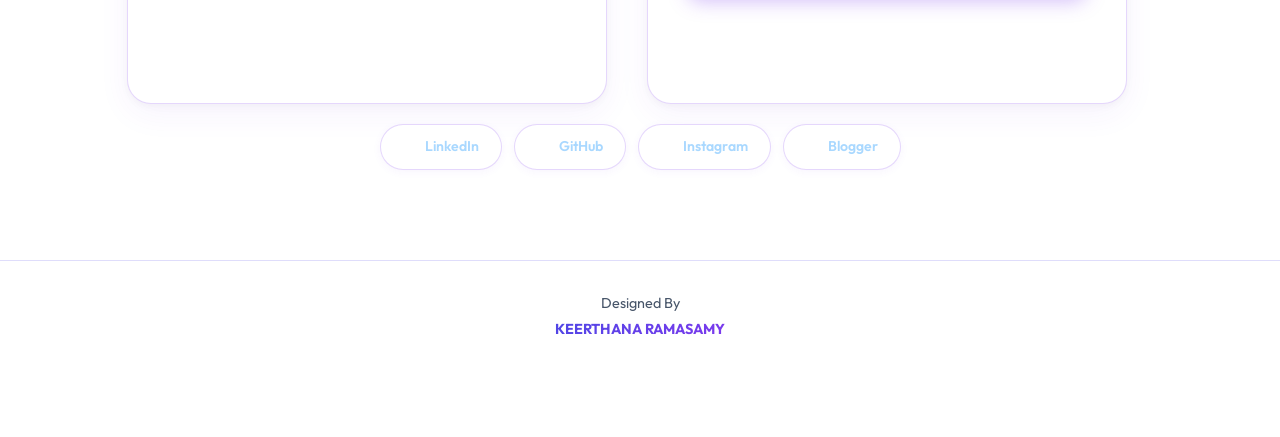
==== commit d7b2d080: "Update index.html" ====
--- a/index.html
+++ b/index.html
@@ -5,6 +5,7 @@
 
     <meta charset="UTF-8">
     <meta name="viewport" content="width=device-width, initial-scale=1.0">
+    <meta name="google-site-verification" content="OFCUzTAQqF_b0vVWqLbZ0F1FEj0Hmawxfs19vyqNASk" />
 
     <title>R Keerthana — Software &amp; Web Developer | Portfolio</title>
 
@@ -1639,4 +1640,4 @@
 
 </body>
 
-</html>+</html>
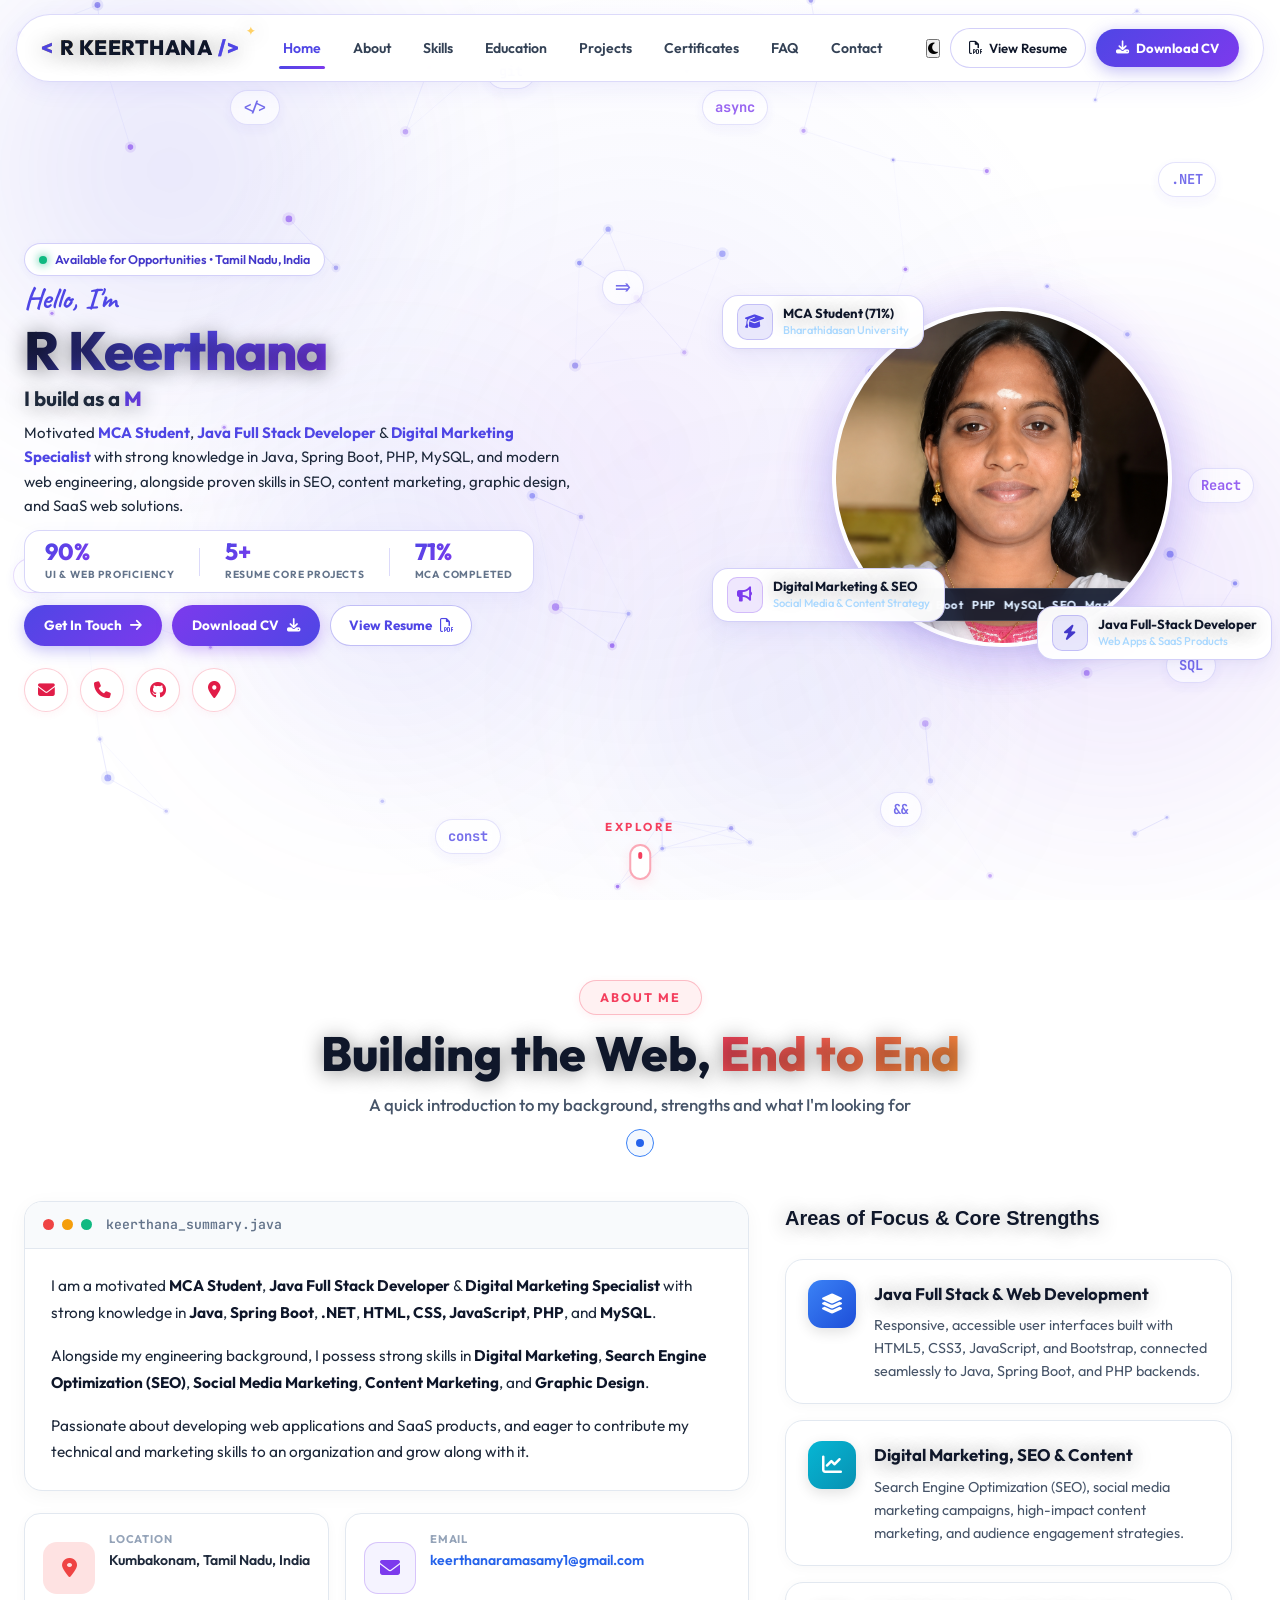
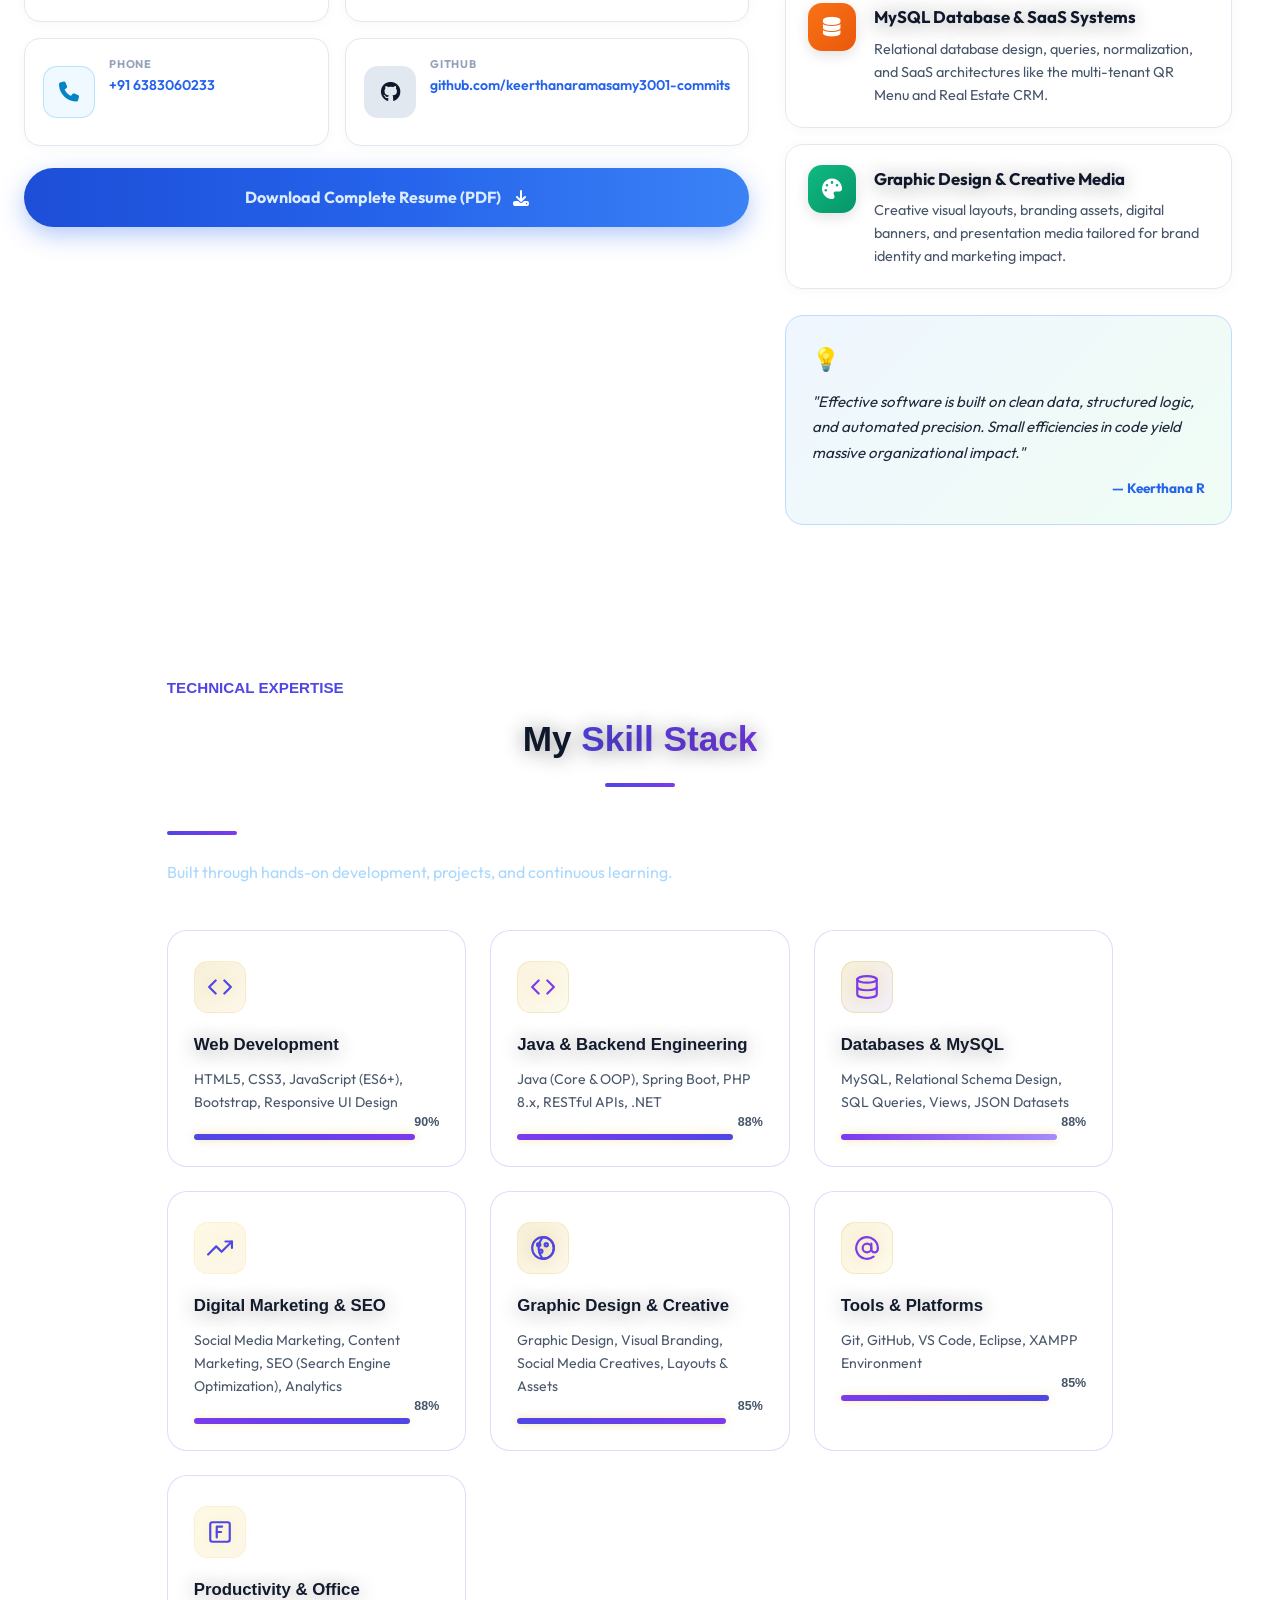
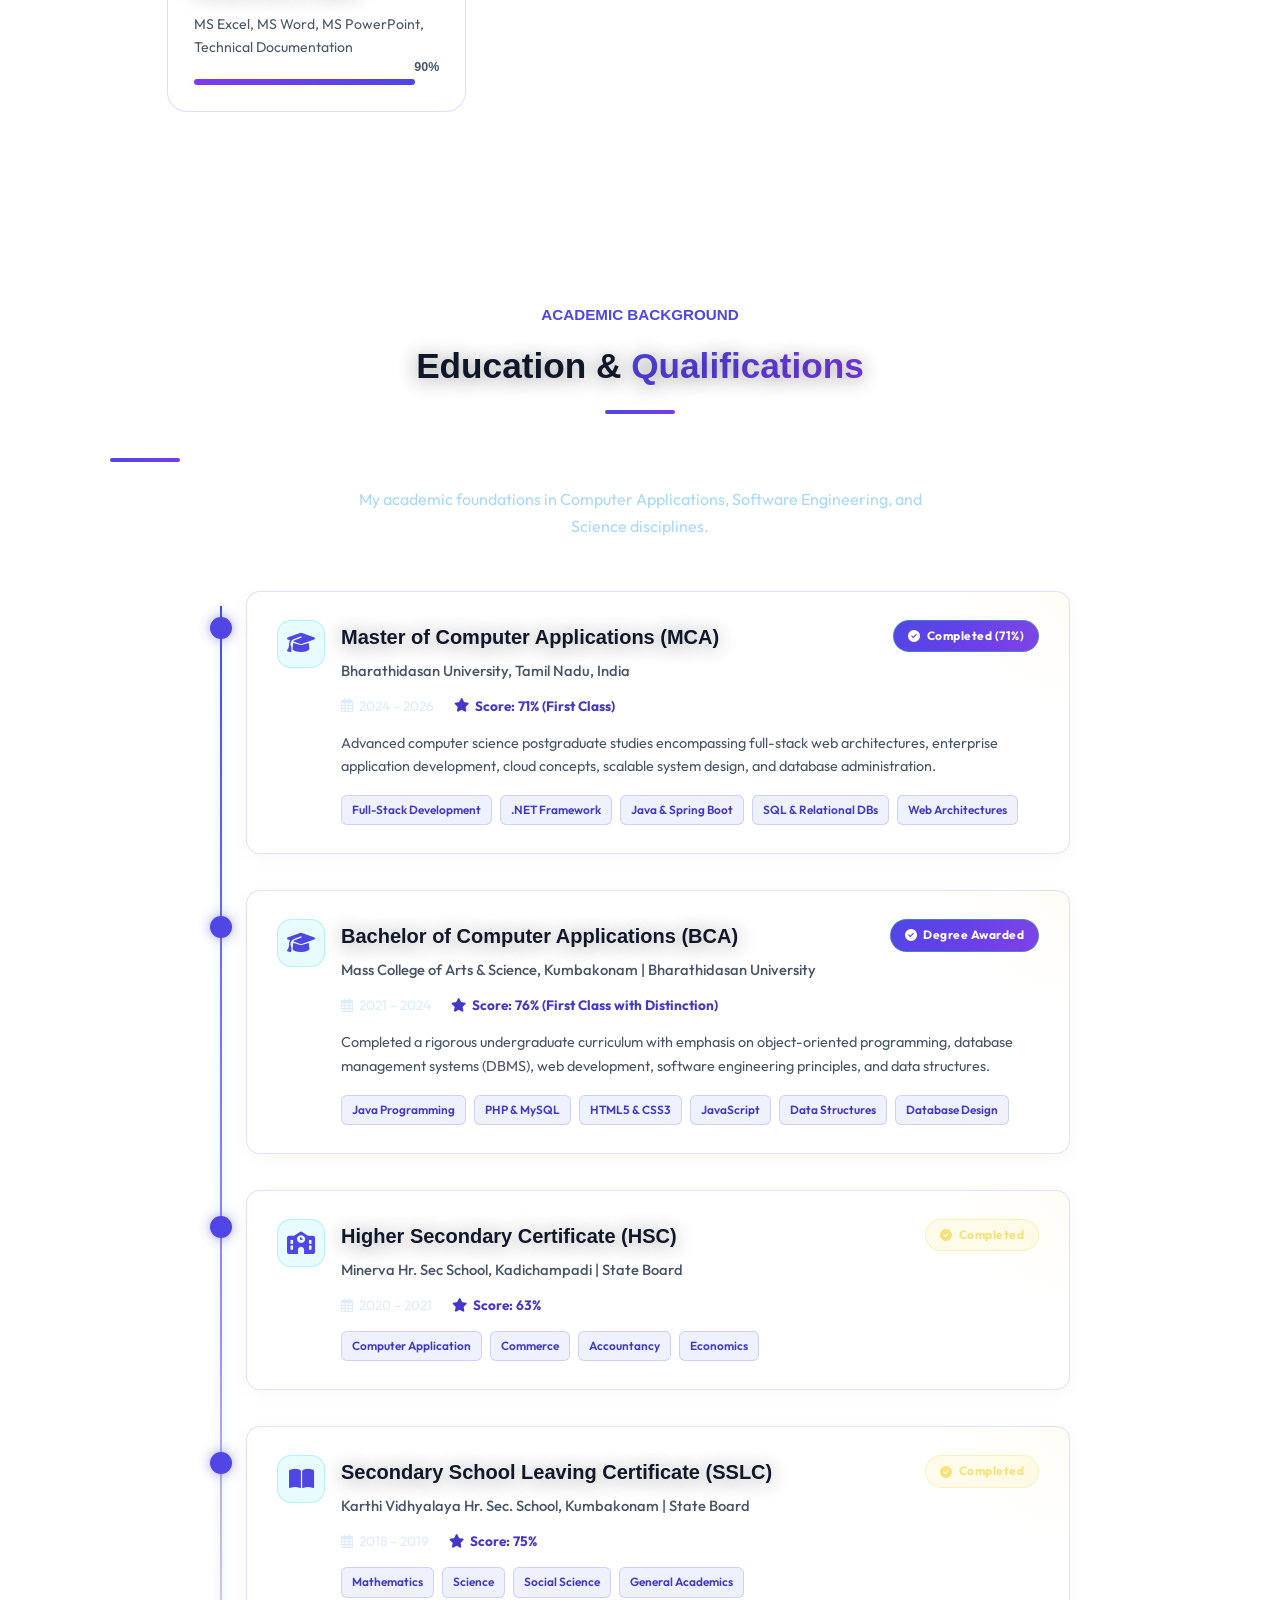
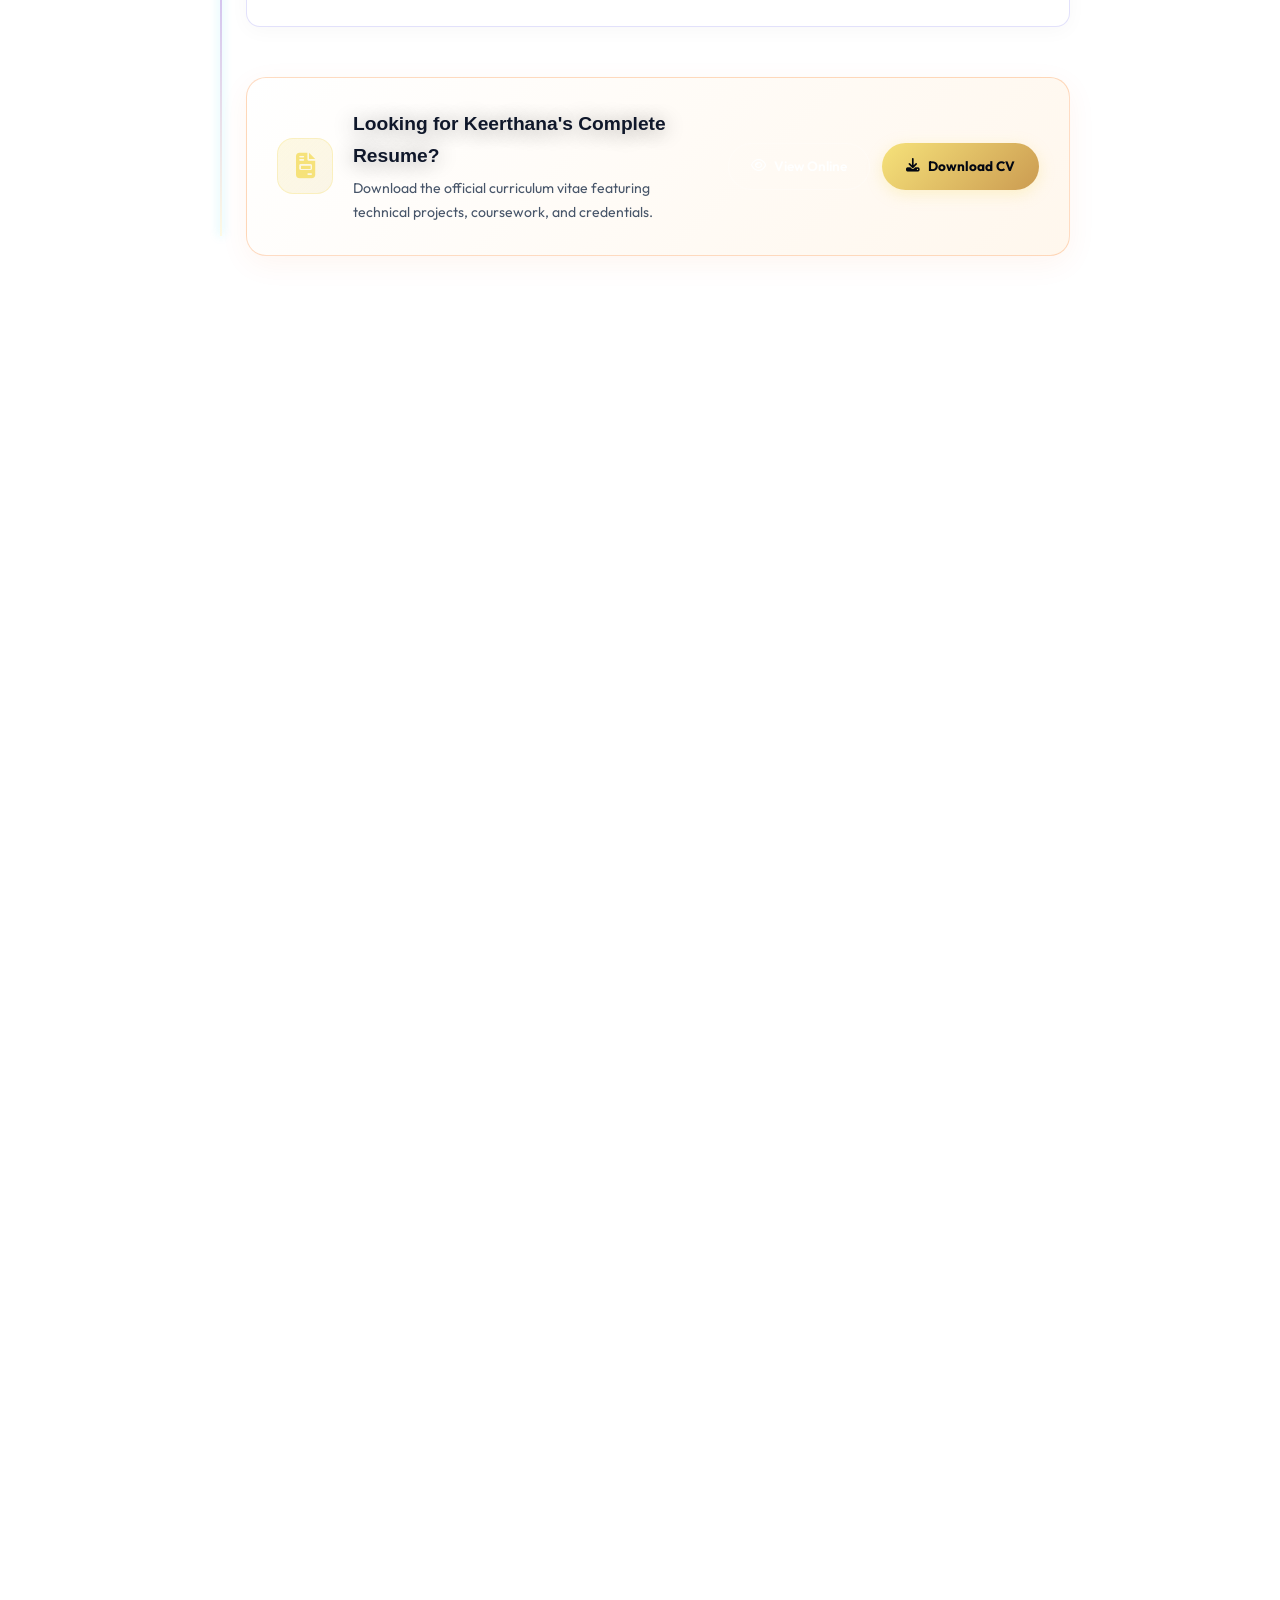
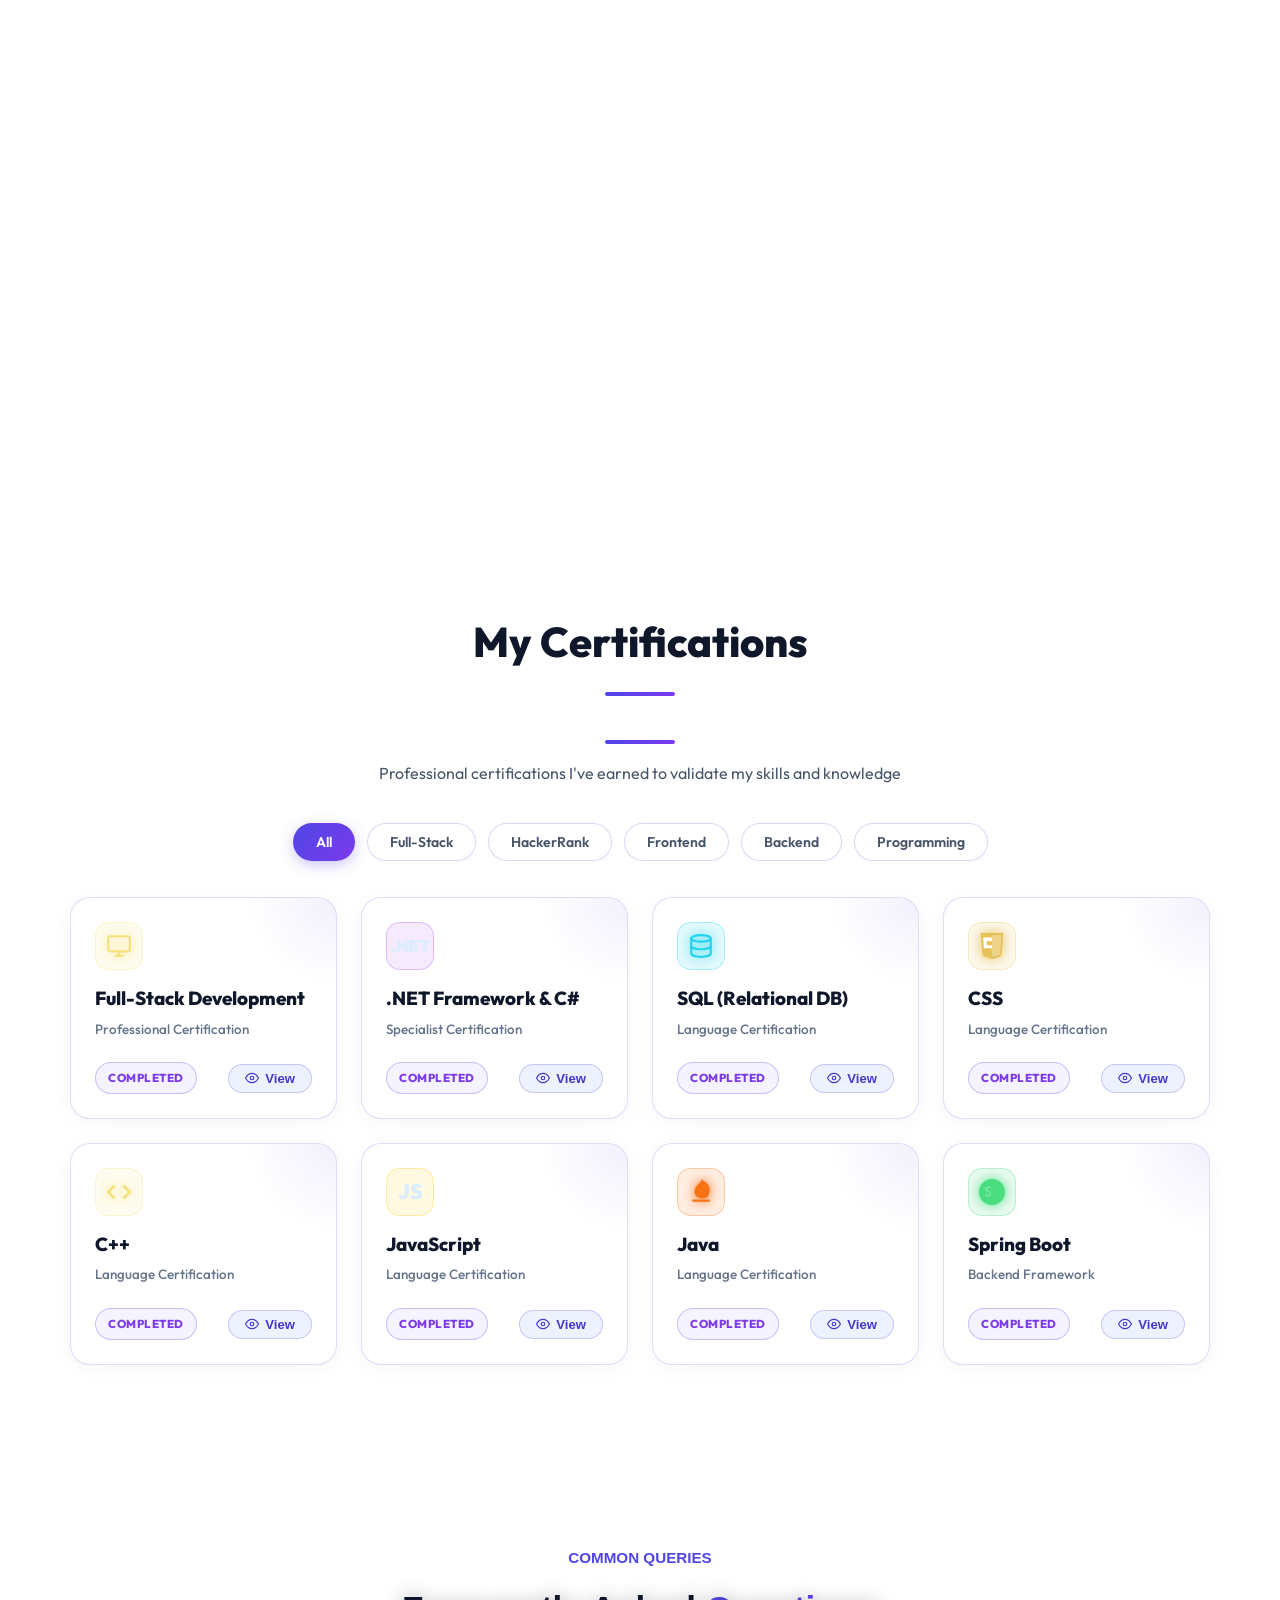
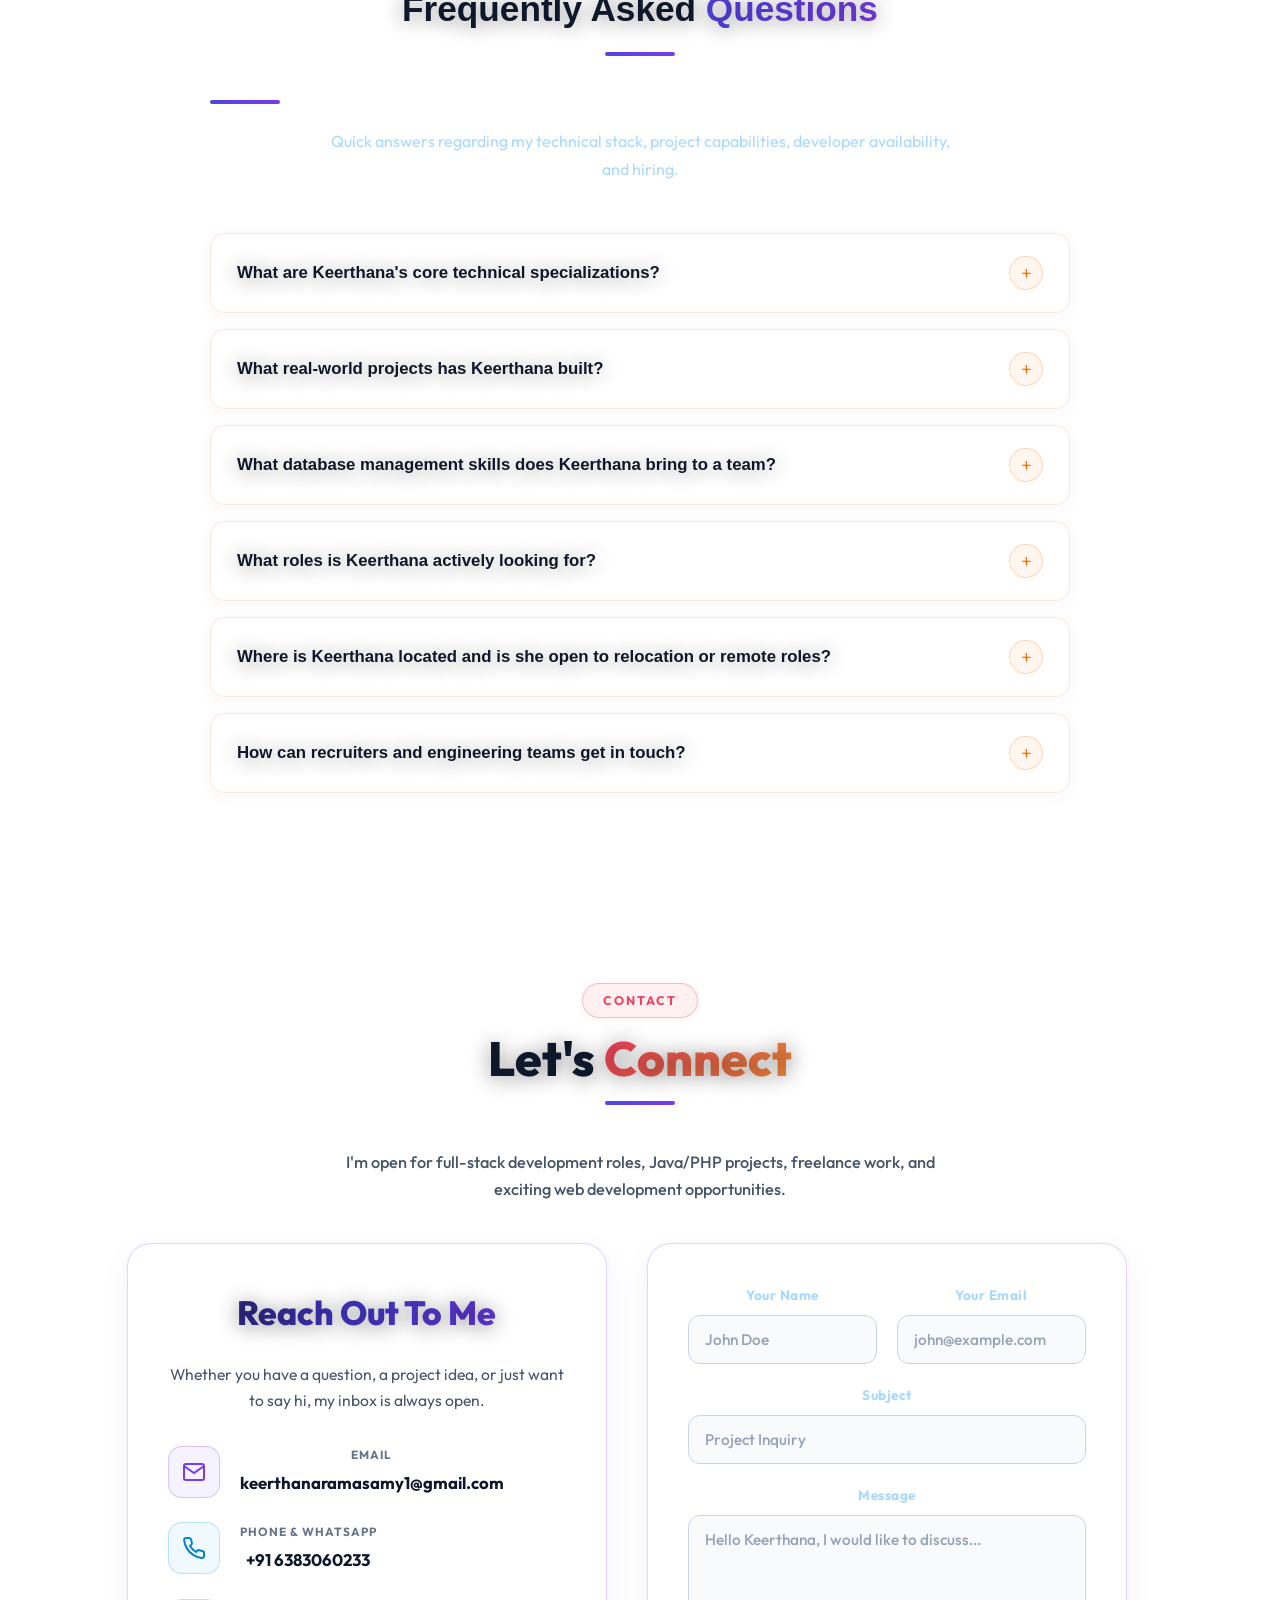
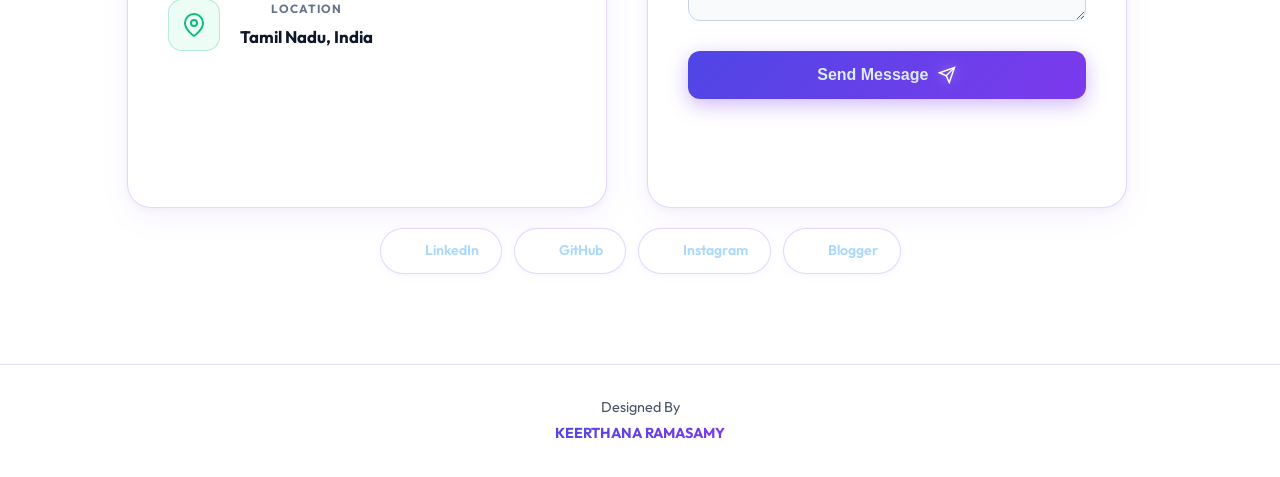
==== commit ac9654f9: "Update index.html" ====
--- a/index.html
+++ b/index.html
@@ -5,22 +5,21 @@
 
     <meta charset="UTF-8">
     <meta name="viewport" content="width=device-width, initial-scale=1.0">
-    <meta name="google-site-verification" content="OFCUzTAQqF_b0vVWqLbZ0F1FEj0Hmawxfs19vyqNASk" />
-
-    <title>R Keerthana — Software &amp; Web Developer | Portfolio</title>
+
+    <title>R Keerthana — Java Full Stack Developer &amp; Digital Marketing | Portfolio</title>
 
     <!-- SEO Meta Keywords & Description -->
     <meta name="keywords"
-        content="R Keerthana, Keerthana R, Full Stack Developer, MCA Graduate, .NET Developer, SQL Database Developer, Software Developer, Web Developer, Web Designer, C# Developer, Frontend Developer, Backend Developer, Bharathidasan University, Kumbakonam Web Developer, Tamil Nadu Software Engineer, HTML CSS JavaScript, Portfolio">
+        content="R Keerthana, Keerthana R, Java Full Stack Developer, Digital Marketing Specialist, SEO Specialist, Content Marketing, Social Media Marketing, Graphic Design, MCA Student, PHP MySQL Developer, Spring Boot, Web Developer, Web Designer, Bharathidasan University, Kumbakonam Web Developer, Tamil Nadu Software Engineer, HTML CSS JavaScript, Portfolio">
     <meta name="description"
-        content="Portfolio of R Keerthana — Detail-oriented MCA Post-Graduate & Full-Stack Web Developer specializing in .NET, SQL, and modern responsive web applications.">
+        content="Official Portfolio of R Keerthana — MCA Student, Java Full Stack Developer & Digital Marketing Specialist with expertise in Spring Boot, PHP, MySQL, SEO, Content Marketing, and modern responsive web applications.">
     <meta name="author" content="R Keerthana">
     <meta name="robots" content="index, follow">
 
     <!-- Open Graph / Social Media Meta Tags -->
-    <meta property="og:title" content="R Keerthana — Software &amp; Full Stack Web Developer">
+    <meta property="og:title" content="R Keerthana — Java Full Stack Developer &amp; Digital Marketing">
     <meta property="og:description"
-        content="Explore projects, skills, education, and credentials of R Keerthana — Full-Stack Web Developer.">
+        content="Explore projects, skills, education, and credentials of R Keerthana — Java Full Stack Developer & Digital Marketing Specialist.">
     <meta property="og:type" content="website">
     <meta property="og:image" content="images/keerthana.png">
 
@@ -28,7 +27,7 @@
     <meta name="twitter:card" content="summary_large_image">
     <meta name="twitter:title" content="R Keerthana — Portfolio">
     <meta name="twitter:description"
-        content="MCA Post-Graduate & Full-Stack Web Developer specializing in .NET, SQL, and Web Technologies.">
+        content="MCA Student, Java Full Stack Developer & Digital Marketing Specialist specializing in Web Technologies, SEO, and MySQL.">
     <meta name="twitter:image" content="images/keerthana.png">
 
     <link rel="preconnect" href="https://fonts.googleapis.com">
@@ -38,7 +37,16 @@
         rel="stylesheet">
     <link rel="stylesheet" href="https://cdnjs.cloudflare.com/ajax/libs/font-awesome/6.5.1/css/all.min.css">
 
-    <link rel="stylesheet" href="style.css?v=resume-sync-v22">
+    <script>
+        (function() {
+            try {
+                var theme = localStorage.getItem('keerthana-theme') || 
+                    (window.matchMedia && window.matchMedia('(prefers-color-scheme: dark)').matches ? 'dark' : 'light');
+                document.documentElement.setAttribute('data-theme', theme);
+            } catch (e) {}
+        })();
+    </script>
+    <link rel="stylesheet" href="style.css?v=theme-toggle-v23">
 
 </head>
 
@@ -85,6 +93,9 @@
         </div>
 
         <div class="nav-actions">
+            <button class="nav-theme-toggle" id="portfolio-theme-toggle" onclick="togglePortfolioTheme()" title="Toggle Dark / Light Mode" aria-label="Toggle Theme">
+                <i class="fa-solid fa-moon" id="portfolio-theme-icon"></i>
+            </button>
             <a href="resume.html" target="_blank" class="nav-resume-btn">
                 <i class="fa-regular fa-file-pdf"></i> View Resume
             </a>
@@ -138,10 +149,7 @@
                 </h2>
 
                 <p class="hero-description">
-                    Detail-oriented <strong>Computer Application Post-Graduate (MCA)</strong> with proven expertise in
-                    <strong>Full Stack Development</strong>, <strong>.NET</strong>, and <strong>SQL</strong>. Passionate
-                    about building responsive user interfaces, structured database architectures, and scalable web
-                    solutions.
+                    Motivated <strong>MCA Student</strong>, <strong>Java Full Stack Developer</strong> &amp; <strong>Digital Marketing Specialist</strong> with strong knowledge in Java, Spring Boot, PHP, MySQL, and modern web engineering, alongside proven skills in SEO, content marketing, graphic design, and SaaS web solutions.
                 </p>
 
                 <!-- 3-Metric Stats Card -->
@@ -152,8 +160,8 @@
                     </div>
                     <div class="metric-divider"></div>
                     <div class="metric-item">
-                        <span class="metric-value">4+</span>
-                        <span class="metric-label">CORE TECH PROJECTS</span>
+                        <span class="metric-value">5+</span>
+                        <span class="metric-label">RESUME CORE PROJECTS</span>
                     </div>
                     <div class="metric-divider"></div>
                     <div class="metric-item">
@@ -177,7 +185,7 @@
 
                 <!-- Quick Contact Social Icons Row -->
                 <div class="hero-quick-socials">
-                    <a href="mailto:keerthanaramasamy3001@gmail.com" title="Email Keerthana" class="quick-social-icon">
+                    <a href="mailto:keerthanaramasamy1@gmail.com" title="Email Keerthana" class="quick-social-icon">
                         <i class="fa-solid fa-envelope"></i>
                     </a>
                     <a href="tel:+916383060233" title="Call Keerthana" class="quick-social-icon">
@@ -204,16 +212,16 @@
 
                     <!-- Main Circular Portrait Frame -->
                     <div class="photo-circle-frame">
-                        <img src="images/keerthana.png" alt="R Keerthana — Full Stack Web Developer"
+                        <img src="images/keerthana.png" alt="R Keerthana — Java Full Stack Developer & Digital Marketing"
                             class="hero-profile-img">
                         <!-- Tech Tags Strip -->
                         <div class="photo-tech-strip">
-                            <span>HTML</span>
-                            <span>CSS</span>
-                            <span>JS</span>
-                            <span>.NET</span>
-                            <span>SQL</span>
+                            <span>Java</span>
+                            <span>Spring Boot</span>
                             <span>PHP</span>
+                            <span>MySQL</span>
+                            <span>SEO</span>
+                            <span>Marketing</span>
                         </div>
                     </div>
 
@@ -223,7 +231,7 @@
                             <i class="fa-solid fa-graduation-cap"></i>
                         </div>
                         <div class="badge-info">
-                            <h4>MCA Completed (71%)</h4>
+                            <h4>MCA Student (71%)</h4>
                             <p>Bharathidasan University</p>
                         </div>
                     </div>
@@ -231,11 +239,11 @@
                     <!-- Floating Badge 2: Bottom Left -->
                     <div class="float-badge badge-bottom-left">
                         <div class="badge-icon icon-db">
-                            <i class="fa-solid fa-database"></i>
+                            <i class="fa-solid fa-bullhorn"></i>
                         </div>
                         <div class="badge-info">
-                            <h4>.NET &amp; SQL Database</h4>
-                            <p>Relational Schema &amp; Views</p>
+                            <h4>Digital Marketing &amp; SEO</h4>
+                            <p>Social Media &amp; Content Strategy</p>
                         </div>
                     </div>
 
@@ -245,8 +253,8 @@
                             <i class="fa-solid fa-bolt"></i>
                         </div>
                         <div class="badge-info">
-                            <h4>Full-Stack Developer</h4>
-                            <p>Scalable Web Solutions</p>
+                            <h4>Java Full-Stack Developer</h4>
+                            <p>Web Apps &amp; SaaS Products</p>
                         </div>
                     </div>
 
@@ -295,24 +303,17 @@
                             <span class="w-dot dot-yellow"></span>
                             <span class="w-dot dot-green"></span>
                         </div>
-                        <div class="window-filename">keerthana_summary.cs</div>
+                        <div class="window-filename">keerthana_summary.java</div>
                     </div>
                     <div class="code-window-body">
                         <p>
-                            I am a passionate <strong>MCA Graduate</strong> &amp; <strong>Full Stack Web
-                                Developer</strong> with hands-on expertise in <strong>.NET</strong>, <strong>SQL
-                                relational databases</strong>, <strong>Java</strong>, and modern frontend engineering
-                            (<strong>HTML, CSS, JavaScript</strong>).
+                            I am a motivated <strong>MCA Student</strong>, <strong>Java Full Stack Developer</strong> &amp; <strong>Digital Marketing Specialist</strong> with strong knowledge in <strong>Java</strong>, <strong>Spring Boot</strong>, <strong>.NET</strong>, <strong>HTML, CSS, JavaScript</strong>, <strong>PHP</strong>, and <strong>MySQL</strong>.
                         </p>
                         <p>
-                            My core strengths lie in designing clean, scalable web architectures, structuring normalized
-                            relational schemas, and developing end-to-end interactive applications that deliver high
-                            user engagement and operational impact.
+                            Alongside my engineering background, I possess strong skills in <strong>Digital Marketing</strong>, <strong>Search Engine Optimization (SEO)</strong>, <strong>Social Media Marketing</strong>, <strong>Content Marketing</strong>, and <strong>Graphic Design</strong>.
                         </p>
                         <p>
-                            I possess strong problem-solving skills, rigorous attention to data integrity, and an
-                            adaptable mindset to continuously learn modern software stacks and contribute effectively to
-                            enterprise software and database development teams.
+                            Passionate about developing web applications and SaaS products, and eager to contribute my technical and marketing skills to an organization and grow along with it.
                         </p>
                     </div>
                 </div>
@@ -383,45 +384,41 @@
                             <i class="fa-solid fa-layer-group"></i>
                         </div>
                         <div class="focus-card-content">
-                            <h4>Full Stack &amp; Web Development</h4>
-                            <p>Responsive, accessible user interfaces crafted with HTML5, CSS3, JavaScript (ES6+),
-                                integrated seamlessly with robust backend logic.</p>
+                            <h4>Java Full Stack &amp; Web Development</h4>
+                            <p>Responsive, accessible user interfaces built with HTML5, CSS3, JavaScript, and Bootstrap, connected seamlessly to Java, Spring Boot, and PHP backends.</p>
                         </div>
                     </div>
 
                     <!-- Focus Card 2 -->
                     <div class="focus-card">
                         <div class="focus-icon-box box-cyan">
-                            <i class="fa-solid fa-database"></i>
+                            <i class="fa-solid fa-chart-line"></i>
                         </div>
                         <div class="focus-card-content">
-                            <h4>SQL &amp; Relational Database Architecture</h4>
-                            <p>Relational database design, complex queries, views, normalization, ACID compliance, data
-                                extraction, and MySQL administration.</p>
+                            <h4>Digital Marketing, SEO &amp; Content</h4>
+                            <p>Search Engine Optimization (SEO), social media marketing campaigns, high-impact content marketing, and audience engagement strategies.</p>
                         </div>
                     </div>
 
                     <!-- Focus Card 3 -->
                     <div class="focus-card">
                         <div class="focus-icon-box box-orange">
-                            <i class="fa-solid fa-code"></i>
+                            <i class="fa-solid fa-database"></i>
                         </div>
                         <div class="focus-card-content">
-                            <h4>.NET &amp; Enterprise Backend Logic</h4>
-                            <p>Object-oriented programming, .NET architecture, structured exception handling, modular
-                                code reusability, and API integrations.</p>
+                            <h4>MySQL Database &amp; SaaS Systems</h4>
+                            <p>Relational database design, queries, normalization, and SaaS architectures like the multi-tenant QR Menu and Real Estate CRM.</p>
                         </div>
                     </div>
 
                     <!-- Focus Card 4 -->
                     <div class="focus-card">
                         <div class="focus-icon-box box-emerald">
-                            <i class="fa-solid fa-code-compare"></i>
+                            <i class="fa-solid fa-palette"></i>
                         </div>
                         <div class="focus-card-content">
-                            <h4>Software Engineering &amp; Reliability</h4>
-                            <p>Structured exception handling, logging mechanisms, modular architecture, Git version
-                                control, and systematic problem solving.</p>
+                            <h4>Graphic Design &amp; Creative Media</h4>
+                            <p>Creative visual layouts, branding assets, digital banners, and presentation media tailored for brand identity and marketing impact.</p>
                         </div>
                     </div>
 
@@ -464,7 +461,7 @@
                     </svg>
                 </div>
                 <h3>Web Development</h3>
-                <p>HTML5, CSS3, JavaScript (ES6+), Responsive Web Design</p>
+                <p>HTML5, CSS3, JavaScript (ES6+), Bootstrap, Responsive UI Design</p>
                 <div class="sc-bar-wrap">
                     <div class="sc-bar sc-bar-pink" style="--pct:90%"></div>
                     <span class="sc-pct">90%</span>
@@ -472,23 +469,6 @@
             </div>
 
             <div class="skill-card" data-pct="88">
-                <div class="sc-icon sc-cyan">
-                    <svg viewBox="0 0 24 24" fill="none" stroke="currentColor" stroke-width="2" stroke-linecap="round"
-                        stroke-linejoin="round">
-                        <path d="M18 20V10" />
-                        <path d="M12 20V4" />
-                        <path d="M6 20v-6" />
-                    </svg>
-                </div>
-                <h3>.NET &amp; C# Development</h3>
-                <p>.NET Framework, C# Programming, ASP.NET Web Architectures, Entity Framework, APIs</p>
-                <div class="sc-bar-wrap">
-                    <div class="sc-bar sc-bar-cyan" style="--pct:88%"></div>
-                    <span class="sc-pct">88%</span>
-                </div>
-            </div>
-
-            <div class="skill-card" data-pct="85">
                 <div class="sc-icon sc-blue">
                     <svg viewBox="0 0 24 24" fill="none" stroke="currentColor" stroke-width="2" stroke-linecap="round"
                         stroke-linejoin="round">
@@ -497,10 +477,10 @@
                     </svg>
                 </div>
                 <h3>Java &amp; Backend Engineering</h3>
-                <p>Java (Core &amp; OOP), Spring Boot (Basics), PHP 8.x, RESTful API Integration</p>
+                <p>Java (Core &amp; OOP), Spring Boot, PHP 8.x, RESTful APIs, .NET</p>
                 <div class="sc-bar-wrap">
-                    <div class="sc-bar sc-bar-blue" style="--pct:85%"></div>
-                    <span class="sc-pct">85%</span>
+                    <div class="sc-bar sc-bar-blue" style="--pct:88%"></div>
+                    <span class="sc-pct">88%</span>
                 </div>
             </div>
 
@@ -513,47 +493,66 @@
                         <path d="M3 12c0 1.66 4 3 9 3s9-1.34 9-3" />
                     </svg>
                 </div>
-                <h3>Databases &amp; SQL</h3>
-                <p>SQL Queries, Relational DBs, MySQL, Database Design, JSON</p>
+                <h3>Databases &amp; MySQL</h3>
+                <p>MySQL, Relational Schema Design, SQL Queries, Views, JSON Datasets</p>
                 <div class="sc-bar-wrap">
                     <div class="sc-bar sc-bar-violet" style="--pct:88%"></div>
                     <span class="sc-pct">88%</span>
                 </div>
             </div>
 
-            <div class="skill-card" data-pct="75">
-                <div class="sc-icon sc-blue">
+            <div class="skill-card" data-pct="88">
+                <div class="sc-icon sc-cyan">
                     <svg viewBox="0 0 24 24" fill="none" stroke="currentColor" stroke-width="2" stroke-linecap="round"
                         stroke-linejoin="round">
-                        <polyline points="16 18 22 12 16 6" />
-                        <polyline points="8 6 2 12 8 18" />
+                        <path d="M23 6l-9.5 9.5-5-5L1 18" />
+                        <path d="M17 6h6v6" />
                     </svg>
                 </div>
-                <h3>Programming</h3>
-                <p>C, C++ Programming, Basic Data Structures</p>
+                <h3>Digital Marketing &amp; SEO</h3>
+                <p>Social Media Marketing, Content Marketing, SEO (Search Engine Optimization), Analytics</p>
                 <div class="sc-bar-wrap">
-                    <div class="sc-bar sc-bar-blue" style="--pct:75%"></div>
-                    <span class="sc-pct">75%</span>
-                </div>
-            </div>
-
-            <div class="skill-card" data-pct="78">
+                    <div class="sc-bar sc-bar-cyan" style="--pct:88%"></div>
+                    <span class="sc-pct">88%</span>
+                </div>
+            </div>
+
+            <div class="skill-card" data-pct="85">
                 <div class="sc-icon sc-pink">
+                    <svg viewBox="0 0 24 24" fill="none" stroke="currentColor" stroke-width="2" stroke-linecap="round"
+                        stroke-linejoin="round">
+                        <circle cx="12" cy="12" r="10"></circle>
+                        <path d="M12 2a14.5 14.5 0 0 0 0 20 10 10 0 0 0 0-20"></path>
+                        <circle cx="8" cy="9" r="1.5"></circle>
+                        <circle cx="15" cy="9" r="1.5"></circle>
+                        <circle cx="10" cy="15" r="1.5"></circle>
+                    </svg>
+                </div>
+                <h3>Graphic Design &amp; Creative</h3>
+                <p>Graphic Design, Visual Branding, Social Media Creatives, Layouts &amp; Assets</p>
+                <div class="sc-bar-wrap">
+                    <div class="sc-bar sc-bar-pink" style="--pct:85%"></div>
+                    <span class="sc-pct">85%</span>
+                </div>
+            </div>
+
+            <div class="skill-card" data-pct="85">
+                <div class="sc-icon sc-blue">
                     <svg viewBox="0 0 24 24" fill="none" stroke="currentColor" stroke-width="2" stroke-linecap="round"
                         stroke-linejoin="round">
                         <circle cx="12" cy="12" r="4" />
                         <path d="M16 8v5a3 3 0 0 0 6 0v-1a10 10 0 1 0-4 8" />
                     </svg>
                 </div>
-                <h3>Tools &amp; Setup</h3>
-                <p>Git, GitHub, VS Code, XAMPP environment</p>
+                <h3>Tools &amp; Platforms</h3>
+                <p>Git, GitHub, VS Code, Eclipse, XAMPP Environment</p>
                 <div class="sc-bar-wrap">
-                    <div class="sc-bar sc-bar-pink" style="--pct:78%"></div>
-                    <span class="sc-pct">78%</span>
-                </div>
-            </div>
-
-            <div class="skill-card" data-pct="85">
+                    <div class="sc-bar sc-bar-blue" style="--pct:85%"></div>
+                    <span class="sc-pct">85%</span>
+                </div>
+            </div>
+
+            <div class="skill-card" data-pct="90">
                 <div class="sc-icon sc-cyan">
                     <svg viewBox="0 0 24 24" fill="none" stroke="currentColor" stroke-width="2" stroke-linecap="round"
                         stroke-linejoin="round">
@@ -562,11 +561,11 @@
                         <path d="M9 12h4" />
                     </svg>
                 </div>
-                <h3>Applications</h3>
-                <p>MS Word, MS Excel, Documentations, Data Entry</p>
+                <h3>Productivity &amp; Office</h3>
+                <p>MS Excel, MS Word, MS PowerPoint, Technical Documentation</p>
                 <div class="sc-bar-wrap">
-                    <div class="sc-bar sc-bar-cyan" style="--pct:85%"></div>
-                    <span class="sc-pct">85%</span>
+                    <div class="sc-bar sc-bar-cyan" style="--pct:90%"></div>
+                    <span class="sc-pct">90%</span>
                 </div>
             </div>
 
@@ -771,7 +770,106 @@
 
         <div class="projects-grid">
 
-            <!-- Project 1: Smart ID Card Management System (Resume Project #1) -->
+            <!-- Project 1: QR Menu SaaS (Resume Project #1) -->
+            <div class="project-box" data-project="qr-menu" onclick="openProjectModal('qr-menu')">
+                <div class="proj-icon proj-icon-orange">
+                    <svg viewBox="0 0 24 24" fill="none" stroke="currentColor" stroke-width="2" stroke-linecap="round"
+                        stroke-linejoin="round">
+                        <rect x="3" y="3" width="7" height="7"></rect>
+                        <rect x="14" y="3" width="7" height="7"></rect>
+                        <rect x="14" y="14" width="7" height="7"></rect>
+                        <rect x="3" y="14" width="7" height="7"></rect>
+                    </svg>
+                </div>
+                <div class="proj-content">
+                    <div class="proj-badge-row">
+                        <span class="resume-proj-tag"><i class="fa-solid fa-file-invoice"></i> Resume Project #1</span>
+                    </div>
+                    <h2>QR Menu SaaS</h2>
+                    <p>A multi-tenant SaaS platform where restaurants create digital menus and generate a QR code; customers scan the code to view the live menu on their phones.</p>
+                    <div class="project-tech-tags">
+                        <span>PHP</span>
+                        <span>JSON</span>
+                        <span>HTML5</span>
+                        <span>CSS3</span>
+                        <span>JavaScript</span>
+                        <span>QR Code Generation</span>
+                    </div>
+                    <div class="project-actions">
+                        <a href="https://keerthana01.freepage.cc/qr-menu/" target="_blank" class="btn-proj demo"
+                            onclick="event.stopPropagation();">
+                            <svg viewBox="0 0 24 24" fill="none" stroke="currentColor" stroke-width="2"
+                                stroke-linecap="round" stroke-linejoin="round" width="16" height="16">
+                                <path d="M18 13v6a2 2 0 0 1-2 2H5a2 2 0 0 1-2-2V8a2 2 0 0 1 2-2h6"></path>
+                                <polyline points="15 3 21 3 21 9"></polyline>
+                                <line x1="10" y1="14" x2="21" y2="3"></line>
+                            </svg>
+                            Live Demo
+                        </a>
+                        <a href="#" class="btn-proj github" onclick="event.stopPropagation();">
+                            <svg viewBox="0 0 24 24" fill="none" stroke="currentColor" stroke-width="2"
+                                stroke-linecap="round" stroke-linejoin="round" width="16" height="16">
+                                <path
+                                    d="M9 19c-5 1.5-5-2.5-7-3m14 6v-3.87a3.37 3.37 0 0 0-.94-2.61c3.14-.35 6.44-1.54 6.44-7A5.44 5.44 0 0 0 20 4.77 5.07 5.07 0 0 0 19.91 1S18.73.65 16 2.48a13.38 13.38 0 0 0-7 0C6.27.65 5.09 1 5.09 1A5.07 5.07 0 0 0 5 4.77a5.44 5.44 0 0 0-1.5 3.78c0 5.42 3.3 6.61 6.44 7A3.37 3.37 0 0 0 9 18.13V22">
+                                </path>
+                            </svg>
+                            GitHub
+                        </a>
+                    </div>
+                </div>
+            </div>
+
+            <!-- Project 2: Real Estate Lead & Site-Visit CRM (Resume Project #2) -->
+            <div class="project-box" data-project="realestate-crm" onclick="openProjectModal('realestate-crm')">
+                <div class="proj-icon proj-icon-gold">
+                    <svg viewBox="0 0 24 24" fill="none" stroke="currentColor" stroke-width="2" stroke-linecap="round"
+                        stroke-linejoin="round">
+                        <path d="M3 21h18"></path>
+                        <path d="M5 21V7l8-4v18"></path>
+                        <path d="M19 21V11l-6-4"></path>
+                        <path d="M9 9h1"></path>
+                        <path d="M9 13h1"></path>
+                        <path d="M9 17h1"></path>
+                    </svg>
+                </div>
+                <div class="proj-content">
+                    <div class="proj-badge-row">
+                        <span class="resume-proj-tag"><i class="fa-solid fa-file-invoice"></i> Resume Project #2</span>
+                    </div>
+                    <h2>Real Estate Lead &amp; Site-Visit CRM</h2>
+                    <p>A CRM to capture property enquiries, track leads through stages, and schedule and manage site visits for agents (extension of Kumbakonam Property Connect).</p>
+                    <div class="project-tech-tags">
+                        <span>PHP</span>
+                        <span>JSON</span>
+                        <span>HTML5</span>
+                        <span>CSS3</span>
+                        <span>JavaScript</span>
+                    </div>
+                    <div class="project-actions">
+                        <a href="https://keerthana01.freepage.cc/realestatecrm/" target="_blank" class="btn-proj demo"
+                            onclick="event.stopPropagation();">
+                            <svg viewBox="0 0 24 24" fill="none" stroke="currentColor" stroke-width="2"
+                                stroke-linecap="round" stroke-linejoin="round" width="16" height="16">
+                                <path d="M18 13v6a2 2 0 0 1-2 2H5a2 2 0 0 1-2-2V8a2 2 0 0 1 2-2h6"></path>
+                                <polyline points="15 3 21 3 21 9"></polyline>
+                                <line x1="10" y1="14" x2="21" y2="3"></line>
+                            </svg>
+                            Live Demo
+                        </a>
+                        <a href="#" class="btn-proj github" onclick="event.stopPropagation();">
+                            <svg viewBox="0 0 24 24" fill="none" stroke="currentColor" stroke-width="2"
+                                stroke-linecap="round" stroke-linejoin="round" width="16" height="16">
+                                <path
+                                    d="M9 19c-5 1.5-5-2.5-7-3m14 6v-3.87a3.37 3.37 0 0 0-.94-2.61c3.14-.35 6.44-1.54 6.44-7A5.44 5.44 0 0 0 20 4.77 5.07 5.07 0 0 0 19.91 1S18.73.65 16 2.48a13.38 13.38 0 0 0-7 0C6.27.65 5.09 1 5.09 1A5.07 5.07 0 0 0 5 4.77a5.44 5.44 0 0 0-1.5 3.78c0 5.42 3.3 6.61 6.44 7A3.37 3.37 0 0 0 9 18.13V22">
+                                </path>
+                            </svg>
+                            GitHub
+                        </a>
+                    </div>
+                </div>
+            </div>
+
+            <!-- Project 3: Smart ID Card Management System (Resume Project #3) -->
             <div class="project-box" data-project="id-card" onclick="openProjectModal('id-card')">
                 <div class="proj-icon proj-icon-blue">
                     <svg viewBox="0 0 24 24" fill="none" stroke="currentColor" stroke-width="2" stroke-linecap="round"
@@ -784,7 +882,7 @@
                 </div>
                 <div class="proj-content">
                     <div class="proj-badge-row">
-                        <span class="resume-proj-tag"><i class="fa-solid fa-file-invoice"></i> Resume Project #1</span>
+                        <span class="resume-proj-tag"><i class="fa-solid fa-file-invoice"></i> Resume Project #3</span>
                     </div>
                     <h2>Smart ID Card Management System</h2>
                     <p>A web application to design, generate, manage and print ID cards for organizations.</p>
@@ -820,7 +918,7 @@
                 </div>
             </div>
 
-            <!-- Project 2: PASPORT Framework (Resume Project #2) -->
+            <!-- Project 4: PASPORT Framework (Resume Project #4) -->
             <div class="project-box" data-project="pasport" onclick="openProjectModal('pasport')">
                 <div class="proj-icon proj-icon-green">
                     <svg viewBox="0 0 24 24" fill="none" stroke="currentColor" stroke-width="2" stroke-linecap="round"
@@ -830,7 +928,7 @@
                 </div>
                 <div class="proj-content">
                     <div class="proj-badge-row">
-                        <span class="resume-proj-tag"><i class="fa-solid fa-file-invoice"></i> Resume Project #2</span>
+                        <span class="resume-proj-tag"><i class="fa-solid fa-file-invoice"></i> Resume Project #4</span>
                     </div>
                     <h2>PASPORT: Location Proof Generation &amp; Verification Framework</h2>
                     <p>A secure web framework for generating and verifying location proofs with privacy protection.</p>
@@ -865,7 +963,7 @@
                 </div>
             </div>
 
-            <!-- Project 3: Suicidal Ideation Detection (Resume Project #3) -->
+            <!-- Project 5: Suicidal Ideation Detection (Resume Project #5) -->
             <div class="project-box" data-project="suicidal" onclick="openProjectModal('suicidal')">
                 <div class="proj-icon proj-icon-purple">
                     <svg viewBox="0 0 24 24" fill="none" stroke="currentColor" stroke-width="2" stroke-linecap="round"
@@ -876,12 +974,10 @@
                 </div>
                 <div class="proj-content">
                     <div class="proj-badge-row">
-                        <span class="resume-proj-tag"><i class="fa-solid fa-file-invoice"></i> Resume Project #3</span>
+                        <span class="resume-proj-tag"><i class="fa-solid fa-file-invoice"></i> Resume Project #5</span>
                     </div>
                     <h2>Suicidal Ideation Detection: Machine Learning Review Platform</h2>
-                    <p>A web based review platform to analyze and present machine learning methods for suicidal ideation
-                        detection.
-                    </p>
+                    <p>A web based review platform to analyze and present machine learning methods for suicidal ideation detection.</p>
                     <div class="project-tech-tags">
                         <span>PHP 8.x</span>
                         <span>HTML5</span>
@@ -899,101 +995,6 @@
                             GitHub
                         </a>
                         <a href="https://keerthana01.freepage.cc/project2/" target="_blank" class="btn-proj demo"
-                            onclick="event.stopPropagation();">
-                            <svg viewBox="0 0 24 24" fill="none" stroke="currentColor" stroke-width="2"
-                                stroke-linecap="round" stroke-linejoin="round" width="16" height="16">
-                                <path d="M18 13v6a2 2 0 0 1-2 2H5a2 2 0 0 1-2-2V8a2 2 0 0 1 2-2h6"></path>
-                                <polyline points="15 3 21 3 21 9"></polyline>
-                                <line x1="10" y1="14" x2="21" y2="3"></line>
-                            </svg>
-                            Demo
-                        </a>
-                    </div>
-                </div>
-            </div>
-
-            <!-- Project 4: Restaurant QR Menu -->
-            <div class="project-box" data-project="qr-menu" onclick="openProjectModal('qr-menu')">
-                <div class="proj-icon proj-icon-orange">
-                    <svg viewBox="0 0 24 24" fill="none" stroke="currentColor" stroke-width="2" stroke-linecap="round"
-                        stroke-linejoin="round">
-                        <rect x="3" y="3" width="7" height="7"></rect>
-                        <rect x="14" y="3" width="7" height="7"></rect>
-                        <rect x="14" y="14" width="7" height="7"></rect>
-                        <rect x="3" y="14" width="7" height="7"></rect>
-                    </svg>
-                </div>
-                <div class="proj-content">
-                    <h2>Restaurant QR Menu</h2>
-                    <p>Restaurants generate custom table QR codes and manage live food menus. Customers scan with
-                        their
-                        phones to instantly view categories, dishes, and place orders.</p>
-                    <div class="project-tech-tags">
-                        <span>PHP</span>
-                        <span>CSS</span>
-                        <span>JavaScript</span>
-                        <span>JSON</span>
-                        <span>HTML</span>
-                    </div>
-                    <div class="project-actions">
-                        <a href="#" class="btn-proj github" onclick="event.stopPropagation();">
-                            <svg viewBox="0 0 24 24" fill="none" stroke="currentColor" stroke-width="2"
-                                stroke-linecap="round" stroke-linejoin="round" width="16" height="16">
-                                <path
-                                    d="M9 19c-5 1.5-5-2.5-7-3m14 6v-3.87a3.37 3.37 0 0 0-.94-2.61c3.14-.35 6.44-1.54 6.44-7A5.44 5.44 0 0 0 20 4.77 5.07 5.07 0 0 0 19.91 1S18.73.65 16 2.48a13.38 13.38 0 0 0-7 0C6.27.65 5.09 1 5.09 1A5.07 5.07 0 0 0 5 4.77a5.44 5.44 0 0 0-1.5 3.78c0 5.42 3.3 6.61 6.44 7A3.37 3.37 0 0 0 9 18.13V22">
-                                </path>
-                            </svg>
-                            GitHub
-                        </a>
-                        <a href="https://keerthana01.freepage.cc/qr-menu/" target="_blank" class="btn-proj demo"
-                            onclick="event.stopPropagation();">
-                            <svg viewBox="0 0 24 24" fill="none" stroke="currentColor" stroke-width="2"
-                                stroke-linecap="round" stroke-linejoin="round" width="16" height="16">
-                                <path d="M18 13v6a2 2 0 0 1-2 2H5a2 2 0 0 1-2-2V8a2 2 0 0 1 2-2h6"></path>
-                                <polyline points="15 3 21 3 21 9"></polyline>
-                                <line x1="10" y1="14" x2="21" y2="3"></line>
-                            </svg>
-                            Demo
-                        </a>
-                    </div>
-                </div>
-            </div>
-
-            <!-- Project 5: Real Estate Lead & Site-Visit CRM -->
-            <div class="project-box" data-project="realestate-crm" onclick="openProjectModal('realestate-crm')">
-                <div class="proj-icon proj-icon-gold">
-                    <svg viewBox="0 0 24 24" fill="none" stroke="currentColor" stroke-width="2" stroke-linecap="round"
-                        stroke-linejoin="round">
-                        <path d="M3 21h18"></path>
-                        <path d="M5 21V7l8-4v18"></path>
-                        <path d="M19 21V11l-6-4"></path>
-                        <path d="M9 9h1"></path>
-                        <path d="M9 13h1"></path>
-                        <path d="M9 17h1"></path>
-                    </svg>
-                </div>
-                <div class="proj-content">
-                    <h2>Real Estate Lead &amp; Site-Visit CRM</h2>
-                    <p>Extending Kumbakonam Property Connect to manage real estate property listings, capture buyer
-                        leads, and coordinate client site-visit schedules.</p>
-                    <div class="project-tech-tags">
-                        <span>PHP</span>
-                        <span>CSS</span>
-                        <span>JavaScript</span>
-                        <span>JSON</span>
-                        <span>HTML</span>
-                    </div>
-                    <div class="project-actions">
-                        <a href="#" class="btn-proj github" onclick="event.stopPropagation();">
-                            <svg viewBox="0 0 24 24" fill="none" stroke="currentColor" stroke-width="2"
-                                stroke-linecap="round" stroke-linejoin="round" width="16" height="16">
-                                <path
-                                    d="M9 19c-5 1.5-5-2.5-7-3m14 6v-3.87a3.37 3.37 0 0 0-.94-2.61c3.14-.35 6.44-1.54 6.44-7A5.44 5.44 0 0 0 20 4.77 5.07 5.07 0 0 0 19.91 1S18.73.65 16 2.48a13.38 13.38 0 0 0-7 0C6.27.65 5.09 1 5.09 1A5.07 5.07 0 0 0 5 4.77a5.44 5.44 0 0 0-1.5 3.78c0 5.42 3.3 6.61 6.44 7A3.37 3.37 0 0 0 9 18.13V22">
-                                </path>
-                            </svg>
-                            GitHub
-                        </a>
-                        <a href="https://keerthana01.freepage.cc/realestatecrm/" target="_blank" class="btn-proj demo"
                             onclick="event.stopPropagation();">
                             <svg viewBox="0 0 24 24" fill="none" stroke="currentColor" stroke-width="2"
                                 stroke-linecap="round" stroke-linejoin="round" width="16" height="16">
@@ -1373,11 +1374,7 @@
                     <div class="faq-toggle-btn">+</div>
                 </div>
                 <div class="faq-answer">
-                    I specialize in Full-Stack Web Development, building modern responsive frontend interfaces
-                    (HTML5,
-                    CSS3, JavaScript ES6+), scalable backend systems (.NET Framework, C#, Java, Spring Boot, PHP),
-                    and
-                    relational database architectures (SQL, MySQL, JSON datasets).
+                    I specialize in Java Full-Stack Web Development and Digital Marketing. On the technical side, I build modern responsive frontend interfaces (HTML5, CSS3, JavaScript, Bootstrap) and robust backend architectures (Java, Spring Boot, PHP, MySQL, REST APIs, SaaS platforms). On the marketing side, I drive brand visibility through Search Engine Optimization (SEO), content marketing, social media marketing campaigns, and graphic design.
                 </div>
             </div>
 
@@ -1417,10 +1414,7 @@
                     <div class="faq-toggle-btn">+</div>
                 </div>
                 <div class="faq-answer">
-                    I am actively seeking Entry-level / Junior Software Developer, Full-Stack Web Developer,
-                    Java/.NET
-                    Developer, or Backend Developer roles where I can contribute to production software, collaborate
-                    with engineering teams, and continuously enhance my skills.
+                    I am actively seeking Entry-level / Junior roles such as Java Full-Stack Developer, Web Developer, Digital Marketing Specialist, or SEO &amp; Content Marketing Associate where I can apply my dual technical development and digital marketing capabilities to build great products and drive audience growth.
                 </div>
             </div>
 
@@ -1636,7 +1630,7 @@
     </button>
 
     <!-- Main Javascript File -->
-    <script src="script.js?v=resume-sync-v22"></script>
+    <script src="script.js?v=resume-updated-v24"></script>
 
 </body>
 
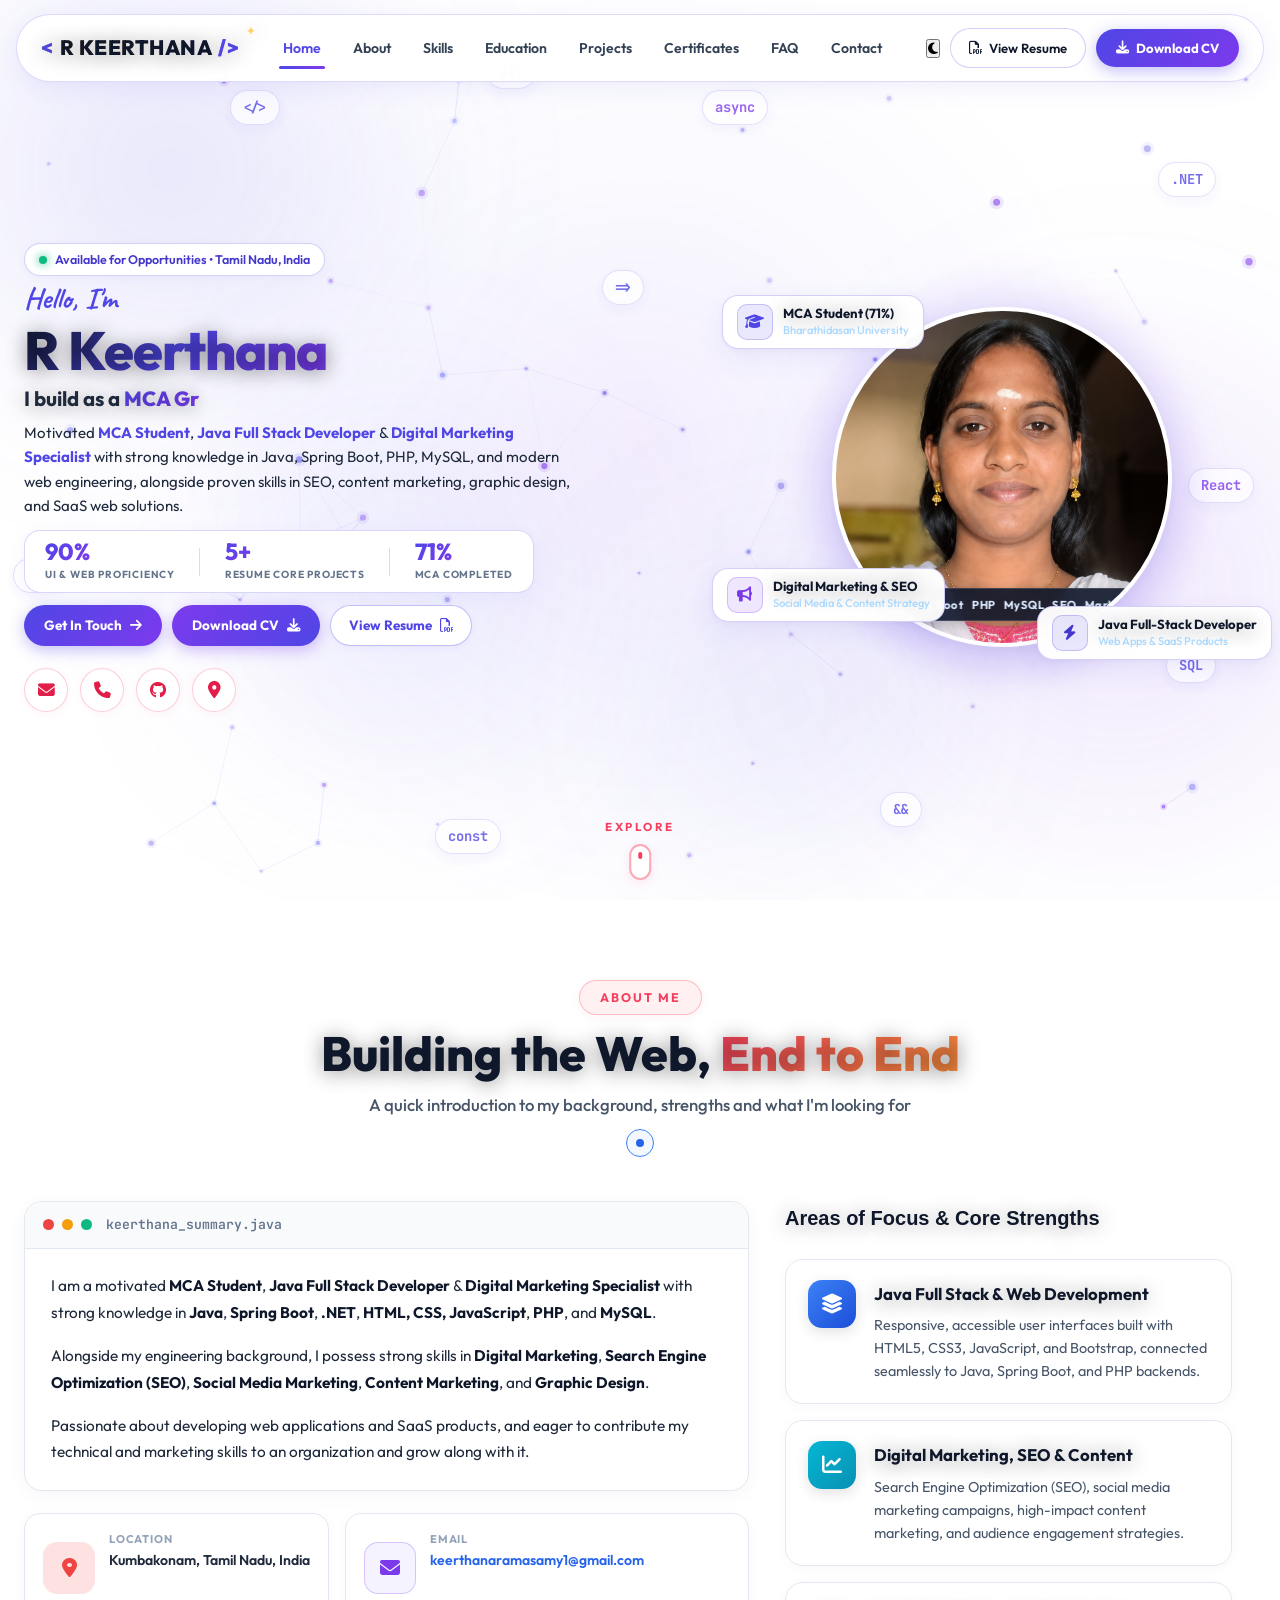
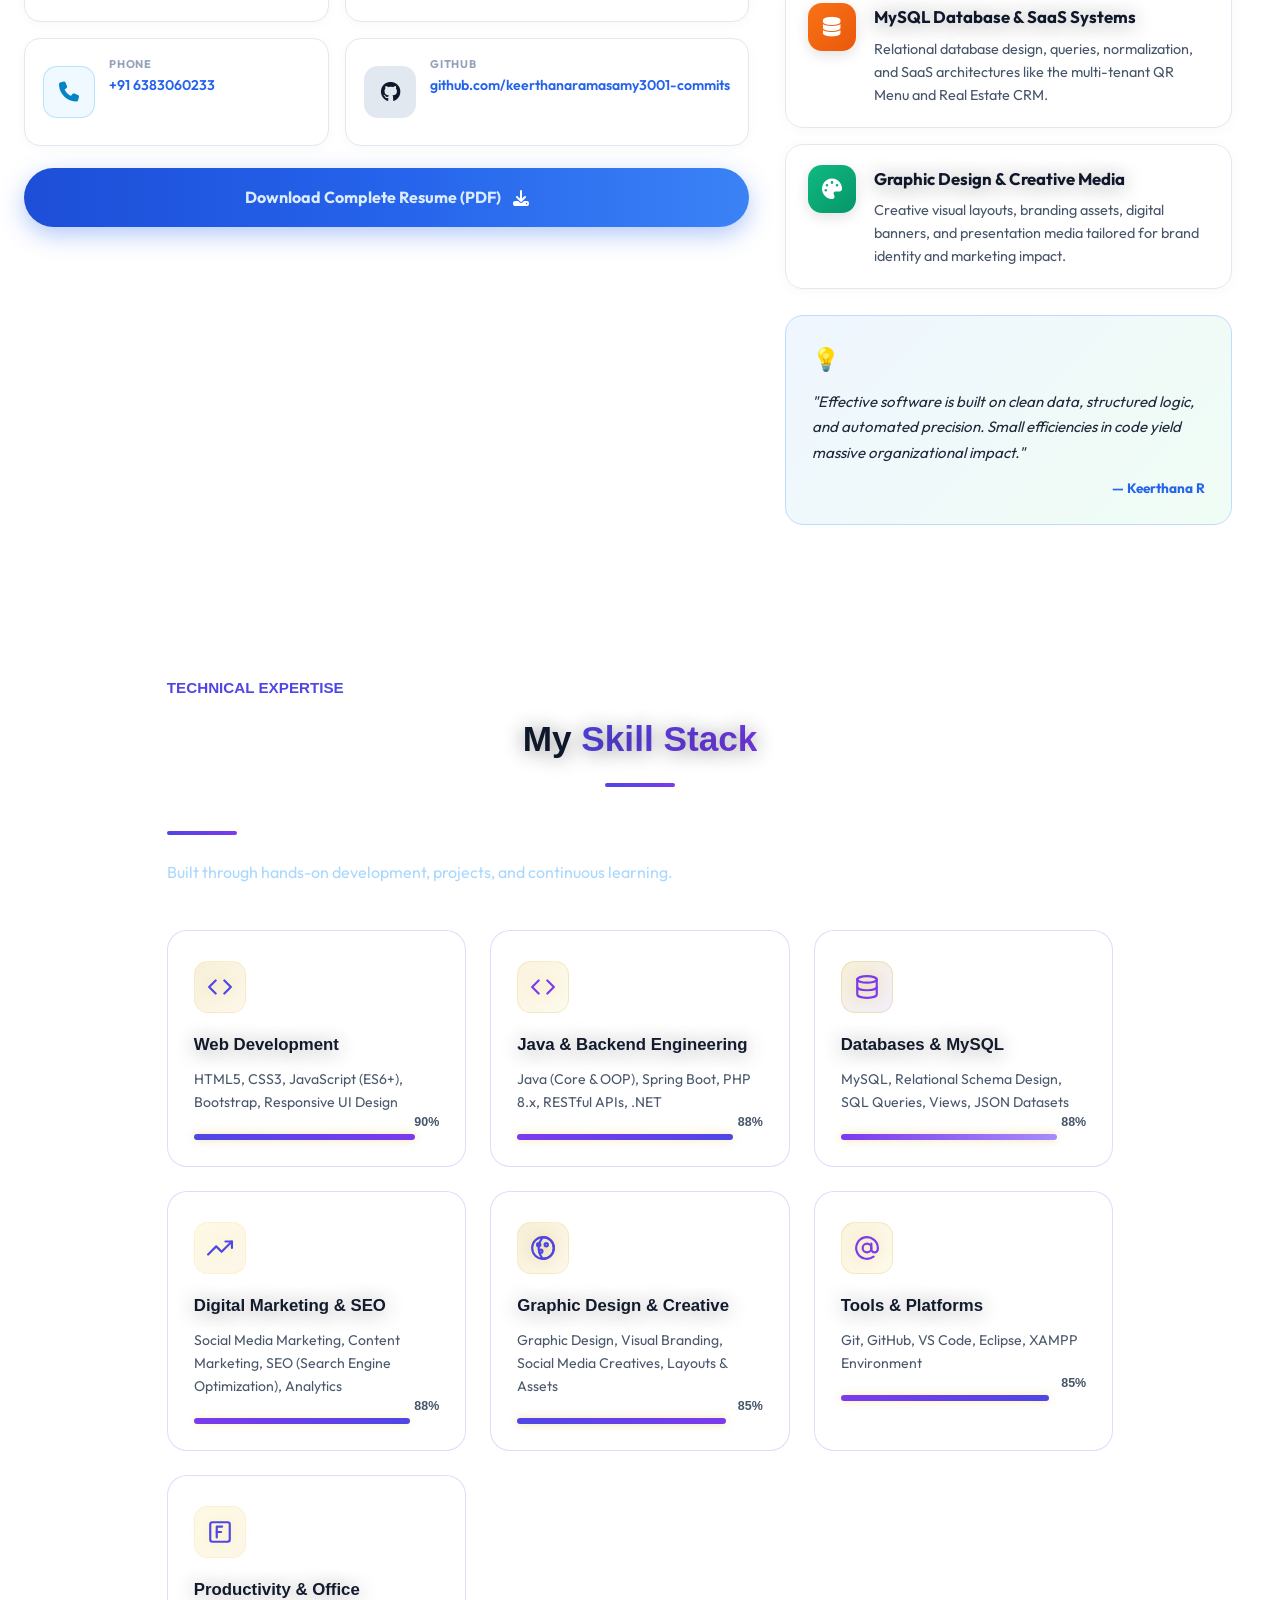
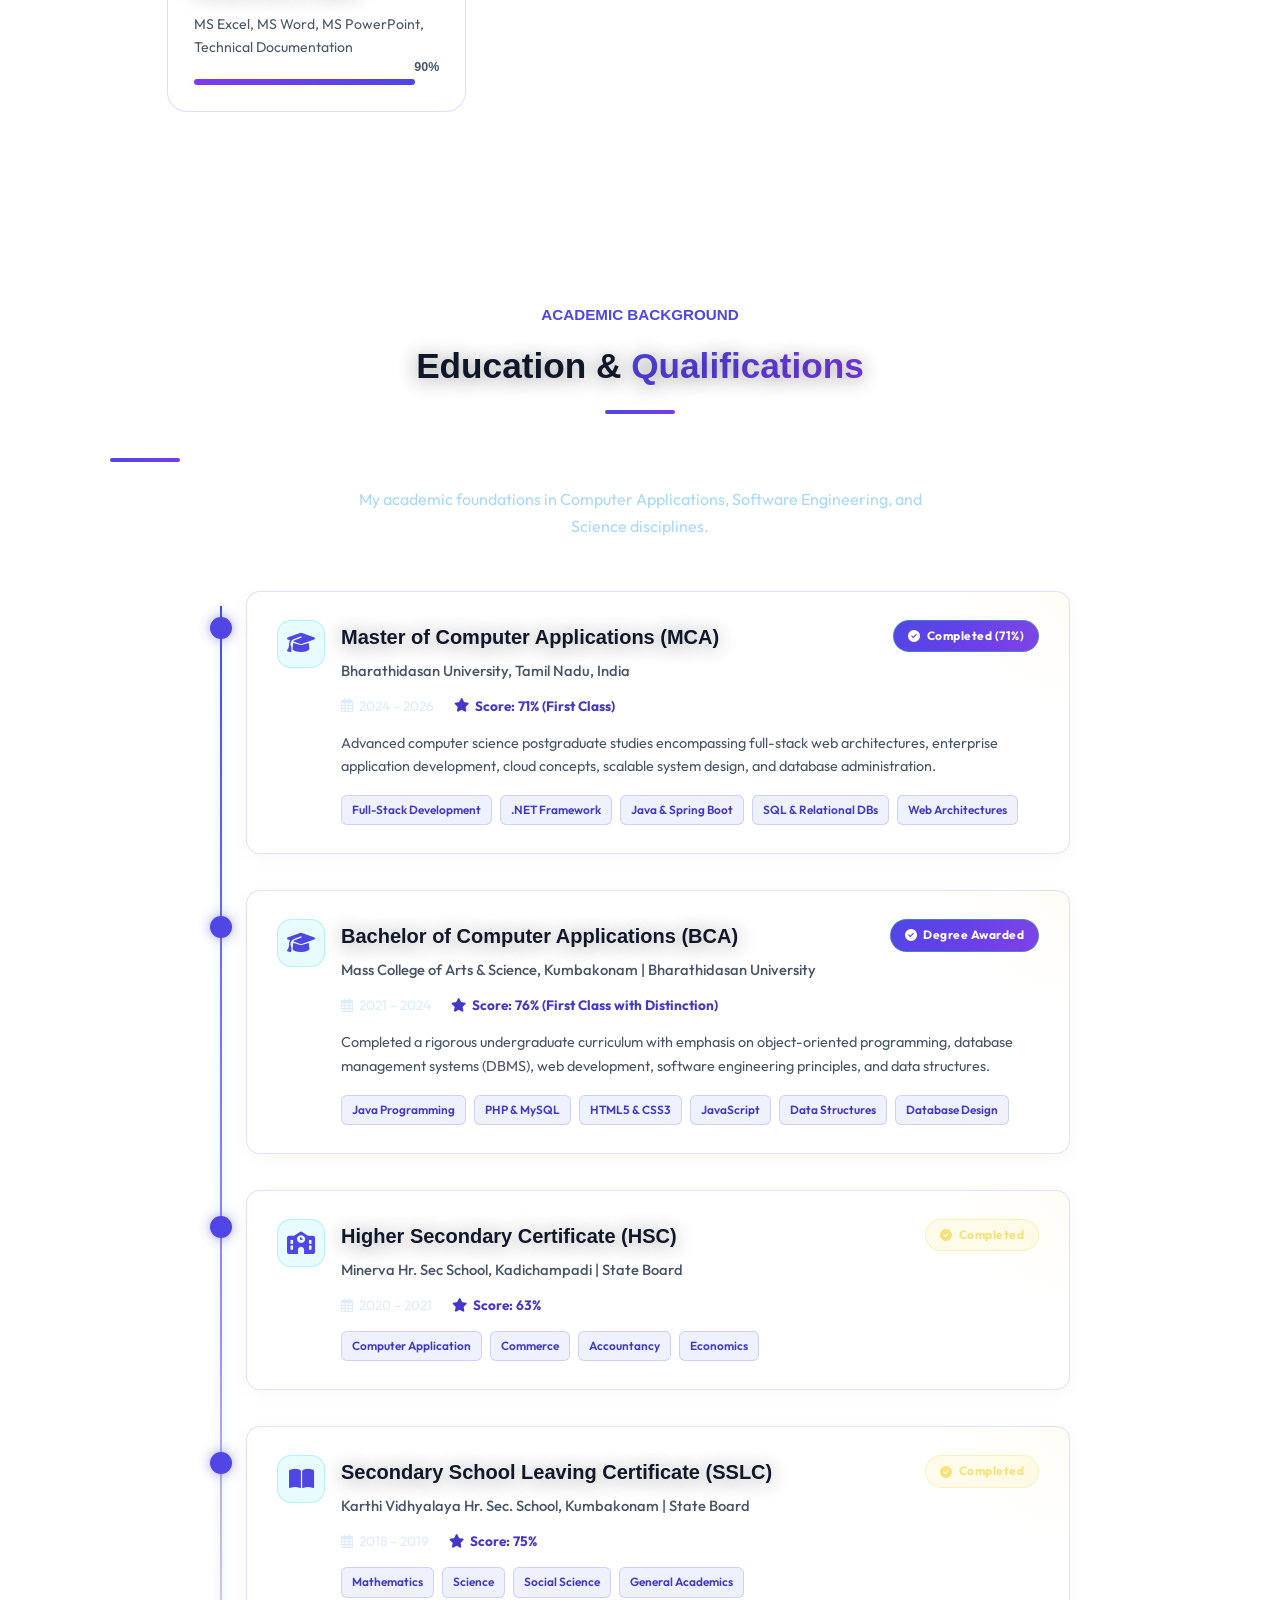
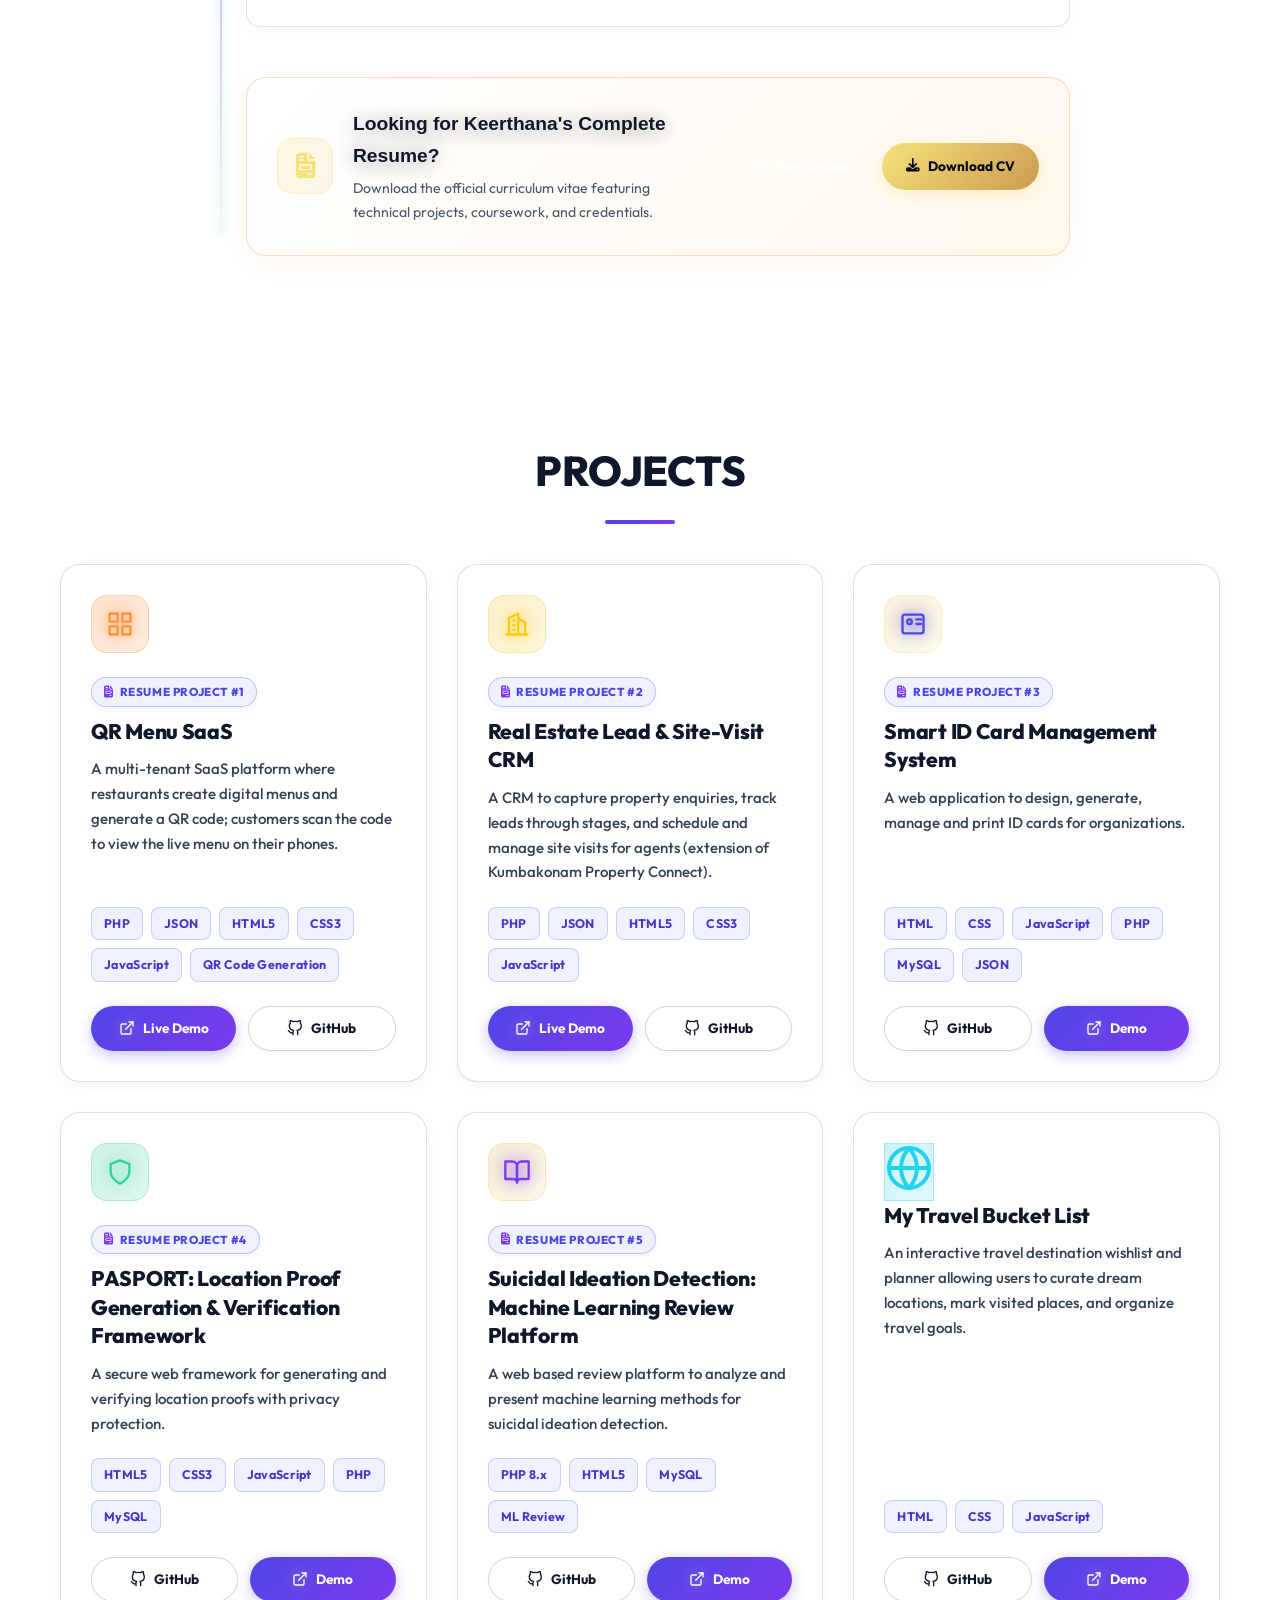
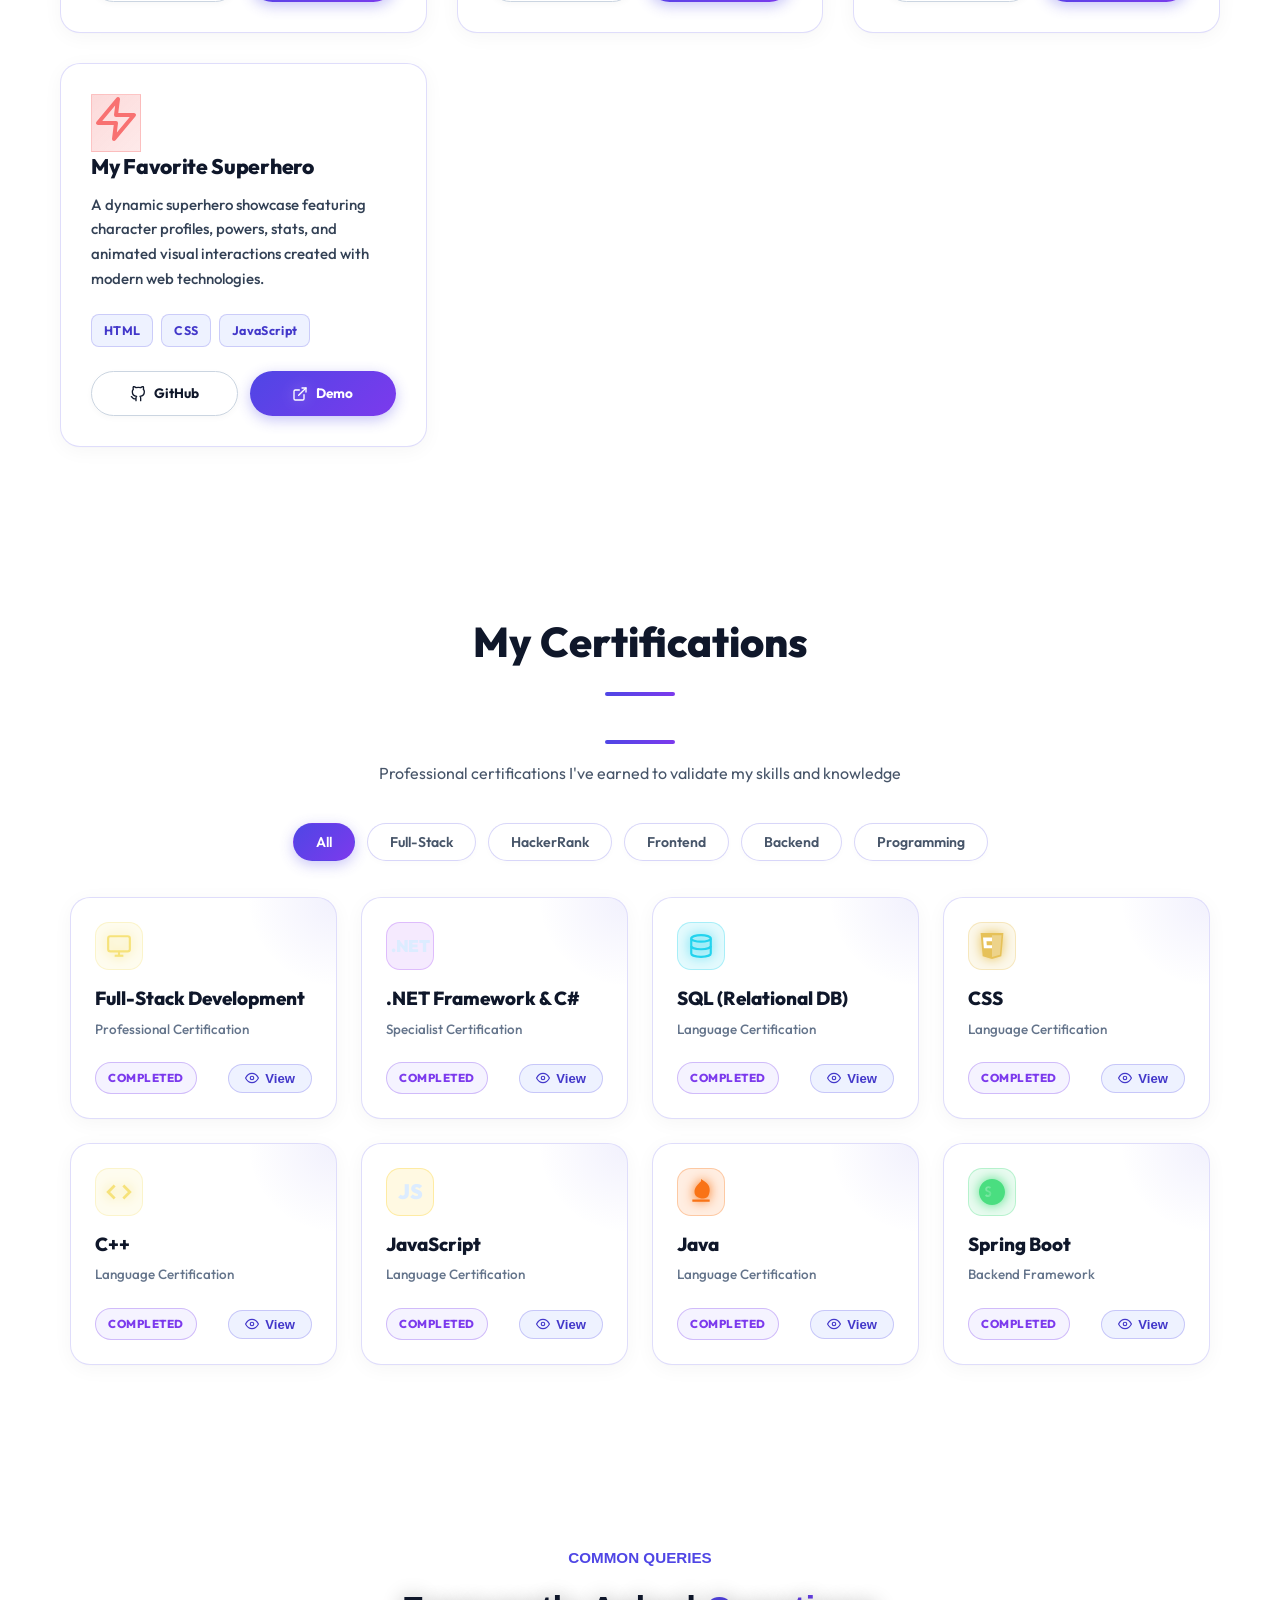
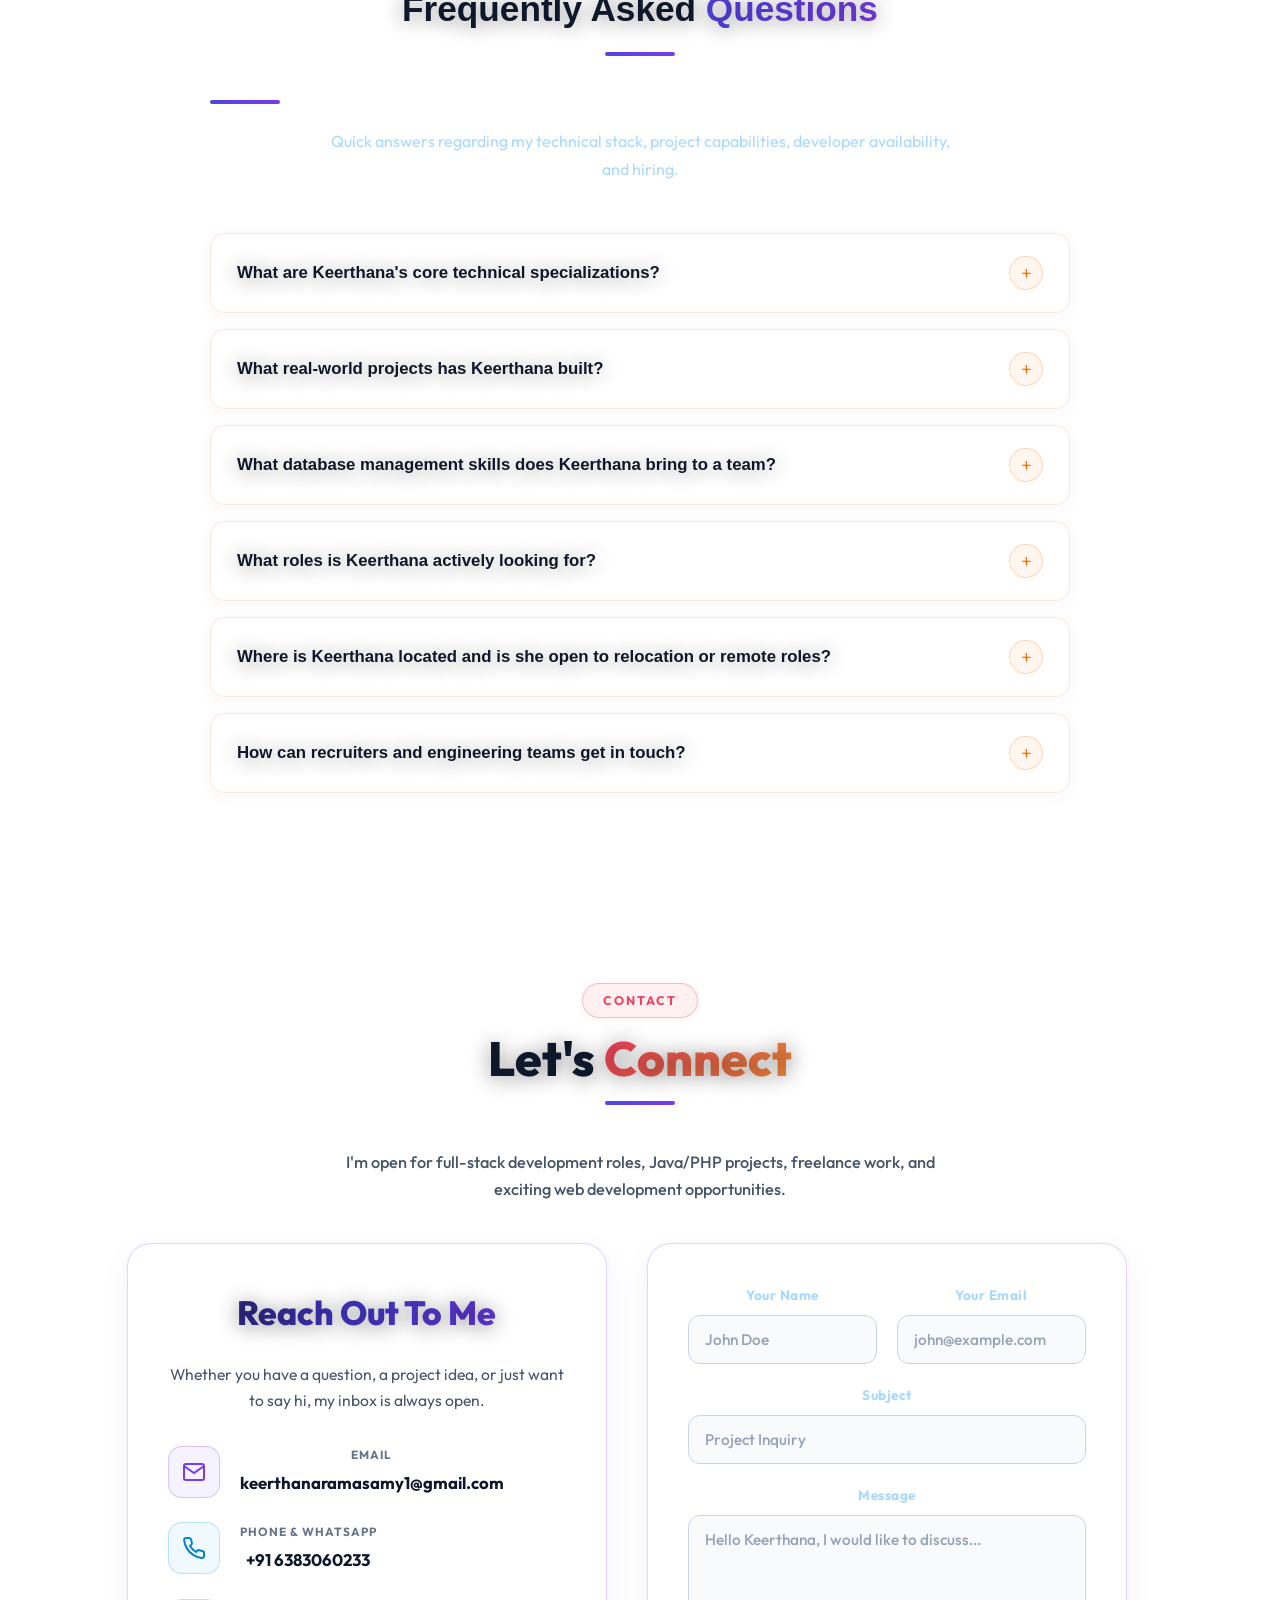
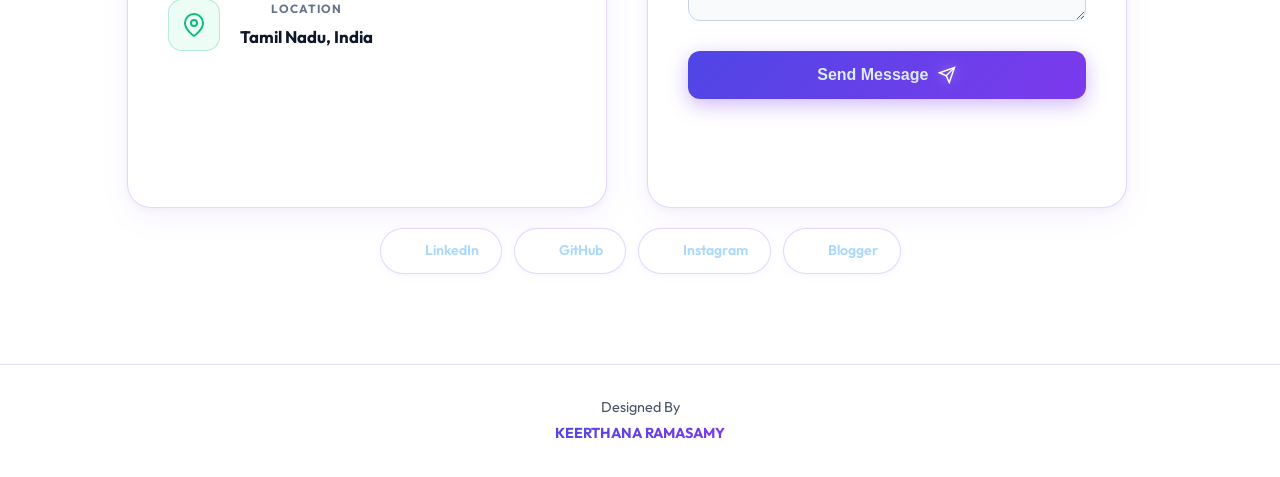
==== commit 1e3528c9: "Update SEO keywords in index.html" ====
--- a/index.html
+++ b/index.html
@@ -10,7 +10,7 @@
 
     <!-- SEO Meta Keywords & Description -->
     <meta name="keywords"
-        content="R Keerthana, Keerthana R, Java Full Stack Developer, Digital Marketing Specialist, SEO Specialist, Content Marketing, Social Media Marketing, Graphic Design, MCA Student, PHP MySQL Developer, Spring Boot, Web Developer, Web Designer, Bharathidasan University, Kumbakonam Web Developer, Tamil Nadu Software Engineer, HTML CSS JavaScript, Portfolio">
+        content="R Keerthana, Keerthana R,Portfolio, Java Full Stack Developer, Digital Marketing Specialist, SEO Specialist, Content Marketing, Social Media Marketing, Graphic Design, MCA Student, PHP MySQL Developer, Spring Boot, Web Developer, Web Designer, Bharathidasan University, Kumbakonam Web Developer, Tamil Nadu Software Engineer, HTML CSS JavaScript, Portfolio">
     <meta name="description"
         content="Official Portfolio of R Keerthana — MCA Student, Java Full Stack Developer & Digital Marketing Specialist with expertise in Spring Boot, PHP, MySQL, SEO, Content Marketing, and modern responsive web applications.">
     <meta name="author" content="R Keerthana">
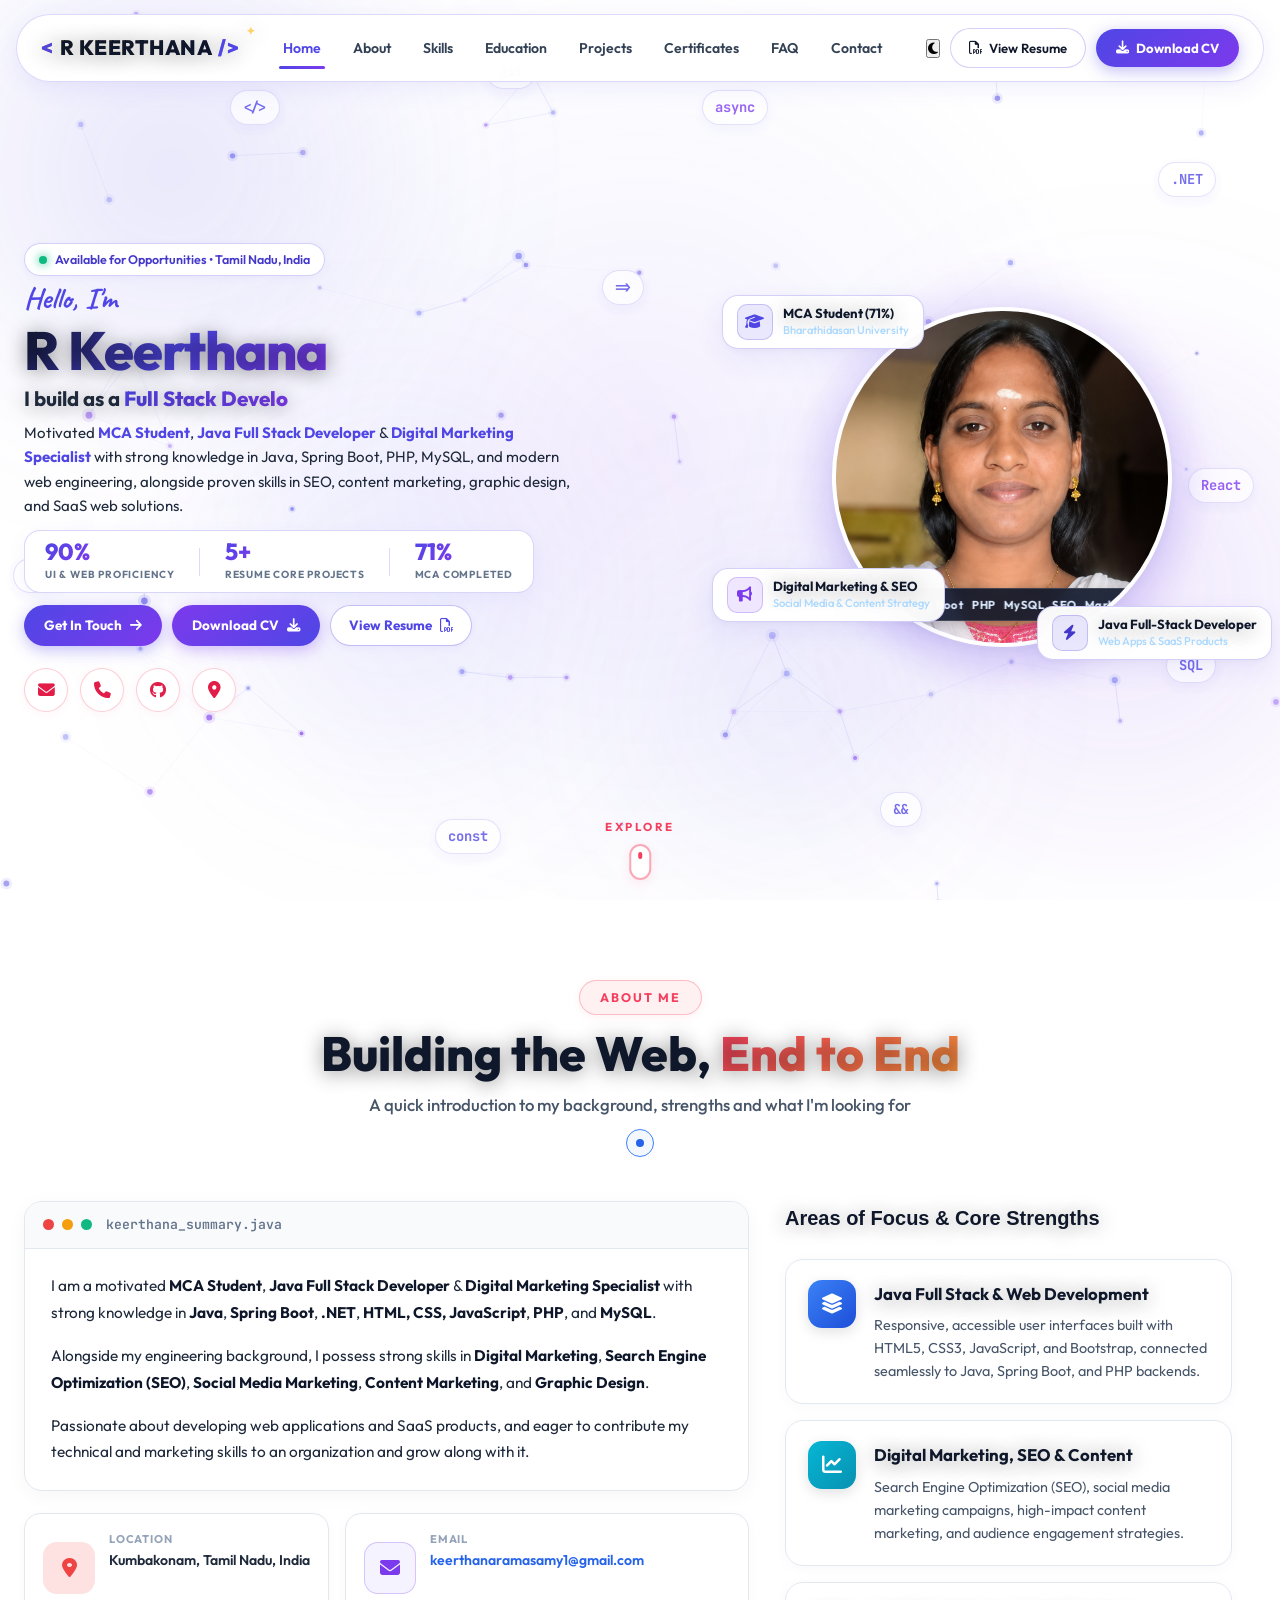
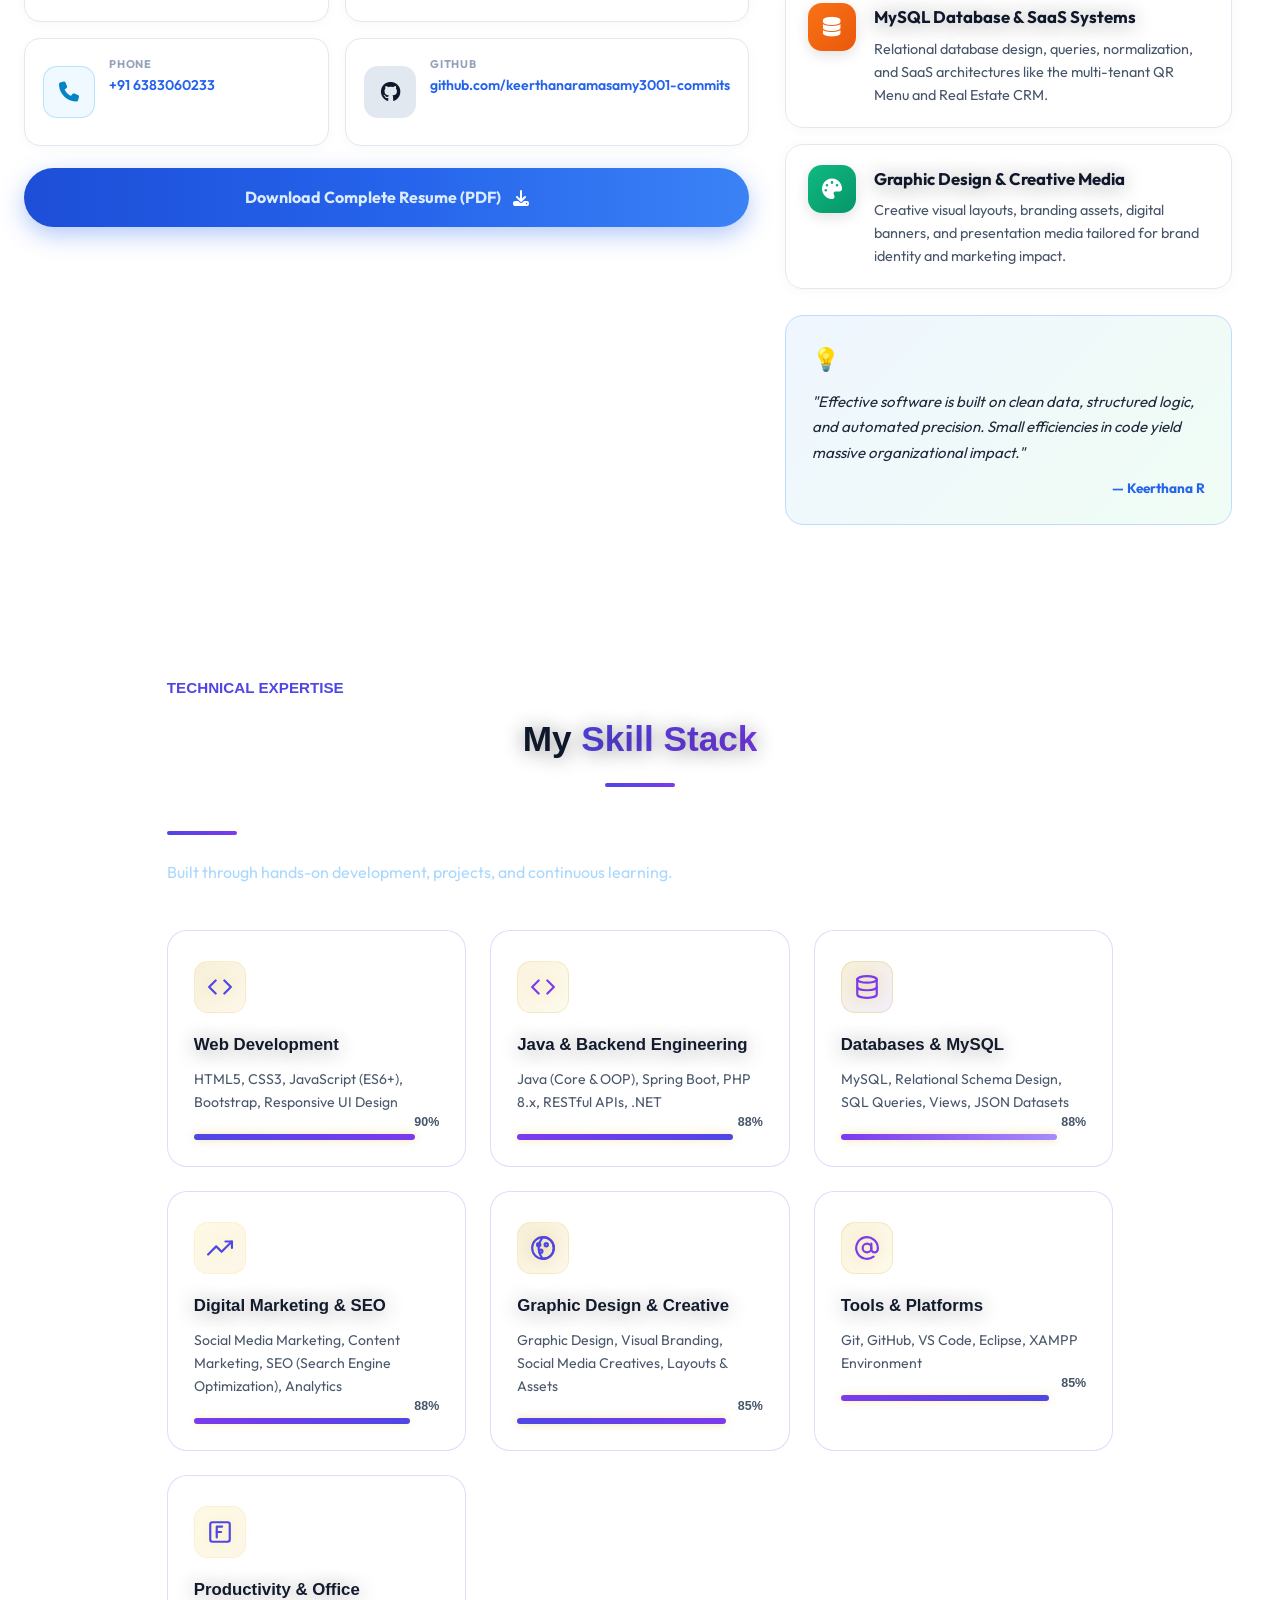
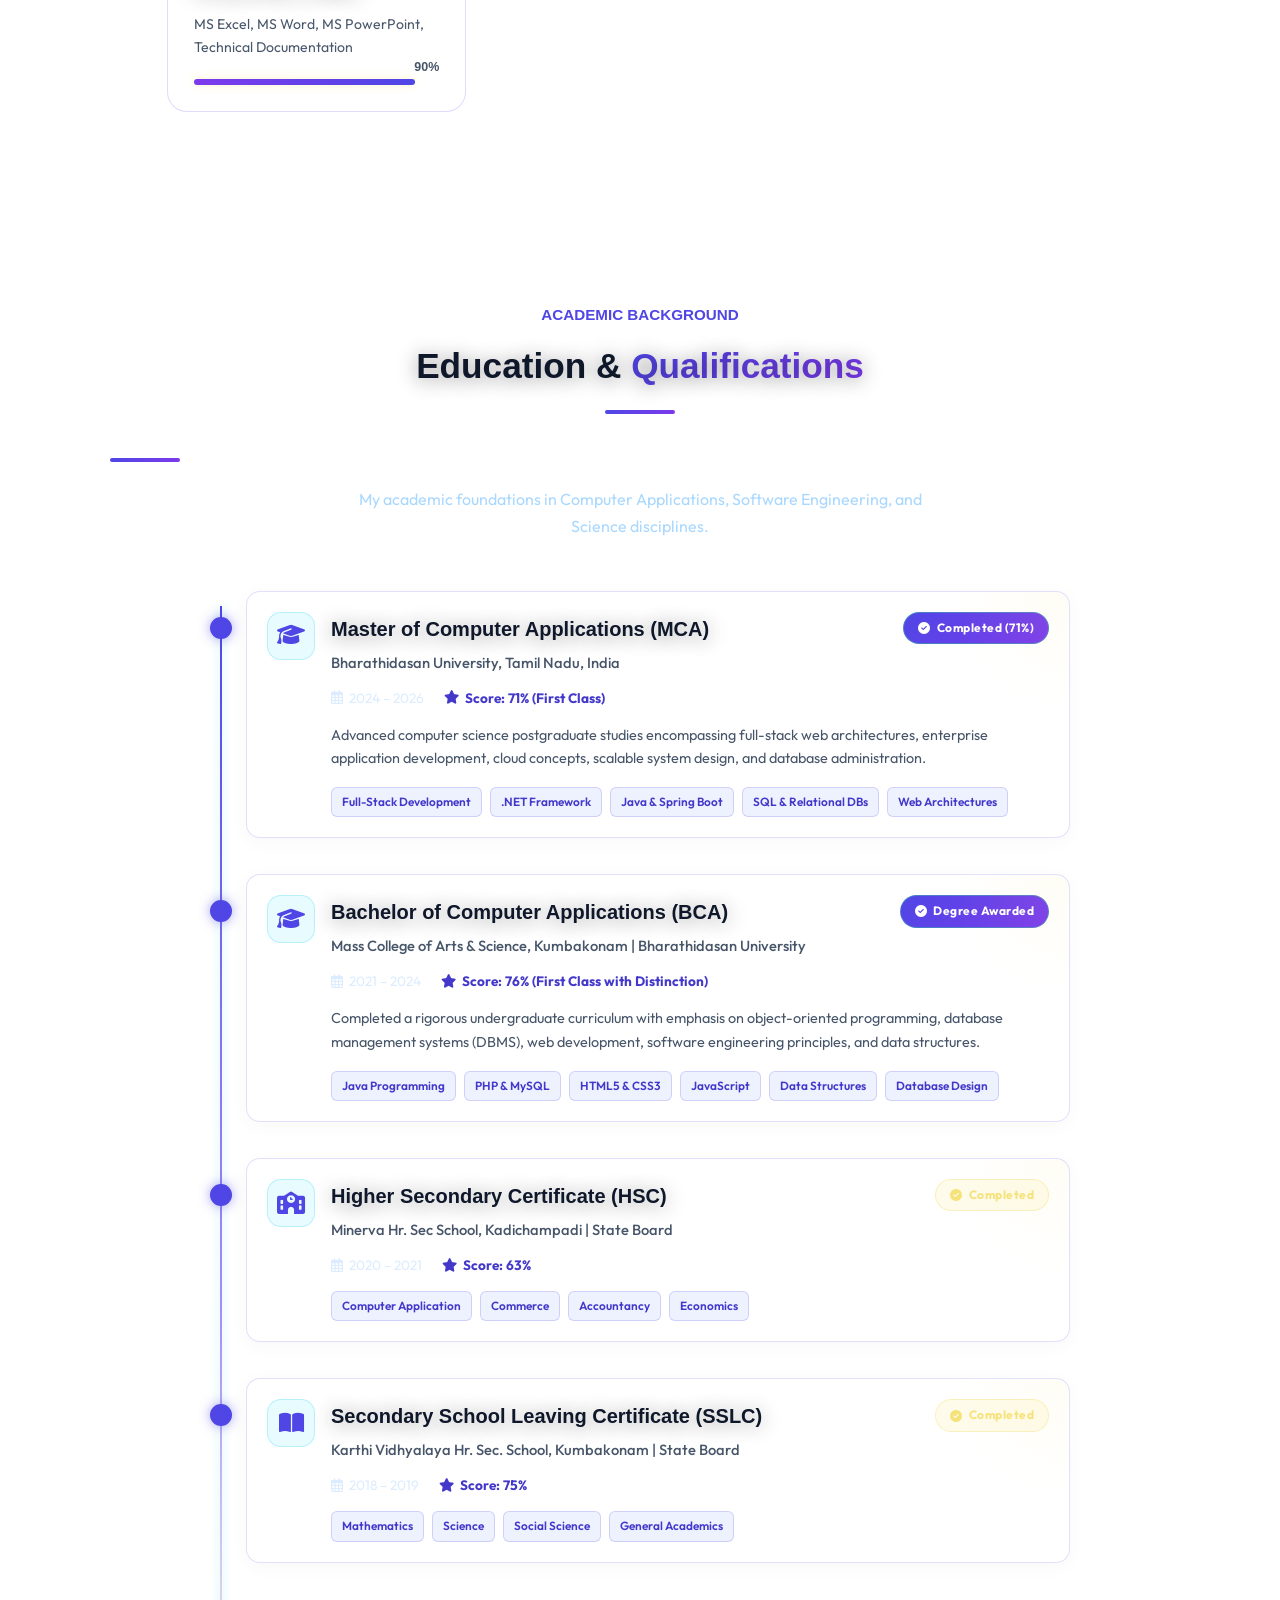
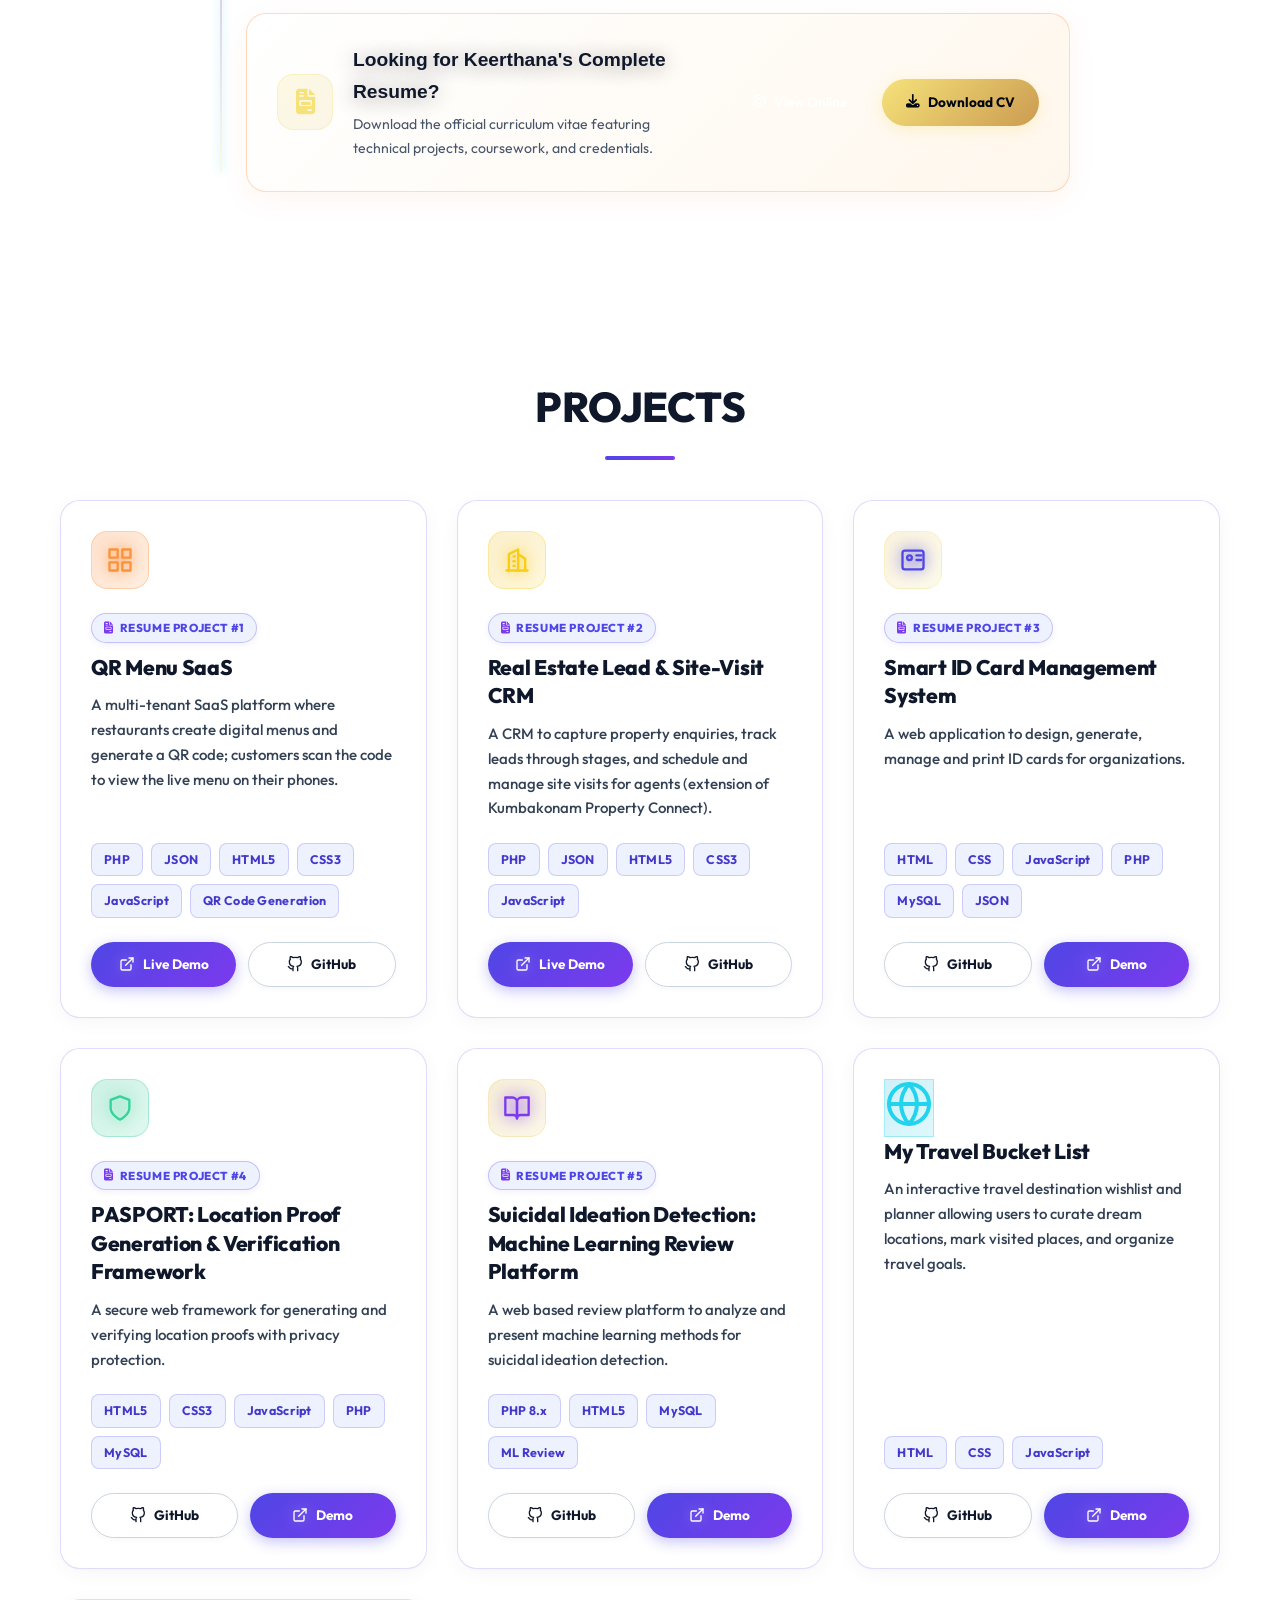
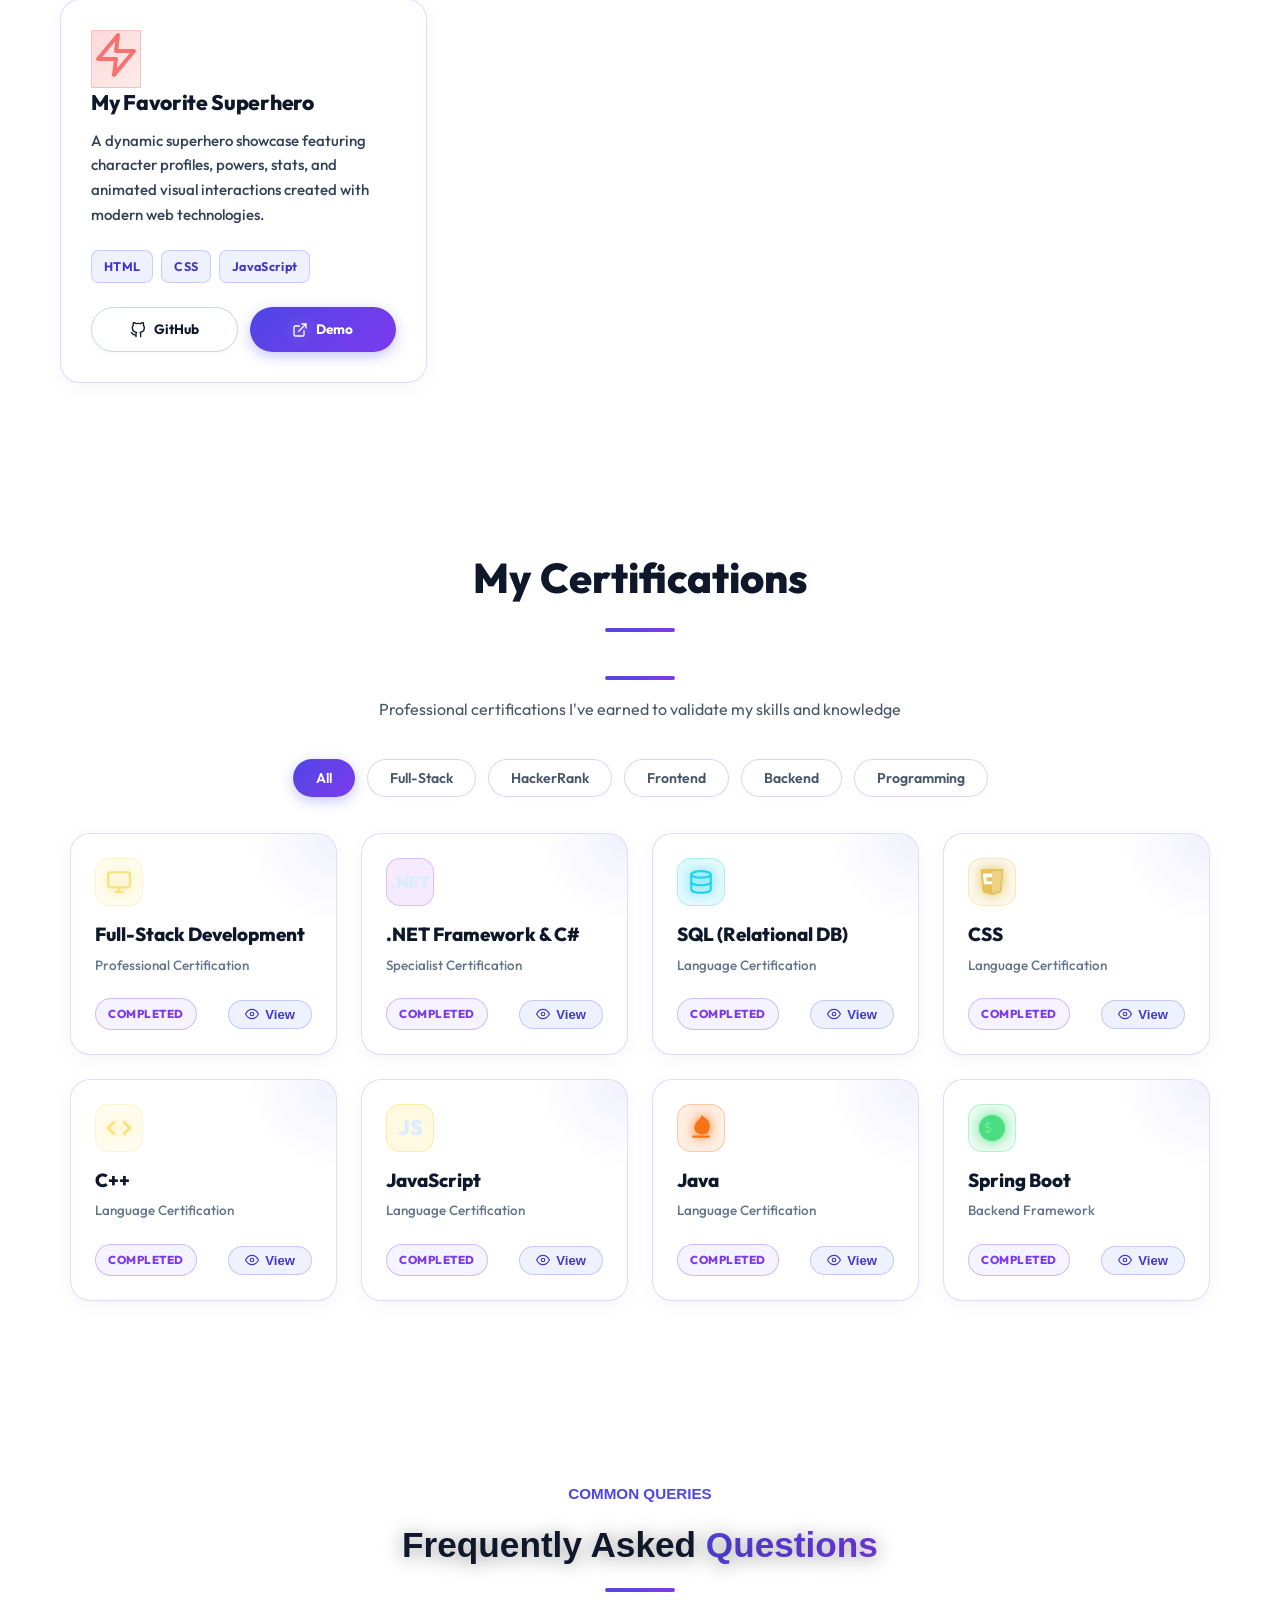
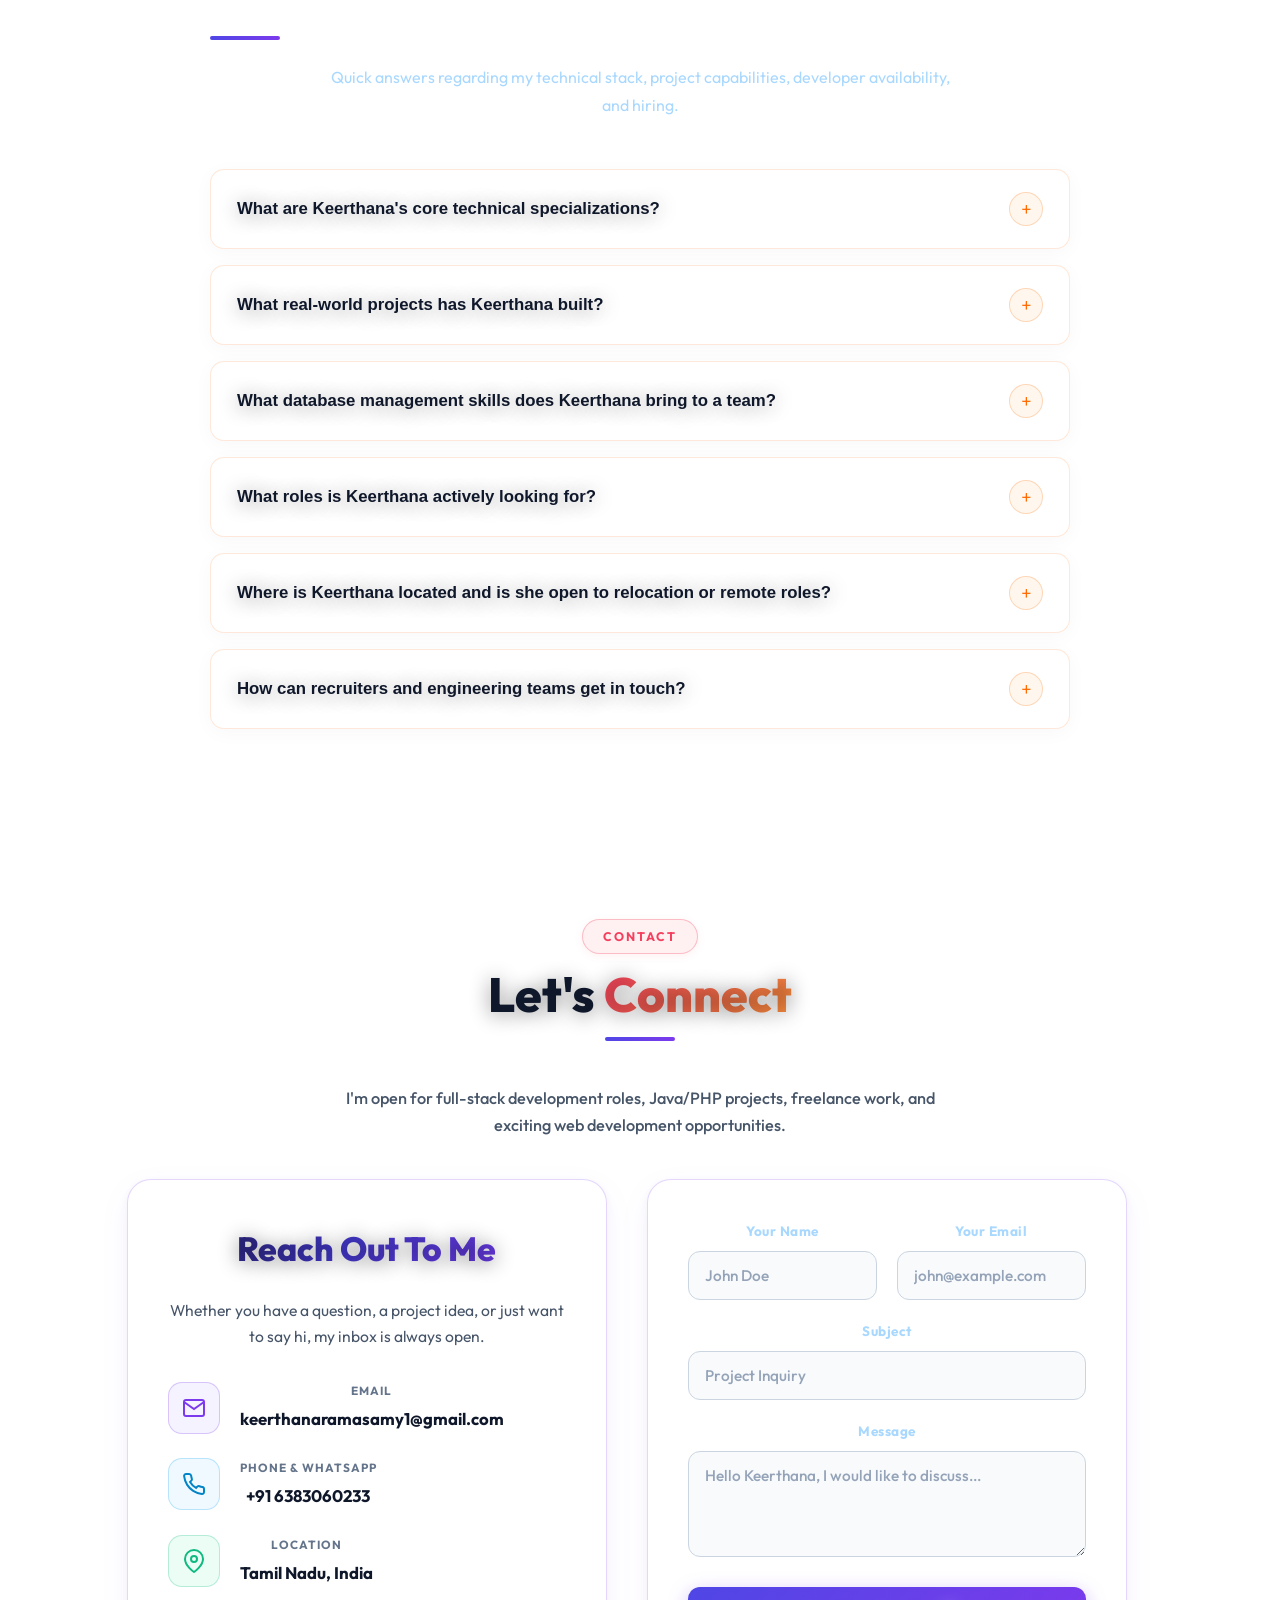
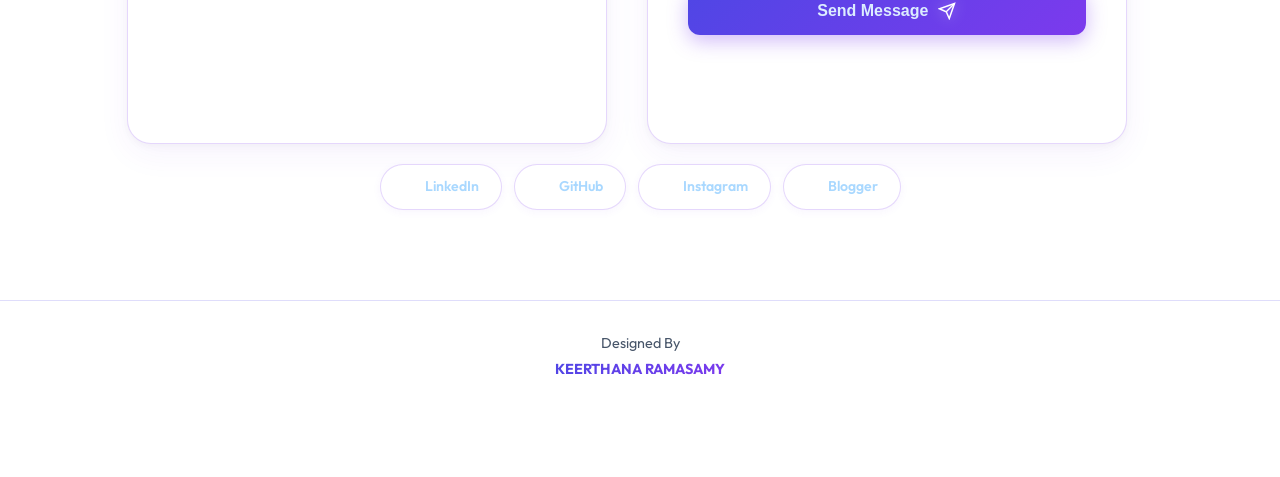
==== commit 34efe924: "Add Google site verification meta tag Added Google site verification meta tag for SEO." ====
--- a/index.html
+++ b/index.html
@@ -5,6 +5,7 @@
 
     <meta charset="UTF-8">
     <meta name="viewport" content="width=device-width, initial-scale=1.0">
+    <meta name="google-site-verification" content="e9hHRIrQN9f9PfRBF8v292ZKSNWJo83wYX3B6BEj0no" />
 
     <title>R Keerthana — Java Full Stack Developer &amp; Digital Marketing | Portfolio</title>
 
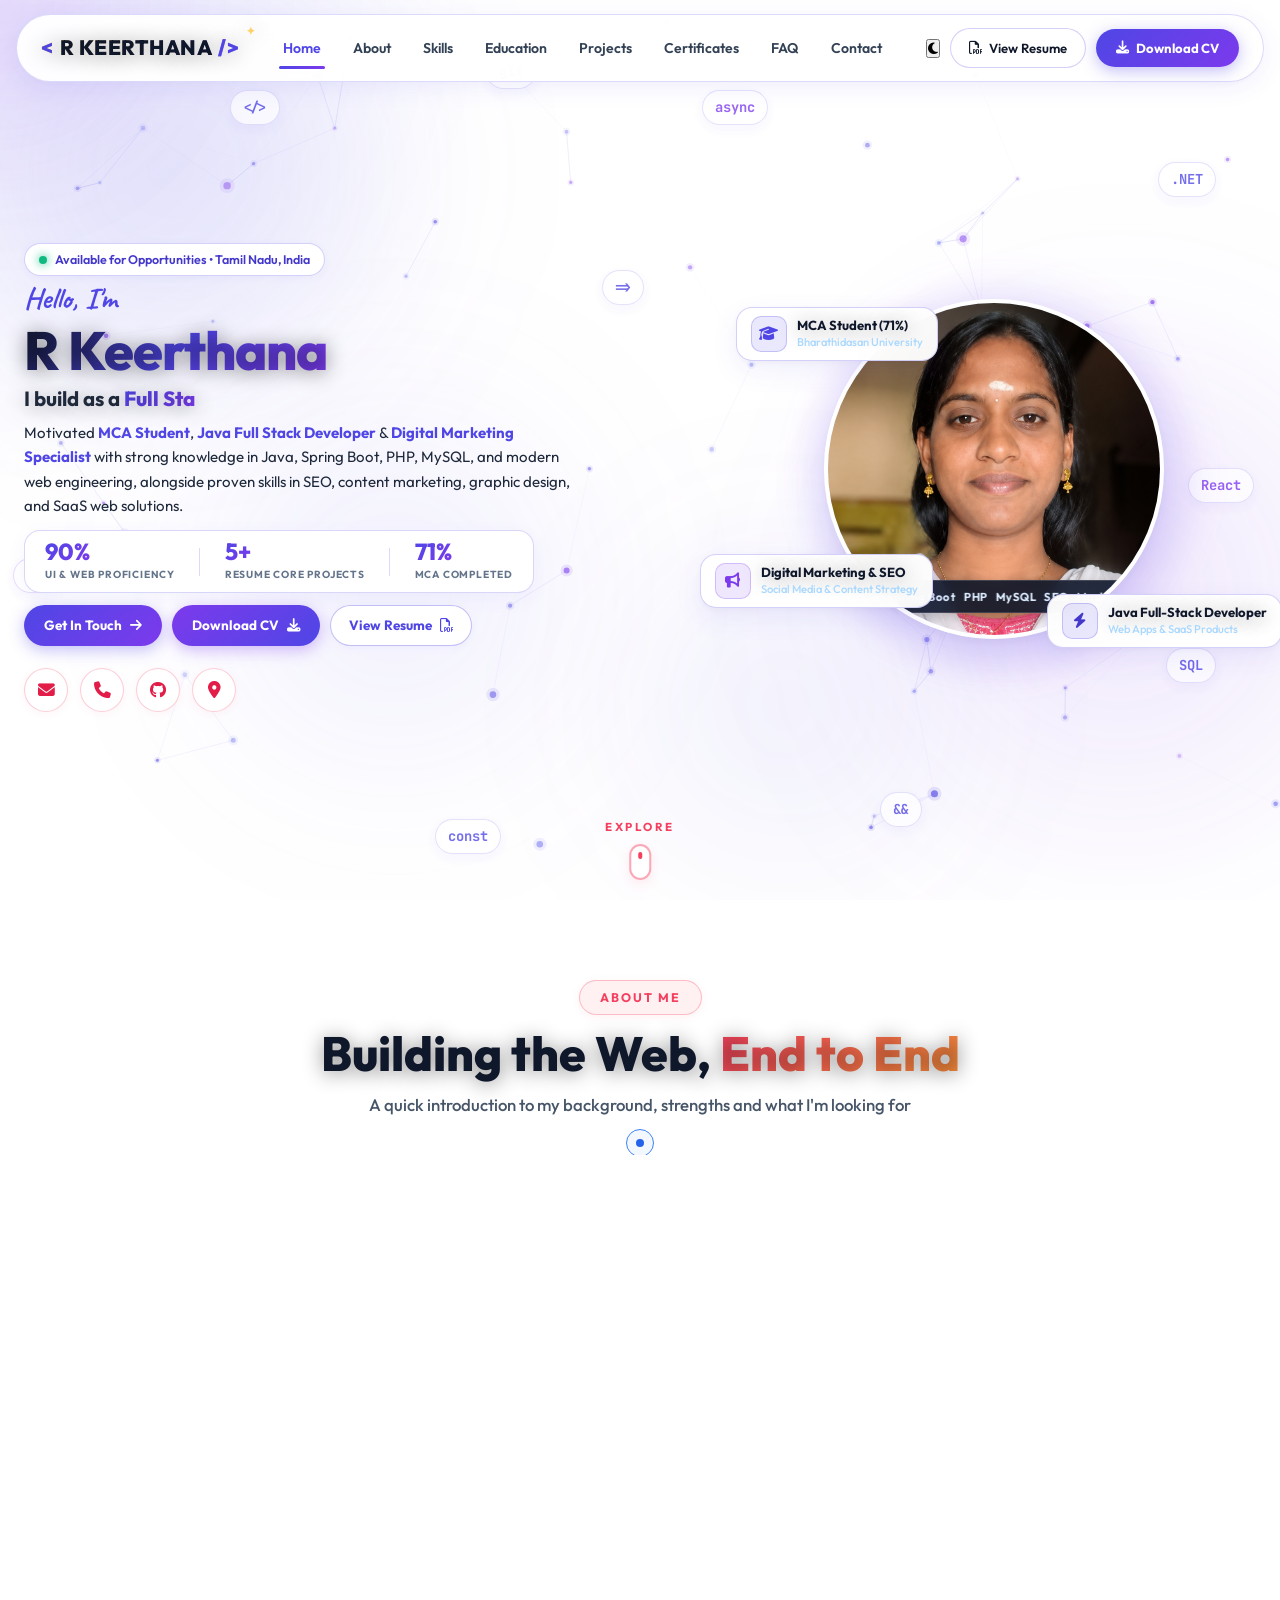
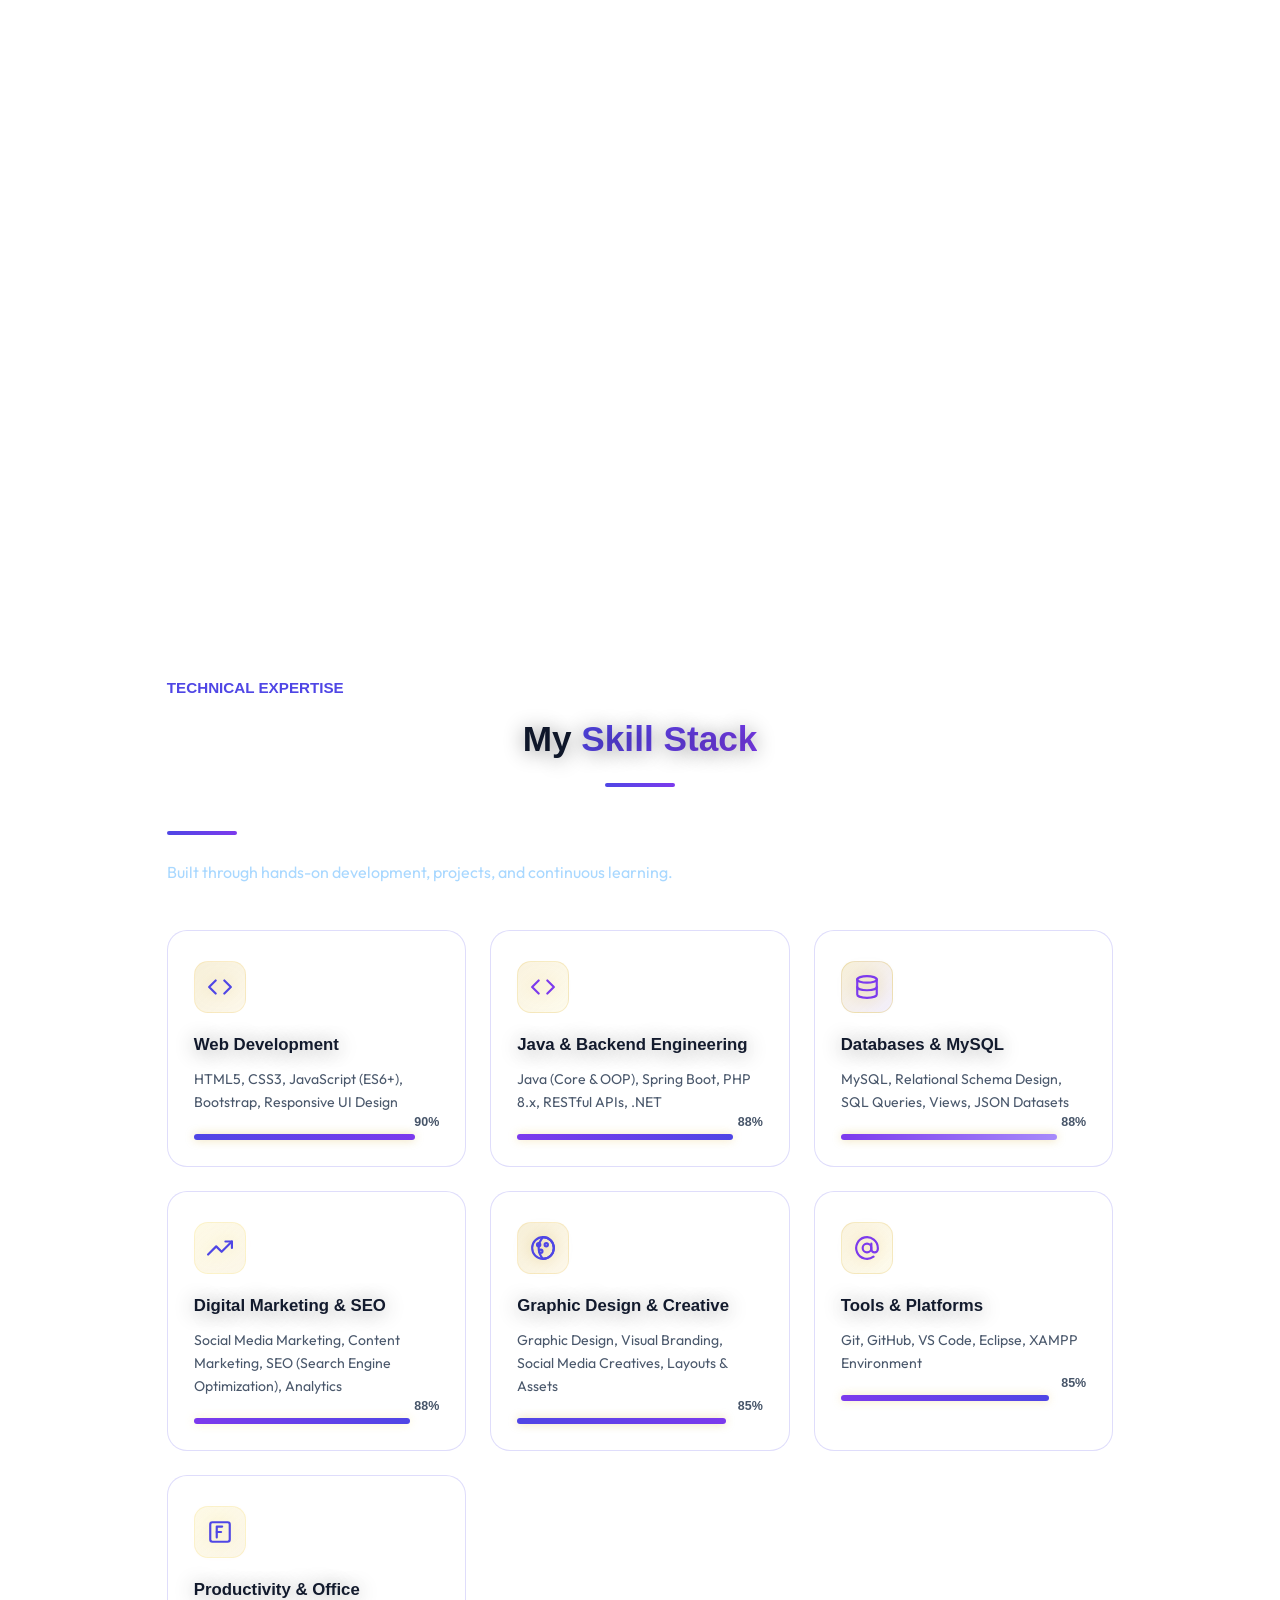
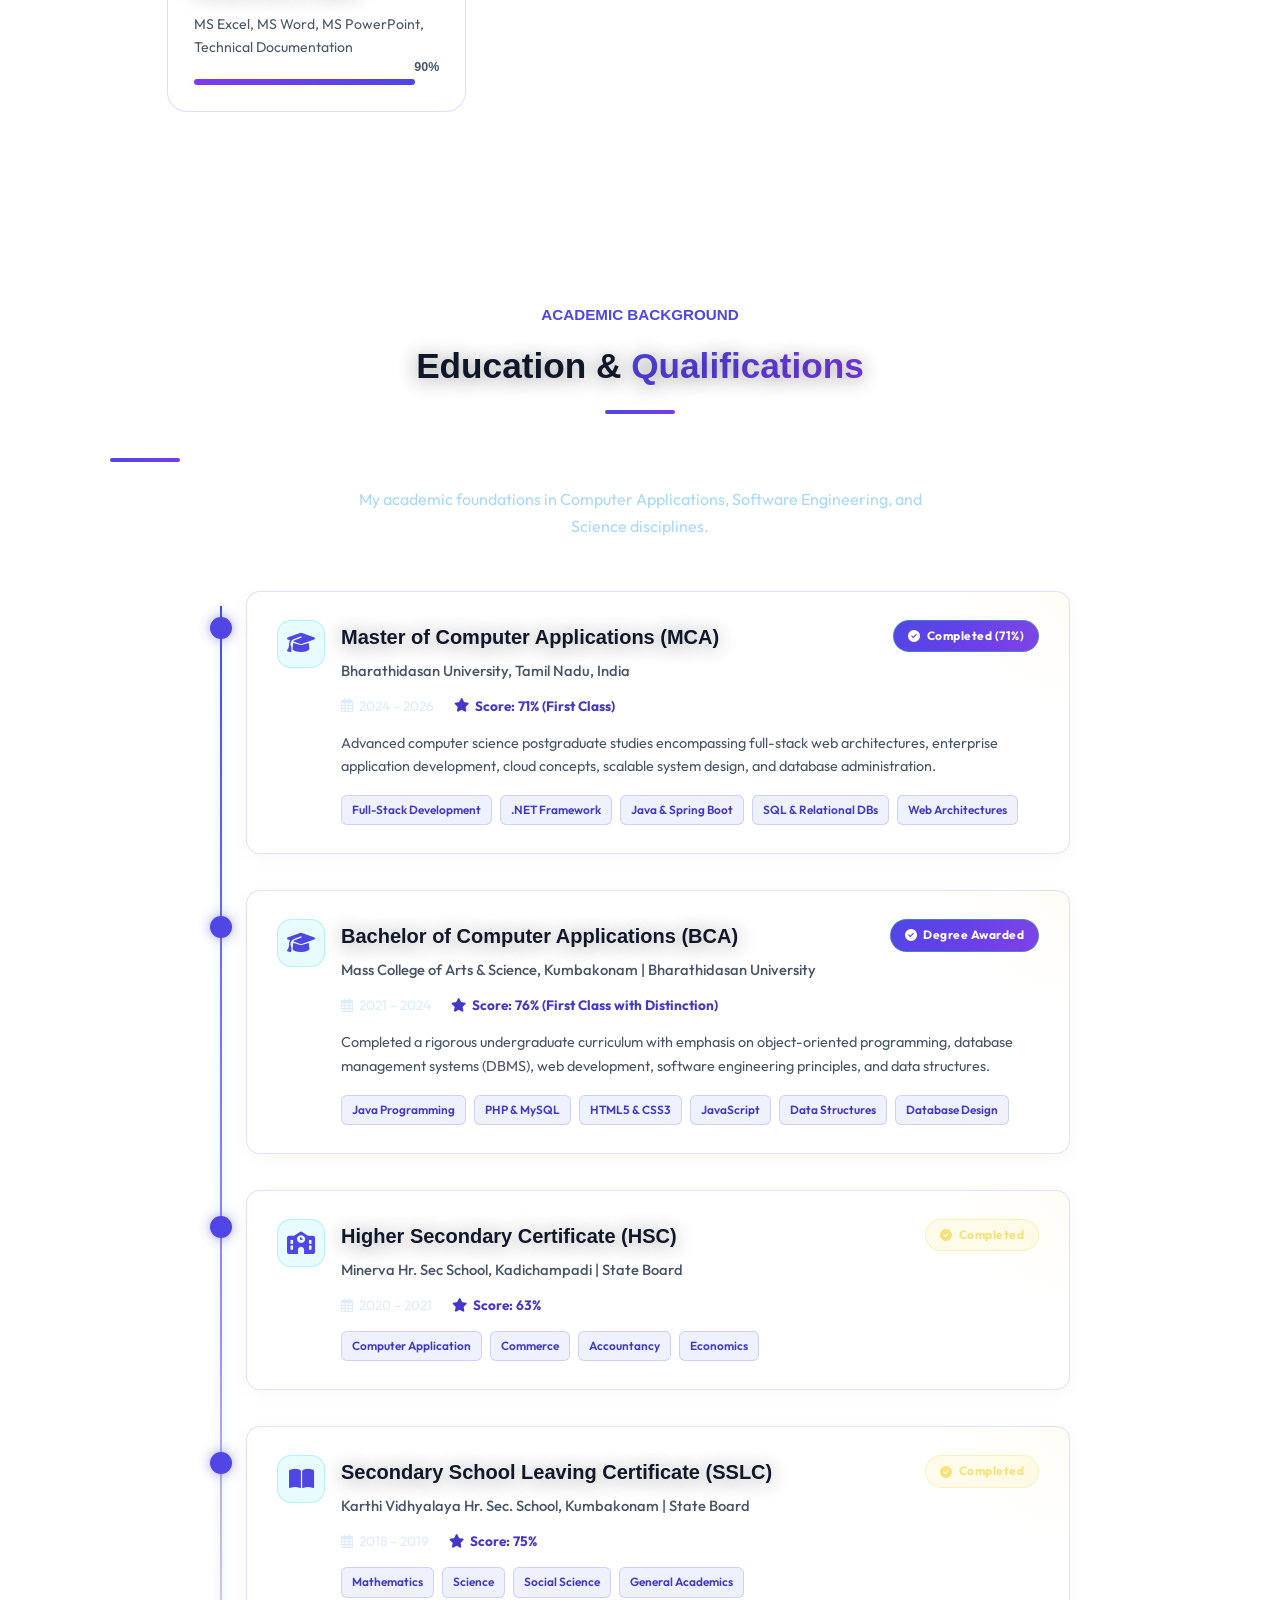
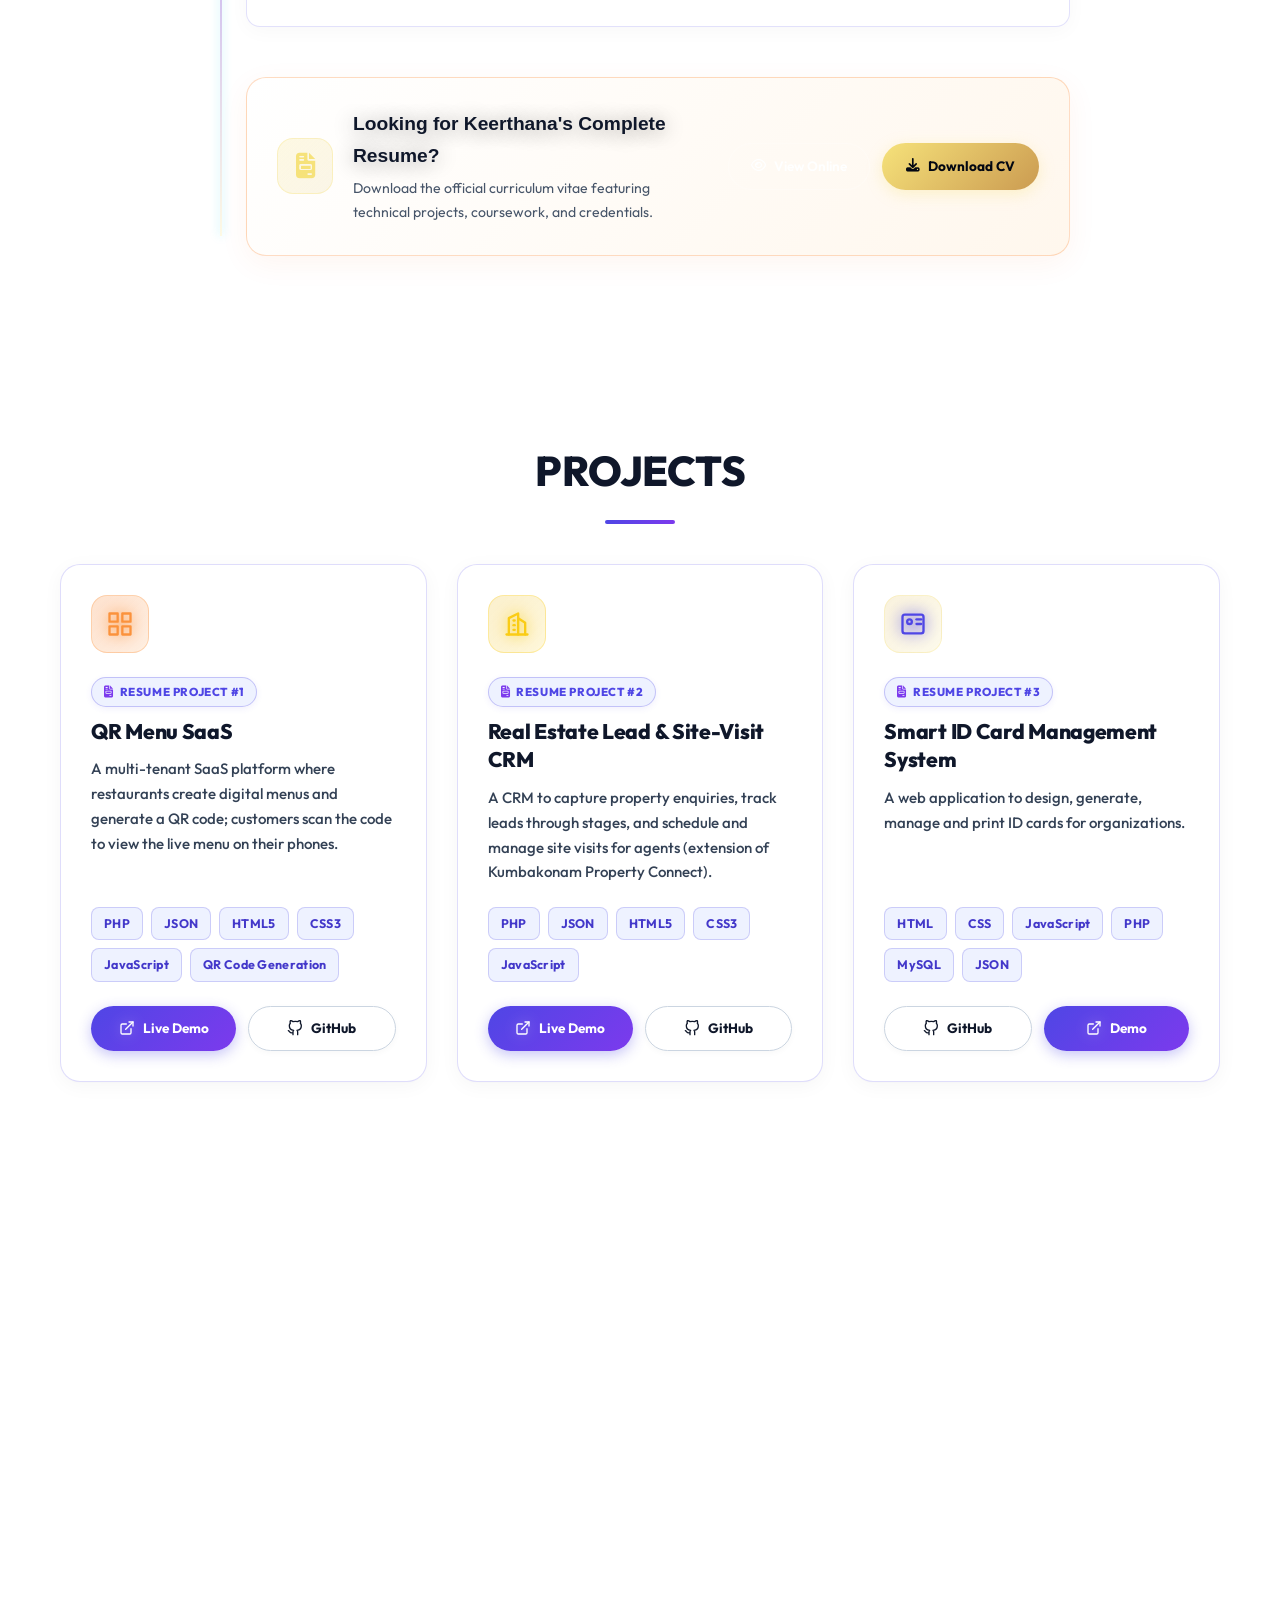
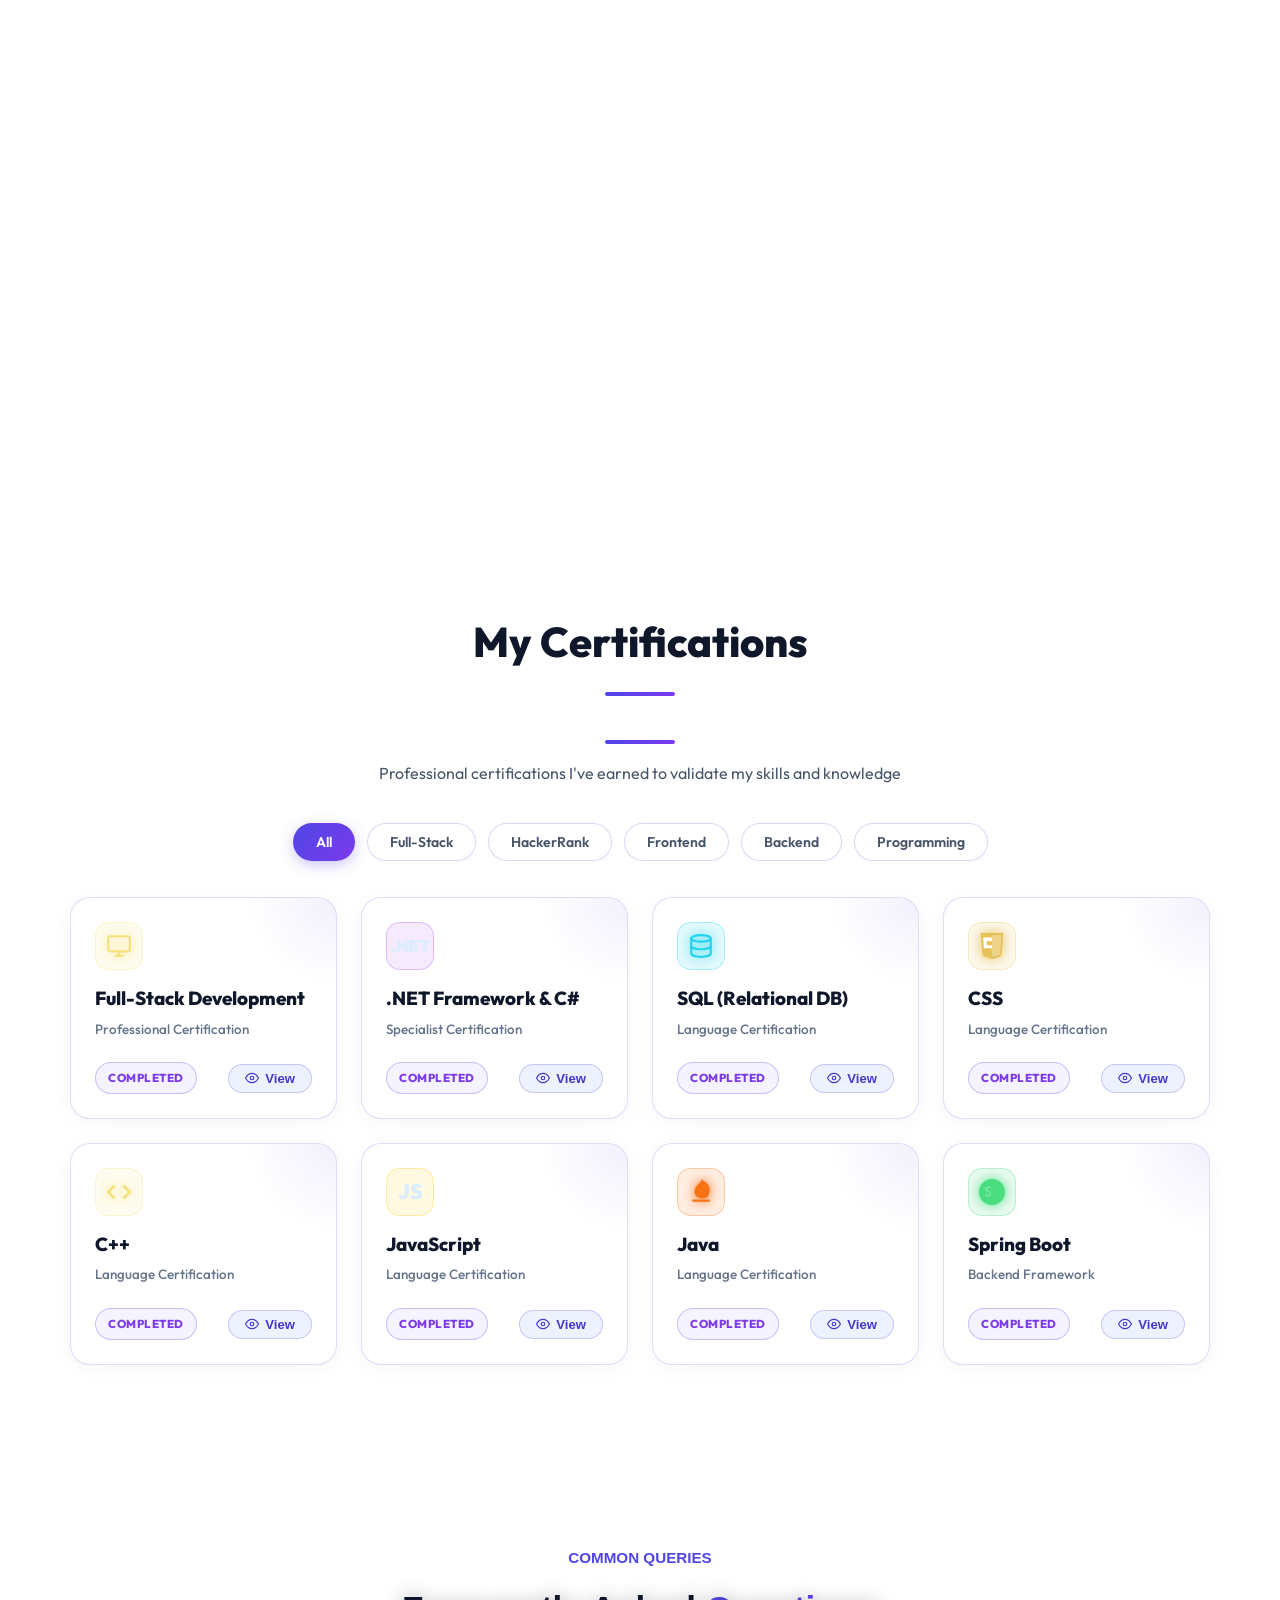
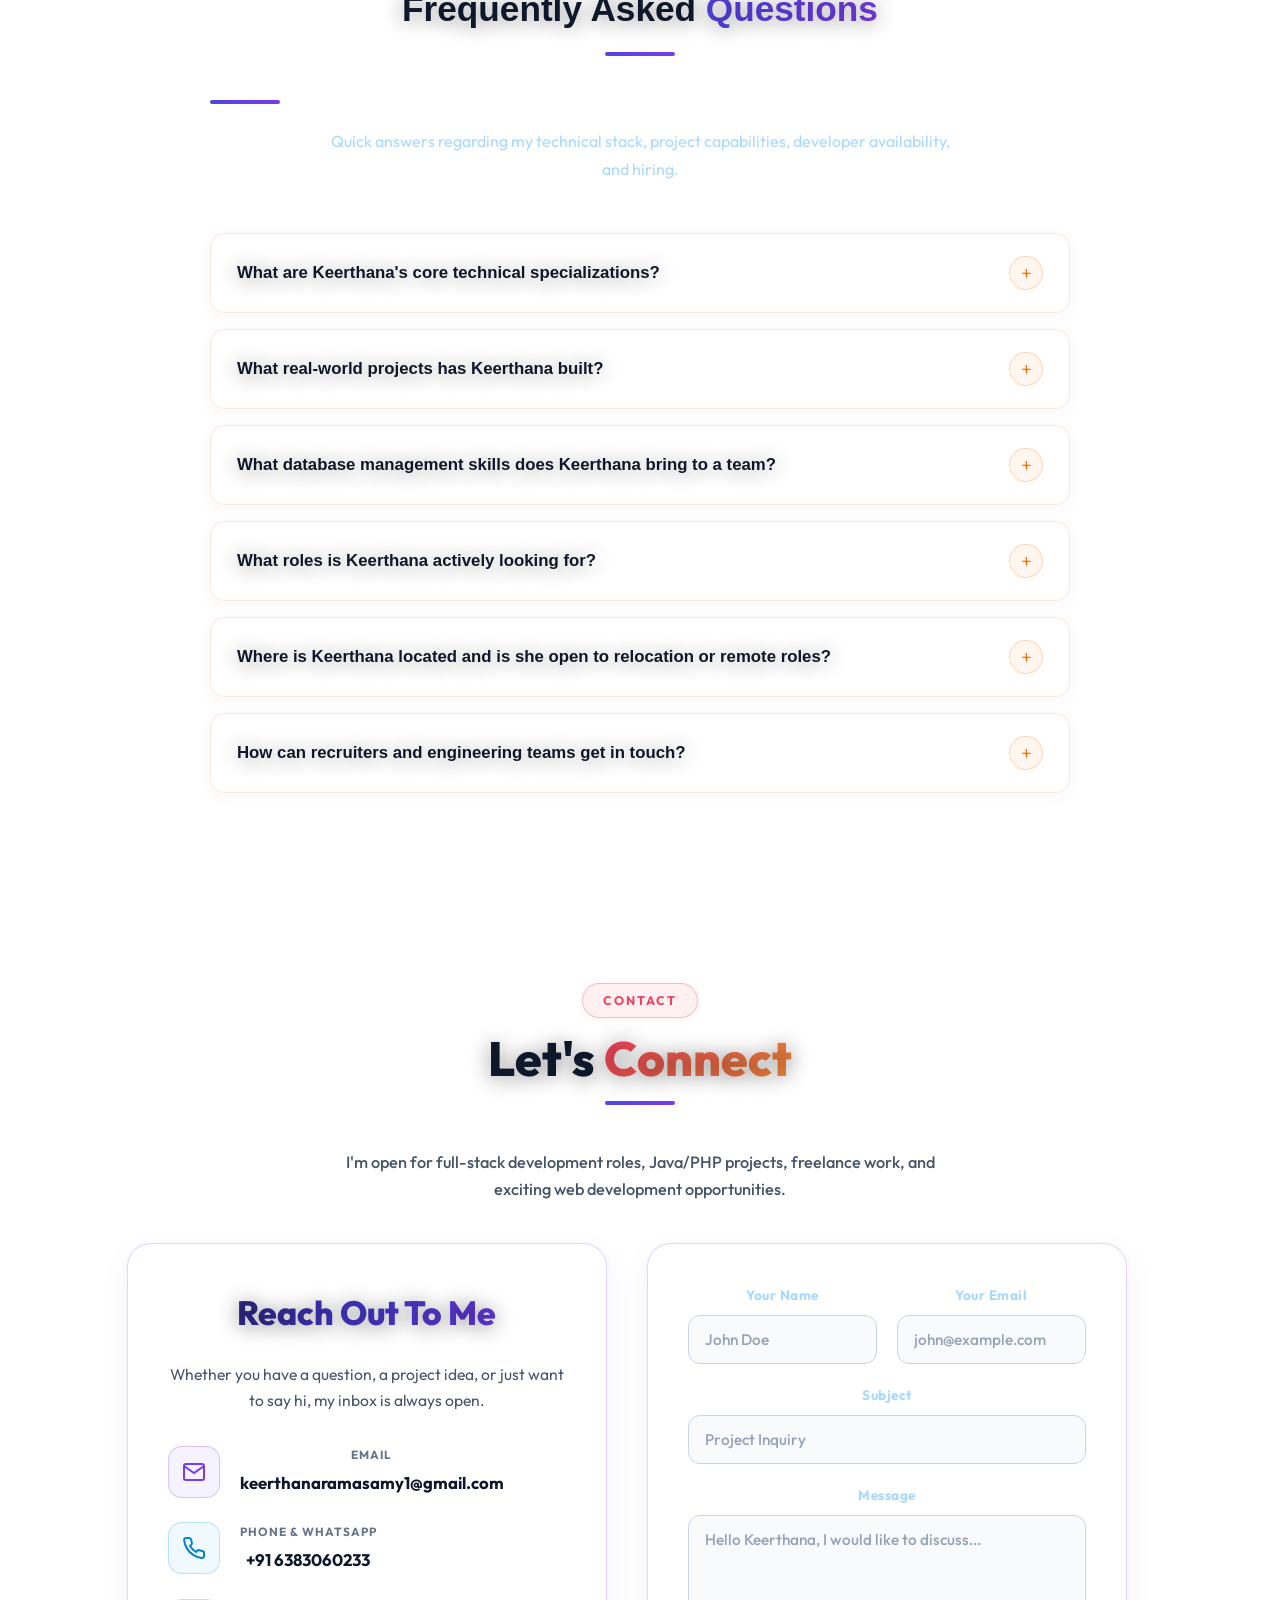
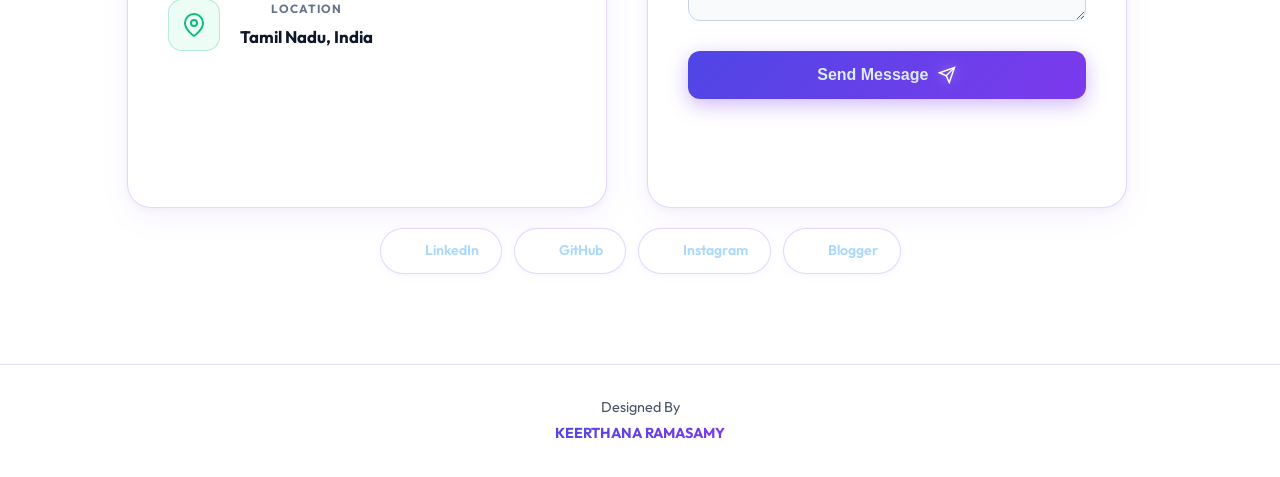
==== commit c957cce1: "Insert Clarity tracking script in index.html Added Clarity tracking script to the HTML." ====
--- a/index.html
+++ b/index.html
@@ -6,7 +6,13 @@
     <meta charset="UTF-8">
     <meta name="viewport" content="width=device-width, initial-scale=1.0">
     <meta name="google-site-verification" content="e9hHRIrQN9f9PfRBF8v292ZKSNWJo83wYX3B6BEj0no" />
-
+<script type="text/javascript">
+    (function(c,l,a,r,i,t,y){
+        c[a]=c[a]||function(){(c[a].q=c[a].q||[]).push(arguments)};
+        t=l.createElement(r);t.async=1;t.src="https://www.clarity.ms/tag/"+i;
+        y=l.getElementsByTagName(r)[0];y.parentNode.insertBefore(t,y);
+    })(window, document, "clarity", "script", "yz3ath5qj8");
+</script>
     <title>R Keerthana — Java Full Stack Developer &amp; Digital Marketing | Portfolio</title>
 
     <!-- SEO Meta Keywords & Description -->
